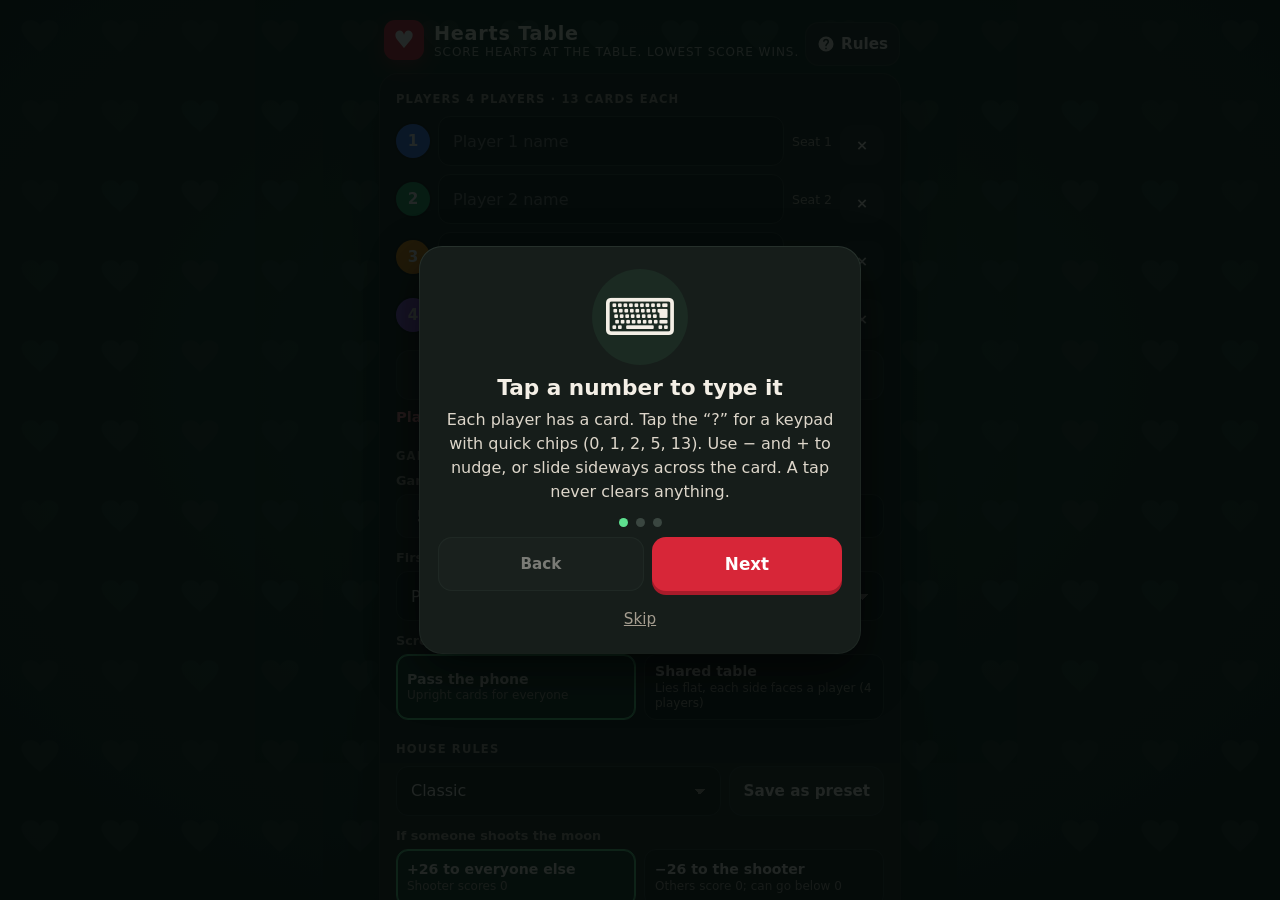
==== index.html @ ed2d2f63 "Hearts Table v5: pass-the-phone scorekeeper, shared-table option, history, tests" ====
<!DOCTYPE html>
<html lang="en">
<head>
<meta charset="utf-8">
<meta name="viewport" content="width=device-width, initial-scale=1, maximum-scale=1, user-scalable=no, viewport-fit=cover">
<meta name="theme-color" content="#08120e">
<meta name="color-scheme" content="dark">
<meta name="apple-mobile-web-app-capable" content="yes">
<meta name="mobile-web-app-capable" content="yes">
<meta name="apple-mobile-web-app-status-bar-style" content="black-translucent">
<meta name="apple-mobile-web-app-title" content="Hearts">
<meta name="format-detection" content="telephone=no">
<meta name="description" content="A Hearts scorekeeper for 3 to 6 players. Scores stay on this device.">
<meta name="referrer" content="no-referrer">
<title>Hearts Table</title>
<link rel="manifest" href="manifest.webmanifest">
<link rel="apple-touch-icon" href="apple-touch-icon.png">
<link rel="icon" href="data:image/svg+xml,%3Csvg xmlns='http://www.w3.org/2000/svg' viewBox='0 0 64 64'%3E%3Crect width='64' height='64' rx='14' fill='%23f7f1e5'/%3E%3Cpath d='M32 52S8 36 8 22a12 12 0 0 1 24-4 12 12 0 0 1 24 4c0 14-24 30-24 30z' fill='%23d72638'/%3E%3C/svg%3E">
<style>
:root {
  --felt: #143d2e; --felt-deep: #0b2218; --cream: #f7f1e5; --paper: #fffdf7;
  --ink: #1c1916; --muted: #6b6258; --line: #e4d9c5;
  --heart: #d72638; --heart-deep: #a81b2a; --gold: #c9a227;
  --good: #1f7a4d; --bad: #c0392b;
  --shadow: 0 10px 28px rgba(0,0,0,.28);
  --side: 28vmin; --vert: 27vh; --gap: 8px;
  --sans: system-ui, -apple-system, "SF Pro Text", "Segoe UI", Roboto, sans-serif;
}
* { box-sizing: border-box; -webkit-tap-highlight-color: transparent; }
html, body {
  margin: 0; padding: 0; height: 100%; overflow: hidden; overscroll-behavior: none;
  background: var(--felt-deep); color: var(--ink); font-family: var(--sans);
  -webkit-user-select: none; user-select: none; -webkit-touch-callout: none;
  touch-action: manipulation; -webkit-text-size-adjust: 100%;
}
@supports (height: 100dvh) { :root { --vert: 27dvh; } }
body {
  background: radial-gradient(1400px 900px at 50% 40%, #1c553f 0%, var(--felt) 48%, var(--felt-deep) 100%);
}
body::before {
  content: ""; position: fixed; inset: 0; pointer-events: none; opacity: .06;
  background-image: url("data:image/svg+xml,%3Csvg xmlns='http://www.w3.org/2000/svg' width='80' height='80' viewBox='0 0 80 80'%3E%3Cpath d='M40 26c-3.2-6.8-12-7.4-16.2-3.2C19.4 27.2 19.6 35 40 52 60.4 35 60.6 27.2 56.2 22.8 52 18.6 43.2 19.2 40 26z' fill='%23fff'/%3E%3C/svg%3E");
}
button, input { font-family: inherit; }
button { cursor: pointer; border: 0; }
button:disabled { cursor: default; opacity: .45; }
input { -webkit-user-select: text; user-select: text; }
h1, h2, p { margin: 0; }
[hidden] { display: none !important; }
svg.ic { width: 1.2em; height: 1.2em; fill: currentColor; flex: 0 0 auto; }

/* ---------- setup ---------- */
.setup {
  position: fixed; inset: 0; overflow-y: auto; touch-action: pan-y; -webkit-overflow-scrolling: touch;
  padding: calc(14px + env(safe-area-inset-top)) 14px calc(24px + env(safe-area-inset-bottom));
}
.setup .wrap { width: min(520px, 100%); margin: 0 auto; }
.brand { display: flex; align-items: center; gap: 10px; color: var(--cream); padding: 6px 4px 14px; }
.brand-mark { width: 40px; height: 40px; border-radius: 11px; background: var(--cream); color: var(--heart); display: grid; place-items: center; font-size: 24px; }
.brand h1 { font-size: 1.2rem; letter-spacing: .04em; }
.brand .sub { font-size: .75rem; letter-spacing: .08em; text-transform: uppercase; color: rgba(247,241,229,.7); }
.sheet-card { background: var(--cream); border-radius: 18px; box-shadow: var(--shadow); padding: 18px 16px 16px; }
.kicker { font-size: .72rem; letter-spacing: .1em; text-transform: uppercase; color: var(--muted); font-weight: 700; margin-bottom: 10px; }
.lede { color: var(--muted); font-size: .95rem; line-height: 1.4; margin: -4px 0 14px; }
label.field { display: block; margin-bottom: 12px; }
label.field span, .field-label { display: block; font-size: .8rem; font-weight: 650; color: var(--muted); margin-bottom: 6px; }
input[type="text"], input[type="number"] {
  width: 100%; min-height: 48px; border: 1.5px solid var(--line); background: var(--paper);
  border-radius: 12px; padding: 0 14px; font-size: 16px; color: var(--ink); outline: none;
}
input:focus { border-color: #2f6b52; box-shadow: 0 0 0 3px rgba(31,122,77,.18); }
.seg { display: grid; grid-template-columns: 1fr 1fr; gap: 8px; margin-bottom: 18px; }
.seg button {
  min-height: 58px; padding: 8px 10px; border-radius: 12px; border: 1.5px solid var(--line);
  background: var(--paper); color: var(--ink); text-align: left; font-size: .88rem; font-weight: 650; line-height: 1.25;
}
.seg button small { display: block; font-weight: 500; color: var(--muted); font-size: .75rem; }
.seg button[aria-pressed="true"] { border-color: #2f6b52; background: #e7f3ec; box-shadow: inset 0 0 0 1px #2f6b52; }
.primary, .ghost, .danger { border-radius: 14px; font-weight: 700; }
.primary { width: 100%; min-height: 54px; background: var(--heart); color: #fff; font-size: 1.05rem; box-shadow: 0 4px 0 var(--heart-deep); }
.primary:active { transform: translateY(2px); box-shadow: 0 2px 0 var(--heart-deep); }
.primary:disabled { box-shadow: none; transform: none; }
.ghost { min-height: 46px; padding: 0 14px; background: #efe7d6; color: var(--ink); font-size: .95rem; }
.danger { min-height: 46px; padding: 0 14px; background: #f8e4e4; color: var(--heart-deep); font-size: .95rem; }
.seatmap { display: grid; place-items: center; margin: 2px 0 14px; color: var(--muted); font-size: .8rem; text-align: center; line-height: 1.4; }
.wake-note { margin-top: 12px; font-size: .82rem; color: var(--muted); line-height: 1.4; }

/* ---------- table ---------- */
.table {
  position: fixed; inset: 0; display: grid;
  grid-template-columns: var(--side) 1fr var(--side);
  grid-template-rows: var(--vert) 1fr var(--vert);
  gap: var(--gap);
  padding: calc(var(--gap) + env(safe-area-inset-top)) calc(var(--gap) + env(safe-area-inset-right)) calc(var(--gap) + env(safe-area-inset-bottom)) calc(var(--gap) + env(safe-area-inset-left));
  touch-action: none;
}
.table * { touch-action: none; }
.q { position: relative; min-width: 0; min-height: 0; }
.q-top { grid-column: 1 / 4; grid-row: 1; }
.q-bottom { grid-column: 1 / 4; grid-row: 3; }
.q-left { grid-column: 1; grid-row: 2; }
.q-right { grid-column: 3; grid-row: 2; }
.hub { grid-column: 2; grid-row: 2; }

.panel {
  position: absolute; left: 50%; top: 50%;
  transform: translate(-50%, -50%) rotate(var(--rot, 0deg));
  background: var(--paper); border-radius: clamp(14px, 3vmin, 26px);
  box-shadow: 0 6px 18px rgba(0,0,0,.28), inset 0 0 0 2px rgba(255,255,255,.35);
  display: flex; justify-content: space-between; align-items: stretch; gap: 10px;
  padding: clamp(8px, 1.8vmin, 16px) clamp(10px, 2.4vmin, 20px);
  touch-action: none; cursor: grab; z-index: 1;
}
.panel.jogging { z-index: 40; box-shadow: 0 0 0 4px rgba(255,255,255,.65), 0 10px 26px rgba(0,0,0,.4); }
.panel.lead { box-shadow: 0 6px 18px rgba(0,0,0,.28), 0 0 0 3px var(--gold); }
.panel .pcol { display: flex; flex-direction: column; justify-content: space-between; min-width: 0; pointer-events: none; }
.panel .pright { align-items: flex-end; pointer-events: none; }
.pname { font-weight: 780; font-size: clamp(.95rem, 2.6vmin, 1.5rem); white-space: nowrap; overflow: hidden; text-overflow: ellipsis; letter-spacing: .01em; }
.ptotal { font-weight: 800; font-size: clamp(2.1rem, 8.4vmin, 4.6rem); line-height: 1; letter-spacing: -.03em; font-variant-numeric: tabular-nums; }
.ptotal small { display: block; font-size: .72rem; letter-spacing: .12em; text-transform: uppercase; font-weight: 700; opacity: .6; margin-bottom: 2px; }
.ppass { font-size: clamp(.68rem, 1.8vmin, .95rem); font-weight: 700; letter-spacing: .05em; text-transform: uppercase; opacity: .65; white-space: nowrap; }
.ptag { font-size: .68rem; letter-spacing: .1em; text-transform: uppercase; font-weight: 800; color: #8a6d12; min-height: 1em; }
.pval {
  min-width: 1.7em; padding: .04em .22em; text-align: center; background: rgba(255,255,255,.92);
  border: 2px solid var(--line); border-radius: 14px; color: var(--ink);
  font-size: clamp(2rem, 7.4vmin, 4rem); font-weight: 800; line-height: 1.12; font-variant-numeric: tabular-nums;
}
.pval.unknown { color: var(--muted); font-weight: 650; }
.panel.jogging .pval { border-color: #2f6b52; background: #e7f3ec; }
.pacts { display: flex; gap: 8px; pointer-events: auto; }
.rest-btn, .moon-btn {
  min-height: clamp(34px, 5.4vmin, 48px); border-radius: 12px; border: 1.5px solid var(--line);
  background: #fff; color: var(--ink); font-weight: 800; font-size: clamp(.68rem, 1.9vmin, .9rem);
  letter-spacing: .05em; text-transform: uppercase; padding: 0 12px; display: inline-flex; align-items: center; justify-content: center;
}
.rest-btn { background: #e7f3ec; color: var(--good); border-color: #bfe0cd; }
.moon-btn { min-width: clamp(34px, 5.4vmin, 48px); padding: 0; background: #1c2438; color: #f3e2a8; border-color: #1c2438; }
.moon-btn svg { width: 1.5em; height: 1.5em; }
.panel.heat-dark { color: #fffdf7; }
.panel.heat-dark .ptag { color: #fff3c0; }
.panel.heat-dark .pval { color: var(--ink); }

/* ---------- aperture dial (per seat, rotates with the panel) ---------- */
.qdial {
  position: absolute; left: 50%; bottom: calc(100% + 10px); transform: translateX(-50%);
  width: clamp(240px, 50vmin, 360px); pointer-events: none; z-index: 5;
}
.jog-card {
  background: #141210; color: #fffdf7; border-radius: 24px; padding: 12px 10px 10px; text-align: center;
  box-shadow: 0 18px 44px rgba(0,0,0,.55), 0 0 0 2px rgba(255,255,255,.12);
}
.jog-name { font-size: .78rem; letter-spacing: .1em; text-transform: uppercase; font-weight: 700; color: rgba(247,241,229,.68); }
.jog-value { font-size: clamp(2.8rem, 8vmin, 4.4rem); font-weight: 780; letter-spacing: -.04em; line-height: 1; margin: 2px 0; font-variant-numeric: tabular-nums; color: #fffdf7; text-shadow: 0 0 24px rgba(255,45,61,.18); }
.jog-caption { min-height: 1.15em; color: #ff9aa3; font-weight: 800; letter-spacing: .08em; text-transform: uppercase; font-size: .72rem; }
.jog-dial { position: relative; height: clamp(58px, 9vmin, 84px); margin: 4px 0 0; overflow: hidden; }
.jog-arc { position: absolute; left: 50%; top: 14px; width: 0; height: 0; }
.jog-tick { position: absolute; left: 0; top: 0; width: 40px; margin-left: -20px; display: flex; flex-direction: column; align-items: center; color: rgba(255,253,247,.9); font-weight: 700; font-variant-numeric: tabular-nums; will-change: transform, opacity; }
.jog-tick-mark { width: 2px; height: 12px; border-radius: 2px; background: rgba(255,253,247,.42); margin-bottom: 5px; }
.jog-tick.current .jog-tick-mark { width: 3px; height: 18px; background: currentColor; }
.jog-tick-num { font-size: .95rem; line-height: 1; }
.jog-tick.current .jog-tick-num { font-size: 1.12rem; font-weight: 800; }
.jog-notch { position: absolute; left: 50%; top: 0; z-index: 2; width: 0; height: 0; border-left: 6px solid transparent; border-right: 6px solid transparent; border-top: 8px solid #fffdf7; transform: translateX(-50%); }
.jog-fade { position: absolute; inset: 0; z-index: 3; background: linear-gradient(90deg, #141210 0%, rgba(20,18,16,0) 22%, rgba(20,18,16,0) 78%, #141210 100%); }
.jog-range { display: flex; justify-content: space-between; padding: 0 16px; font-size: .75rem; font-weight: 700; color: rgba(247,241,229,.55); }
.jog-moon { margin: 8px 12px 2px; display: none; align-items: center; gap: 8px; color: #f3e2a8; font-size: .72rem; font-weight: 800; letter-spacing: .08em; text-transform: uppercase; }
.jog-moon.on { display: flex; }
.jog-moon .bar { flex: 1; height: 8px; border-radius: 8px; background: rgba(255,255,255,.16); overflow: hidden; }
.jog-moon .bar i { display: block; height: 100%; width: 0%; background: linear-gradient(90deg, #f3e2a8, #ff4d5e); }
.jog-moon svg { width: 1.5em; height: 1.5em; }

/* ---------- hub ---------- */
.hub {
  position: relative; display: flex; flex-direction: column; align-items: center; justify-content: center; gap: clamp(6px, 1.4vmin, 14px);
  color: var(--cream); text-align: center; z-index: 2; min-width: 0;
}
.hub-round { font-size: clamp(1.3rem, 4.2vmin, 2.4rem); font-weight: 800; letter-spacing: .01em; }
.hub-meta { font-size: clamp(.72rem, 1.9vmin, 1rem); opacity: .8; font-weight: 650; }
.pass-glyph { width: clamp(46px, 11vmin, 96px); height: clamp(46px, 11vmin, 96px); color: #f3e2a8; }
.pass-glyph svg { width: 100%; height: 100%; fill: none; stroke: currentColor; stroke-width: 4; stroke-linecap: round; stroke-linejoin: round; }
.pass-glyph polygon { fill: currentColor; stroke: none; }
.pass-label { font-weight: 800; letter-spacing: .08em; text-transform: uppercase; font-size: clamp(.78rem, 2.2vmin, 1.1rem); color: #f3e2a8; }
.hub .primary { width: min(100%, 260px); min-height: clamp(48px, 8vmin, 72px); font-size: clamp(1rem, 2.8vmin, 1.5rem); display: inline-flex; align-items: center; justify-content: center; gap: 8px; }
.hub-row { display: flex; gap: clamp(6px, 1.2vmin, 12px); justify-content: center; flex-wrap: wrap; }
.hub-btn {
  min-width: clamp(44px, 7.4vmin, 68px); min-height: clamp(44px, 7.4vmin, 68px); border-radius: 16px; background: rgba(255,255,255,.12);
  color: var(--cream); display: inline-flex; flex-direction: column; align-items: center; justify-content: center; gap: 2px; font-size: clamp(.6rem, 1.5vmin, .78rem); font-weight: 700; padding: 0 8px;
}
.hub-btn svg { width: clamp(20px, 3.4vmin, 30px); height: clamp(20px, 3.4vmin, 30px); }
.hub-btn:active { transform: scale(.96); background: rgba(255,255,255,.2); }
.hub-status { font-size: clamp(.68rem, 1.7vmin, .9rem); font-weight: 700; opacity: .9; font-variant-numeric: tabular-nums; }
.hub-status.ok { color: #9fe8bd; }
.hub-status.bad { color: #ffb0a8; }
.hub-hint { font-size: clamp(.62rem, 1.5vmin, .8rem); opacity: .6; line-height: 1.3; max-width: 22em; }
.wake { display: inline-flex; align-items: center; gap: 6px; font-size: clamp(.62rem, 1.5vmin, .8rem); font-weight: 700; background: rgba(255,255,255,.1); color: var(--cream); border-radius: 99px; padding: 5px 10px; min-height: 28px; }
.wake i { width: 8px; height: 8px; border-radius: 50%; background: #6b6258; display: inline-block; }
.wake.on i { background: #5ee08f; box-shadow: 0 0 8px #5ee08f; }
.wake.warn { background: rgba(255,200,120,.2); color: #ffd9a0; }
.wake.warn i { background: #ffb347; }
.winner { background: linear-gradient(180deg, #f8e7a6, #f1d57a); color: #3a2d08; border-radius: 18px; padding: 12px 14px; box-shadow: var(--shadow); width: min(100%, 280px); }
.winner h2 { font-size: clamp(1.1rem, 3.4vmin, 1.9rem); }
.winner p { margin-top: 2px; font-size: clamp(.8rem, 2vmin, 1rem); }
.edit-banner { background: rgba(255,255,255,.14); border-radius: 14px; padding: 8px 12px; font-weight: 700; font-size: clamp(.78rem, 2vmin, 1rem); width: min(100%, 280px); }

/* ---------- toast / modal / sheet ---------- */
.toast { position: fixed; left: 50%; top: 50%; transform: translate(-50%, -50%); z-index: 150; background: #1c1916; color: #fff; padding: 14px 18px; border-radius: 14px; font-size: 1rem; max-width: min(420px, calc(100% - 28px)); text-align: center; box-shadow: var(--shadow); display: none; pointer-events: none; }
.toast.show { display: block; }
.modal-back { position: fixed; inset: 0; z-index: 120; background: rgba(0,0,0,.5); display: none; align-items: center; justify-content: center; padding: 16px; touch-action: pan-y; }
.modal-back.show { display: flex; }
.modal { width: min(460px, 100%); max-height: 92%; overflow-y: auto; background: var(--cream); border-radius: 20px; padding: 18px 16px 16px; box-shadow: var(--shadow); }
.modal h2 { font-size: 1.15rem; margin-bottom: 8px; }
.modal p { color: var(--muted); font-size: .95rem; line-height: 1.4; margin-bottom: 14px; }
.row-actions { display: flex; gap: 8px; margin-top: 10px; }
.row-actions > * { flex: 1; }
.sheet { position: fixed; inset: 0; z-index: 110; background: rgba(8,20,14,.82); display: none; padding: calc(14px + env(safe-area-inset-top)) 14px calc(14px + env(safe-area-inset-bottom)); overflow-y: auto; touch-action: pan-y; -webkit-overflow-scrolling: touch; }
.sheet.show { display: block; }
.sheet .wrap { width: min(540px, 100%); margin: 0 auto; }
.sheet-head { display: flex; align-items: center; justify-content: space-between; color: var(--cream); margin-bottom: 10px; }
.sheet-head h2 { font-size: 1.2rem; }
.sheet-head .ghost { min-height: 44px; }
.hist-item { background: var(--cream); border-radius: 16px; padding: 12px 14px; margin-bottom: 10px; }
.hist-item .top { display: flex; justify-content: space-between; align-items: baseline; margin-bottom: 6px; }
.hist-item .rlabel { font-weight: 800; }
.hist-item .rpass { color: var(--muted); font-size: .82rem; }
.hist-grid { display: grid; grid-template-columns: 1fr 1fr; gap: 2px 12px; font-size: .92rem; }
.hist-grid span { color: var(--muted); }
.hist-grid strong { font-weight: 800; }
.moon-note { margin-top: 6px; font-size: .82rem; color: #3a3a6a; font-weight: 700; }
.menu-list { display: grid; gap: 10px; }
.menu-list .ghost, .menu-list .danger { width: 100%; text-align: left; padding: 0 16px; min-height: 54px; }
.empty { color: var(--cream); opacity: .8; }

/* ---------- moon stage ---------- */
#moon-stage { position: fixed; inset: 0; z-index: 200; overflow: hidden; background: #05070f; cursor: pointer; touch-action: none; }
.moon-sky {
  position: absolute; inset: 0;
  background:
    radial-gradient(2px 2px at 12% 18%, #fff 50%, transparent 52%), radial-gradient(1.5px 1.5px at 28% 62%, #fff 50%, transparent 52%),
    radial-gradient(2px 2px at 44% 10%, #fff 50%, transparent 52%), radial-gradient(1.5px 1.5px at 63% 30%, #fff 50%, transparent 52%),
    radial-gradient(2.5px 2.5px at 78% 14%, #fff 50%, transparent 52%), radial-gradient(1.5px 1.5px at 88% 52%, #fff 50%, transparent 52%),
    radial-gradient(2px 2px at 8% 84%, #fff 50%, transparent 52%), radial-gradient(1.5px 1.5px at 52% 88%, #fff 50%, transparent 52%),
    radial-gradient(2px 2px at 92% 90%, #fff 50%, transparent 52%), radial-gradient(1.5px 1.5px at 35% 40%, #fff 50%, transparent 52%),
    radial-gradient(900px 700px at 50% 38%, #1b2b5c 0%, #0b1330 55%, #05070f 100%);
}
.moon-svg { position: absolute; inset: 0; width: 100%; height: 100%; overflow: visible; }
.moon-cap { position: absolute; left: 50%; top: calc(100% - 7vmin); width: 0; height: 0; color: #fffdf7; z-index: 3; pointer-events: none; }
.moon-cap[data-rot="180"] { top: 7vmin; }
.moon-cap[data-rot="90"] { left: 5.5vmin; top: 50%; }
.moon-cap[data-rot="270"] { left: calc(100% - 5.5vmin); top: 50%; }
.moon-cap .capin { position: absolute; width: min(90vw, 78vh); left: calc(min(90vw, 78vh) / -2); top: -1.6em; text-align: center; transform: rotate(var(--rot, 0deg)); }
.moon-cap b { display: block; font-size: clamp(1.3rem, 5.4vmin, 3rem); font-weight: 900; text-shadow: 0 2px 10px rgba(0,0,0,.7); letter-spacing: .01em; }
.moon-cap span { display: block; font-size: clamp(.8rem, 2.4vmin, 1.3rem); font-weight: 700; opacity: .85; text-shadow: 0 2px 8px rgba(0,0,0,.7); }
.moon-hint { position: absolute; left: 0; right: 0; top: calc(env(safe-area-inset-top) + 6px); text-align: center; color: rgba(255,255,255,.5); font-size: .78rem; letter-spacing: .1em; text-transform: uppercase; pointer-events: none; }

</style>
<style>
/* ---------- v4: dark look + new screens ---------- */
:root { --night: #0a1210; --card: #161d1a; --card2: #1e2723; --edge: #2c3832; --text: #f4efe6; --dim: #a59d90; }
body { background: radial-gradient(1300px 900px at 50% 42%, #173a2c 0%, #0e2219 45%, #070d0a 100%); color: var(--text); }
.sheet-card, .modal { background: var(--card); color: var(--text); box-shadow: 0 18px 48px rgba(0,0,0,.55), 0 0 0 1px var(--edge); }
.kicker, .lede, .seatmap, .wake-note, label.field span, .field-label, .modal p { color: var(--dim); }
input[type="text"], input[type="number"], select {
  width: 100%; min-height: 50px; border: 1.5px solid var(--edge); background: #0f1513; color: var(--text);
  border-radius: 12px; padding: 0 14px; font-size: 16px; outline: none; font-family: inherit;
}
select { appearance: none; -webkit-appearance: none; background-image: linear-gradient(45deg, transparent 50%, var(--dim) 50%), linear-gradient(135deg, var(--dim) 50%, transparent 50%); background-position: calc(100% - 20px) 22px, calc(100% - 14px) 22px; background-size: 6px 6px; background-repeat: no-repeat; padding-right: 34px; text-overflow: ellipsis; }
input:focus, select:focus { border-color: #5ee08f; box-shadow: 0 0 0 3px rgba(94,224,143,.18); }
.seg button { background: #0f1513; color: var(--text); border-color: var(--edge); }
.seg button small { color: var(--dim); }
.seg button[aria-pressed="true"] { border-color: #5ee08f; background: #143425; box-shadow: inset 0 0 0 1px #5ee08f; }
.ghost { background: var(--card2); color: var(--text); box-shadow: inset 0 0 0 1px var(--edge); }
.danger { background: #3a171c; color: #ffadb5; box-shadow: inset 0 0 0 1px #5a2129; }
.ghost.wide { width: 100%; min-height: 50px; margin-top: 10px; display: inline-flex; align-items: center; justify-content: center; gap: 8px; }
.ghost.small, .primary.small { min-height: 40px; font-size: .9rem; padding: 0 12px; width: auto; box-shadow: none; }
.link { background: none; color: var(--dim); text-decoration: underline; min-height: 44px; font-size: .95rem; width: 100%; margin-top: 6px; }
.count { background: #d72638; color: #fff; border-radius: 99px; padding: 1px 8px; font-size: .78rem; font-weight: 800; }
.count:empty { display: none; }
.two { display: grid; grid-template-columns: 1fr 1fr; gap: 10px; }
.brand-mark { background: #d72638; color: #fff; box-shadow: 0 6px 18px rgba(215,38,56,.4); }
.roster-wrap { margin-bottom: 12px; }
.roster { display: flex; flex-wrap: wrap; gap: 8px; }
.chip-btn { min-height: 40px; padding: 0 14px; border-radius: 99px; background: var(--card2); color: var(--text); font-weight: 700; font-size: .92rem; box-shadow: inset 0 0 0 1px var(--edge); }
.chip-btn.used { background: #143425; box-shadow: inset 0 0 0 1.5px #5ee08f; color: #b9f5cf; }
:focus-visible { outline: 3px solid #f3e2a8; outline-offset: 2px; }

/* panels: chips, delta, pop */
.pchips { display: flex; gap: 6px; justify-content: flex-end; min-height: 1.4em; }
.chip { font-size: clamp(.6rem, 1.6vmin, .8rem); font-weight: 800; letter-spacing: .06em; text-transform: uppercase; border-radius: 99px; padding: 2px 8px; line-height: 1.4; }
.chip.rank { background: rgba(0,0,0,.08); color: inherit; }
.chip.rank:empty { display: none; }
.chip.dealer { background: #1c2438; color: #f3e2a8; }
.panel.heat-dark .chip.rank { background: rgba(255,255,255,.2); }
.ptotal-wrap { display: flex; align-items: baseline; gap: 8px; min-width: 0; }
.pdelta { font-size: clamp(.62rem, 1.7vmin, .9rem); font-weight: 700; opacity: .6; white-space: nowrap; }
.ptotal.bump { color: #d72638; }
.panel.heat-dark .ptotal.bump { color: #fff3c0; }
.pval.pop { animation: pop .22s ease-out; }
@keyframes pop { 0% { transform: scale(1.18); } 100% { transform: scale(1); } }
.panel { transition: background-color .5s ease, box-shadow .3s ease; }
.panel:focus-visible { outline: 4px solid #f3e2a8; outline-offset: 3px; }

/* hub additions */
.hand-meter { width: min(100%, 220px); height: 8px; border-radius: 8px; background: rgba(255,255,255,.12); overflow: hidden; }
.hand-meter i { display: block; height: 100%; width: 0; background: linear-gradient(90deg, #fffdf7, #ff4d5e); border-radius: 8px; transition: width .25s ease; }
.hand-meter.ok i { background: linear-gradient(90deg, #5ee08f, #9fe8bd); }
.hub-btn:disabled { opacity: .35; }
.winner .row-actions { margin-top: 8px; }
.winner .ghost.small { background: rgba(0,0,0,.12); color: #3a2d08; box-shadow: none; }
.edit-banner .ghost.small { margin-left: 8px; min-height: 34px; }

/* sheets */
.sheet { background: rgba(4,9,7,.9); backdrop-filter: blur(6px); -webkit-backdrop-filter: blur(6px); }
.sheet.show { animation: fadeUp .22s ease-out; }
@keyframes fadeUp { from { opacity: 0; transform: translateY(14px); } to { opacity: 1; transform: none; } }
.hist-item { background: var(--card); color: var(--text); box-shadow: 0 0 0 1px var(--edge); }
.hist-item .rpass, .hist-grid span { color: var(--dim); }
.hist-grid small { color: var(--dim); font-size: .78rem; }
.hist-grid .shooter strong { color: #f3e2a8; }
.moon-note { color: #f3e2a8; }
.menu-list .ghost, .menu-list .danger { display: flex; align-items: center; gap: 10px; }
.toggles { display: grid; grid-template-columns: repeat(3, 1fr); gap: 8px; }
.toggle { min-height: 64px; border-radius: 14px; background: var(--card2); color: var(--text); box-shadow: inset 0 0 0 1px var(--edge); display: flex; flex-direction: column; align-items: center; justify-content: center; gap: 8px; font-weight: 700; font-size: .85rem; }
.toggle i { width: 38px; height: 22px; border-radius: 22px; background: #3b4641; position: relative; transition: background .2s; }
.toggle i::after { content: ""; position: absolute; left: 3px; top: 3px; width: 16px; height: 16px; border-radius: 50%; background: #fff; transition: transform .2s; }
.toggle[aria-pressed="true"] i { background: #2fa866; }
.toggle[aria-pressed="true"] i::after { transform: translateX(16px); }
.modal-back.show .modal { animation: fadeUp .2s ease-out; }
.resume-list { list-style: none; padding: 0; margin: 0 0 8px; display: grid; grid-template-columns: 1fr 1fr; gap: 6px 14px; }
.resume-list li { display: flex; justify-content: space-between; background: var(--card2); border-radius: 10px; padding: 8px 12px; }
.toast { background: #f4efe6; color: #1c1916; font-weight: 700; }

/* history screen */
.history { position: fixed; inset: 0; z-index: 115; background: var(--night); color: var(--text); overflow-y: auto; touch-action: pan-y; -webkit-overflow-scrolling: touch;
  padding: calc(12px + env(safe-area-inset-top)) 14px calc(24px + env(safe-area-inset-bottom)); -webkit-user-select: text; user-select: text; }
.history .wrap { width: min(760px, 100%); margin: 0 auto; }
.hist-head { display: grid; grid-template-columns: auto 1fr auto; align-items: center; gap: 10px; margin-bottom: 12px; }
.hist-head h2 { font-size: 1.35rem; text-align: center; }
.hist-mode { font-size: .72rem; color: var(--dim); letter-spacing: .06em; text-transform: uppercase; }
.tabs { display: grid; grid-template-columns: 1fr 1fr; background: var(--card); border-radius: 14px; padding: 4px; margin-bottom: 14px; box-shadow: 0 0 0 1px var(--edge); }
.tabs button { min-height: 44px; border-radius: 11px; background: none; color: var(--dim); font-weight: 800; font-size: .95rem; }
.tabs button[aria-selected="true"] { background: var(--card2); color: var(--text); box-shadow: inset 0 0 0 1px var(--edge); }
.game-list { display: grid; gap: 10px; }
.game-row { text-align: left; width: 100%; background: var(--card); color: var(--text); border-radius: 16px; padding: 14px; box-shadow: 0 0 0 1px var(--edge); display: grid; gap: 8px; }
.game-row:active { transform: scale(.99); }
.gr-top { display: flex; justify-content: space-between; gap: 10px; font-size: .82rem; color: var(--dim); }
.gr-win { display: flex; align-items: center; gap: 8px; font-weight: 850; font-size: 1.1rem; color: #f3e2a8; }
.gr-players { display: flex; flex-wrap: wrap; gap: 6px; }
.gr-players span { background: var(--card2); border-radius: 99px; padding: 4px 10px; font-size: .88rem; }
.gr-players span.w { background: #3b3214; color: #f3e2a8; }
.empty-card { background: var(--card); border-radius: 18px; padding: 28px 18px; text-align: center; box-shadow: 0 0 0 1px var(--edge); }
.empty-card svg { width: 44px; height: 44px; color: #f3e2a8; }
.empty-card p { margin-top: 8px; }
.muted { color: var(--dim); }
.small { font-size: .82rem; line-height: 1.4; margin-top: 8px; }
.backup { margin-top: 18px; }
.detail-head { background: var(--card); border-radius: 16px; padding: 14px; box-shadow: 0 0 0 1px var(--edge); margin-bottom: 12px; }
.dh-win { display: flex; align-items: center; gap: 8px; font-size: 1.3rem; font-weight: 850; color: #f3e2a8; }
.dh-meta, .dh-moons { margin-top: 6px; color: var(--dim); font-size: .88rem; line-height: 1.4; }
.dh-moons { color: #cfd7ff; }
.scoresheet { overflow-x: auto; background: var(--card); border-radius: 16px; box-shadow: 0 0 0 1px var(--edge); margin-bottom: 12px; }
.scoresheet table { width: 100%; border-collapse: collapse; font-variant-numeric: tabular-nums; }
.scoresheet th, .scoresheet td { padding: 8px 6px; text-align: center; border-bottom: 1px solid var(--edge); }
.scoresheet th { font-size: .8rem; color: var(--dim); font-weight: 800; position: sticky; top: 0; background: var(--card); white-space: nowrap; max-width: 6em; overflow: hidden; text-overflow: ellipsis; }
.scoresheet td b { display: block; font-size: 1.02rem; }
.scoresheet td small { display: block; font-size: .72rem; color: var(--dim); }
.scoresheet td.h, .scoresheet td.ps { color: var(--dim); font-weight: 700; width: 2.4em; }
.scoresheet tr.moon { background: rgba(124,140,255,.08); }
.scoresheet td.shooter b { color: #cfd7ff; }
.scoresheet tfoot td { font-weight: 900; font-size: 1.1rem; border-bottom: 0; }
.scoresheet tfoot td.win { color: #f3e2a8; background: rgba(243,226,168,.1); }
.stat-summary { display: grid; grid-template-columns: repeat(4, 1fr); gap: 8px; margin-bottom: 12px; }
.stat-summary div, .sc-grid div { background: var(--card); border-radius: 14px; padding: 10px 6px; text-align: center; box-shadow: 0 0 0 1px var(--edge); }
.stat-summary b, .sc-grid b { display: block; font-size: 1.3rem; font-weight: 850; font-variant-numeric: tabular-nums; }
.stat-summary span, .sc-grid span { font-size: .72rem; color: var(--dim); text-transform: uppercase; letter-spacing: .06em; font-weight: 700; }
.stat-list { display: grid; gap: 10px; grid-template-columns: repeat(auto-fill, minmax(300px, 1fr)); }
.stat-card { background: var(--card); border-radius: 16px; padding: 14px; box-shadow: 0 0 0 1px var(--edge); }
.stat-card.top { box-shadow: 0 0 0 2px #c9a227; }
.sc-head { display: flex; justify-content: space-between; align-items: baseline; }
.sc-name { font-weight: 850; font-size: 1.15rem; }
.sc-pct { color: #f3e2a8; font-weight: 800; }
.sc-bar { height: 6px; border-radius: 6px; background: var(--card2); margin: 8px 0 10px; overflow: hidden; }
.sc-bar i { display: block; height: 100%; background: linear-gradient(90deg, #f3e2a8, #c9a227); }
.sc-grid { display: grid; grid-template-columns: repeat(3, 1fr); gap: 6px; }
.sc-grid div { background: var(--card2); box-shadow: none; }
.sc-grid b { font-size: 1.1rem; }

/* winner screen */
.winner-screen { position: fixed; inset: 0; z-index: 130; display: grid; place-items: center; padding: 18px; background: radial-gradient(900px 700px at 50% 40%, rgba(60,40,6,.92), rgba(4,8,6,.96)); animation: fadeUp .35s ease-out; overflow-y: auto; }
#confetti { position: fixed; inset: 0; width: 100%; height: 100%; pointer-events: none; }
.ws-card { position: relative; width: min(460px, 100%); background: var(--card); border-radius: 26px; padding: 24px 18px 14px; text-align: center; box-shadow: 0 24px 60px rgba(0,0,0,.6), 0 0 0 2px #c9a227; }
.ws-trophy svg { width: 64px; height: 64px; color: #f3e2a8; filter: drop-shadow(0 6px 18px rgba(243,226,168,.5)); }
.ws-card h2 { font-size: clamp(1.8rem, 7vmin, 2.6rem); margin: 4px 0 6px; color: #f3e2a8; }
.ws-card p { color: var(--dim); line-height: 1.4; margin-bottom: 14px; }
.ws-standings { list-style: none; padding: 0; margin: 0 0 16px; display: grid; gap: 6px; }
.ws-standings li { display: grid; grid-template-columns: 3em 1fr auto; align-items: center; background: var(--card2); border-radius: 12px; padding: 10px 14px; font-size: 1.05rem; text-align: left; }
.ws-standings li.win { background: #3b3214; color: #f3e2a8; font-weight: 800; }
.ws-standings .pos { color: var(--dim); font-weight: 800; font-size: .85rem; }
.ws-standings b { font-size: 1.25rem; font-variant-numeric: tabular-nums; }
.ws-standings em { font-style: normal; color: #cfd7ff; }
.ws-card .row-actions { margin-top: 10px; }

/* calm moon (reduced motion) */
.calm-moon { position: absolute; left: 50%; top: 50%; transform: translate(-50%, -50%) rotate(var(--rot)); text-align: center; color: #fffdf7; width: min(80vw, 70vh); }
.calm-moon svg { width: 120px; height: 120px; color: #f3e2a8; }
.calm-moon b { display: block; font-size: 2rem; margin-top: 10px; }
.calm-moon span, .calm-moon small { display: block; margin-top: 6px; opacity: .8; }

/* phones: tighten the hub */
@media (max-width: 500px) {
  .hub { gap: 5px; }
  .hub-btn { min-width: 44px; padding: 0 4px; }
  #dealer-label { font-size: .7rem; }
  .pass-glyph { width: 40px; height: 40px; }
  .hub-row { gap: 4px; }
  .stat-summary { grid-template-columns: repeat(2, 1fr); }
  .scoresheet th, .scoresheet td { padding: 7px 3px; }
}
@media (prefers-reduced-motion: reduce) {
  *, *::before, *::after { animation-duration: .01ms !important; animation-iteration-count: 1 !important; transition-duration: .01ms !important; }
}

</style>
<style>
/* ---------- v5: pass-the-phone layout, cards, keypad, scorecard, help ---------- */
:root { --gold2: #e9c45a; --ok: #5ee08f; --badc: #ff8a95; --safe-t: env(safe-area-inset-top); --safe-b: env(safe-area-inset-bottom); }
.sr { position: absolute; width: 1px; height: 1px; overflow: hidden; clip: rect(0 0 0 0); }
.avatar { --pc: #3d7bfd; display: inline-grid; place-items: center; flex: none; width: 30px; height: 30px; border-radius: 50%; background: var(--pc); color: #fff; font-weight: 800; font-size: .95rem; box-shadow: 0 0 0 2px rgba(0,0,0,.25); }
.avatar.big { width: 56px; height: 56px; font-size: 1.6rem; }
.muted { color: var(--dim); }
.tag { display: inline-block; margin: 6px 6px 0 0; padding: 3px 10px; border-radius: 99px; font-size: .8rem; font-weight: 800; background: #24302b; color: var(--text); }
.tag.moon { background: #2b2350; color: #e5dcff; }
.tag.q { background: #1b2230; color: #dfe7ff; }
.tag.j { background: #3a2a12; color: #ffd9a0; }
.qb, .jb, .mt { font-style: normal; font-size: .72em; font-weight: 800; margin-left: 4px; padding: 0 5px; border-radius: 6px; background: #1b2230; color: #dfe7ff; vertical-align: middle; }
.jb { background: #3a2a12; color: #ffd9a0; }
.mt { background: #2b2350; color: #e5dcff; }

/* setup additions */
.brand { position: relative; }
.brand-help { position: absolute; right: 0; top: 50%; transform: translateY(-50%); width: auto; min-height: 44px; padding: 0 12px; display: inline-flex; gap: 6px; align-items: center; }
.brand-help svg { width: 18px; height: 18px; fill: currentColor; }
.kicker.sp { margin-top: 22px; }
.setup-players { display: grid; gap: 8px; margin-top: 8px; }
.sp-row { display: grid; grid-template-columns: 34px 1fr auto 44px; gap: 8px; align-items: center; }
.sp-row .avatar { width: 34px; height: 34px; }
.sp-row.bad input { border-color: var(--badc); box-shadow: 0 0 0 3px rgba(255,138,149,.2); }
.sp-seat { font-size: .78rem; color: var(--dim); white-space: nowrap; }
.sp-del { min-height: 44px; min-width: 44px; font-size: 1.3rem; padding: 0; }
.field-error { color: var(--badc); font-weight: 700; min-height: 1.3em; margin: 8px 0 0; font-size: .92rem; }
.chips { display: flex; flex-wrap: wrap; gap: 8px; margin: 6px 0 12px; align-items: center; }
.chips > button { min-height: 44px; min-width: 64px; padding: 0 14px; border-radius: 12px; background: var(--card2); color: var(--text); font-weight: 800; font-size: 1rem; box-shadow: inset 0 0 0 1px var(--edge); }
.chips > button[aria-pressed="true"] { background: #143425; box-shadow: inset 0 0 0 2px var(--ok); }
.custom-target { flex: 1; min-width: 110px; }
.custom-target input { min-height: 44px; }
.preset-row { display: grid; grid-template-columns: 1fr auto; gap: 8px; margin: 6px 0 12px; }
.preset-row .ghost { min-height: 50px; padding: 0 14px; width: auto; }
.rule-toggles { display: grid; gap: 8px; margin: 10px 0 12px; }
.toggle.wide { width: 100%; text-align: left; }
.toggle small { display: block; color: var(--dim); font-weight: 500; font-size: .8rem; margin-top: 2px; }
.seg button:disabled { opacity: .45; }
#start-btn:disabled { background: #3a423e; color: #d5d0c7; box-shadow: none; font-size: .98rem; }
label.field { margin-bottom: 12px; }

/* game frame */
.game { position: fixed; inset: 0; display: flex; flex-direction: column; gap: 8px; color: var(--text);
  padding: calc(8px + var(--safe-t)) 10px calc(6px + var(--safe-b)); max-width: 1500px; margin: 0 auto; }
.g-head { flex: none; display: grid; gap: 2px; text-align: center; }
.g-title { display: flex; flex-wrap: wrap; justify-content: center; gap: 4px 12px; align-items: baseline; font-size: clamp(1rem, 2.3vh, 1.3rem); }
.g-title b { font-size: 1.15em; flex-basis: 100%; }
.g-title span { color: #e8e1d4; font-weight: 600; font-size: .92em; }
.g-title span + span::before { content: "·"; margin-right: 12px; color: var(--dim); }
@media (min-width: 700px) { .g-title b { flex-basis: auto; } }
.g-meta { display: flex; flex-wrap: wrap; justify-content: center; align-items: center; gap: 2px 12px; font-size: .8rem; color: var(--dim); }
.g-meta .wake { position: static; transform: none; min-height: 0; padding: 2px 10px; font-size: .75rem; pointer-events: none; }
.g-clock { font-variant-numeric: tabular-nums; }
.edit-banner { position: static; transform: none; display: flex; align-items: center; justify-content: center; gap: 10px; background: #3a2f10; color: #ffe7a3; border-radius: 12px; padding: 4px 10px; font-weight: 700; font-size: .88rem; margin-top: 4px; }
.edit-banner[hidden] { display: none; }

.cards { flex: 1 1 auto; min-height: 0; display: grid; gap: 8px; grid-template-columns: repeat(2, minmax(0, 1fr)); grid-auto-rows: minmax(0, 1fr); }
.game.n3 .cards { grid-template-columns: 1fr; }
@media (min-aspect-ratio: 1/1) {
  .cards { grid-auto-rows: minmax(0, 430px); align-content: center; }
  .c-total b { font-size: clamp(28px, 9vh, 96px); }
  .game.n3 .cards { grid-template-columns: repeat(3, minmax(0, 1fr)); }
  .game.n4 .cards { grid-template-columns: repeat(4, minmax(0, 1fr)); }
  .game.n5 .cards, .game.n6 .cards { grid-template-columns: repeat(3, minmax(0, 1fr)); }
}

/* player card */
.card { --pc: #3d7bfd; position: relative; min-width: 0; min-height: 0; overflow: hidden; display: grid; grid-template-columns: minmax(0, 1fr) auto;
  grid-template-rows: auto auto minmax(0, 1fr) auto; grid-template-areas: "top top" "pass pass" "tot acts" "entry entry";
  gap: 4px 8px; padding: 10px; border-radius: 18px; background: var(--card); box-shadow: inset 4px 0 0 var(--pc), 0 0 0 1px var(--edge), 0 8px 20px rgba(0,0,0,.3);
  touch-action: none; outline: none; transition: box-shadow .2s, background .2s; }
.card:focus-visible { box-shadow: inset 4px 0 0 var(--pc), 0 0 0 3px #f3e2a8; }
.card.lead { box-shadow: inset 4px 0 0 var(--pc), 0 0 0 3px var(--gold2), 0 0 22px rgba(233,196,90,.25); }
.card.last { background: #2a1619; box-shadow: inset 4px 0 0 var(--pc), 0 0 0 2px #7d2b35; }
.card.nope { animation: nope .3s; }
@keyframes nope { 25% { translate: -5px 0; } 75% { translate: 5px 0; } }
.c-mid { display: contents; }
.c-top { grid-area: top; display: flex; align-items: center; gap: 8px; min-width: 0; }
.c-name { font-weight: 800; font-size: clamp(1rem, 2.2vh, 1.25rem); white-space: nowrap; overflow: hidden; text-overflow: ellipsis; min-width: 0; flex: 1; }
.card .chip { font-size: .7rem; }
.card .chip.rank { background: #26302b; color: #f4efe6; }
.card.lead .chip.rank { background: var(--gold2); color: #231a03; }
.card.last .chip.rank { background: #7d2b35; color: #fff; }
.c-pass { grid-area: pass; font-size: .8rem; color: var(--dim); white-space: nowrap; overflow: hidden; text-overflow: ellipsis; }
.c-total { grid-area: tot; align-self: center; display: flex; flex-wrap: wrap; align-items: baseline; gap: 0 8px; min-width: 0; }
.c-total b { font-size: clamp(28px, 6vh, 64px); line-height: 1; font-weight: 900; font-variant-numeric: tabular-nums; }
.c-total b.bump { color: #ffd36e; transition: color .6s; }
.c-tl { flex-basis: 100%; order: -1; font-size: .68rem; letter-spacing: .08em; text-transform: uppercase; color: var(--dim); font-weight: 800; margin-bottom: -2px; }
.c-after { font-size: .85rem; color: var(--dim); font-weight: 700; white-space: nowrap; }
.c-acts { grid-area: acts; align-self: center; display: flex; flex-wrap: wrap; justify-content: flex-end; gap: 4px; max-width: 150px; }
.c-acts button { min-height: 44px; min-width: 48px; padding: 0 10px; border-radius: 12px; font-weight: 800; font-size: .92rem; background: var(--card2); color: var(--text); box-shadow: inset 0 0 0 1px var(--edge); }
.c-acts button[hidden] { display: none; }
.c-ok { background: #1a4d33 !important; color: #c9ffdc !important; box-shadow: inset 0 0 0 2px var(--ok) !important; }
.c-q[aria-pressed="true"], .c-j[aria-pressed="true"] { background: #dfe7ff !important; color: #111a33 !important; }
.c-j[aria-pressed="true"] { background: #ffd9a0 !important; color: #3a2405 !important; }
.c-entry { grid-area: entry; display: grid; grid-template-columns: 48px minmax(0, 1fr) 48px; gap: 6px; height: clamp(48px, 7.4vh, 70px); }
.step { border-radius: 14px; background: var(--card2); color: var(--text); font-size: 1.6rem; font-weight: 800; box-shadow: inset 0 0 0 1px var(--edge); min-height: 44px; }
.step:disabled { opacity: .35; }
.c-val { border-radius: 14px; background: #f4efe6; color: #1c1916; font-size: clamp(1.6rem, 4.4vh, 2.6rem); font-weight: 900; font-variant-numeric: tabular-nums; min-height: 44px; }
.c-val.unknown { background: transparent; color: var(--dim); box-shadow: inset 0 0 0 2px #4a5751; border: 0; }
.c-val.sug { background: #2c2608; color: #ffe58a; box-shadow: inset 0 0 0 2px var(--gold2); }
.c-val.sug::after { content: " ?"; font-size: .6em; opacity: .8; }
.c-val.pop { animation: pop .25s; }
@keyframes pop { 50% { transform: scale(1.12); } }
.card.locked .c-entry { opacity: .45; }
.card.dragging { box-shadow: inset 4px 0 0 var(--pc), 0 0 0 3px #f3e2a8; }
.c-drag { position: absolute; inset: 0; background: rgba(10,18,16,.95); display: flex; flex-direction: column; align-items: center; justify-content: center; gap: 8px; padding: 10px; pointer-events: none; border-radius: 18px; }
.c-drag[hidden] { display: none; }
.cd-num { font-size: clamp(56px, 12vh, 120px); font-weight: 900; line-height: 1; color: #fff; font-variant-numeric: tabular-nums; }
.cd-scale { width: 90%; height: 12px; border-radius: 99px; background: #2c3832; overflow: hidden; }
.cd-scale i { display: block; height: 100%; width: 0; background: linear-gradient(90deg, #5ee08f, #e9c45a, #ff6b78); }
.cd-range { width: 90%; display: flex; justify-content: space-between; font-size: .8rem; color: var(--dim); font-weight: 700; }
.cd-moon { opacity: 0; width: 90%; font-size: .8rem; color: #e5dcff; text-align: center; transition: opacity .15s; }
.cd-moon.on { opacity: 1; }
.cd-moon .bar { height: 6px; background: #2b2350; border-radius: 99px; overflow: hidden; margin-top: 4px; }
.cd-moon .bar i { display: block; height: 100%; width: 0; background: #b9a6ff; }

/* entry bar + bottom bar */
.g-entry { flex: none; display: grid; gap: 6px; }
.meter { height: 8px; border-radius: 99px; background: #26302b; overflow: hidden; }
.meter i { display: block; height: 100%; width: 0; background: #e9c45a; transition: width .2s; }
.meter.ok i { background: var(--ok); }
.meter.bad i { background: #ff6b78; }
.g-status { display: flex; flex-wrap: wrap; justify-content: space-between; gap: 2px 10px; font-size: .9rem; }
.g-status b { font-variant-numeric: tabular-nums; }
#entry-hint { color: #f0d892; font-weight: 700; }
#entry-hint.ok { color: var(--ok); }
#entry-hint.bad { color: var(--badc); }
.g-actions { display: grid; grid-template-columns: auto 1fr; gap: 8px; }
.moon-main { min-height: 54px; padding: 0 14px; border-radius: 14px; background: #2b2350; color: #efe9ff; font-weight: 800; font-size: 1rem; box-shadow: inset 0 0 0 1px #4a3d8a; }
.moon-main[hidden] { display: none; }
.primary.save { min-height: 54px; display: flex; flex-direction: column; align-items: center; justify-content: center; gap: 1px; margin: 0; }
.primary.save:disabled { background: #343c38; color: #e2ddd3; opacity: 1; box-shadow: inset 0 0 0 1px #4a5751; }
.sv-main { font-size: 1.05rem; font-weight: 800; }
.sv-why { font-size: .8rem; font-weight: 700; color: #ffd0a0; }
.sv-why:empty { display: none; }
.g-over { display: flex; flex-wrap: wrap; gap: 8px; align-items: center; justify-content: center; background: #2c2608; border-radius: 14px; padding: 8px; color: #ffe58a; }
.g-over[hidden] { display: none; }
.g-over b { font-size: 1.1rem; }
.g-bar { flex: none; display: grid; grid-template-columns: repeat(6, minmax(0, 1fr)); gap: 4px; }
.bar-btn { min-height: 52px; border-radius: 12px; background: var(--card2); color: var(--text); display: flex; flex-direction: column; align-items: center; justify-content: center; gap: 2px; font-weight: 700; font-size: .72rem; box-shadow: inset 0 0 0 1px var(--edge); }
.bar-btn svg { width: 22px; height: 22px; fill: currentColor; }
.bar-btn:disabled { opacity: .4; }

/* shared table (rotated, 4 players) */
.lay-table { padding: 0; max-width: none; }
.tbl { position: absolute; inset: 0; display: grid; gap: 8px; padding: 8px;
  grid-template-columns: minmax(0, 26vmin) minmax(0, 1fr) minmax(0, 26vmin); grid-template-rows: minmax(0, 25vh) minmax(0, 1fr) minmax(0, 25vh); }
.tq { position: relative; min-width: 0; min-height: 0; }
.tq.q-top { grid-column: 1 / 4; grid-row: 1; }
.tq.q-bottom { grid-column: 1 / 4; grid-row: 3; }
.tq.q-left { grid-column: 1; grid-row: 2; }
.tq.q-right { grid-column: 3; grid-row: 2; }
.seat { position: absolute; left: 50%; top: 50%; transform: translate(-50%, -50%) rotate(var(--rot)); }
.seat .card { width: 100%; height: 100%; }
.hubx { grid-column: 2; grid-row: 2; min-width: 0; min-height: 0; display: flex; flex-direction: column; justify-content: center; gap: 6px; overflow: hidden; }
.lay-table .g-title { font-size: 1rem; }
.lay-table .bar-btn { min-height: 46px; font-size: .66rem; }

/* keypad */
.keypad-back { position: fixed; inset: 0; z-index: 118; background: rgba(0,0,0,.55); display: flex; align-items: flex-end; justify-content: center; padding: 10px 10px calc(10px + var(--safe-b)); }
.keypad-back[hidden] { display: none; }
.keypad { width: min(380px, 100%); background: var(--card); border-radius: 22px; padding: 14px; box-shadow: 0 18px 48px rgba(0,0,0,.6), 0 0 0 1px var(--edge); rotate: var(--face, 0deg); color: var(--text); }
@media (min-height: 700px) { .keypad-back { align-items: center; } }
.keypad.sideways { max-width: min(380px, 94vh); }
.kp-head { display: flex; align-items: center; gap: 10px; }
.kp-head h2 { flex: 1; font-size: 1.1rem; }
.kp-head .ghost.small { min-height: 44px; }
.kp-display { text-align: center; margin: 6px 0; }
.kp-display output { display: block; font-size: 3.4rem; font-weight: 900; line-height: 1.1; font-variant-numeric: tabular-nums; }
.kp-display output.bad { color: var(--badc); }
.kp-hint { font-size: .85rem; color: var(--dim); min-height: 1.2em; }
.kp-hint.bad { color: var(--badc); font-weight: 700; }
.kp-chips { display: flex; flex-wrap: wrap; gap: 6px; justify-content: center; margin: 8px 0; }
.kchip { min-height: 44px; min-width: 52px; padding: 0 12px; border-radius: 99px; background: #26302b; color: var(--text); font-weight: 800; font-size: 1rem; box-shadow: inset 0 0 0 1px var(--edge); }
.kchip.rest { background: #2c2608; color: #ffe58a; box-shadow: inset 0 0 0 1px var(--gold2); }
.kchip.moon { background: #2b2350; color: #efe9ff; }
.kp-grid { display: grid; grid-template-columns: repeat(3, 1fr); gap: 6px; }
.kkey { min-height: 56px; border-radius: 14px; background: #222b27; color: var(--text); font-size: 1.5rem; font-weight: 800; box-shadow: inset 0 0 0 1px var(--edge); }
.kkey.fn { background: #1b221f; font-size: 1.3rem; }
.kkey.ok { background: #1a4d33; color: #c9ffdc; }
.kp-foot { display: grid; grid-template-columns: auto auto 1fr; gap: 8px; margin-top: 10px; }
.kp-foot > * { min-height: 50px; padding: 0 14px; margin: 0; }
.kp-foot [hidden] { display: none; }

/* modal facing a seat (shared table) */
.modal { rotate: var(--face, 0deg); }
.modal.sideways { max-width: min(460px, 92vh); }
.modal-actions, #modal-actions { flex-wrap: wrap; }
.pick-list { display: grid; grid-template-columns: repeat(auto-fill, minmax(140px, 1fr)); gap: 8px; margin-bottom: 6px; }
.pick { display: flex; align-items: center; gap: 10px; min-height: 52px; padding: 0 12px; text-align: left; font-weight: 800; }
.moon-preview { width: 100%; border-collapse: collapse; margin: 8px 0 12px; font-size: .95rem; }
.moon-preview th, .moon-preview td { padding: 6px 4px; text-align: right; border-bottom: 1px solid var(--edge); }
.moon-preview th:first-child, .moon-preview td:first-child { text-align: left; }
.moon-preview td:first-child { display: flex; align-items: center; gap: 8px; }
.moon-preview .avatar { width: 24px; height: 24px; font-size: .8rem; }
.moon-preview td.d { color: #e5dcff; font-weight: 800; }
.jack-pick > button { min-width: 0; }

/* toast with action */
.toast { top: auto; bottom: calc(10px + var(--safe-b)); transform: translateX(-50%); display: none; align-items: center; gap: 12px; pointer-events: auto; padding: 12px 16px; }
.toast.show { display: flex; }
.toast button { background: #1c1916; color: #fff; border-radius: 10px; min-height: 40px; padding: 0 14px; font-weight: 800; }
.toast button[hidden] { display: none; }

/* scorecard */
.scorecard { position: fixed; inset: 0; z-index: 105; background: var(--night); color: var(--text); overflow-y: auto; touch-action: pan-x pan-y; -webkit-overflow-scrolling: touch;
  padding: calc(12px + var(--safe-t)) 12px calc(24px + var(--safe-b)); -webkit-user-select: text; user-select: text; }
.scorecard .wrap { width: min(1300px, 100%); margin: 0 auto; }
.sc-clock { font-size: .85rem; color: var(--dim); font-variant-numeric: tabular-nums; }
.sc-recap { background: #1b2a22; border-radius: 14px; padding: 10px 12px; margin-bottom: 10px; display: flex; flex-wrap: wrap; gap: 6px 10px; align-items: center; }
.sc-recap[hidden] { display: none; }
.sc-standings { display: flex; flex-wrap: wrap; gap: 8px; margin-bottom: 12px; }
.sc-pl { flex: 1 1 140px; display: flex; align-items: center; gap: 8px; padding: 8px 12px; border-radius: 14px; background: var(--card); box-shadow: 0 0 0 1px var(--edge); }
.sc-pl.lead { box-shadow: 0 0 0 3px var(--gold2); }
.sc-pl.last { background: #2a1619; }
.sc-pl.out { opacity: .6; }
.sc-pl .rk { font-weight: 900; color: var(--dim); min-width: 1.2em; }
.sc-pl .nm { flex: 1; font-weight: 800; min-width: 0; overflow: hidden; text-overflow: ellipsis; white-space: nowrap; }
.sc-pl b { font-size: 1.8rem; font-weight: 900; font-variant-numeric: tabular-nums; }
.sc-grid2 { display: grid; gap: 12px; }
@media (min-width: 960px) { .sc-grid2 { grid-template-columns: minmax(0, 1.2fr) minmax(0, 1fr); align-items: start; } }
.scd th { vertical-align: bottom; }
.scd table { font-size: 1rem; }
.scd td b { font-size: 1.05rem; }
.scd tfoot td b { font-size: 1.3rem; }
.scd th .avatar { width: 24px; height: 24px; font-size: .78rem; display: grid; margin: 0 auto 2px; }
.thn { display: block; max-width: 7em; overflow: hidden; text-overflow: ellipsis; white-space: nowrap; margin: 0 auto; }
.scd td.na { color: var(--dim); }
.scd tr.fresh td { background: rgba(233,196,90,.12); }
.scd td .link.small { width: auto; min-height: 32px; margin: 0; padding: 0 4px; font-size: .8rem; }
.scd td.ps { font-size: .78rem; color: var(--dim); white-space: nowrap; }
.scd td.ps .tag { margin: 2px 0 0; font-size: .7rem; }
.sc-chart { background: var(--card); border-radius: 16px; padding: 10px; box-shadow: 0 0 0 1px var(--edge); }
.chart { width: 100%; height: auto; display: block; }
.chart .grid { stroke: #2c3832; stroke-width: 1; }
.chart .ax { fill: #a59d90; font-size: 11px; }
.chart .target { stroke: #ff8a95; stroke-width: 2; stroke-dasharray: 6 5; }
.chart .tlabel { fill: #ff8a95; font-size: 12px; font-weight: 700; }
.chart .pl { fill: none; stroke-width: 3; stroke-linejoin: round; stroke-linecap: round; }
.chart .pl.out { stroke-dasharray: 3 4; opacity: .6; }
.legend { display: flex; flex-wrap: wrap; gap: 6px 14px; font-size: .85rem; margin-top: 6px; }
.legend i { display: inline-block; width: 14px; height: 4px; border-radius: 2px; margin-right: 6px; vertical-align: middle; }
.legend i.tl { background: repeating-linear-gradient(90deg, #ff8a95 0 5px, transparent 5px 9px); }

/* hands list */
.hist-item .recap { color: #e8e1d4; font-size: .92rem; margin: 4px 0; }
.hgrid { display: grid; grid-template-columns: repeat(auto-fill, minmax(130px, 1fr)); gap: 6px; margin-top: 8px; }
.hgrid div { display: grid; grid-template-columns: auto 1fr auto; grid-template-rows: auto auto; column-gap: 6px; align-items: center; background: #0f1513; border-radius: 10px; padding: 6px 8px; }
.hgrid .avatar { width: 22px; height: 22px; font-size: .72rem; grid-row: 1 / 3; }
.hgrid span { font-weight: 700; font-size: .85rem; overflow: hidden; text-overflow: ellipsis; white-space: nowrap; }
.hgrid small { grid-column: 2 / 4; color: var(--dim); font-size: .75rem; }
.hgrid .shooter { box-shadow: inset 0 0 0 1px #6b5cc4; }

/* winner */
.ws-moment { color: #f3e2a8; font-style: italic; }
.ws-standings li { display: flex; align-items: center; gap: 8px; }
.ws-standings .avatar { width: 26px; height: 26px; font-size: .8rem; }
.ws-standings .qs { font-style: normal; font-size: .72rem; color: #dfe7ff; }
.ws-card .row-actions .ghost { display: inline-flex; align-items: center; justify-content: center; gap: 6px; }
.ws-card .row-actions svg { width: 18px; height: 18px; fill: currentColor; }

/* menu */
.menu-group { margin-bottom: 16px; }
.menu-group h3 { font-size: .78rem; letter-spacing: .1em; text-transform: uppercase; color: var(--dim); margin: 0 0 8px; }
.menu-item { width: 100%; display: grid; gap: 2px; text-align: left; padding: 12px 14px; margin-bottom: 6px; border-radius: 14px; background: var(--card2); color: var(--text); box-shadow: inset 0 0 0 1px var(--edge); min-height: 56px; }
.menu-item b { font-size: 1rem; }
.menu-item span { font-size: .84rem; color: var(--dim); }
.pl-row { display: grid; grid-template-columns: auto 1fr auto; gap: 10px; align-items: center; background: var(--card); border-radius: 14px; padding: 10px; margin-bottom: 8px; box-shadow: 0 0 0 1px var(--edge); }
.pl-row.out { opacity: .7; }
.pl-main { display: grid; gap: 4px; min-width: 0; }
.pl-main span { font-size: .82rem; color: var(--dim); }
.pl-main input { min-height: 44px; }
.pl-row .small { min-height: 44px; }
.row-actions.wrap { flex-wrap: wrap; }
.row-actions.wrap > * { flex: 1 1 45%; }

/* history additions */
.gr-players .avatar { width: 20px; height: 20px; font-size: .66rem; margin-right: 4px; vertical-align: middle; }
.stat-card { width: 100%; text-align: left; color: inherit; }
.sc-head .avatar { margin-right: 8px; }
.profile-head { display: flex; align-items: center; gap: 14px; margin-bottom: 12px; }
.profile-head h3 { font-size: 1.4rem; margin: 0; }
.profile-head p { margin: 2px 0 0; }
.sc-grid.big { grid-template-columns: repeat(auto-fill, minmax(110px, 1fr)); }
.sub-h { margin: 18px 0 8px; font-size: 1rem; }
.h2h { width: 100%; border-collapse: collapse; font-size: .92rem; }
.h2h th, .h2h td { padding: 8px 6px; border-bottom: 1px solid var(--edge); text-align: right; }
.h2h th:first-child, .h2h td:first-child { text-align: left; }
.h2h td:first-child .avatar { width: 22px; height: 22px; font-size: .7rem; margin-right: 6px; vertical-align: middle; }
.game-row.small { padding: 10px 12px; }

/* help + intro */
.help { position: fixed; inset: 0; z-index: 130; background: rgba(4,10,8,.88); display: flex; align-items: center; justify-content: center; padding: 16px; }
.help[hidden] { display: none; }
.help-card { width: min(440px, 100%); background: var(--card); color: var(--text); border-radius: 22px; padding: 22px 18px 12px; text-align: center; box-shadow: 0 18px 48px rgba(0,0,0,.6), 0 0 0 1px var(--edge); }
.help-card h2 { font-size: 1.35rem; margin: 10px 0 8px; }
.help-card p { color: #ddd6ca; line-height: 1.5; }
.intro-art { font-size: 3.2rem; width: 96px; height: 96px; margin: 0 auto; border-radius: 50%; display: grid; place-items: center; background: #1b2a22; }
.help-dots { display: flex; justify-content: center; gap: 8px; margin: 14px 0 4px; }
.help-dots i { width: 9px; height: 9px; border-radius: 50%; background: #3a4640; }
.help-dots i.on { background: var(--ok); }
.help-sec { margin-bottom: 14px; }
.help-sec h3 { font-size: 1rem; margin: 0 0 6px; color: #f3e2a8; }
.help-sec ul { margin: 0; padding-left: 20px; display: grid; gap: 6px; line-height: 1.45; color: #e8e1d4; font-size: .93rem; }
.sheet .wrap { color: var(--text); }

/* calm moon: small upright badge */
.moon-sky.calm { opacity: .5; }
.calm-badge { font-size: 2.4rem; }

/* small phones and 5-6 players */
@media (max-height: 760px) {
  .g-meta { font-size: .72rem; }
  .bar-btn { min-height: 48px; }
  .moon-main, .primary.save { min-height: 50px; }
}
.game.n5 .c-pass, .game.n6 .c-pass { font-size: .74rem; }
.game.n5 .card, .game.n6 .card { padding: 8px; gap: 2px 6px; }
.game.n5 .c-total b, .game.n6 .c-total b { font-size: clamp(28px, 4.4vh, 52px); }
.game.n5 .c-entry, .game.n6 .c-entry { height: clamp(44px, 6vh, 60px); grid-template-columns: 44px minmax(0, 1fr) 44px; }
.game.n5 .c-acts button, .game.n6 .c-acts button { min-width: 44px; padding: 0 6px; }

/* print (History → Print / PDF) */
@media print {
  html, body { height: auto; overflow: visible; background: #fff !important; color: #000; }
  body::before, #setup, #game, #scorecard, #toast, #modal, #sheet, #keypad, #help, #winner-screen, .hist-head button, .tabs, .backup, #detail-rematch, #detail-delete, #detail-share { display: none !important; }
  .history { position: static; background: #fff; color: #000; overflow: visible; padding: 0; }
  .game-row, .stat-card, .sc-chart, .sc-pl { background: #fff !important; color: #000 !important; box-shadow: 0 0 0 1px #999 !important; break-inside: avoid; }
  .scoresheet table, .scoresheet th, .scoresheet td { color: #000 !important; background: #fff !important; }
  .muted, .gr-meta, .gr-date { color: #333 !important; }
}
.ws-standings .nm { flex: 1; text-align: left; }

</style>
</head>
<body>
<svg width="0" height="0" style="position:absolute" aria-hidden="true">
  <symbol id="ic-moon" viewBox="0 0 24 24"><path d="M20.5 14.6A8.6 8.6 0 1 1 9.4 3.5a7.1 7.1 0 0 0 11.1 11.1z"/></symbol>
  <symbol id="ic-undo" viewBox="0 0 24 24"><path d="M12.5 8c-2.6 0-4.9 1-6.7 2.6L2 7v9h9l-3.6-3.6A8 8 0 0 1 12.5 10.5c3.2 0 6 1.9 7.3 4.7l2.2-.9C20.3 10.7 16.8 8 12.5 8z"/></symbol>
  <symbol id="ic-history" viewBox="0 0 24 24"><path d="M13 3a9 9 0 0 0-9 9H1l4 4 4-4H6a7 7 0 1 1 2.1 5l-1.4 1.4A9 9 0 1 0 13 3zm-1 5v5l4.3 2.5.8-1.3-3.6-2.1V8z"/></symbol>
  <symbol id="ic-menu" viewBox="0 0 24 24"><path d="M3 6h18v2.4H3zm0 5h18v2.4H3zm0 5h18v2.4H3z"/></symbol>
  <symbol id="ic-check" viewBox="0 0 24 24"><path d="M9.2 16.6 4.9 12.3l-1.9 1.9 6.2 6.2L21 8.6l-1.9-1.9z"/></symbol>
  <symbol id="ic-redo" viewBox="0 0 24 24"><g transform="translate(24 0) scale(-1 1)"><path d="M12.5 8c-2.6 0-4.9 1-6.7 2.6L2 7v9h9l-3.6-3.6A8 8 0 0 1 12.5 10.5c3.2 0 6 1.9 7.3 4.7l2.2-.9C20.3 10.7 16.8 8 12.5 8z"/></g></symbol>
  <symbol id="ic-list" viewBox="0 0 24 24"><path d="M4 5h2.5v2.5H4zm4.5.2H20v2.1H8.5zM4 10.8h2.5v2.5H4zm4.5.2H20v2.1H8.5zM4 16.5h2.5V19H4zm4.5.2H20v2.1H8.5z"/></symbol>
  <symbol id="ic-trophy" viewBox="0 0 24 24"><path d="M7 3h10v2h3v3a4 4 0 0 1-4 4h-.3A5 5 0 0 1 13 14.9V18h3v3H8v-3h3v-3.1A5 5 0 0 1 8.3 12H8a4 4 0 0 1-4-4V5h3zm0 4H6v1a2 2 0 0 0 1.2 1.8A5 5 0 0 1 7 8zm10 0v1c0 .6-.1 1.2-.2 1.8A2 2 0 0 0 18 8V7z"/></symbol>
  <symbol id="ic-sound" viewBox="0 0 24 24"><path d="M4 9h4l5-4v14l-5-4H4zm12.5-.6a5 5 0 0 1 0 7.2l-1.4-1.4a3 3 0 0 0 0-4.4zm2.8-2.8a9 9 0 0 1 0 12.8l-1.4-1.4a7 7 0 0 0 0-10z"/></symbol>
  <symbol id="ic-chart" viewBox="0 0 24 24"><path d="M4 19h16v2H2V3h2zm2-3 4-5 3 3 5-7 1.6 1.2-6.4 8.9-3-3L7.6 17.3z"/></symbol>
  <symbol id="ic-help" viewBox="0 0 24 24"><path d="M12 2a10 10 0 1 0 0 20 10 10 0 0 0 0-20zm1 17h-2v-2h2zm2.1-7.7-.9.9c-.7.7-1.2 1.3-1.2 2.8h-2v-.5c0-1.1.5-2.1 1.2-2.8l1.2-1.3a1.9 1.9 0 0 0 .6-1.4 2 2 0 0 0-4 0H8a4 4 0 0 1 8 0c0 .9-.4 1.7-.9 2.3z"/></symbol>
  <symbol id="ic-share" viewBox="0 0 24 24"><path d="M18 16a3 3 0 0 0-2.4 1.2l-6.8-3.4a3 3 0 0 0 0-1.6l6.8-3.4A3 3 0 1 0 15 7c0 .3 0 .5.1.8L8.3 11.2a3 3 0 1 0 0 3.6l6.8 3.4A3 3 0 1 0 18 16z"/></symbol>
</svg>

<section id="setup" class="setup" hidden>
  <div class="wrap">
    <div class="brand">
      <div class="brand-mark" aria-hidden="true">♥</div>
      <div><h1>Hearts Table</h1><div class="sub">Score Hearts at the table. Lowest score wins.</div></div>
      <button type="button" class="ghost brand-help" id="setup-help" aria-label="How to play Hearts"><svg class="ic"><use href="#ic-help"/></svg>Rules</button>
    </div>
    <div class="sheet-card">
      <div class="kicker">Players <span class="muted" id="player-count-note"></span></div>
      <div id="roster-wrap" class="roster-wrap" hidden>
        <div class="field-label">Recent players: tap to add</div>
        <div id="roster" class="roster"></div>
      </div>
      <div id="setup-players" class="setup-players"></div>
      <button type="button" class="ghost wide" id="add-player">+ Add player</button>
      <p class="field-error" id="setup-error" role="alert"></p>
      <datalist id="roster-list"></datalist>

      <div class="kicker sp">Game</div>
      <div class="field-label">Game ends when someone reaches</div>
      <div class="chips" id="target-chips" role="group" aria-label="End score">
        <button type="button" data-target="50">50</button><button type="button" data-target="100">100</button>
        <label class="custom-target"><span class="sr">Custom end score</span><input id="setup-target" type="number" inputmode="numeric" min="10" max="1000" step="1" value="100"></label>
      </div>
      <label class="field"><span>First dealer</span><select id="setup-dealer"></select></label>
      <div class="field-label">Screen</div>
      <div class="seg" role="group" aria-label="Screen layout">
        <button type="button" id="layout-phone" aria-pressed="true">Pass the phone<small>Upright cards for everyone</small></button>
        <button type="button" id="layout-table" aria-pressed="false">Shared table<small>Lies flat, each side faces a player (4 players)</small></button>
      </div>

      <div class="kicker sp">House rules</div>
      <div class="preset-row"><select id="preset-select" aria-label="House rules preset"></select><button type="button" class="ghost" id="save-preset">Save as preset</button></div>
      <div class="field-label">If someone shoots the moon</div>
      <div class="seg" role="group" aria-label="Moon scoring">
        <button type="button" id="mode-add" aria-pressed="true">+26 to everyone else<small>Shooter scores 0</small></button>
        <button type="button" id="mode-sub" aria-pressed="false">−26 to the shooter<small>Others score 0; can go below 0</small></button>
      </div>
      <div class="rule-toggles">
        <button type="button" class="toggle wide" id="rule-spot" aria-pressed="false"><span><b>Spot hearts</b><small>♥2–♥10 = face value, J 11, Q 12, K 13, A 14; ♠Q 13 (117 a hand)</small></span><i></i></button>
        <button type="button" class="toggle wide" id="rule-jack" aria-pressed="false"><span><b>Jack of Diamonds −10</b><small>Omnibus: whoever takes the J♦ subtracts 10</small></span><i></i></button>
      </div>
      <label class="field"><span>Passing</span><select id="rule-pass">
        <option value="classic">Left, right, across, hold (3 or 5 players: left, right, hold)</option>
        <option value="nohold">Left, right, across, never a hold hand</option>
        <option value="none">No passing</option>
      </select></label>
      <button type="button" class="primary" id="start-btn">Start game</button>
      <button type="button" class="ghost wide" id="setup-history"><svg class="ic"><use href="#ic-trophy"/></svg> History and player stats <span id="setup-history-count" class="count"></span></button>
      <p class="wake-note" id="setup-wake"></p>
    </div>
  </div>
</section>

<main id="game" class="game" hidden></main>

<section id="scorecard" class="scorecard" hidden aria-labelledby="sc-title">
  <div class="wrap">
    <div class="hist-head">
      <button type="button" class="ghost" id="sc-back">Table</button>
      <h2 id="sc-title">Scorecard</h2>
      <span class="sc-clock" id="sc-clock"></span>
    </div>
    <div id="sc-recap" class="sc-recap" hidden></div>
    <div id="sc-body"></div>
  </div>
</section>

<div id="keypad" class="keypad-back" hidden>
  <div class="keypad" id="keypad-box" role="dialog" aria-modal="true" aria-labelledby="kp-title">
    <div class="kp-head"><span class="avatar" id="kp-avatar"></span><h2 id="kp-title"></h2><button type="button" class="ghost small" id="kp-close" aria-label="Close keypad">Close</button></div>
    <div class="kp-display"><output id="kp-display" aria-live="polite">?</output><div class="kp-hint" id="kp-hint"></div></div>
    <div class="kp-chips" id="kp-chips"></div>
    <div class="kp-grid" id="kp-grid"></div>
    <div class="kp-foot">
      <button type="button" class="ghost" id="kp-undo" hidden>Undo</button>
      <button type="button" class="danger" id="kp-clear">Clear</button>
      <button type="button" class="primary" id="kp-done">Done</button>
    </div>
  </div>
</div>

<section id="help" class="help" hidden aria-labelledby="help-title">
  <div class="help-card">
    <div class="help-steps" id="help-steps"></div>
    <div class="help-dots" id="help-dots"></div>
    <div class="row-actions"><button type="button" class="ghost" id="help-prev">Back</button><button type="button" class="primary" id="help-next">Next</button></div>
    <button type="button" class="link" id="help-skip">Skip</button>
  </div>
</section>

<section id="history" class="history" hidden aria-labelledby="history-title">
  <div class="wrap">
    <div class="hist-head">
      <button type="button" class="ghost" id="history-back">Back</button>
      <h2 id="history-title">History</h2>
      <span class="hist-mode" id="history-mode"></span>
    </div>
    <div class="tabs" role="tablist">
      <button type="button" role="tab" id="tab-games" aria-selected="true">Games</button>
      <button type="button" role="tab" id="tab-stats" aria-selected="false">Players</button>
    </div>
    <div id="history-body"></div>
  </div>
  <input type="file" id="import-file" accept="application/json,.json" hidden>
</section>

<section id="winner-screen" class="winner-screen" hidden aria-labelledby="ws-title">
  <canvas id="confetti" aria-hidden="true"></canvas>
  <div class="ws-card">
    <div class="ws-trophy" aria-hidden="true"><svg class="ic"><use href="#ic-trophy"/></svg></div>
    <h2 id="ws-title"></h2>
    <p id="ws-sub"></p>
    <p id="ws-moment" class="ws-moment"></p>
    <ol id="ws-standings" class="ws-standings"></ol>
    <button type="button" class="primary" id="ws-rematch">Rematch, same players and rules</button>
    <div class="row-actions">
      <button type="button" class="ghost" id="ws-share"><svg class="ic"><use href="#ic-share"/></svg> Share results</button>
      <button type="button" class="ghost" id="ws-sheet"><svg class="ic"><use href="#ic-chart"/></svg> Scorecard</button>
    </div>
    <div class="row-actions">
      <button type="button" class="ghost" id="ws-new">New game</button>
      <button type="button" class="ghost" id="ws-close">Back to table</button>
    </div>
  </div>
</section>

<div id="sheet" class="sheet" aria-hidden="true">
  <div class="wrap">
    <div class="sheet-head"><h2 id="sheet-title"></h2><button type="button" class="ghost" id="sheet-close">Close</button></div>
    <div id="sheet-body"></div>
  </div>
</div>

<div id="moon-stage" hidden></div>
<div class="toast" id="toast" role="status" aria-live="polite"><span id="toast-msg"></span><button type="button" id="toast-act" hidden></button></div>
<div class="modal-back" id="modal" role="dialog" aria-modal="true" aria-labelledby="modal-title">
  <div class="modal">
    <h2 id="modal-title"></h2>
    <div id="modal-body"></div>
    <div class="row-actions" id="modal-actions"></div>
  </div>
</div>

<script>
/**
 * Pure Hearts scorekeeping logic. No DOM, no storage.
 * A standard Hearts hand has 26 points (13 hearts + Queen of Spades).
 */
(function (root, factory) {
  if (typeof module === "object" && module.exports) {
    module.exports = factory();
  } else {
    root.HeartsLogic = factory();
  }
})(typeof globalThis !== "undefined" ? globalThis : this, function () {
  "use strict";

  var PASS_ORDER = ["left", "right", "across", "hold"];
  var PASS_LABELS = {
    left: "Pass left",
    right: "Pass right",
    across: "Pass across",
    hold: "Hold (no pass)",
  };

  // Pixels of slow horizontal travel needed to change one point.
  // 12px × 26 points = 312px, which still fits on a 390px phone screen.
  var JOG_BASE_PX = 12;

  function passForRound(roundIndex) {
    return PASS_ORDER[((roundIndex % 4) + 4) % 4];
  }

  function passLabel(dir) {
    return PASS_LABELS[dir] || dir;
  }

  function moonScores(shooterIndex, mode) {
    var scores = [0, 0, 0, 0];
    var i;
    if (shooterIndex < 0 || shooterIndex > 3) {
      throw new Error("Shooter must be a player index 0–3");
    }
    if (mode === "subtract") {
      scores[shooterIndex] = -26;
    } else {
      for (i = 0; i < 4; i++) {
        scores[i] = i === shooterIndex ? 0 : 26;
      }
    }
    return scores;
  }

  function isInteger(n) {
    return typeof n === "number" && isFinite(n) && Math.floor(n) === n;
  }

  function isSetScore(n) {
    return isInteger(n);
  }

  function validateRoundScores(scores) {
    var i, s, total;
    if (!scores || scores.length !== 4) {
      return { ok: false, error: "Enter a score for each of the four players.", total: 0 };
    }
    total = 0;
    for (i = 0; i < 4; i++) {
      s = scores[i];
      if (!isInteger(s) || s < 0 || s > 26) {
        return {
          ok: false,
          error: "Each score must be a whole number from 0 to 26.",
          total: null,
        };
      }
      total += s;
    }
    if (total !== 26) {
      return {
        ok: false,
        error: "Points must add up to 26 (now " + total + ").",
        total: total,
      };
    }
    return { ok: true, error: null, total: total };
  }

  function looksLikeMoon(scores) {
    var i, shooter, count26;
    if (!scores || scores.length !== 4) return { match: false, shooter: -1 };
    count26 = 0;
    shooter = -1;
    for (i = 0; i < 4; i++) {
      if (scores[i] === 26) {
        count26 += 1;
        shooter = i;
      } else if (scores[i] !== 0) {
        return { match: false, shooter: -1 };
      }
    }
    if (count26 === 1) return { match: true, shooter: shooter };
    return { match: false, shooter: -1 };
  }

  function totals(rounds) {
    var t = [0, 0, 0, 0];
    var r, i;
    if (!rounds) return t;
    for (r = 0; r < rounds.length; r++) {
      for (i = 0; i < 4; i++) {
        t[i] += rounds[r].scores[i];
      }
    }
    return t;
  }

  function leaders(totalsArr) {
    var i, min, result;
    if (!totalsArr || !totalsArr.length) return [];
    min = totalsArr[0];
    for (i = 1; i < totalsArr.length; i++) {
      if (totalsArr[i] < min) min = totalsArr[i];
    }
    result = [];
    for (i = 0; i < totalsArr.length; i++) {
      if (totalsArr[i] === min) result.push(i);
    }
    return result;
  }

  function isGameOver(totalsArr, target) {
    var i;
    if (!isInteger(target) || target <= 0) return false;
    for (i = 0; i < totalsArr.length; i++) {
      if (totalsArr[i] >= target) return true;
    }
    return false;
  }

  function winners(totalsArr, target) {
    if (!isGameOver(totalsArr, target)) return [];
    return leaders(totalsArr);
  }

  function defaultState() {
    return {
      version: 1,
      started: false,
      players: ["Player 1", "Player 2", "Player 3", "Player 4"],
      target: 100,
      moonMode: "add",
      rounds: [],
    };
  }

  function normalizeName(name, fallback) {
    var n = (name == null ? "" : String(name)).trim();
    return n || fallback;
  }

  // Sum of already-set scores for everyone except `index`. Unknowns are ignored.
  function otherSetSum(values, index) {
    var sum = 0;
    var i;
    if (!values) return 0;
    for (i = 0; i < values.length; i++) {
      if (i !== index && isSetScore(values[i])) sum += values[i];
    }
    return sum;
  }

  // Slider range for a player: min 0, max = remaining points (26 − others' set values).
  // Full-right is always "the rest."
  function sliderBounds(values, index) {
    var max = 26 - otherSetSum(values, index);
    if (max < 0) max = 0;
    if (max > 26) max = 26;
    return { min: 0, max: max };
  }

  function clampScore(value, values, index) {
    var b = sliderBounds(values, index);
    var n = typeof value === "number" ? value : Number(value);
    if (!isFinite(n)) return b.min;
    n = Math.round(n);
    if (n < b.min) return b.min;
    if (n > b.max) return b.max;
    return n;
  }

  function assignScore(values, index, value) {
    var next = values ? values.slice() : [null, null, null, null];
    next[index] = clampScore(value, next, index);
    return next;
  }

  function clearScore(values, index) {
    var next = values ? values.slice() : [null, null, null, null];
    next[index] = null;
    return next;
  }

  // Safety net for impossible combinations. Shrinks the largest overflow first
  // so already-valid scores (for example 4, 3, 0) stay put while 30 becomes 19.
  function reclampScores(values) {
    var next = values ? values.slice() : [null, null, null, null];
    var i, b, excess, best, bestEx, c, guard;
    for (i = 0; i < next.length; i++) {
      if (!isSetScore(next[i])) continue;
      if (next[i] < 0) next[i] = 0;
      if (next[i] > 26) next[i] = 26;
    }
    guard = 0;
    while (guard < 8) {
      best = -1;
      bestEx = 0;
      for (i = 0; i < next.length; i++) {
        if (!isSetScore(next[i])) continue;
        b = sliderBounds(next, i);
        excess = next[i] - b.max;
        if (excess > bestEx) {
          bestEx = excess;
          best = i;
        } else if (next[i] < b.min) {
          next[i] = b.min;
        }
      }
      if (best < 0) break;
      next[best] = sliderBounds(next, best).max;
      guard += 1;
    }
    return next;
  }

  function knownCount(values) {
    var n = 0;
    var i;
    if (!values) return 0;
    for (i = 0; i < values.length; i++) {
      if (isSetScore(values[i])) n += 1;
    }
    return n;
  }

  // Speed in pixels per millisecond. Slow movement stays at gain 1 (1 point
  // per JOG_BASE_PX). Faster movement raises the gain so the same travel
  // covers more points, like a jog wheel.
  function jogVelocityGain(speedPxPerMs) {
    var s = speedPxPerMs > 0 ? speedPxPerMs : 0;
    var dead = 0.12; // up to 120px/s is still fine control: 1 point per JOG_BASE_PX
    var extra;
    if (s <= dead) return 1;
    extra = s - dead;
    return 1 + Math.min(4, 3 * extra + 8 * extra * extra);
  }

  function applyJog(dx, dtMs, accum) {
    var dt = dtMs > 1 ? dtMs : 1;
    var speed = Math.abs(dx) / dt;
    var gain = jogVelocityGain(speed);
    var next = (accum || 0) + dx * gain;
    var delta = 0;
    var unit = JOG_BASE_PX;
    while (next >= unit) {
      delta += 1;
      next -= unit;
    }
    while (next <= -unit) {
      delta -= 1;
      next += unit;
    }
    return { accum: next, delta: delta, speed: speed, gain: gain };
  }

  function applyJogToValue(value, values, index, dx, dtMs, accum) {
    var step = applyJog(dx, dtMs, accum);
    var nextValue = clampScore((isSetScore(value) ? value : 0) + step.delta, values, index);
    step.value = nextValue;
    return step;
  }


  // ---- Table-top additions -------------------------------------------------

  // Raw pixels of extra push, past the end of the slide, that triggers the moon.
  var MOON_OVERSHOOT_PX = 110;

  // Project a screen-space movement onto a player's own "right" axis.
  // rot is how far that player's panel is rotated: 0 bottom, 90 left, 180 top, 270 right.
  var ROT_AXIS = { 0: [1, 0], 90: [0, 1], 180: [-1, 0], 270: [0, -1] };
  function localDx(dx, dy, rot) {
    var ax = ROT_AXIS[((Math.round(rot / 90) * 90) % 360 + 360) % 360] || [1, 0];
    var v = dx * ax[0] + dy * ax[1];
    return v === 0 ? 0 : v;
  }

  // One step of the jog wheel with overshoot tracking.
  // st = { value, accum, over }, bounds = { min, max }, dx = local px since last event.
  // Slow travel is 1 point per JOG_BASE_PX, faster travel accelerates, the value
  // never leaves [min, max], and pushing further right than max builds `over`
  // (raw px, no acceleration). When over reaches MOON_OVERSHOOT_PX, moon is true.
  // Optional tune = { unit: px per point, maxGain: cap on acceleration }.
  function jogStep(st, bounds, dx, dtMs, tune) {
    var unit = tune && tune.unit > 0 ? tune.unit : JOG_BASE_PX;
    var dt = dtMs > 1 ? dtMs : 1;
    var gain = jogVelocityGain(Math.abs(dx) / dt);
    if (tune && tune.maxGain >= 1 && gain > tune.maxGain) gain = tune.maxGain;
    var min = bounds.min;
    var max = bounds.max;
    var value = st.value;
    var accum = st.accum || 0;
    var over = st.over || 0;
    var raw = dx;
    var total, toMax, gained, usedRaw;

    if (value > max) { value = max; accum = 0; }
    if (value < min) { value = min; accum = 0; }

    // Overshoot counts at "walking pace": distance is divided by the speed gain,
    // so a fast flick to the end never fires the moon by accident. Only a
    // deliberate, steady push past the end does.
    if (over > 0 && raw > 0) {
      over += raw / gain;
      raw = 0;
    } else if (over > 0) {
      total = over + raw;
      if (total >= 0) { over = total; raw = 0; }
      else { over = 0; raw = total; accum = 0; }
    }

    if (raw > 0) {
      toMax = Math.max(0, (max - value) * unit - accum);
      gained = raw * gain;
      if (gained < toMax) {
        accum += gained;
      } else {
        usedRaw = toMax / gain;
        over += Math.max(0, raw - usedRaw) / gain;
        value = max;
        accum = 0;
      }
    } else if (raw < 0) {
      accum += raw * gain;
    }

    while (accum >= unit) { value += 1; accum -= unit; }
    while (accum <= -unit) { value -= 1; accum += unit; }
    if (value <= min) { value = min; if (accum < 0) accum = 0; }
    if (value >= max) { value = max; accum = 0; }

    return {
      value: value,
      accum: accum,
      over: over,
      moon: over >= MOON_OVERSHOOT_PX,
      gain: gain,
    };
  }

  // Shuffle bag for moon animations: nothing repeats until every one has played.
  function shuffle(arr, rng) {
    var a = arr.slice();
    var i, j, t;
    rng = rng || Math.random;
    for (i = a.length - 1; i > 0; i--) {
      j = Math.floor(rng() * (i + 1));
      t = a[i]; a[i] = a[j]; a[j] = t;
    }
    return a;
  }

  function nextFromBag(bag, allIds, rng, lastId) {
    var b = (bag || []).filter(function (id) { return allIds.indexOf(id) !== -1; });
    var t;
    if (!b.length) {
      b = shuffle(allIds, rng);
      // The next draw is b[b.length - 1]; do not repeat the last one played.
      if (allIds.length > 1 && b[b.length - 1] === lastId) {
        t = b[0]; b[0] = b[b.length - 1]; b[b.length - 1] = t;
      }
    }
    return { id: b[b.length - 1], bag: b.slice(0, b.length - 1) };
  }


  /* ---------------- v4: games, history, stats, undo/redo ---------------- */

  function mod4(n) { return ((n % 4) + 4) % 4; }

  // Dealer rotates clockwise one seat per hand, starting from firstDealer.
  function dealerForRound(firstDealer, roundIndex) {
    return mod4((isInteger(firstDealer) ? firstDealer : 0) + (isInteger(roundIndex) ? roundIndex : 0));
  }

  // Seats run clockwise: 0 bottom, 1 left, 2 top, 3 right. A player's left is the next seat clockwise.
  function passTarget(seat, dir) {
    if (dir === "left") return mod4(seat + 1);
    if (dir === "right") return mod4(seat + 3);
    if (dir === "across") return mod4(seat + 2);
    return null;
  }

  function makeId(now, rng) {
    var r = rng || Math.random;
    return "g" + Math.floor(now || 0).toString(36) + Math.floor(r() * 1e9).toString(36);
  }

  function newGameState(opts) {
    opts = opts || {};
    var now = typeof opts.now === "number" ? opts.now : Date.now();
    var players = (opts.players || []).slice(0, 4);
    while (players.length < 4) players.push("");
    return {
      version: 2,
      id: opts.id || makeId(now, opts.rng),
      started: true,
      startedAt: now,
      players: players.map(function (n, i) { return normalizeName(n, "Player " + (i + 1)); }),
      target: isInteger(opts.target) && opts.target > 0 ? opts.target : 100,
      moonMode: opts.moonMode === "subtract" ? "subtract" : "add",
      firstDealer: isInteger(opts.firstDealer) ? mod4(opts.firstDealer) : 0,
      rounds: [],
    };
  }

  function validRound(r) {
    return !!r && Array.isArray(r.scores) && r.scores.length === 4 &&
      r.scores.every(function (s) { return typeof s === "number" && isFinite(s) && Math.floor(s) === s; }) &&
      PASS_ORDER.indexOf(r.pass) !== -1 &&
      (r.moon == null || (isInteger(r.moon) && r.moon >= 0 && r.moon < 4));
  }

  // Accepts v1 (localStorage era) and v2 states, returns a clean v2 state or null.
  function sanitizeState(p, now) {
    if (!p || typeof p !== "object") return null;
    var base = defaultState();
    var t = typeof now === "number" ? now : Date.now();
    var rounds = Array.isArray(p.rounds) ? p.rounds.filter(validRound).map(function (r) {
      return { scores: r.scores.slice(), moon: r.moon == null ? null : r.moon, pass: r.pass };
    }) : [];
    return {
      version: 2,
      id: typeof p.id === "string" && p.id ? p.id : makeId(t),
      started: !!p.started,
      startedAt: typeof p.startedAt === "number" ? p.startedAt : t,
      players: Array.isArray(p.players) && p.players.length === 4
        ? p.players.map(function (n, i) { return normalizeName(n, "Player " + (i + 1)); })
        : base.players.slice(),
      target: (typeof p.target === "number" && p.target > 0) ? Math.floor(p.target) : 100,
      moonMode: p.moonMode === "subtract" ? "subtract" : "add",
      firstDealer: isInteger(p.firstDealer) ? mod4(p.firstDealer) : 0,
      rounds: rounds,
    };
  }

  function runningTotals(rounds) {
    var t = [0, 0, 0, 0];
    return (rounds || []).map(function (r) {
      t = t.map(function (v, i) { return v + r.scores[i]; });
      return t.slice();
    });
  }

  // 1-based rank, lowest score first; ties share a rank (1, 1, 3, 4).
  function ranks(totalsArr) {
    return totalsArr.map(function (v) {
      var better = 0;
      totalsArr.forEach(function (o) { if (o < v) better++; });
      return better + 1;
    });
  }

  function moonsOf(rounds) {
    var out = [];
    (rounds || []).forEach(function (r, k) { if (isInteger(r.moon)) out.push({ round: k, player: r.moon }); });
    return out;
  }

  function buildGameRecord(st, finishedAt) {
    var tots = totals(st.rounds);
    var w = winners(tots, st.target);
    var end = typeof finishedAt === "number" ? finishedAt : Date.now();
    return {
      version: 2,
      id: st.id,
      startedAt: st.startedAt,
      finishedAt: end,
      durationMs: Math.max(0, end - (st.startedAt || end)),
      players: st.players.slice(),
      target: st.target,
      moonMode: st.moonMode,
      firstDealer: st.firstDealer || 0,
      rounds: st.rounds.map(function (r) { return { scores: r.scores.slice(), moon: r.moon == null ? null : r.moon, pass: r.pass }; }),
      totals: tots,
      winners: w,
      winnerNames: w.map(function (i) { return st.players[i]; }),
      moons: moonsOf(st.rounds).map(function (m) { return { round: m.round, player: m.player, name: st.players[m.player] }; }),
      hands: st.rounds.length,
    };
  }

  function validGameRecord(g) {
    return !!g && typeof g === "object" && typeof g.id === "string" && g.id.length > 0 && g.id.length < 80 &&
      Array.isArray(g.players) && g.players.length === 4 && g.players.every(function (n) { return typeof n === "string"; }) &&
      Array.isArray(g.rounds) && g.rounds.length > 0 && g.rounds.every(validRound) &&
      typeof g.finishedAt === "number" && isFinite(g.finishedAt);
  }

  // Rebuild derived fields so imported data can't disagree with its own hands.
  function normalizeGameRecord(g) {
    var st = {
      id: g.id, startedAt: typeof g.startedAt === "number" ? g.startedAt : g.finishedAt,
      players: g.players.map(function (n, i) { return normalizeName(String(n).slice(0, 40), "Player " + (i + 1)); }),
      target: isInteger(g.target) && g.target > 0 ? g.target : 100,
      moonMode: g.moonMode === "subtract" ? "subtract" : "add",
      firstDealer: isInteger(g.firstDealer) ? mod4(g.firstDealer) : 0,
      rounds: g.rounds,
    };
    var rec = buildGameRecord(st, g.finishedAt);
    if (!rec.winners.length) { rec.winners = leaders(rec.totals); rec.winnerNames = rec.winners.map(function (i) { return st.players[i]; }); }
    return rec;
  }

  function parseBackup(obj) {
    var list = Array.isArray(obj) ? obj : (obj && Array.isArray(obj.games) ? obj.games : null);
    if (!list) return { ok: false, error: "That file has no games in it.", games: [] };
    var games = [], bad = 0;
    list.forEach(function (g) { if (validGameRecord(g)) games.push(normalizeGameRecord(g)); else bad++; });
    var roster = obj && Array.isArray(obj.roster) ? obj.roster.filter(function (n) { return typeof n === "string" && n.trim(); }).map(function (n) { return n.trim().slice(0, 40); }) : [];
    return { ok: true, games: games, invalid: bad, roster: roster };
  }

  function mergeGames(existing, incoming) {
    var ids = {};
    (existing || []).forEach(function (g) { ids[g.id] = true; });
    var added = [], skipped = 0;
    (incoming || []).forEach(function (g) {
      if (ids[g.id]) { skipped++; return; }
      ids[g.id] = true;
      added.push(g);
    });
    return { games: (existing || []).concat(added), added: added, skipped: skipped };
  }

  function nameKey(n) { return String(n || "").trim().replace(/\s+/g, " ").toLowerCase(); }
  function isPlaceholderName(n) { return /^player [1-4]$/i.test(String(n || "").trim()); }

  // Most recent first, unique (case-insensitive), placeholders dropped.
  function updateRoster(roster, names, cap) {
    var out = [], seen = {};
    (names || []).concat(roster || []).forEach(function (n) {
      var k = nameKey(n);
      if (!k || seen[k] || isPlaceholderName(n)) return;
      seen[k] = true;
      out.push(String(n).trim().replace(/\s+/g, " "));
    });
    return out.slice(0, cap || 30);
  }

  function computeStats(games) {
    var by = {};
    (games || []).forEach(function (g) {
      var w = Array.isArray(g.winners) ? g.winners : winners(g.totals || totals(g.rounds), g.target);
      var tots = g.totals || totals(g.rounds);
      g.players.forEach(function (name, i) {
        var k = nameKey(name);
        if (!k) return;
        var s = by[k] || (by[k] = { name: String(name).trim(), key: k, played: 0, wins: 0, sum: 0, moons: 0, best: null, worst: null, last: 0, hands: 0 });
        s.played++;
        if (w.indexOf(i) !== -1) s.wins++;
        s.sum += tots[i];
        s.hands += g.rounds.length;
        g.rounds.forEach(function (r) { if (r.moon === i) s.moons++; });
        if (s.best === null || tots[i] < s.best) s.best = tots[i];
        if (s.worst === null || tots[i] > s.worst) s.worst = tots[i];
        if ((g.finishedAt || 0) >= s.last) { s.last = g.finishedAt || 0; s.name = String(name).trim(); }
      });
    });
    return Object.keys(by).map(function (k) {
      var s = by[k];
      return {
        name: s.name, key: k, played: s.played, wins: s.wins,
        winPct: s.played ? Math.round(s.wins / s.played * 100) : 0,
        avgScore: s.played ? Math.round(s.sum / s.played * 10) / 10 : 0,
        moons: s.moons, best: s.best, worst: s.worst, last: s.last
      };
    }).sort(function (a, b) {
      return b.wins - a.wins || b.winPct - a.winPct || a.avgScore - b.avgScore || b.played - a.played || (a.name < b.name ? -1 : 1);
    });
  }

  function formatDuration(ms) {
    if (!(ms > 0)) return "0m";
    var m = Math.round(ms / 60000);
    if (m < 1) return "<1m";
    if (m < 60) return m + "m";
    var h = Math.floor(m / 60), r = m % 60;
    return h + "h " + (r < 10 ? "0" : "") + r + "m";
  }

  // Undo/redo with snapshots. `hist` = {undo: [], redo: []}.
  function historyRecord(hist, snapshot, cap) {
    var u = (hist && hist.undo ? hist.undo : []).concat([snapshot]);
    var c = cap || 60;
    if (u.length > c) u = u.slice(u.length - c);
    return { undo: u, redo: [] };
  }
  function historyUndo(hist, current) {
    if (!hist || !hist.undo || !hist.undo.length) return null;
    return {
      state: hist.undo[hist.undo.length - 1],
      hist: { undo: hist.undo.slice(0, -1), redo: (hist.redo || []).concat([current]) },
    };
  }
  function historyRedo(hist, current) {
    if (!hist || !hist.redo || !hist.redo.length) return null;
    return {
      state: hist.redo[hist.redo.length - 1],
      hist: { undo: (hist.undo || []).concat([current]), redo: hist.redo.slice(0, -1) },
    };
  }

  // Describes a hand that is being entered, for the hub.
  function handStatus(values) {
    var known = knownCount(values), sum = 0;
    values.forEach(function (v) { if (isSetScore(v)) sum += v; });
    return { known: known, sum: sum, left: 26 - sum, complete: known === 4 && sum === 26, over: sum > 26 };
  }

  return {
    PASS_ORDER: PASS_ORDER,
    PASS_LABELS: PASS_LABELS,
    JOG_BASE_PX: JOG_BASE_PX,
    passForRound: passForRound,
    passLabel: passLabel,
    moonScores: moonScores,
    validateRoundScores: validateRoundScores,
    looksLikeMoon: looksLikeMoon,
    totals: totals,
    leaders: leaders,
    isGameOver: isGameOver,
    winners: winners,
    defaultState: defaultState,
    normalizeName: normalizeName,
    otherSetSum: otherSetSum,
    sliderBounds: sliderBounds,
    clampScore: clampScore,
    assignScore: assignScore,
    clearScore: clearScore,
    reclampScores: reclampScores,
    knownCount: knownCount,
    jogVelocityGain: jogVelocityGain,
    applyJog: applyJog,
    applyJogToValue: applyJogToValue,
    isSetScore: isSetScore,
    MOON_OVERSHOOT_PX: MOON_OVERSHOOT_PX,
    localDx: localDx,
    jogStep: jogStep,
    shuffle: shuffle,
    dealerForRound: dealerForRound,
    passTarget: passTarget,
    makeId: makeId,
    newGameState: newGameState,
    validRound: validRound,
    sanitizeState: sanitizeState,
    runningTotals: runningTotals,
    ranks: ranks,
    moonsOf: moonsOf,
    buildGameRecord: buildGameRecord,
    validGameRecord: validGameRecord,
    normalizeGameRecord: normalizeGameRecord,
    parseBackup: parseBackup,
    mergeGames: mergeGames,
    nameKey: nameKey,
    isPlaceholderName: isPlaceholderName,
    updateRoster: updateRoster,
    computeStats: computeStats,
    formatDuration: formatDuration,
    historyRecord: historyRecord,
    historyUndo: historyUndo,
    historyRedo: historyRedo,
    handStatus: handStatus,
    nextFromBag: nextFromBag,
  };
});

</script>
<script>
/* Hearts game rules for 3–6 players, variants, records and stats. Pure: no DOM, no storage. */
(function (root, factory) {
  if (typeof module === "object" && module.exports) module.exports = factory();
  else root.HeartsRules = factory();
})(typeof globalThis !== "undefined" ? globalThis : this, function () {
  "use strict";

  var COLORS = ["#3d7bfd", "#20a464", "#e8890c", "#9b5cf6", "#0ea5b7", "#e64897"];
  var MIN_PLAYERS = 3, MAX_PLAYERS = 6;
  var PASS_LABEL = { left: "Pass left", right: "Pass right", across: "Pass across", hold: "No pass" };

  function isInt(n) { return typeof n === "number" && isFinite(n) && Math.floor(n) === n; }
  function mod(a, n) { return ((a % n) + n) % n; }
  function range(n) { var a = [], i; for (i = 0; i < n; i++) a.push(i); return a; }
  function clone(o) { return JSON.parse(JSON.stringify(o)); }

  /* ---------- rules / variants ---------- */

  function defaultRules() {
    return { name: "Classic", moonMode: "add", spot: false, jack: false, passMode: "classic" };
  }
  function sanitizeRules(r, legacyMoon) {
    var d = defaultRules();
    r = r && typeof r === "object" ? r : {};
    return {
      name: typeof r.name === "string" && r.name.trim() ? r.name.trim().slice(0, 30) : d.name,
      moonMode: (r.moonMode || legacyMoon) === "subtract" ? "subtract" : "add",
      spot: !!r.spot,
      jack: !!r.jack,
      passMode: ["classic", "nohold", "none"].indexOf(r.passMode) !== -1 ? r.passMode : "classic"
    };
  }
  function rulesSummary(r) {
    var bits = [r.moonMode === "subtract" ? "Moon −26 to shooter" : "Moon +26 to others"];
    if (r.spot) bits.push("Spot hearts");
    if (r.jack) bits.push("J♦ −10");
    if (r.passMode === "nohold") bits.push("No hold hands");
    if (r.passMode === "none") bits.push("No passing");
    return bits.join(" · ");
  }
  // Hearts + Queen in one hand. Spot hearts: ♥2..♥A = 2..14 (104) + ♠Q 13.
  function pointsTotal(rules) { return rules && rules.spot ? 117 : 26; }

  function cardsInfo(n) {
    return ({
      3: { each: 17, removed: "2♦" },
      4: { each: 13, removed: "" },
      5: { each: 10, removed: "2♦ 2♣" },
      6: { each: 8, removed: "2♦ 2♣ 3♦ 3♣" }
    })[n] || { each: Math.floor(52 / n), removed: "" };
  }

  /* ---------- seats, dealer, passing ---------- */

  function activeSeats(st) {
    var n = st.players.length;
    return range(n).filter(function (i) { return !(st.out && st.out[i]); });
  }
  function passCycle(activeCount, passMode) {
    var even = activeCount % 2 === 0;
    if (passMode === "none") return ["hold"];
    if (passMode === "nohold") return even ? ["left", "right", "across"] : ["left", "right"];
    return even ? ["left", "right", "across", "hold"] : ["left", "right", "hold"];
  }
  function passFor(handIndex, activeCount, passMode) {
    var c = passCycle(activeCount, passMode);
    return c[mod(handIndex, c.length)];
  }
  // Seats run clockwise. A player's left is the next active seat clockwise.
  function passTarget(seat, dir, active) {
    var k = active.indexOf(seat), n = active.length;
    if (k === -1 || dir === "hold") return null;
    if (dir === "left") return active[mod(k + 1, n)];
    if (dir === "right") return active[mod(k - 1, n)];
    if (dir === "across") return n % 2 === 0 ? active[mod(k + n / 2, n)] : null;
    return null;
  }
  function nextDealer(prev, active) {
    var k = active.indexOf(prev);
    if (k === -1) {
      var later = active.filter(function (s) { return s > prev; });
      return later.length ? later[0] : active[0];
    }
    return active[mod(k + 1, active.length)];
  }
  // Dealer for the next hand: one seat clockwise from the last hand's dealer.
  function currentDealer(st) {
    var active = activeSeats(st);
    if (!st.rounds.length) return active.indexOf(st.firstDealer) !== -1 ? st.firstDealer : nextDealer(st.firstDealer, active);
    return nextDealer(st.rounds[st.rounds.length - 1].dealer, active);
  }

  /* ---------- hand entry ---------- */

  function entryBounds(pts, i, active, total) {
    var others = 0;
    active.forEach(function (s) { if (s !== i && isInt(pts[s])) others += pts[s]; });
    return { min: 0, max: Math.max(0, total - others) };
  }
  // Queen of Spades is always taken; its holder has at least 13 points.
  // If only one player can have it, it is known.
  function queenCandidates(pts, active) {
    return active.filter(function (s) { return isInt(pts[s]) && pts[s] >= 13; });
  }
  function handStatus(entry, st) {
    var rules = st.rules, total = pointsTotal(rules), active = activeSeats(st);
    var pts = entry.pts, sum = 0, missing = [];
    active.forEach(function (s) { if (isInt(pts[s])) sum += pts[s]; else missing.push(s); });
    var res = { total: total, sum: sum, left: total - sum, known: active.length - missing.length, count: active.length,
      missing: missing, suggestion: null, complete: false, reason: "", moonCandidate: null, queen: null, queenCandidates: [] };
    active.forEach(function (s) { if (pts[s] === total) res.moonCandidate = s; });
    if (missing.length === 1 && res.left >= 0) res.suggestion = { seat: missing[0], value: res.left };
    var eff = pts.slice();
    if (res.suggestion) eff[res.suggestion.seat] = res.suggestion.value;
    var allSet = active.every(function (s) { return isInt(eff[s]); });
    var effSum = 0;
    active.forEach(function (s) { if (isInt(eff[s])) effSum += eff[s]; });
    var qc = queenCandidates(eff, active);
    res.queenCandidates = qc;
    if (isInt(entry.queen) && active.indexOf(entry.queen) !== -1) res.queen = entry.queen;
    else if (allSet && qc.length === 1) res.queen = qc[0];
    var names = st.players;
    if (sum > total) res.reason = (sum - total) + " points too many";
    else if (missing.length > 1) res.reason = listNames(missing.map(function (s) { return names[s]; })) + " still to set";
    else if (allSet && effSum !== total) res.reason = (total - effSum) + " points left to give out";
    else if (isInt(entry.queen) && isInt(eff[entry.queen]) && eff[entry.queen] < 13) res.reason = names[entry.queen] + " can't have the ♠Q with " + eff[entry.queen];
    else if (allSet && !qc.length) res.reason = "Someone must hold the ♠Q (13+)";
    else if (rules.jack && !(isInt(entry.jack) && active.indexOf(entry.jack) !== -1)) res.reason = "Who took the J♦?";
    else if (allSet) res.complete = true;
    return res;
  }
  function listNames(a) {
    if (a.length <= 1) return a.join("");
    if (a.length === 2) return a[0] + " and " + a[1];
    return a.slice(0, -1).join(", ") + " and " + a[a.length - 1];
  }
  function blankEntry(n) { var p = []; while (p.length < n) p.push(null); return { pts: p, queen: null, jack: null }; }

  // Turn a complete entry into a stored hand.
  function makeHand(entry, st) {
    var hs = handStatus(entry, st);
    if (!hs.complete) throw new Error(hs.reason || "Hand not complete");
    var n = st.players.length, active = activeSeats(st);
    var pts = range(n).map(function (s) { return active.indexOf(s) === -1 ? 0 : (isInt(entry.pts[s]) ? entry.pts[s] : hs.suggestion && hs.suggestion.seat === s ? hs.suggestion.value : 0); });
    var scores = pts.slice();
    var jack = st.rules.jack ? entry.jack : null;
    if (isInt(jack)) scores[jack] -= 10;
    return withOut({ scores: scores, pts: pts, moon: null, pass: passFor(st.rounds.length, active.length, st.rules.passMode),
      dealer: currentDealer(st), queen: hs.queen, jack: isInt(jack) ? jack : null }, st);
  }
  // Remember who sat out, so editing an old hand later uses the same players.
  function withOut(h, st) {
    if (st.out && st.out.some(Boolean)) h.out = st.out.map(Boolean);
    return h;
  }
  function makeMoonHand(shooter, st, jack, handIndex, dealer, pass) {
    var n = st.players.length, active = activeSeats(st), total = pointsTotal(st.rules);
    var scores = range(n).map(function (s) {
      if (active.indexOf(s) === -1) return 0;
      if (st.rules.moonMode === "subtract") return s === shooter ? -total : 0;
      return s === shooter ? 0 : total;
    });
    var j = st.rules.jack && isInt(jack) ? jack : null;
    if (j !== null) scores[j] -= 10;
    var k = isInt(handIndex) ? handIndex : st.rounds.length;
    return withOut({ scores: scores, pts: null, moon: shooter, pass: pass || passFor(k, active.length, st.rules.passMode),
      dealer: isInt(dealer) ? dealer : currentDealer(st), queen: shooter, jack: j }, st);
  }

  /* ---------- totals, standings ---------- */

  function totals(rounds, n) {
    var t = range(n).map(function () { return 0; });
    (rounds || []).forEach(function (r) { r.scores.forEach(function (v, i) { if (i < n) t[i] += v; }); });
    return t;
  }
  function runningTotals(rounds, n) {
    var t = range(n).map(function () { return 0; });
    return (rounds || []).map(function (r) { t = t.map(function (v, i) { return v + (r.scores[i] || 0); }); return t.slice(); });
  }
  function leaders(tots, active) {
    if (!active.length) return [];
    var min = Math.min.apply(null, active.map(function (s) { return tots[s]; }));
    return active.filter(function (s) { return tots[s] === min; });
  }
  function losers(tots, active) {
    if (active.length < 2) return [];
    var max = Math.max.apply(null, active.map(function (s) { return tots[s]; }));
    var min = Math.min.apply(null, active.map(function (s) { return tots[s]; }));
    if (max === min) return [];
    return active.filter(function (s) { return tots[s] === max; });
  }
  function ranks(tots, active) {
    var r = tots.map(function () { return null; });
    active.forEach(function (s) {
      var better = 0;
      active.forEach(function (o) { if (tots[o] < tots[s]) better++; });
      r[s] = better + 1;
    });
    return r;
  }
  function isOver(st) {
    if (!st.started) return false;
    var t = totals(st.rounds, st.players.length);
    return activeSeats(st).some(function (s) { return t[s] >= st.target; });
  }
  function winners(st) {
    if (!isOver(st)) return [];
    return leaders(totals(st.rounds, st.players.length), activeSeats(st));
  }

  function handRecap(r, players) {
    if (isInt(r.moon)) {
      var s = players[r.moon] + " shot the moon";
      if (isInt(r.jack)) s += "; " + players[r.jack] + " took the J♦";
      return s;
    }
    var bits = [];
    if (isInt(r.queen)) {
      var h = r.pts[r.queen] - 13;
      bits.push(players[r.queen] + " took " + (h > 0 ? h + (h === 1 ? " heart" : " hearts") + " + the Queen" : "the Queen"));
    }
    var most = -1, who = null;
    r.pts.forEach(function (p, i) { if (i !== r.queen && p > most) { most = p; who = i; } });
    if (who !== null && most > 0) bits.push(players[who] + " took " + most);
    if (isInt(r.jack)) bits.push(players[r.jack] + " took the J♦ (−10)");
    var clean = r.pts.map(function (p, i) { return p === 0 && i !== r.jack && !(r.out && r.out[i]) ? players[i] : null; }).filter(Boolean);
    if (clean.length && clean.length < r.pts.length) bits.push(listNames(clean) + " stayed clean");
    return bits.join(" · ");
  }

  /* ---------- game state ---------- */

  function makeId(now) { return "g" + Math.floor(now || Date.now()).toString(36) + Math.floor(Math.random() * 1e9).toString(36); }
  function normName(n, fb) { var s = (n == null ? "" : String(n)).trim().replace(/\s+/g, " ").slice(0, 20); return s || fb; }
  function nameKey(n) { return String(n || "").trim().replace(/\s+/g, " ").toLowerCase(); }
  function isPlaceholder(n) { return /^player \d+$/i.test(String(n || "").trim()); }

  function newGame(o) {
    o = o || {};
    var now = isInt(o.now) ? o.now : Date.now();
    var players = (o.players || []).slice(0, MAX_PLAYERS);
    while (players.length < MIN_PLAYERS) players.push("");
    players = players.map(function (p, i) { return normName(p, "Player " + (i + 1)); });
    return {
      version: 3, id: o.id || makeId(now), started: true, startedAt: now,
      players: players, colors: players.map(function (p, i) { return i; }), out: players.map(function () { return false; }),
      target: isInt(o.target) && o.target > 0 ? o.target : 100,
      rules: sanitizeRules(o.rules), firstDealer: isInt(o.firstDealer) ? mod(o.firstDealer, players.length) : 0, rounds: []
    };
  }
  function validHand(r, n) {
    return !!r && Array.isArray(r.scores) && r.scores.length === n && r.scores.every(isInt) &&
      ["left", "right", "across", "hold"].indexOf(r.pass) !== -1 &&
      (r.moon == null || (isInt(r.moon) && r.moon >= 0 && r.moon < n)) &&
      (r.pts == null || (Array.isArray(r.pts) && r.pts.length === n && r.pts.every(isInt)));
  }
  // Fill fields older saves didn't have (pts, dealer, queen).
  function upgradeHand(r, k, n, firstDealer) {
    var h = { scores: r.scores.slice(), moon: isInt(r.moon) ? r.moon : null, pass: r.pass,
      pts: Array.isArray(r.pts) ? r.pts.slice() : (isInt(r.moon) ? null : r.scores.slice()),
      dealer: isInt(r.dealer) && r.dealer >= 0 && r.dealer < n ? r.dealer : mod((firstDealer || 0) + k, n),
      queen: isInt(r.queen) && r.queen >= 0 && r.queen < n ? r.queen : null, jack: isInt(r.jack) && r.jack >= 0 && r.jack < n ? r.jack : null };
    if (Array.isArray(r.out) && r.out.length === n && r.out.some(Boolean)) h.out = r.out.map(Boolean);
    if (h.queen === null) {
      if (h.moon !== null) h.queen = h.moon;
      else if (h.pts) { var c = h.pts.map(function (p, i) { return p >= 13 ? i : -1; }).filter(function (i) { return i >= 0; }); if (c.length === 1) h.queen = c[0]; }
    }
    return h;
  }
  // Accepts v1 (localStorage era), v2 (4 players) and v3 states.
  function sanitizeState(p, now) {
    if (!p || typeof p !== "object") return null;
    var t = isInt(now) ? now : Date.now();
    var players = Array.isArray(p.players) && p.players.length >= MIN_PLAYERS && p.players.length <= MAX_PLAYERS
      ? p.players.map(function (x, i) { return normName(x, "Player " + (i + 1)); }) : ["Player 1", "Player 2", "Player 3", "Player 4"];
    var n = players.length;
    var fd = isInt(p.firstDealer) ? mod(p.firstDealer, n) : 0;
    var rounds = (Array.isArray(p.rounds) ? p.rounds : []).filter(function (r) { return validHand(r, n); }).map(function (r, k) { return upgradeHand(r, k, n, fd); });
    var st = {
      version: 3, id: typeof p.id === "string" && p.id ? p.id.slice(0, 80) : makeId(t), started: !!p.started,
      startedAt: isInt(p.startedAt) ? p.startedAt : t, players: players,
      colors: Array.isArray(p.colors) && p.colors.length === n && p.colors.every(function (c) { return isInt(c) && c >= 0 && c < COLORS.length; }) ? p.colors.slice() : range(n),
      out: Array.isArray(p.out) && p.out.length === n ? p.out.map(Boolean) : players.map(function () { return false; }),
      target: isInt(p.target) && p.target > 0 ? p.target : 100,
      rules: sanitizeRules(p.rules, p.moonMode), firstDealer: fd, rounds: rounds
    };
    if (isInt(p.finishedAt)) st.finishedAt = p.finishedAt;
    if (activeSeats(st).length < MIN_PLAYERS) st.out = players.map(function () { return false; });
    return st;
  }

  /* ---------- records, backup ---------- */

  function buildRecord(st, finishedAt) {
    var n = st.players.length, tots = totals(st.rounds, n), w = winners(st);
    var end = isInt(finishedAt) ? finishedAt : Date.now();
    return {
      version: 3, id: st.id, startedAt: st.startedAt, finishedAt: end, durationMs: Math.max(0, end - (st.startedAt || end)),
      players: st.players.slice(), colors: st.colors.slice(), out: st.out.slice(), target: st.target, rules: clone(st.rules),
      moonMode: st.rules.moonMode, firstDealer: st.firstDealer, rounds: clone(st.rounds), totals: tots,
      winners: w, winnerNames: w.map(function (i) { return st.players[i]; }),
      moons: st.rounds.map(function (r, k) { return isInt(r.moon) ? { round: k, player: r.moon, name: st.players[r.moon] } : null; }).filter(Boolean),
      hands: st.rounds.length
    };
  }
  function validRecord(g) {
    if (!g || typeof g !== "object" || typeof g.id !== "string" || !g.id || g.id.length > 80) return false;
    if (!Array.isArray(g.players) || g.players.length < MIN_PLAYERS || g.players.length > MAX_PLAYERS || !g.players.every(function (x) { return typeof x === "string"; })) return false;
    var n = g.players.length;
    return Array.isArray(g.rounds) && g.rounds.length > 0 && g.rounds.every(function (r) { return validHand(r, n); }) && isInt(g.finishedAt);
  }
  // Rebuild derived fields so a record can't disagree with its own hands.
  function normalizeRecord(g) {
    var st = sanitizeState({ id: g.id, started: true, startedAt: isInt(g.startedAt) ? g.startedAt : g.finishedAt, players: g.players,
      colors: g.colors, out: g.out, target: g.target, rules: g.rules, moonMode: g.moonMode, firstDealer: g.firstDealer, rounds: g.rounds });
    var rec = buildRecord(st, g.finishedAt);
    if (!rec.winners.length) { rec.winners = leaders(rec.totals, activeSeats(st)); rec.winnerNames = rec.winners.map(function (i) { return st.players[i]; }); }
    return rec;
  }
  function parseBackup(obj) {
    var list = Array.isArray(obj) ? obj : (obj && Array.isArray(obj.games) ? obj.games : null);
    if (!list) return { ok: false, error: "That file has no games in it.", games: [], invalid: 0, roster: [], presets: [] };
    var games = [], bad = 0;
    list.forEach(function (g) { if (validRecord(g)) games.push(normalizeRecord(g)); else bad++; });
    var roster = obj && Array.isArray(obj.roster) ? obj.roster.filter(function (x) { return typeof x === "string" && x.trim(); }).map(function (x) { return x.trim().slice(0, 20); }) : [];
    var presets = obj && Array.isArray(obj.presets) ? obj.presets.filter(function (x) { return x && typeof x === "object"; }).map(function (x) { return sanitizeRules(x); }) : [];
    return { ok: true, games: games, invalid: bad, roster: roster, presets: presets };
  }
  function mergeGames(existing, incoming) {
    var ids = {}, added = [], skipped = 0;
    (existing || []).forEach(function (g) { ids[g.id] = true; });
    (incoming || []).forEach(function (g) { if (ids[g.id]) { skipped++; return; } ids[g.id] = true; added.push(g); });
    return { games: (existing || []).concat(added), added: added, skipped: skipped };
  }
  function updateRoster(roster, names, cap) {
    var out = [], seen = {};
    (names || []).concat(roster || []).forEach(function (x) {
      var k = nameKey(x);
      if (!k || seen[k] || isPlaceholder(x)) return;
      seen[k] = true; out.push(String(x).trim().replace(/\s+/g, " "));
    });
    return out.slice(0, cap || 30);
  }

  /* ---------- stats ---------- */

  function computeStats(games) {
    var by = {};
    var sorted = (games || []).slice().sort(function (a, b) { return (a.finishedAt || 0) - (b.finishedAt || 0); });
    sorted.forEach(function (g) {
      var n = g.players.length, tots = g.totals || totals(g.rounds, n), w = g.winners || [];
      var act = range(n).filter(function (i) { return !(g.out && g.out[i]); });
      g.players.forEach(function (name, i) {
        var k = nameKey(name);
        if (!k) return;
        var s = by[k] || (by[k] = { name: name, key: k, played: 0, wins: 0, sum: 0, moons: 0, queens: 0, jacks: 0, best: null, worst: null,
          bestHand: null, worstHand: null, hands: 0, last: 0, streak: 0, bestStreak: 0, h2h: {} });
        s.played++;
        var won = w.indexOf(i) !== -1;
        if (won) { s.wins++; s.streak++; s.bestStreak = Math.max(s.bestStreak, s.streak); } else s.streak = 0;
        s.sum += tots[i];
        if (s.best === null || tots[i] < s.best) s.best = tots[i];
        if (s.worst === null || tots[i] > s.worst) s.worst = tots[i];
        g.rounds.forEach(function (r) {
          if (g.out && g.out[i] && r.scores[i] === 0 && !isInt(r.pts && r.pts[i])) return;
          s.hands++;
          if (r.moon === i) s.moons++;
          if (r.queen === i && r.moon !== i) s.queens++;
          if (r.jack === i) s.jacks++;
          if (s.bestHand === null || r.scores[i] < s.bestHand) s.bestHand = r.scores[i];
          if (s.worstHand === null || r.scores[i] > s.worstHand) s.worstHand = r.scores[i];
        });
        act.forEach(function (o) {
          if (o === i) return;
          var ok = nameKey(g.players[o]);
          var h = s.h2h[ok] || (s.h2h[ok] = { name: g.players[o], games: 0, ahead: 0, behind: 0 });
          h.games++; h.name = g.players[o];
          if (tots[i] < tots[o]) h.ahead++; else if (tots[i] > tots[o]) h.behind++;
        });
        if ((g.finishedAt || 0) >= s.last) { s.last = g.finishedAt || 0; s.name = name; }
      });
    });
    return Object.keys(by).map(function (k) {
      var s = by[k];
      return { name: s.name, key: k, played: s.played, wins: s.wins, winPct: s.played ? Math.round(s.wins / s.played * 100) : 0,
        avgScore: s.played ? Math.round(s.sum / s.played * 10) / 10 : 0, moons: s.moons, queens: s.queens, jacks: s.jacks,
        best: s.best, worst: s.worst, bestHand: s.bestHand, worstHand: s.worstHand, hands: s.hands,
        streak: s.streak, bestStreak: s.bestStreak, last: s.last,
        h2h: Object.keys(s.h2h).map(function (o) { return s.h2h[o]; }).sort(function (a, b) { return b.games - a.games || (a.name < b.name ? -1 : 1); }) };
    }).sort(function (a, b) { return b.wins - a.wins || b.winPct - a.winPct || a.avgScore - b.avgScore || b.played - a.played || (a.name < b.name ? -1 : 1); });
  }

  function csvCell(v) { var s = v == null ? "" : String(v); return /[",\n]/.test(s) ? '"' + s.replace(/"/g, '""') + '"' : s; }
  function toCsv(games) {
    var rows = [["game_id", "finished_at", "target", "rules", "hand", "player", "seat", "points", "score", "running_total", "rank_after", "dealer", "pass", "moon", "queen", "jack", "final_total", "winner"]];
    (games || []).forEach(function (g) {
      var n = g.players.length, run = runningTotals(g.rounds, n), act = range(n).filter(function (i) { return !(g.out && g.out[i]); });
      var rulesTxt = rulesSummary(sanitizeRules(g.rules, g.moonMode));
      g.rounds.forEach(function (r, k) {
        var rk = ranks(run[k], act);
        g.players.forEach(function (p, i) {
          rows.push([g.id, new Date(g.finishedAt).toISOString(), g.target, rulesTxt, k + 1, p, i + 1, r.pts ? r.pts[i] : "", r.scores[i], run[k][i], rk[i] || "",
            g.players[r.dealer] || "", r.pass, r.moon === i ? "yes" : "", r.queen === i ? "yes" : "", r.jack === i ? "yes" : "", g.totals[i], (g.winners || []).indexOf(i) !== -1 ? "yes" : ""]);
        });
      });
    });
    return rows.map(function (r) { return r.map(csvCell).join(","); }).join("\n") + "\n";
  }

  function formatDuration(ms) {
    if (!(ms > 0)) return "0m";
    var m = Math.floor(ms / 60000);
    if (m < 1) return "<1m";
    if (m < 60) return m + "m";
    var h = Math.floor(m / 60), r = m % 60;
    return h + "h " + (r < 10 ? "0" : "") + r + "m";
  }
  function formatClock(ms) {
    var s = Math.max(0, Math.floor(ms / 1000)), h = Math.floor(s / 3600), m = Math.floor(s / 60) % 60, x = s % 60;
    return (h ? h + ":" + (m < 10 ? "0" : "") : "") + m + ":" + (x < 10 ? "0" : "") + x;
  }

  function historyRecord(h, snap, cap) {
    var u = (h && h.undo ? h.undo : []).concat([snap]), c = cap || 60;
    if (u.length > c) u = u.slice(u.length - c);
    return { undo: u, redo: [] };
  }
  function historyUndo(h, cur) {
    if (!h || !h.undo || !h.undo.length) return null;
    return { state: h.undo[h.undo.length - 1], hist: { undo: h.undo.slice(0, -1), redo: (h.redo || []).concat([cur]) } };
  }
  function historyRedo(h, cur) {
    if (!h || !h.redo || !h.redo.length) return null;
    return { state: h.redo[h.redo.length - 1], hist: { undo: (h.undo || []).concat([cur]), redo: h.redo.slice(0, -1) } };
  }
  function nextFromBag(bag, allIds, rng, lastId) {
    var b = (bag || []).filter(function (id) { return allIds.indexOf(id) !== -1; });
    if (!b.length) {
      b = allIds.slice();
      var i, j, t, r = rng || Math.random;
      for (i = b.length - 1; i > 0; i--) { j = Math.floor(r() * (i + 1)); t = b[i]; b[i] = b[j]; b[j] = t; }
      if (b.length > 1 && b[b.length - 1] === lastId) { t = b[0]; b[0] = b[b.length - 1]; b[b.length - 1] = t; }
    }
    return { id: b[b.length - 1], bag: b.slice(0, -1) };
  }

  return {
    COLORS: COLORS, MIN_PLAYERS: MIN_PLAYERS, MAX_PLAYERS: MAX_PLAYERS, PASS_LABEL: PASS_LABEL,
    isInt: isInt, defaultRules: defaultRules, sanitizeRules: sanitizeRules, rulesSummary: rulesSummary, pointsTotal: pointsTotal, cardsInfo: cardsInfo,
    activeSeats: activeSeats, passCycle: passCycle, passFor: passFor, passTarget: passTarget, nextDealer: nextDealer, currentDealer: currentDealer,
    entryBounds: entryBounds, queenCandidates: queenCandidates, handStatus: handStatus, blankEntry: blankEntry, makeHand: makeHand, makeMoonHand: makeMoonHand,
    totals: totals, runningTotals: runningTotals, leaders: leaders, losers: losers, ranks: ranks, isOver: isOver, winners: winners, handRecap: handRecap,
    makeId: makeId, normName: normName, nameKey: nameKey, isPlaceholder: isPlaceholder, newGame: newGame, validHand: validHand, sanitizeState: sanitizeState,
    buildRecord: buildRecord, validRecord: validRecord, normalizeRecord: normalizeRecord, parseBackup: parseBackup, mergeGames: mergeGames, updateRoster: updateRoster,
    computeStats: computeStats, toCsv: toCsv, formatDuration: formatDuration, formatClock: formatClock, listNames: listNames,
    historyRecord: historyRecord, historyUndo: historyUndo, historyRedo: historyRedo, nextFromBag: nextFromBag
  };
});

</script>
<script>
/* Storage: IndexedDB ("hearts-table" with stores games + kv), localStorage fallback if IDB is unavailable. */
(function (root) {
  "use strict";
  var DB_NAME = "hearts-table";
  var DB_VERSION = 1;
  var FALLBACK_KEY = "hearts-table-fallback-v1";
  var db = null;
  var mode = "none";
  var chain = Promise.resolve();
  var mem = { kv: {}, games: {} };

  function req(r) {
    return new Promise(function (res, rej) {
      r.onsuccess = function () { res(r.result); };
      r.onerror = function () { rej(r.error); };
    });
  }
  function openIdb() {
    return new Promise(function (res, rej) {
      if (!root.indexedDB) { rej(new Error("no indexedDB")); return; }
      var r;
      try { r = root.indexedDB.open(DB_NAME, DB_VERSION); } catch (e) { rej(e); return; }
      r.onupgradeneeded = function () {
        var d = r.result;
        if (!d.objectStoreNames.contains("games")) {
          var s = d.createObjectStore("games", { keyPath: "id" });
          s.createIndex("finishedAt", "finishedAt");
        }
        if (!d.objectStoreNames.contains("kv")) d.createObjectStore("kv");
      };
      r.onsuccess = function () { res(r.result); };
      r.onerror = function () { rej(r.error); };
      r.onblocked = function () { rej(new Error("blocked")); };
    });
  }
  function loadFallback() {
    try { var p = JSON.parse(root.localStorage.getItem(FALLBACK_KEY) || "null"); if (p && p.kv && p.games) mem = p; } catch (e) {}
  }
  function saveFallback() {
    try { root.localStorage.setItem(FALLBACK_KEY, JSON.stringify(mem)); } catch (e) {}
  }
  function store(name, rw) {
    return db.transaction(name, rw ? "readwrite" : "readonly").objectStore(name);
  }
  function done(tx) {
    return new Promise(function (res, rej) {
      tx.oncomplete = function () { res(); };
      tx.onerror = function () { rej(tx.error); };
      tx.onabort = function () { rej(tx.error); };
    });
  }
  // Writes are serialised so a quick refresh never sees them out of order.
  function queue(fn) {
    chain = chain.then(fn, fn).catch(function (e) { if (root.console) console.warn("hearts db", e); });
    return chain;
  }
  function copy(v) { return v == null ? v : JSON.parse(JSON.stringify(v)); }

  var DB = {
    open: function () {
      return openIdb().then(function (d) {
        db = d; mode = "indexeddb";
        db.onversionchange = function () { db.close(); };
      }, function () { mode = "localStorage"; loadFallback(); });
    },
    mode: function () { return mode; },
    flush: function () { return chain; },
    kvGet: function (k) {
      if (mode !== "indexeddb") return Promise.resolve(copy(mem.kv[k]));
      return req(store("kv").get(k));
    },
    kvSet: function (k, v) {
      return queue(function () {
        if (mode !== "indexeddb") { mem.kv[k] = copy(v); saveFallback(); return; }
        var tx = db.transaction("kv", "readwrite");
        tx.objectStore("kv").put(v, k);
        return done(tx);
      });
    },
    kvDel: function (k) {
      return queue(function () {
        if (mode !== "indexeddb") { delete mem.kv[k]; saveFallback(); return; }
        var tx = db.transaction("kv", "readwrite");
        tx.objectStore("kv").delete(k);
        return done(tx);
      });
    },
    gamesAll: function () {
      var p = mode !== "indexeddb"
        ? Promise.resolve(Object.keys(mem.games).map(function (k) { return copy(mem.games[k]); }))
        : chain.then(function () { return req(store("games").getAll()); });
      return p.then(function (list) {
        return (list || []).sort(function (a, b) { return (b.finishedAt || 0) - (a.finishedAt || 0); });
      });
    },
    gameGet: function (id) {
      if (mode !== "indexeddb") return Promise.resolve(copy(mem.games[id]));
      return chain.then(function () { return req(store("games").get(id)); });
    },
    gamePut: function (g) { return DB.gamesPut([g]); },
    gamesPut: function (list) {
      return queue(function () {
        if (mode !== "indexeddb") { list.forEach(function (g) { mem.games[g.id] = copy(g); }); saveFallback(); return; }
        var tx = db.transaction("games", "readwrite");
        var s = tx.objectStore("games");
        list.forEach(function (g) { s.put(g); });
        return done(tx);
      });
    },
    gameDel: function (id) {
      return queue(function () {
        if (mode !== "indexeddb") { delete mem.games[id]; saveFallback(); return; }
        var tx = db.transaction("games", "readwrite");
        tx.objectStore("games").delete(id);
        return done(tx);
      });
    }
  };
  root.HeartsDB = DB;
})(typeof window !== "undefined" ? window : this);

</script>
<script>
/* Hearts moon animations. Pure SVG + Web Animations, no assets, works offline.
   HeartsMoon.play({container, name, rot, variant, timeScale, onDone}) -> {skip()} */
(function (root) {
  "use strict";

  var NS = "http://www.w3.org/2000/svg";

  var VARIANTS = [
    { id: "explode",   title: "The moon went boom" },
    { id: "playdead",  title: "The moon is totally dead. Probably." },
    { id: "cheese",    title: "Swiss cheese moon, burger landing" },
    { id: "deflate",   title: "The moon lost its air" },
    { id: "egg",       title: "The moon hatched a chick" },
    { id: "ko",        title: "The moon got knocked out" },
    { id: "melt",      title: "The moon is melting" },
    { id: "shatter",   title: "The moon shattered like glass" },
    { id: "disco",     title: "The moon became a disco ball" },
    { id: "flee",      title: "The moon ran away" },
    { id: "pizza",     title: "The moon is pizza night" },
    { id: "flag",      title: "The moon surrenders" },
    { id: "pinata",    title: "The moon was a piñata" },
    { id: "spinout",   title: "The moon went down the drain" }
  ];

  function el(tag, attrs, parent) {
    var e = document.createElementNS(NS, tag);
    var k;
    if (attrs) for (k in attrs) e.setAttribute(k, attrs[k]);
    if (parent) parent.appendChild(e);
    return e;
  }

  // A positioned wrapper (attribute transform) with an inner group we can animate.
  function place(parent, x, y, rot) {
    var o = el("g", { transform: "translate(" + x + "," + y + ")" + (rot ? " rotate(" + rot + ")" : "") }, parent);
    return el("g", {}, o);
  }

  function T(x, y, r, sx, sy) {
    x = x || 0; y = y || 0; r = r || 0;
    if (sx == null) sx = 1;
    if (sy == null) sy = sx;
    return "translate(" + x + "px," + y + "px) rotate(" + r + "deg) scale(" + sx + "," + sy + ")";
  }

  function rnd(a, b) { return a + Math.random() * (b - a); }
  function pick(arr) { return arr[Math.floor(Math.random() * arr.length)]; }

  function pt(r, a) {
    var t = a * Math.PI / 180;
    return (r * Math.cos(t)).toFixed(1) + " " + (r * Math.sin(t)).toFixed(1);
  }
  function wedgePath(r0, r1, a0, a1) {
    if (r0 <= 0) return "M0 0 L" + pt(r1, a0) + " A" + r1 + " " + r1 + " 0 0 1 " + pt(r1, a1) + " Z";
    return "M" + pt(r0, a0) + " L" + pt(r1, a0) + " A" + r1 + " " + r1 + " 0 0 1 " + pt(r1, a1) +
      " L" + pt(r0, a1) + " A" + r0 + " " + r0 + " 0 0 0 " + pt(r0, a0) + " Z";
  }
  function starPoints(r, n, inner) {
    var pts = [];
    var i, a;
    for (i = 0; i < n * 2; i++) {
      a = -Math.PI / 2 + i * Math.PI / n;
      pts.push((Math.cos(a) * (i % 2 ? r * inner : r)).toFixed(1) + "," + (Math.sin(a) * (i % 2 ? r * inner : r)).toFixed(1));
    }
    return pts.join(" ");
  }

  var OUT = "#3b3a2f";

  /* ------------------------------------------------------------------ */

  function play(opts) {
    var host = opts.container;
    var TS = opts.timeScale || 1;
    var rot = opts.rot || 0;
    var cancelled = false;
    var finished = false;
    var anims = [];
    var timers = [];
    var pending = [];
    var c = {};

    host.innerHTML = "";
    host.hidden = false;

    var sky = document.createElement("div");
    sky.className = "moon-sky";
    host.appendChild(sky);

    var svg = el("svg", { viewBox: "0 0 400 560", preserveAspectRatio: "xMidYMid meet", "class": "moon-svg" });
    host.appendChild(svg);

    var cap = document.createElement("div");
    cap.className = "moon-cap";
    cap.style.setProperty("--rot", rot + "deg");
    cap.setAttribute("data-rot", String(rot));
    var capin = document.createElement("div");
    capin.className = "capin";
    var b = document.createElement("b");
    b.textContent = opts.name + " shot the moon!";
    var sm = document.createElement("span");
    var vInfo = VARIANTS.filter(function (v) { return v.id === opts.variant; })[0] || VARIANTS[0];
    sm.textContent = vInfo.title;
    capin.appendChild(b);
    capin.appendChild(sm);
    cap.appendChild(capin);
    host.appendChild(cap);

    var hint = document.createElement("div");
    hint.className = "moon-hint";
    hint.textContent = "tap to skip";
    host.appendChild(hint);

    host.setAttribute("data-variant", vInfo.id);

    function wait(ms) {
      return new Promise(function (res) {
        if (cancelled) return res();
        timers.push(setTimeout(res, ms * TS));
        pending.push(res);
      });
    }
    function A(node, frames, ms, easing, delay, iterations) {
      var a;
      if (cancelled || !node || !node.animate) return Promise.resolve();
      a = node.animate(frames, {
        duration: Math.max(1, ms * TS),
        delay: (delay || 0) * TS,
        fill: "both",
        easing: easing || "ease-out",
        iterations: iterations || 1
      });
      anims.push(a);
      return a.finished.then(function () {}, function () {});
    }
    // Endless loops are not awaited.
    function loop(node, frames, ms, easing, delay, dir) {
      var a;
      if (cancelled || !node || !node.animate) return;
      a = node.animate(frames, {
        duration: Math.max(1, ms * TS), delay: (delay || 0) * TS,
        fill: "both", easing: easing || "ease-in-out", iterations: Infinity, direction: dir || "alternate"
      });
      anims.push(a);
    }

    function finish() {
      if (finished) return;
      finished = true;
      cancelled = true;
      timers.forEach(clearTimeout);
      pending.forEach(function (r) { r(); });
      anims.forEach(function (a) { try { a.cancel(); } catch (e) {} });
      host.hidden = true;
      host.innerHTML = "";
      if (opts.onDone) opts.onDone();
    }

    /* ---------- defs ---------- */
    var defs = el("defs", {}, svg);
    var mg = el("radialGradient", { id: "mg", cx: "38%", cy: "34%", r: "78%" }, defs);
    el("stop", { offset: "0%", "stop-color": "#fffbe9" }, mg);
    el("stop", { offset: "65%", "stop-color": "#f2e9c5" }, mg);
    el("stop", { offset: "100%", "stop-color": "#d8cd9f" }, mg);
    var tiles = el("pattern", { id: "tiles", width: "26", height: "26", patternUnits: "userSpaceOnUse" }, defs);
    el("rect", { width: 13, height: 13, fill: "#eef3fb" }, tiles);
    el("rect", { x: 13, width: 13, height: 13, fill: "#a9b8d0" }, tiles);
    el("rect", { y: 13, width: 13, height: 13, fill: "#c9d4e6" }, tiles);
    el("rect", { x: 13, y: 13, width: 13, height: 13, fill: "#e4ebf6" }, tiles);
    var stripes = el("pattern", { id: "stripes", width: "40", height: "36", patternUnits: "userSpaceOnUse" }, defs);
    el("rect", { width: 40, height: 12, fill: "#ff4f81" }, stripes);
    el("rect", { y: 12, width: 40, height: 12, fill: "#ffd23f" }, stripes);
    el("rect", { y: 24, width: 40, height: 12, fill: "#2ec4b6" }, stripes);
    var clipMoon = el("clipPath", { id: "clipMoon" }, defs);
    el("circle", { r: 90 }, clipMoon);
    var clipTop = el("clipPath", { id: "clipTop" }, defs);
    el("path", { d: "M-130 -140 L130 -140 L130 0 L96 -22 L64 10 L32 -22 L0 10 L-32 -22 L-64 10 L-96 -22 L-130 0 Z" }, clipTop);
    var clipBot = el("clipPath", { id: "clipBot" }, defs);
    el("path", { d: "M-130 0 L-96 -22 L-64 10 L-32 -22 L0 10 L32 -22 L64 10 L96 -22 L130 0 L130 140 L-130 140 Z" }, clipBot);

    /* ---------- scene ---------- */
    var world = el("g", {}, svg);
    var moonPos = el("g", { transform: "translate(200,210)" }, world);
    var m = el("g", {}, moonPos);
    el("circle", { r: 90, fill: "url(#mg)", stroke: OUT, "stroke-width": 4 }, m);
    var craters = el("g", {}, m);
    [[-42, -52, 17], [36, -58, 10], [52, 28, 19], [-56, 40, 11], [4, 70, 9], [-8, -78, 6]].forEach(function (cr) {
      el("circle", { cx: cr[0], cy: cr[1], r: cr[2], fill: "rgba(150,140,98,.32)" }, craters);
    });
    var skin = el("g", {}, m);
    var face = el("g", {}, m);
    el("ellipse", { cx: -54, cy: 20, rx: 14, ry: 8, fill: "rgba(255,120,140,.45)" }, face);
    el("ellipse", { cx: 54, cy: 20, rx: 14, ry: 8, fill: "rgba(255,120,140,.45)" }, face);

    var eyes = {};
    function eyeBall(g, cx, rx, ry, pr, look) {
      el("ellipse", { cx: cx, cy: -18, rx: rx, ry: ry, fill: "#fff", stroke: OUT, "stroke-width": 3 }, g);
      return el("circle", { cx: cx + (look || 0), cy: -16, r: pr, fill: "#1b1a17" }, g);
    }
    eyes.normal = el("g", {}, face); eyeBall(eyes.normal, -32, 15, 17, 7); eyeBall(eyes.normal, 32, 15, 17, 7);
    eyes.wide = el("g", {}, face); eyeBall(eyes.wide, -32, 19, 22, 5); eyeBall(eyes.wide, 32, 19, 22, 5);
    eyes.x = el("g", { fill: "none", stroke: "#1b1a17", "stroke-width": 6, "stroke-linecap": "round" }, face);
    el("path", { d: "M-46 -32 L-20 -6 M-20 -32 L-46 -6 M20 -32 L46 -6 M46 -32 L20 -6" }, eyes.x);
    eyes.peek = el("g", {}, face);
    el("path", { d: "M-46 -32 L-20 -6 M-20 -32 L-46 -6", fill: "none", stroke: "#1b1a17", "stroke-width": 6, "stroke-linecap": "round" }, eyes.peek);
    c.peekPupil = eyeBall(eyes.peek, 32, 17, 19, 7, 0);
    eyes.spiral = el("g", { fill: "none", stroke: "#1b1a17", "stroke-width": 3.5, "stroke-linecap": "round" }, face);
    [-32, 32].forEach(function (cx) {
      var d = "M" + cx + " -18";
      var i, a, r;
      for (i = 1; i <= 40; i++) { a = i * 0.45; r = i * 0.5; d += " L" + (cx + Math.cos(a) * r).toFixed(1) + " " + (-18 + Math.sin(a) * r).toFixed(1); }
      el("path", { d: d }, eyes.spiral);
    });
    eyes.happy = el("g", { fill: "none", stroke: "#1b1a17", "stroke-width": 6, "stroke-linecap": "round" }, face);
    el("path", { d: "M-48 -10 Q-32 -36 -16 -10 M16 -10 Q32 -36 48 -10" }, eyes.happy);

    var mouths = {};
    mouths.smile = el("path", { d: "M-30 26 Q0 58 30 26", fill: "none", stroke: "#1b1a17", "stroke-width": 5, "stroke-linecap": "round" }, face);
    mouths.o = el("ellipse", { cx: 0, cy: 38, rx: 12, ry: 16, fill: "#3a1218", stroke: "#1b1a17", "stroke-width": 3 }, face);
    mouths.flat = el("path", { d: "M-22 38 L22 38", stroke: "#1b1a17", "stroke-width": 5, "stroke-linecap": "round" }, face);
    mouths.frown = el("path", { d: "M-28 50 Q0 22 28 50", fill: "none", stroke: "#1b1a17", "stroke-width": 5, "stroke-linecap": "round" }, face);
    mouths.tongue = el("g", {}, face);
    el("path", { d: "M-8 36 L-8 58 Q0 70 8 58 L8 36 Z", fill: "#ff7f93", stroke: "#1b1a17", "stroke-width": 3 }, mouths.tongue);
    el("path", { d: "M-28 30 Q0 50 28 30", fill: "none", stroke: "#1b1a17", "stroke-width": 5, "stroke-linecap": "round" }, mouths.tongue);
    mouths.open = el("g", {}, face);
    el("path", { d: "M-32 24 Q0 22 32 24 Q28 66 0 66 Q-28 66 -32 24 Z", fill: "#5b1f26", stroke: "#1b1a17", "stroke-width": 4, "stroke-linejoin": "round" }, mouths.open);
    el("ellipse", { cx: 0, cy: 56, rx: 14, ry: 8, fill: "#ff7f93" }, mouths.open);

    function setFace(e, mo) {
      var k;
      for (k in eyes) eyes[k].style.display = (k === e) ? "" : "none";
      for (k in mouths) mouths[k].style.display = (k === mo) ? "" : "none";
    }
    setFace("normal", "smile");

    /* gun, pivot (70,450), aiming at the moon */
    var gunOuter = el("g", { transform: "translate(70,450) rotate(-61.5)" }, world);
    var gun = el("g", {}, gunOuter);
    el("path", { d: "M-6 10 L16 10 L8 46 L-14 46 Z", fill: "#8a4b2a", stroke: "#1d2329", "stroke-width": 3, "stroke-linejoin": "round" }, gun);
    el("rect", { x: -12, y: -13, width: 66, height: 26, rx: 7, fill: "#5f7080", stroke: "#1d2329", "stroke-width": 3 }, gun);
    el("rect", { x: 50, y: -9, width: 36, height: 18, rx: 4, fill: "#3f4a55", stroke: "#1d2329", "stroke-width": 3 }, gun);
    el("rect", { x: 82, y: -11, width: 9, height: 22, rx: 3, fill: "#ff8a3d", stroke: "#1d2329", "stroke-width": 3 }, gun);
    el("path", { d: "M10 13 Q22 30 30 13", fill: "none", stroke: "#1d2329", "stroke-width": 3 }, gun);
    el("circle", { cx: 14, cy: 0, r: 5, fill: "#ffd23f", stroke: "#1d2329", "stroke-width": 2 }, gun);
    gun.style.opacity = "0";

    /* ---------- helpers for variants ---------- */
    c.A = A; c.wait = wait; c.loop = loop; c.el = el; c.place = place; c.T = T;
    c.world = world; c.moonPos = moonPos; c.m = m; c.skin = skin; c.face = setFace; c.eyes = eyes;
    c.svg = svg; c.sky = sky; c.rnd = rnd; c.pick = pick; c.TS = TS;
    c.hideMoon = function () { m.style.display = "none"; };
    c.behindMoon = function (node) { moonPos.insertBefore(node, m); return node; };

    c.label = function (str, x, y, size, fill, r) {
      var inner = place(world, x, y, r || 0);
      var t = el("text", {
        "text-anchor": "middle", "font-size": size, "font-weight": 900,
        "font-family": "system-ui,-apple-system,'Segoe UI',Roboto,sans-serif",
        fill: fill || "#fff", stroke: "#1b1a17", "stroke-width": Math.max(4, size / 6),
        "paint-order": "stroke", "stroke-linejoin": "round"
      }, inner);
      t.textContent = str;
      A(inner, [
        { transform: T(0, 0, 0, 0), opacity: 0 },
        { transform: T(0, 0, 0, 1.3), opacity: 1, offset: 0.6 },
        { transform: T(0, 0, 0, 1), opacity: 1 }
      ], 320, "ease-out");
      return inner;
    };
    c.puff = function (x, y, n, color, spread, parent) {
      var i, g, k;
      for (i = 0; i < n; i++) {
        g = place(parent || world, x, y);
        el("circle", { r: rnd(10, 24), fill: color || "#e9e4d4", opacity: 0.92 }, g);
        k = spread || 90;
        A(g, [{ transform: T(0, 0, 0, 0.3), opacity: 0.95 }, { transform: T(rnd(-k, k), rnd(-k, k * 0.4), 0, rnd(1.3, 2)), opacity: 0 }], rnd(600, 1000), "ease-out");
      }
    };
    c.spark = function (x, y, n, colors, dist, parent) {
      var i, g, a, d;
      for (i = 0; i < n; i++) {
        g = place(parent || world, x, y);
        el("polygon", { points: starPoints(rnd(5, 10), 4, 0.4), fill: pick(colors || ["#ffd23f", "#ff7a3d", "#fff"]), stroke: "#1b1a17", "stroke-width": 1.5 }, g);
        a = rnd(0, Math.PI * 2); d = rnd((dist || 120) * 0.5, dist || 120);
        A(g, [{ transform: T(0, 0, 0, 0.4), opacity: 1 }, { transform: T(Math.cos(a) * d, Math.sin(a) * d, rnd(-180, 180), 1), opacity: 0 }], rnd(500, 900), "ease-out");
      }
    };
    c.star = function (parent, x, y, r, fill) {
      var g = place(parent, x, y);
      el("polygon", { points: starPoints(r, 5, 0.5), fill: fill || "#ffd23f", stroke: "#8a5a00", "stroke-width": 2, "stroke-linejoin": "round" }, g);
      return g;
    };
    c.shards = function (radii, wedges, fillFn) {
      var out = [];
      var step = 360 / wedges;
      var off = rnd(0, step);
      var ri, w, r0, r1, a0, a1, inner;
      for (ri = 0; ri < radii.length; ri++) {
        r0 = ri === 0 ? 0 : radii[ri - 1]; r1 = radii[ri];
        for (w = 0; w < wedges; w++) {
          a0 = off + w * step; a1 = a0 + step;
          inner = place(moonPos, 0, 0);
          el("path", { d: wedgePath(r0, r1, a0, a1), fill: fillFn(ri, w), stroke: OUT, "stroke-width": 2.5, "stroke-linejoin": "round" }, inner);
          out.push({ g: inner, a: (a0 + a1) / 2, ri: ri, w: w });
        }
      }
      return out;
    };
    c.swirlEyes = function () { setFace("spiral", "o"); };

    var ctrl = {
      skip: function () { cancelled = true; finish(); },
      id: vInfo.id
    };

    /* ---------- shared prelude: the gun shoots the moon ---------- */
    function prelude() {
      var flashG, bt, bullet, hitStar;
      A(gun, [{ transform: T(-150, 0, 0, 1), opacity: 0 }, { transform: T(0, 0, 0, 1), opacity: 1 }], 340);
      A(cap, [{ opacity: 0 }, { opacity: 1 }], 400, "ease-out", 150);
      return wait(260).then(function () {
        setFace("wide", "flat");
        A(m, [{ transform: T(0, 0, 0, 1) }, { transform: T(0, -10, 0, 1.04) }, { transform: T(0, 0, 0, 1) }], 300);
        return wait(300);
      }).then(function () {
        return A(gun, [{ transform: T(0, 0, 0, 1) }, { transform: T(0, 0, -2.5, 1) }, { transform: T(0, 0, 2.5, 1) }, { transform: T(0, 0, 0, 1) }], 200, "linear");
      }).then(function () {
        flashG = place(world, 113, 371);
        el("polygon", { points: starPoints(30, 8, 0.45), fill: "#ffe36e", stroke: "#ff7a3d", "stroke-width": 3 }, flashG);
        A(flashG, [{ transform: T(0, 0, 0, 0.2), opacity: 1 }, { transform: T(0, 0, 25, 1.2), opacity: 1, offset: 0.4 }, { transform: T(0, 0, 40, 0.1), opacity: 0 }], 200, "ease-out");
        A(gun, [{ transform: T(0, 0, 0, 1) }, { transform: T(-18, 0, -9, 1) }, { transform: T(0, 0, 0, 1) }], 260);
        A(world, [{ transform: T(0, 0) }, { transform: T(-5, 3) }, { transform: T(5, -4) }, { transform: T(-3, 2) }, { transform: T(0, 0) }], 240, "linear", 120);
        bt = c.label("BANG!", 150, 330, 38, "#ffd23f", -18);
        bullet = place(world, 113, 371);
        el("circle", { r: 7, fill: "#ffd23f", stroke: "#1b1a17", "stroke-width": 2.5 }, bullet);
        el("path", { d: "M0 0 L-26 46", stroke: "rgba(255,255,255,.7)", "stroke-width": 4, "stroke-linecap": "round" }, bullet);
        return A(bullet, [{ transform: T(0, 0), opacity: 1 }, { transform: T(44, -82), opacity: 1 }], 140, "linear").then(function () {
          bullet.style.display = "none";
          setFace("wide", "o");
          hitStar = place(world, 157, 289);
          el("polygon", { points: starPoints(22, 7, 0.45), fill: "#fff", stroke: "#ff7a3d", "stroke-width": 3 }, hitStar);
          A(hitStar, [{ transform: T(0, 0, 0, 0.2), opacity: 1 }, { transform: T(0, 0, 30, 1.2), opacity: 1, offset: 0.4 }, { transform: T(0, 0, 60, 0.2), opacity: 0 }], 360);
          A(m, [{ transform: T(0, 0, 0, 1) }, { transform: T(14, -26, 10, 0.9, 1.07) }, { transform: T(0, 0, 0, 1) }], 380);
          A(gun, [{ opacity: 1 }, { opacity: 0 }], 400, "ease-in", 500);
          A(bt, [{ opacity: 1 }, { opacity: 0 }], 300, "ease-in", 400);
          return wait(400);
        });
      });
    }

    var run = (V[vInfo.id] || V.explode);
    prelude().then(function () {
      return run(c);
    }).then(function () {
      return wait(900);
    }).then(function () {
      if (!cancelled) {
        return A(host, [{ opacity: 1 }, { opacity: 0 }], 350, "ease-in");
      }
    }).then(function () {
      host.style.opacity = "";
      finish();
    });

    host.style.opacity = "";
    return ctrl;
  }

  /* ------------------------------------------------------------------ */
  var V = {};

  V.explode = function (c) {
    var m = c.m, i;
    c.face("wide", "open");
    return c.A(m, [
      { transform: c.T(0, 0, 0, 1) }, { transform: c.T(0, 0, -4, 1.08) }, { transform: c.T(0, 0, 4, 1.14) },
      { transform: c.T(0, 0, -5, 1.2) }, { transform: c.T(0, 0, 5, 1.26) }
    ], 640, "linear").then(function () {
      var fills = ["#f8f1d6", "#ece2bb", "#ddd2a3"];
      var frags = c.shards([30, 60, 90], 8, function (ri) { return fills[ri]; });
      c.hideMoon();
      var ring = c.place(c.moonPos, 0, 0);
      c.el("circle", { r: 60, fill: "none", stroke: "#fff", "stroke-width": 14 }, ring);
      c.A(ring, [{ transform: c.T(0, 0, 0, 0.3), opacity: 1 }, { transform: c.T(0, 0, 0, 4.2), opacity: 0 }], 700, "ease-out");
      var flash = c.place(c.moonPos, 0, 0);
      c.el("circle", { r: 120, fill: "#fff6c8" }, flash);
      c.A(flash, [{ transform: c.T(0, 0, 0, 0.4), opacity: 1 }, { transform: c.T(0, 0, 0, 2.2), opacity: 0 }], 520, "ease-out");
      c.puff(200, 210, 10, "#d8d2c4", 150);
      c.spark(200, 210, 14, null, 240);
      c.label("BOOM!", 200, 100, 64, "#ff5a3c", -6);
      frags.forEach(function (f) {
        var d = 150 + f.ri * 90 + c.rnd(0, 60);
        var rad = f.a * Math.PI / 180;
        c.A(f.g, [
          { transform: c.T(0, 0, 0, 1), opacity: 1 },
          { transform: c.T(Math.cos(rad) * d, Math.sin(rad) * d + 30, c.rnd(-280, 280), 1), opacity: 0 }
        ], 1300, "cubic-bezier(.1,.7,.3,1)", f.ri * 40);
      });
      return c.wait(1300);
    });
  };

  V.playdead = function (c) {
    var m = c.m;
    c.face("x", "tongue");
    return c.A(m, [{ transform: c.T(0, 0, 0) }, { transform: c.T(0, 0, -9) }, { transform: c.T(0, 0, 9) }, { transform: c.T(0, 0, -6) }, { transform: c.T(0, 0, 0) }], 520, "linear").then(function () {
      return c.A(m, [{ transform: c.T(0, 0, 0) }, { transform: c.T(10, -14, 12) }, { transform: c.T(46, 170, 104) }], 620, "cubic-bezier(.5,0,1,.6)");
    }).then(function () {
      c.puff(250, 470, 5, "#cfc8b4", 70);
      return c.A(m, [{ transform: c.T(46, 170, 104) }, { transform: c.T(54, 138, 112) }, { transform: c.T(60, 170, 122) }], 380, "ease-out");
    }).then(function () {
      c.label("...", 200, 120, 60, "#fff", 0);
      return c.wait(900);
    }).then(function () {
      c.face("peek", "tongue");
      return c.wait(500);
    }).then(function () {
      return c.A(c.peekPupil, [{ transform: c.T(0, 0) }, { transform: c.T(-9, 0) }, { transform: c.T(9, 0) }, { transform: c.T(0, 0) }], 700, "ease-in-out");
    }).then(function () {
      c.label("psst... still here", 200, 250, 30, "#ffd23f", 0);
      return c.wait(700);
    }).then(function () {
      c.face("x", "tongue");
      return c.wait(500);
    });
  };

  V.cheese = function (c) {
    var m = c.m, i;
    c.face("wide", "o");
    var cheese = c.el("circle", { r: 89, fill: "#f8d24a", stroke: "#b8860b", "stroke-width": 3, opacity: 0 }, c.skin);
    c.A(cheese, [{ opacity: 0 }, { opacity: 1 }], 320);
    var holes = [[-40, -40, 15], [30, -58, 10], [48, -8, 17], [-8, -2, 12], [-52, 26, 12], [14, 42, 16], [56, 52, 9], [-26, 62, 9], [-4, -70, 8]];
    var hg = c.el("g", {}, c.skin);
    return c.wait(200).then(function () {
      holes.forEach(function (h, k) {
        var g = c.place(hg, h[0], h[1]);
        c.el("ellipse", { rx: h[2], ry: h[2] * 0.85, fill: "#e0a21a", stroke: "#a8740d", "stroke-width": 2 }, g);
        c.el("ellipse", { cx: 2, cy: 2, rx: h[2] * 0.6, ry: h[2] * 0.5, fill: "#b9780f" }, g);
        c.A(g, [{ transform: c.T(0, 0, 0, 0) }, { transform: c.T(0, 0, 0, 1.3) }, { transform: c.T(0, 0, 0, 1) }], 240, "ease-out", k * 90);
      });
      var burger = c.place(c.world, 200, 480);
      c.el("rect", { x: -108, y: -24, width: 216, height: 24, rx: 12, fill: "#e8a24a", stroke: OUT, "stroke-width": 3 }, burger);
      c.el("rect", { x: -114, y: -52, width: 228, height: 28, rx: 14, fill: "#6b3b1f", stroke: OUT, "stroke-width": 3 }, burger);
      c.el("path", { d: "M-116 -60 q16 -14 32 0 t32 0 t32 0 t32 0 t32 0 t32 0 t32 0", fill: "none", stroke: "#4fae3f", "stroke-width": 14, "stroke-linecap": "round" }, burger);
      c.el("rect", { x: -100, y: -70, width: 200, height: 10, rx: 5, fill: "#e0442f" }, burger);
      c.A(burger, [{ transform: c.T(0, 220, 0, 1), opacity: 0 }, { transform: c.T(0, 0, 0, 1), opacity: 1 }], 700, "cubic-bezier(.2,1.2,.4,1)", 700);
      return c.wait(1500).then(function () {
        c.face("wide", "frown");
        return c.A(m, [
          { transform: c.T(0, 0, 0, 1) }, { transform: c.T(0, 90, 6, 0.9) },
          { transform: c.T(0, 142, 0, 0.82, 0.82) }, { transform: c.T(0, 150, 0, 1, 0.55) }, { transform: c.T(0, 134, 0, 0.84, 0.86) }
        ], 760, "cubic-bezier(.5,0,.8,.6)");
      }).then(function () {
        c.face("happy", "open");
        c.puff(200, 440, 6, "#fff3b8", 100);
        c.label("Cheese!", 200, 110, 54, "#ffd23f", -5);
        return c.wait(900);
      });
    });
  };

  V.deflate = function (c) {
    var m = c.m;
    var balloon = c.el("circle", { r: 89, fill: "#ff5f86", stroke: "#a31c44", "stroke-width": 3, opacity: 0 }, c.skin);
    c.el("ellipse", { cx: -34, cy: -42, rx: 20, ry: 12, fill: "rgba(255,255,255,.6)", transform: "rotate(-35 -34 -42)" }, c.skin);
    var knot = c.el("path", { d: "M-9 104 L0 88 L9 104 Z", fill: "#a31c44" }, m);
    var string = c.el("path", { d: "M0 104 q-14 26 0 52 t0 52", fill: "none", stroke: "#1b1a17", "stroke-width": 3 }, m);
    c.A(balloon, [{ opacity: 0 }, { opacity: 1 }], 300);
    c.face("wide", "o");
    var pts = [[0, 0, 0, 1], [120, -60, 40, 0.88], [-140, -10, -70, 0.74], [110, 110, 100, 0.6], [-90, 120, -120, 0.48], [50, 205, 220, 0.34], [0, 218, 330, 0.26]];
    return c.wait(300).then(function () {
      c.label("PSSSSSS", 200, 90, 46, "#fff", -4);
      pts.forEach(function (p, k) {
        if (k > 0) c.puff(200 + p[0], 210 + p[1], 2, "#fff", 40);
      });
      var frames = pts.map(function (p, k) {
        return { transform: c.T(p[0], p[1], p[2], p[3], k === pts.length - 1 ? 0.14 : p[3]), offset: k / (pts.length - 1) };
      });
      return c.A(m, frames, 2000, "linear");
    }).then(function () {
      c.label("pfft", 200, 470, 30, "#fff", 0);
      return c.wait(500);
    });
  };

  V.egg = function (c) {
    var m = c.m;
    var shell = c.el("circle", { r: 89, fill: "#fbf6e8", stroke: "#bfae88", "stroke-width": 3, opacity: 0 }, c.skin);
    c.A(shell, [{ opacity: 0 }, { opacity: 1 }], 350);
    c.face("wide", "flat");
    return c.A(m, [{ transform: c.T(0, 0, 0, 1, 1) }, { transform: c.T(0, 8, 0, 0.9, 1.14) }], 450, "ease-out").then(function () {
      var crack = c.el("path", { d: "M-84 0 L-60 -18 L-40 10 L-20 -14 L0 12 L22 -16 L44 10 L64 -16 L86 0", fill: "none", stroke: "#3b3a2f", "stroke-width": 4, "stroke-linejoin": "round", "stroke-dasharray": "320", "stroke-dashoffset": "320" }, c.m);
      c.A(crack, [{ strokeDashoffset: 320 }, { strokeDashoffset: 0 }], 700, "linear");
      return c.A(m, [
        { transform: c.T(0, 8, 0, 0.9, 1.14) }, { transform: c.T(0, 8, -10, 0.9, 1.14) }, { transform: c.T(0, 8, 10, 0.9, 1.14) },
        { transform: c.T(0, 8, -12, 0.9, 1.14) }, { transform: c.T(0, 8, 12, 0.9, 1.14) }, { transform: c.T(0, 8, 0, 0.9, 1.14) }
      ], 800, "linear");
    }).then(function () {
      c.hideMoon();
      var egg = c.place(c.moonPos, 0, 8);
      var chick = c.place(egg, 0, -2);
      c.el("circle", { r: 50, fill: "#ffe14d", stroke: "#b88a00", "stroke-width": 3 }, chick);
      c.el("circle", { cx: -16, cy: -8, r: 6, fill: "#1b1a17" }, chick);
      c.el("circle", { cx: 16, cy: -8, r: 6, fill: "#1b1a17" }, chick);
      c.el("circle", { cx: -14, cy: -10, r: 2, fill: "#fff" }, chick);
      c.el("circle", { cx: 18, cy: -10, r: 2, fill: "#fff" }, chick);
      c.el("path", { d: "M-9 6 L9 6 L0 20 Z", fill: "#ff8a1f", stroke: "#a85100", "stroke-width": 2, "stroke-linejoin": "round" }, chick);
      c.el("path", { d: "M-50 4 q-16 14 -2 26 q8 -8 10 -22 Z M50 4 q16 14 2 26 q-8 -8 -10 -22 Z", fill: "#ffd23f", stroke: "#b88a00", "stroke-width": 2 }, chick);
      c.el("path", { d: "M-6 -50 q-4 -16 6 -14 q-2 8 4 14 M4 -50 q4 -14 10 -8", fill: "none", stroke: "#b88a00", "stroke-width": 3, "stroke-linecap": "round" }, chick);
      var bot = c.place(egg, 0, 0);
      c.el("ellipse", { rx: 81, ry: 102, fill: "#fbf6e8", stroke: "#bfae88", "stroke-width": 3, "clip-path": "url(#clipBot)" }, bot);
      var top = c.place(egg, 0, 0);
      c.el("ellipse", { rx: 81, ry: 102, fill: "#fbf6e8", stroke: "#bfae88", "stroke-width": 3, "clip-path": "url(#clipTop)" }, top);
      c.A(chick, [{ transform: c.T(0, 70, 0, 0.5), opacity: 0 }, { transform: c.T(0, -6, 0, 1), opacity: 1 }], 520, "cubic-bezier(.2,1.4,.4,1)", 80);
      c.A(top, [{ transform: c.T(0, 0, 0, 1), opacity: 1 }, { transform: c.T(-70, -170, -60, 1), opacity: 1, offset: 0.55 }, { transform: c.T(-130, 150, -150, 1), opacity: 0 }], 1100, "ease-in");
      c.puff(200, 190, 6, "#fff", 80);
      c.spark(200, 200, 8, ["#fff", "#ffe14d"], 130);
      return c.wait(500).then(function () {
        c.label("peep!", 290, 120, 44, "#ffe14d", 8);
        return c.A(chick, [
          { transform: c.T(0, -6, 0, 1) }, { transform: c.T(0, -34, 0, 1, 1.08) }, { transform: c.T(0, -6, 0, 1.06, 0.92) },
          { transform: c.T(0, -30, 0, 1, 1.06) }, { transform: c.T(0, -6, 0, 1) }
        ], 900, "ease-in-out");
      });
    });
  };

  V.ko = function (c) {
    var m = c.m;
    c.face("spiral", "o");
    var orbit = c.place(m, 0, -102);
    var i, j;
    for (i = 0; i < 5; i++) {
      var sg = c.star(orbit, 0, 0, 13, "#ffd23f");
      var fr = [];
      for (j = 0; j <= 20; j++) {
        var an = (i * 72 + j * 18) * Math.PI / 180;
        var depth = 0.75 + 0.25 * Math.sin(an);
        fr.push({ transform: c.T(Math.cos(an) * 66, Math.sin(an) * 20, j * 18, depth), offset: j / 20 });
      }
      c.loop(sg, fr, 1500, "linear", 0, "normal");
    }
    var glove = c.place(c.world, 420, 215);
    c.el("circle", { r: 40, fill: "#e5322d", stroke: "#7d1511", "stroke-width": 4 }, glove);
    c.el("rect", { x: 30, y: -24, width: 40, height: 48, rx: 8, fill: "#fff", stroke: "#7d1511", "stroke-width": 4 }, glove);
    c.el("path", { d: "M-24 -14 q10 -16 28 -6", fill: "none", stroke: "rgba(255,255,255,.7)", "stroke-width": 6, "stroke-linecap": "round" }, glove);
    return c.A(glove, [{ transform: c.T(60, 0, 0, 1), opacity: 0 }, { transform: c.T(-96, 0, 0, 1), opacity: 1, offset: 0.7 }, { transform: c.T(-118, 0, 0, 1), opacity: 1 }], 260, "ease-in").then(function () {
      c.A(c.world, [{ transform: c.T(0, 0) }, { transform: c.T(-8, 2) }, { transform: c.T(8, -3) }, { transform: c.T(0, 0) }], 220, "linear");
      c.spark(300, 215, 10, ["#fff", "#ffd23f", "#ff5a3c"], 110);
      c.label("POW!", 330, 150, 46, "#ff5a3c", 10);
      c.A(glove, [{ transform: c.T(-118, 0, 0, 1), opacity: 1 }, { transform: c.T(70, 0, 0, 1), opacity: 0 }], 500, "ease-in", 220);
      return c.A(m, [
        { transform: c.T(0, 0, 0, 1) }, { transform: c.T(-60, -10, -30, 1, 1) }, { transform: c.T(-30, 30, -50, 1) },
        { transform: c.T(-70, 160, -100, 1) }
      ], 900, "cubic-bezier(.3,.2,.6,1)");
    }).then(function () {
      return c.A(m, [{ transform: c.T(-70, 160, -100, 1) }, { transform: c.T(-80, 130, -108, 1) }, { transform: c.T(-70, 160, -100, 1) }], 300);
    }).then(function () {
      c.label("K.O.!", 200, 180, 96, "#ffd23f", -6);
      var n = 0;
      function count() {
        n += 1;
        if (n > 5) return c.wait(300);
        c.label(String(n), 200, 300, 44, "#fff", 0);
        return c.wait(380).then(count);
      }
      return count();
    });
  };

  V.melt = function (c) {
    var m = c.m;
    var cone = c.place(c.world, 200, 296);
    c.el("path", { d: "M-62 0 L62 0 L0 190 Z", fill: "#e0a458", stroke: OUT, "stroke-width": 4, "stroke-linejoin": "round" }, cone);
    c.el("path", { d: "M-40 0 L18 130 M-14 0 L34 100 M14 0 L-18 130 M38 0 L-34 100", fill: "none", stroke: "#b8792a", "stroke-width": 3 }, cone);
    c.A(cone, [{ transform: c.T(0, 260, 0, 1), opacity: 0 }, { transform: c.T(0, 0, 0, 1), opacity: 1 }], 520, "ease-out");
    var pink = c.el("circle", { r: 89, fill: "#ffa6c4", stroke: "#c2587f", "stroke-width": 3, opacity: 0 }, c.skin);
    c.A(pink, [{ opacity: 0 }, { opacity: 1 }], 500);
    var cherry = c.place(m, 0, -92);
    c.el("circle", { cx: 0, cy: -8, r: 17, fill: "#d1203a", stroke: "#6e0f1f", "stroke-width": 3 }, cherry);
    c.el("path", { d: "M2 -22 q8 -22 24 -26", fill: "none", stroke: "#4a7a2a", "stroke-width": 4, "stroke-linecap": "round" }, cherry);
    c.A(cherry, [{ transform: c.T(0, -80, 0, 1), opacity: 0 }, { transform: c.T(0, 0, 0, 1), opacity: 1 }], 400, "ease-in", 500);
    c.face("wide", "smile");
    return c.A(m, [{ transform: c.T(0, 0, 0, 1) }, { transform: c.T(0, 4, 0, 1) }], 1000, "linear").then(function () {
      c.label("hot out here...", 200, 80, 34, "#fff", 0);
      c.face("wide", "frown");
      var drips = [[-70, 296, 90], [-34, 300, 150], [8, 302, 110], [44, 298, 170], [74, 292, 100]];
      drips.forEach(function (d, k) {
        var g = c.place(c.world, 200 + d[0] * 0.9, d[1] - 10);
        c.el("rect", { x: -9, y: 0, width: 18, height: d[2], rx: 9, fill: "#ffa6c4", stroke: "#c2587f", "stroke-width": 3 }, g);
        c.el("circle", { cx: 0, cy: d[2], r: 13, fill: "#ffa6c4", stroke: "#c2587f", "stroke-width": 3 }, g);
        c.A(g, [{ transform: c.T(0, 0, 0, 1, 0.05), opacity: 1 }, { transform: c.T(0, 0, 0, 1, 1), opacity: 1 }], 900 + k * 120, "ease-in", k * 120);
      });
      var puddle = c.place(c.world, 200, 492);
      c.el("ellipse", { rx: 150, ry: 26, fill: "#ffa6c4", stroke: "#c2587f", "stroke-width": 3 }, puddle);
      c.A(puddle, [{ transform: c.T(0, 0, 0, 0.05, 0.05), opacity: 0 }, { transform: c.T(0, 0, 0, 1, 1), opacity: 1 }], 1500, "ease-in", 700);
      c.A(cone, [{ transform: c.T(0, 0, 0, 1) }, { transform: c.T(10, 20, 14, 1) }, { transform: c.T(60, 160, 40, 1), opacity: 1 }], 1400, "ease-in", 900);
      c.A(cherry, [{ transform: c.T(0, 0, 0, 1) }, { transform: c.T(90, 330, 200, 1) }], 1300, "ease-in", 900);
      return c.A(m, [
        { transform: c.T(0, 0, 0, 1, 1) }, { transform: c.T(0, 36, 0, 1.12, 0.62) }, { transform: c.T(0, 120, 0, 1.4, 0.4) }, { transform: c.T(0, 214, 0, 1.7, 0.22) }
      ], 1800, "ease-in");
    }).then(function () {
      c.label("sluuurp", 200, 430, 32, "#fff", 0);
      return c.wait(400);
    });
  };

  V.shatter = function (c) {
    var m = c.m;
    var glass = c.el("circle", { r: 89, fill: "rgba(150,215,255,.62)", stroke: "#d6f1ff", "stroke-width": 4, opacity: 0 }, c.skin);
    c.el("path", { d: "M-60 -30 A68 68 0 0 1 -20 -62", fill: "none", stroke: "rgba(255,255,255,.9)", "stroke-width": 7, "stroke-linecap": "round" }, c.skin);
    c.A(glass, [{ opacity: 0 }, { opacity: 1 }], 350);
    c.face("wide", "o");
    var cg = c.el("g", { "clip-path": "url(#clipMoon)" }, m);
    var ends = [[-140, -60], [-110, 90], [-40, 150], [60, 140], [140, 40], [130, -90], [30, -140], [-60, -130], [-150, 20]];
    var paths = ends.map(function (e) {
      var p = c.el("path", { d: "M-43 79 L" + e[0] + " " + e[1] + " M" + (e[0] * 0.5 - 20) + " " + (e[1] * 0.5 + 30) + " l12 -18", fill: "none", stroke: "#fff", "stroke-width": 3, "stroke-linecap": "round", "stroke-dasharray": "260", "stroke-dashoffset": "260" }, cg);
      return p;
    });
    return c.wait(350).then(function () {
      paths.forEach(function (p, k) { c.A(p, [{ strokeDashoffset: 260 }, { strokeDashoffset: 0 }], 360, "ease-out", k * 40); });
      return c.wait(900);
    }).then(function () {
      c.A(m, [{ transform: c.T(0, 0, 0, 1) }, { transform: c.T(3, 0, 1, 1) }, { transform: c.T(-3, 0, -1, 1) }, { transform: c.T(3, 0, 1, 1) }], 260, "linear");
      return c.wait(260);
    }).then(function () {
      var frags = c.shards([34, 62, 90], 9, function (ri, w) { return ["rgba(190,232,255,.85)", "rgba(150,215,255,.78)", "rgba(120,195,245,.82)"][(ri + w) % 3]; });
      c.hideMoon();
      c.label("CRASH!", 200, 100, 60, "#bdeaff", -5);
      c.spark(200, 210, 14, ["#fff", "#bdeaff"], 200);
      frags.forEach(function (f) {
        var rad = f.a * Math.PI / 180;
        c.A(f.g, [
          { transform: c.T(0, 0, 0, 1), opacity: 1 },
          { transform: c.T(Math.cos(rad) * (30 + f.ri * 24), Math.sin(rad) * (20 + f.ri * 14) + 10, c.rnd(-20, 20), 1), opacity: 1, offset: 0.22 },
          { transform: c.T(Math.cos(rad) * (60 + f.ri * 40), 330 + c.rnd(0, 120), c.rnd(-260, 260), 1), opacity: 0 }
        ], 1500, "cubic-bezier(.3,.1,.9,.8)", f.ri * 30 + c.rnd(0, 120));
      });
      return c.wait(1500);
    });
  };

  V.disco = function (c) {
    var m = c.m;
    var beams = c.place(c.moonPos, 0, 0);
    c.behindMoon(beams.parentNode);
    var cols = ["#ff4f9a", "#35d0ff", "#ffe14d", "#7dff6a", "#b86bff", "#ff8a3d"];
    cols.forEach(function (col, k) {
      var a = k * 60;
      c.el("path", { d: "M0 0 L" + (Math.cos((a - 8) * Math.PI / 180) * 420).toFixed(0) + " " + (Math.sin((a - 8) * Math.PI / 180) * 420).toFixed(0) + " L" + (Math.cos((a + 8) * Math.PI / 180) * 420).toFixed(0) + " " + (Math.sin((a + 8) * Math.PI / 180) * 420).toFixed(0) + " Z", fill: col, opacity: 0.38 }, beams);
    });
    var wire = c.el("path", { d: "M0 -90 L0 -330", stroke: "#9aa3b2", "stroke-width": 4 }, c.moonPos);
    c.behindMoon(wire);
    c.A(beams, [{ opacity: 0 }, { opacity: 1 }], 500);
    c.loop(beams, [{ transform: c.T(0, 0, 0) }, { transform: c.T(0, 0, 90) }], 2200, "linear");
    var clipG = c.el("g", { "clip-path": "url(#clipMoon)" }, c.skin);
    var tilesG = c.el("g", {}, clipG);
    var tr = c.el("rect", { x: -160, y: -160, width: 320, height: 320, fill: "url(#tiles)" }, tilesG);
    c.A(tilesG, [{ opacity: 0 }, { opacity: 1 }], 500);
    c.loop(tilesG, [{ transform: c.T(0, 0, -25) }, { transform: c.T(0, 0, 25) }], 1100, "ease-in-out");
    c.el("ellipse", { cx: -30, cy: -44, rx: 34, ry: 18, fill: "rgba(255,255,255,.55)", transform: "rotate(-30 -30 -44)" }, c.skin);
    c.face("happy", "open");
    var dim = c.sky;
    c.A(dim, [{ filter: "brightness(1)" }, { filter: "brightness(.45)" }], 600);
    var k;
    for (k = 0; k < 12; k++) {
      var sp = c.place(c.moonPos, c.rnd(-150, 150), c.rnd(-150, 150));
      c.el("polygon", { points: starPoints(c.rnd(8, 15), 4, 0.25), fill: "#fff" }, sp);
      c.loop(sp, [{ transform: c.T(0, 0, 0, 0.1), opacity: 0.2 }, { transform: c.T(0, 0, 45, 1.2), opacity: 1 }], c.rnd(260, 520), "ease-in-out", c.rnd(0, 400));
    }
    [[-140, -40], [150, -10], [-120, 120], [135, 100]].forEach(function (p, i) {
      var nt = c.place(c.moonPos, p[0], p[1]);
      c.el("ellipse", { cx: 0, cy: 0, rx: 9, ry: 7, fill: "#fff", transform: "rotate(-20)" }, nt);
      c.el("path", { d: "M8 -2 L8 -34 q10 4 14 14", fill: "none", stroke: "#fff", "stroke-width": 4, "stroke-linecap": "round" }, nt);
      c.A(nt, [{ transform: c.T(0, 20, 0, 0.6), opacity: 0 }, { transform: c.T(0, -30, 10, 1), opacity: 1, offset: 0.4 }, { transform: c.T(0, -90, -10, 1), opacity: 0 }], 1300, "ease-out", i * 350, 2);
    });
    c.label("DANCE!", 200, 80, 56, "#ffe14d", -4);
    c.loop(m, [{ transform: c.T(0, -16, -6, 1.02, 0.98) }, { transform: c.T(0, 4, 6, 0.98, 1.02) }], 340, "ease-in-out");
    return c.wait(2800);
  };

  V.flee = function (c) {
    var m = c.m;
    c.face("wide", "o");
    var holes = c.el("g", {}, c.skin);
    [[-40, 10, 7], [-14, -42, 6], [30, -20, 7], [48, 34, 6], [-50, 52, 6], [8, 62, 7]].forEach(function (h) {
      c.el("circle", { cx: h[0], cy: h[1], r: h[2] + 3, fill: "#d8cd9f", stroke: OUT, "stroke-width": 2 }, holes);
      c.el("circle", { cx: h[0], cy: h[1], r: h[2], fill: "#1b1a17" }, holes);
    });
    var legs = [];
    [-30, 30].forEach(function (x) {
      var l = c.place(m, x, 84);
      c.el("path", { d: "M0 0 L0 38", stroke: OUT, "stroke-width": 9, "stroke-linecap": "round" }, l);
      c.el("ellipse", { cx: 8, cy: 42, rx: 16, ry: 8, fill: "#e5322d", stroke: "#7d1511", "stroke-width": 3 }, l);
      c.A(l, [{ transform: c.T(0, 0, 0, 0, 0) }, { transform: c.T(0, 0, 0, 1, 1) }], 240, "ease-out");
      legs.push(l);
    });
    var sw = c.place(m, 74, -60);
    c.el("path", { d: "M0 -14 q-12 18 0 26 q12 -8 0 -26", fill: "#7fd2ff", stroke: "#2a7aa8", "stroke-width": 2.5 }, sw);
    c.loop(sw, [{ transform: c.T(0, -6, 0, 1), opacity: 1 }, { transform: c.T(10, 26, 0, 0.8), opacity: 0.2 }], 380, "ease-in");
    c.label("EEEEEK!", 200, 90, 50, "#ffd23f", -5);
    return c.wait(450).then(function () {
      return c.A(m, [{ transform: c.T(0, 0, 0, 1) }, { transform: c.T(0, 120, 0, 1, 1), offset: 1 }], 380, "ease-in");
    }).then(function () {
      var pts = [];
      var n = 12, i;
      for (i = 0; i <= n; i++) pts.push({ transform: c.T(i * 46, 120 - (i % 2 ? 26 : 0), (i % 2 ? 6 : -4), 1, 1), offset: i / n });
      for (i = 0; i < 7; i++) c.puff(150 + i * 70, 480, 2, "#d8cfb2", 40);
      legs.forEach(function (l, k) {
        c.loop(l, [{ transform: c.T(0, 0, 38, 1) }, { transform: c.T(0, 0, -38, 1) }], 130, "ease-in-out", k * 130);
      });
      return c.A(m, pts, 1500, "linear");
    });
  };

  V.pizza = function (c) {
    var m = c.m;
    c.face("wide", "o");
    return c.A(m, [{ transform: c.T(0, 0, 0, 1) }, { transform: c.T(0, -20, 180, 1.08) }, { transform: c.T(0, 0, 360, 0.001) }], 600, "ease-in").then(function () {
      c.hideMoon();
      var pizza = c.place(c.moonPos, 0, 0);
      var slices = [];
      var i;
      for (i = 0; i < 8; i++) {
        var a0 = i * 45, a1 = a0 + 45;
        var s = c.place(pizza, 0, 0);
        c.el("path", { d: wedgePath(0, 90, a0, a1), fill: "#e0a458", stroke: OUT, "stroke-width": 3, "stroke-linejoin": "round" }, s);
        c.el("path", { d: wedgePath(0, 76, a0 + 1, a1 - 1), fill: "#ffd45e" }, s);
        var mid = (a0 + a1) / 2 * Math.PI / 180;
        c.el("circle", { cx: Math.cos(mid) * 48, cy: Math.sin(mid) * 48, r: 11, fill: "#d1403b", stroke: "#7b1b17", "stroke-width": 2 }, s);
        c.el("circle", { cx: Math.cos(mid + 0.12) * 66, cy: Math.sin(mid + 0.12) * 66, r: 5, fill: "#4fae3f" }, s);
        slices.push({ g: s, a: mid });
      }
      c.A(pizza, [{ transform: c.T(0, 0, -360, 0.1), opacity: 0 }, { transform: c.T(0, -60, -180, 1.1), opacity: 1, offset: 0.55 }, { transform: c.T(0, 0, 0, 1), opacity: 1 }], 900, "ease-out");
      c.label("Pizza night!", 200, 90, 50, "#ffd23f", -4);
      return c.wait(1200).then(function () {
        var order = [0, 4, 2, 6, 1, 5];
        order.forEach(function (idx, k) {
          var f = slices[idx];
          c.A(f.g, [
            { transform: c.T(0, 0, 0, 1), opacity: 1 },
            { transform: c.T(Math.cos(f.a) * 40, Math.sin(f.a) * 40 - 20, 0, 1.08), opacity: 1, offset: 0.35 },
            { transform: c.T(Math.cos(f.a) * 190, Math.sin(f.a) * 190 - 40, c.rnd(-40, 40), 0.8), opacity: 0 }
          ], 650, "ease-in", k * 300);
          c.puff(200 + Math.cos(f.a) * 110, 210 + Math.sin(f.a) * 110, 1, "#fff", 30);
        });
        return c.wait(2100);
      }).then(function () {
        c.label("yum!", 200, 400, 46, "#fff", 0);
        return c.wait(300);
      });
    });
  };

  V.flag = function (c) {
    var m = c.m;
    c.face("wide", "frown");
    var arm = c.place(m, 86, 12);
    c.el("path", { d: "M0 0 L44 -48", stroke: OUT, "stroke-width": 14, "stroke-linecap": "round" }, arm);
    c.el("path", { d: "M0 0 L44 -48", stroke: "#f2e9c5", "stroke-width": 8, "stroke-linecap": "round" }, arm);
    c.el("circle", { cx: 46, cy: -50, r: 11, fill: "#f2e9c5", stroke: OUT, "stroke-width": 3 }, arm);
    var pole = c.place(arm, 46, -50);
    c.el("path", { d: "M0 10 L0 -120", stroke: "#8a5a2b", "stroke-width": 6, "stroke-linecap": "round" }, pole);
    var cloth = c.place(pole, 0, -116);
    c.el("path", { d: "M0 0 q24 -12 48 0 t48 0 v46 q-24 12 -48 0 t-48 0 z", fill: "#fff", stroke: OUT, "stroke-width": 3, "stroke-linejoin": "round" }, cloth);
    c.A(arm, [{ transform: c.T(0, 30, 0, 0.1), opacity: 0 }, { transform: c.T(0, 0, 0, 1), opacity: 1 }], 480, "cubic-bezier(.2,1.4,.4,1)");
    c.loop(pole, [{ transform: c.T(0, 0, -14) }, { transform: c.T(0, 0, 14) }], 320, "ease-in-out", 400);
    c.loop(cloth, [{ transform: c.T(0, 0, -6, 1, 1) }, { transform: c.T(0, 0, 8, 0.86, 1.04) }], 180, "ease-in-out", 400);
    var sweat = c.place(m, -70, -50);
    c.el("path", { d: "M0 -14 q-12 18 0 26 q12 -8 0 -26", fill: "#7fd2ff", stroke: "#2a7aa8", "stroke-width": 2.5 }, sweat);
    c.loop(sweat, [{ transform: c.T(0, -6, 0, 1), opacity: 1 }, { transform: c.T(-8, 30, 0, 0.8), opacity: 0.2 }], 420, "ease-in");
    c.loop(m, [{ transform: c.T(0, 0, -2, 1) }, { transform: c.T(0, 4, 2, 1) }], 600, "ease-in-out");
    var bub = c.place(c.world, 118, 140);
    c.el("path", { d: "M-84 -24 h168 a14 14 0 0 1 14 14 v26 a14 14 0 0 1 -14 14 h-110 l-24 22 l6 -22 h-40 a14 14 0 0 1 -14 -14 v-26 a14 14 0 0 1 14 -14 z", fill: "#fff", stroke: OUT, "stroke-width": 3, transform: "translate(0,0) scale(.9)" }, bub);
    var t = c.el("text", { "text-anchor": "middle", y: 12, "font-size": 24, "font-weight": 900, "font-family": "system-ui,-apple-system,sans-serif", fill: "#1b1a17" }, bub);
    t.textContent = "I give up!";
    c.A(bub, [{ transform: c.T(0, 20, 0, 0), opacity: 0 }, { transform: c.T(0, 0, 0, 1.15), opacity: 1, offset: 0.7 }, { transform: c.T(0, 0, 0, 1), opacity: 1 }], 420, "ease-out", 600);
    return c.wait(2800);
  };

  V.pinata = function (c) {
    var m = c.m;
    var sw = c.place(c.moonPos, 0, -330);
    var inner = c.el("g", { transform: "translate(0,330)" }, sw);
    var rope = c.el("path", { d: "M0 -90 L0 -330", stroke: "#8a5a2b", "stroke-width": 5 }, inner);
    inner.appendChild(m);
    var clipG = c.el("g", { "clip-path": "url(#clipMoon)" }, c.skin);
    c.el("rect", { x: -100, y: -100, width: 200, height: 200, fill: "url(#stripes)", opacity: 0.95 }, clipG);
    var fringe = c.el("path", { d: "M-84 -10 q8 14 16 0 t16 0 t16 0 t16 0 t16 0 t16 0 t16 0 t16 0 t16 0 t16 0 t16 0", fill: "none", stroke: "#ffd23f", "stroke-width": 7, "stroke-linecap": "round" }, c.skin);
    c.face("wide", "smile");
    var swingFrames = [-16, 16, -13, 13, -9, 9, -4, 0].map(function (a, k, arr) { return { transform: c.T(0, 0, a, 1), offset: k / (arr.length - 1) }; });
    return c.A(sw, swingFrames, 1500, "ease-in-out").then(function () {
      c.hideMoon();
      rope.style.display = "none";
      var cols = ["#ff4f81", "#ffd23f", "#2ec4b6", "#7dff6a", "#b86bff", "#ff8a3d"];
      var frags = c.shards([48, 90], 6, function (ri, w) { return cols[(w + ri * 2) % cols.length]; });
      var base = c.moonPos;
      frags.forEach(function (f) {
        var rad = f.a * Math.PI / 180;
        c.A(f.g, [
          { transform: c.T(0, 0, 0, 1), opacity: 1 },
          { transform: c.T(Math.cos(rad) * 90, Math.sin(rad) * 80 - 30, c.rnd(-120, 120), 1), opacity: 1, offset: 0.35 },
          { transform: c.T(Math.cos(rad) * 140, 360, c.rnd(-300, 300), 1), opacity: 0 }
        ], 1500, "ease-in");
      });
      var i;
      for (i = 0; i < 40; i++) {
        var g = c.place(c.moonPos, 0, 0);
        var col = c.pick(cols.concat(["#fff"]));
        if (i % 3 === 0) c.el("rect", { x: -7, y: -4, width: 14, height: 8, rx: 3, fill: col, stroke: "#1b1a17", "stroke-width": 1.5 }, g);
        else if (i % 3 === 1) c.el("circle", { r: 6, fill: col, stroke: "#1b1a17", "stroke-width": 1.5 }, g);
        else c.el("polygon", { points: "0,-8 7,0 0,8 -7,0", fill: col, stroke: "#1b1a17", "stroke-width": 1.5 }, g);
        var dx = c.rnd(-170, 170);
        c.A(g, [
          { transform: c.T(0, 0, 0, 1), opacity: 1 },
          { transform: c.T(dx * 0.6, c.rnd(-150, -60), c.rnd(-180, 180), 1), opacity: 1, offset: 0.35 },
          { transform: c.T(dx, c.rnd(230, 330), c.rnd(-400, 400), 1), opacity: 1 }
        ], c.rnd(1400, 2000), "cubic-bezier(.2,.6,.5,1)", c.rnd(0, 150));
      }
      c.puff(200, 210, 6, "#ffe6f0", 150);
      c.spark(200, 210, 12, cols, 220);
      c.label("CANDY!", 200, 90, 64, "#ffd23f", -5);
      return c.wait(2100);
    });
  };

  V.spinout = function (c) {
    var m = c.m;
    c.face("spiral", "o");
    var n = 30, frames = [], i, t, ang, rad;
    for (i = 0; i <= n; i++) {
      t = i / n;
      ang = t * 720 * Math.PI / 180;
      rad = 150 * (1 - t);
      frames.push({
        transform: c.T(Math.cos(ang) * rad - 150 * (1 - t) * 0 , Math.sin(ang) * rad * 0.7 + 150 * t, t * 1440, Math.max(0.01, 1 - t * 0.98)),
        offset: t
      });
    }
    for (i = 1; i <= 16; i++) {
      t = i / 18;
      ang = t * 720 * Math.PI / 180;
      rad = 150 * (1 - t);
      var s = c.star(c.moonPos, Math.cos(ang) * rad, Math.sin(ang) * rad * 0.7 + 150 * t, 12 * (1 - t) + 4, c.pick(["#ffd23f", "#fff", "#ff8ad1"]));
      c.A(s, [{ transform: c.T(0, 0, 0, 0), opacity: 0 }, { transform: c.T(0, 0, 90, 1), opacity: 1, offset: 0.3 }, { transform: c.T(0, 0, 200, 0), opacity: 0 }], 600, "ease-out", t * 1900);
    }
    c.label("WHEEEE!", 200, 90, 54, "#ff8ad1", -4);
    return c.A(m, frames, 2100, "ease-in").then(function () {
      c.puff(200, 360, 6, "#fff", 80);
      c.spark(200, 360, 12, ["#ffd23f", "#fff", "#ff8ad1"], 150);
      c.label("poof!", 200, 440, 46, "#fff", 0);
      return c.wait(500);
    });
  };

  root.HeartsMoon = { VARIANTS: VARIANTS, play: play };
})(typeof window !== "undefined" ? window : this);

</script>
<script>
(function () {
"use strict";
/* ---- 00-core.js ---- */
/* Hearts Table v5 app, part 1: state, storage, migration, feedback, small UI helpers. */
var L = window.HeartsLogic, R = window.HeartsRules, M = window.HeartsMoon, DB = window.HeartsDB;
var LEGACY_KEYS = { state: "hearts-scorekeeper-v1", draft: "hearts-draft-v1", bag: "hearts-moon-bag-v1" };
var TABLE_SEATS = [ // shared-table mode, 4 players: bottom, left, top, right (clockwise)
  { pos: "bottom", rot: 0, label: "Bottom" }, { pos: "left", rot: 90, label: "Left" },
  { pos: "top", rot: 180, label: "Top" }, { pos: "right", rot: 270, label: "Right" }
];
var SEAT_WORD = ["Seat 1", "Seat 2", "Seat 3", "Seat 4", "Seat 5", "Seat 6"];
var PHONE_TUNE = { unit: 22, maxGain: 2.2 };   // pass-the-phone slide: 22 px per point, gentle acceleration
var TABLE_TUNE = null;                         // shared table keeps the original feel

var state = null;            // current game (rules v3 state) or null on the setup screen
var hist = { undo: [], redo: [] };
var entry = R.blankEntry(4);
var entryUndo = [];          // per-seat stack of earlier values for the current hand
var editing = null;          // index of the hand being edited
var celebrated = false;      // winner screen already shown for this finish
var settings = { sound: true, haptics: true, calm: false, layout: "auto", autoSheet: true, onboarded: false, timer: true };
var roster = [], presets = [];
var moonBag = { bag: [], last: null };
var gamesCount = 0, lastOverId = null;
var setupDraft = null;
var moonBusy = false, moonCtl = null, moonStartedAt = 0, pendingWinner = false;
var toastTimer = 0, toastAction = null;
var wake = { lock: null, status: "idle" };
var readyResolve;
window.__heartsReady = new Promise(function (res) { readyResolve = res; });

function $(id) { return document.getElementById(id); }
function clone(o) { return JSON.parse(JSON.stringify(o)); }
function esc(s) {
  return String(s).replace(/[&<>"']/g, function (ch) {
    return ({ "&": "&amp;", "<": "&lt;", ">": "&gt;", '"': "&quot;", "'": "&#39;" })[ch];
  });
}
function isInt(n) { return R.isInt(n); }
function ordinal(n) { return n + (n % 10 === 1 && n !== 11 ? "st" : n % 10 === 2 && n !== 12 ? "nd" : n % 10 === 3 && n !== 13 ? "rd" : "th"); }
function plural(n, one, many) { return n + " " + (n === 1 ? one : (many || one + "s")); }
var RM = window.matchMedia ? window.matchMedia("(prefers-reduced-motion: reduce)") : { matches: false };
function calm() { return settings.calm || RM.matches; }
function colorOf(st, i) { return R.COLORS[(st.colors && isInt(st.colors[i]) ? st.colors[i] : i) % R.COLORS.length]; }
function initialOf(name) { var m = String(name || "?").trim().match(/[\p{L}\p{N}]/u); return m ? m[0].toUpperCase() : "?"; }
function avatar(st, i, cls) {
  return '<span class="avatar' + (cls ? " " + cls : "") + '" style="--pc:' + colorOf(st, i) + '" aria-hidden="true">' + esc(initialOf(st.players[i])) + "</span>";
}
function fmtDate(ts) {
  try { return new Date(ts).toLocaleString(undefined, { weekday: "short", month: "short", day: "numeric", hour: "numeric", minute: "2-digit" }); }
  catch (e) { return new Date(ts).toString(); }
}
function fmtDay(ts) {
  try { return new Date(ts).toLocaleDateString(undefined, { year: "numeric", month: "short", day: "numeric" }); } catch (e) { return ""; }
}

/* ---------- feedback ---------- */
function buzz(p) {
  if (!settings.haptics || !navigator.vibrate) return;
  try { navigator.vibrate(p); } catch (e) {}
}
var audio = null, lastTick = 0;
function ac() {
  if (!audio) {
    var C = window.AudioContext || window.webkitAudioContext;
    if (!C) return null;
    try { audio = new C(); } catch (e) { return null; }
  }
  if (audio.state === "suspended") { try { audio.resume(); } catch (e) {} }
  return audio;
}
function tone(a, f, t0, dur, type, vol, f2) {
  var t = a.currentTime + t0, o = a.createOscillator(), g = a.createGain();
  o.type = type || "sine";
  o.frequency.setValueAtTime(f, t);
  if (f2) o.frequency.exponentialRampToValueAtTime(f2, t + dur);
  g.gain.setValueAtTime(0.0001, t);
  g.gain.exponentialRampToValueAtTime(vol, t + 0.012);
  g.gain.exponentialRampToValueAtTime(0.0001, t + dur);
  o.connect(g); g.connect(a.destination);
  o.start(t); o.stop(t + dur + 0.05);
}
function noise(a, t0, dur, vol) {
  var n = Math.floor(a.sampleRate * dur), buf = a.createBuffer(1, n, a.sampleRate), d = buf.getChannelData(0), i;
  for (i = 0; i < n; i++) d[i] = (Math.random() * 2 - 1) * Math.pow(1 - i / n, 2.4);
  var src = a.createBufferSource(), g = a.createGain(), f = a.createBiquadFilter();
  f.type = "lowpass"; f.frequency.value = 1800;
  src.buffer = buf; g.gain.value = vol;
  src.connect(f); f.connect(g); g.connect(a.destination);
  src.start(a.currentTime + t0);
}
var sfxLog = [];
function sfx(name) {
  sfxLog.push(name); if (sfxLog.length > 50) sfxLog.shift();
  if (!settings.sound) return;
  var a = ac();
  if (!a) return;
  try {
    if (name === "tick") {
      var now = Date.now();
      if (now - lastTick < 35) return;
      lastTick = now;
      tone(a, 1500, 0, 0.03, "square", 0.018);
    } else if (name === "save") { tone(a, 660, 0, 0.12, "triangle", 0.12); tone(a, 990, 0.09, 0.18, "triangle", 0.12); }
    else if (name === "undo") { tone(a, 520, 0, 0.12, "sine", 0.1, 340); }
    else if (name === "clear") { tone(a, 420, 0, 0.06, "sine", 0.07); }
    else if (name === "error") { tone(a, 200, 0, 0.16, "sawtooth", 0.05); }
    else if (name === "bang") { noise(a, 0, 0.45, 0.5); tone(a, 140, 0, 0.3, "sine", 0.3, 50); }
    else if (name === "win") { [523, 659, 784, 1047].forEach(function (f, k) { tone(a, f, k * 0.13, 0.32, "triangle", 0.13); }); tone(a, 1319, 0.6, 0.6, "triangle", 0.1); }
  } catch (e) {}
}

/* ---------- persistence ---------- */
function snapshot() {
  return { v: 3, state: state, hist: hist, entry: entry, entryUndo: entryUndo, editing: editing, celebrated: celebrated, setup: setupDraft, savedAt: Date.now() };
}
function persist() { return DB.kvSet("current", snapshot()); }
function saveSettings() { return DB.kvSet("settings", settings); }
function saveRoster() { return DB.kvSet("roster", roster); }
function savePresets() { return DB.kvSet("presets", presets); }

function isOver() { return !!(state && state.started && R.isOver(state)); }

// Finished games are mirrored into the games store; undoing the last hand takes them back out.
function syncFinished() {
  if (!state) return;
  if (isOver()) {
    if (!state.finishedAt) state.finishedAt = Date.now();
    DB.gamePut(R.buildRecord(state, state.finishedAt));
    if (lastOverId !== state.id) gamesCount++;
    lastOverId = state.id;
    roster = R.updateRoster(roster, state.players);
    saveRoster();
  } else {
    if (state.finishedAt) delete state.finishedAt;
    celebrated = false;
    if (lastOverId === state.id) { DB.gameDel(state.id); gamesCount = Math.max(0, gamesCount - 1); lastOverId = null; }
  }
}

function validEntry(e, n) {
  if (!e || typeof e !== "object") return null;
  var pts = Array.isArray(e) ? e : e.pts; // v4 stored a bare array of 4
  if (!Array.isArray(pts) || pts.length !== n || !pts.every(function (v) { return v === null || (isInt(v) && v >= 0 && v <= 117); })) return null;
  return { pts: pts.slice(), queen: isInt(e.queen) && e.queen < n ? e.queen : null, jack: isInt(e.jack) && e.jack < n ? e.jack : null };
}

function migrateLegacy() {
  var raw = null, draft = null, bag = null;
  try {
    raw = localStorage.getItem(LEGACY_KEYS.state);
    draft = localStorage.getItem(LEGACY_KEYS.draft);
    bag = localStorage.getItem(LEGACY_KEYS.bag);
  } catch (e) { return Promise.resolve(null); }
  if (!raw && !bag) return Promise.resolve(null);
  var cur = null, writes = [];
  try {
    var st = raw ? R.sanitizeState(JSON.parse(raw)) : null;
    if (st) {
      var en = R.blankEntry(st.players.length);
      try { var d = JSON.parse(draft || "null"); en = (d && validEntry(d.entry, st.players.length)) || en; } catch (e) {}
      cur = { v: 3, state: st, hist: { undo: [], redo: [] }, entry: en, editing: null, savedAt: Date.now(), migrated: true };
      if (st.started && R.isOver(st)) {
        st.finishedAt = Date.now();
        cur.celebrated = true;
        writes.push(DB.gamePut(R.buildRecord(st, st.finishedAt)));
      }
      writes.push(DB.kvSet("current", cur));
    }
  } catch (e) {}
  try { var b = JSON.parse(bag || "null"); if (b && Array.isArray(b.bag)) { moonBag = { bag: b.bag, last: b.last || null }; writes.push(DB.kvSet("moonBag", moonBag)); } } catch (e) {}
  return Promise.all(writes).then(function () {
    try { Object.keys(LEGACY_KEYS).forEach(function (k) { localStorage.removeItem(LEGACY_KEYS[k]); }); localStorage.setItem("hearts-migrated-v4", "1"); } catch (e) {}
    return cur;
  });
}

function loadAll() {
  return Promise.all([DB.kvGet("current"), DB.kvGet("settings"), DB.kvGet("roster"), DB.kvGet("moonBag"), DB.gamesAll(), DB.kvGet("presets")]).then(function (r) {
    var s = r[1];
    if (s && typeof s === "object") {
      settings.sound = s.sound !== false; settings.haptics = s.haptics !== false; settings.calm = !!s.calm;
      settings.layout = ["auto", "phone", "table"].indexOf(s.layout) !== -1 ? s.layout : "auto";
      settings.autoSheet = s.autoSheet !== false; settings.timer = s.timer !== false;
      settings.onboarded = !!s.onboarded;
    }
    if (Array.isArray(r[2])) roster = R.updateRoster(r[2], []);
    if (r[3] && Array.isArray(r[3].bag)) moonBag = r[3];
    if (Array.isArray(r[5])) presets = r[5].map(function (p) { return R.sanitizeRules(p); }).filter(function (p) { return p.name !== "Classic"; }).slice(0, 12);
    gamesCount = r[4].length;
    roster = R.updateRoster(roster, [].concat.apply([], r[4].slice(0, 12).map(function (g) { return g.players || []; })));
    return r[0] ? r[0] : migrateLegacy();
  }).then(function (cur) {
    if (!cur) return;
    if (cur.setup && typeof cur.setup === "object") setupDraft = cur.setup;
    if (!cur.state) return;
    var st = R.sanitizeState(cur.state);
    if (!st) return;
    if (!st.started) { if (!setupDraft) setupDraft = { players: st.players, target: st.target, rules: st.rules, firstDealer: st.firstDealer }; return; }
    state = st;
    var n = st.players.length;
    if (cur.hist && Array.isArray(cur.hist.undo) && Array.isArray(cur.hist.redo)) {
      var ok = function (x) { var y = R.sanitizeState(x); return y && y.started ? y : null; };
      hist = { undo: cur.hist.undo.map(ok).filter(Boolean), redo: cur.hist.redo.map(ok).filter(Boolean) };
    }
    entry = validEntry(cur.entry, n) || R.blankEntry(n);
    entryUndo = Array.isArray(cur.entryUndo) && cur.entryUndo.length === n ? cur.entryUndo.map(function (a) { return Array.isArray(a) ? a.filter(function (v) { return v === null || isInt(v); }).slice(-20) : []; }) : emptyUndo(n);
    if (isInt(cur.editing) && cur.editing >= 0 && cur.editing < st.rounds.length) editing = cur.editing;
    celebrated = cur.v === 3 ? !!cur.celebrated : R.isOver(st);
    if (isOver()) lastOverId = state.id;
  });
}
function emptyUndo(n) { var a = []; while (a.length < n) a.push([]); return a; }

/* ---------- toast / modal / sheet ---------- */
function toast(msg, action) {
  var el = $("toast"), btn = $("toast-act");
  $("toast-msg").textContent = msg;
  toastAction = action || null;
  btn.hidden = !action;
  if (action) btn.textContent = action.label;
  el.classList.add("show");
  clearTimeout(toastTimer);
  toastTimer = setTimeout(function () { el.classList.remove("show"); toastAction = null; }, action ? 5000 : 2600);
}
$("toast-act").addEventListener("click", function () {
  var a = toastAction; toastAction = null;
  $("toast").classList.remove("show");
  if (a) a.run();
});
var modalOnClose = null;
function closeModal() {
  $("modal").classList.remove("show");
  $("modal-body").innerHTML = "";
  $("modal-actions").innerHTML = "";
  var f = modalOnClose; modalOnClose = null;
  if (f) f();
}
function openModal(title, bodyHtml, buttons, onClose) {
  $("modal-title").textContent = title;
  $("modal-body").innerHTML = bodyHtml;
  var actions = $("modal-actions");
  actions.innerHTML = "";
  modalOnClose = onClose || null;
  buttons.forEach(function (b) {
    var btn = document.createElement("button");
    btn.type = "button";
    btn.className = b.className || "ghost";
    if (b.id) btn.id = b.id;
    btn.textContent = b.label;
    btn.addEventListener("click", function () { b.onClick(); });
    actions.appendChild(btn);
  });
  $("modal").classList.add("show");
  var focusBtn = actions.querySelector(".primary") || actions.querySelector("button");
  if (focusBtn) setTimeout(function () { try { focusBtn.focus({ preventScroll: true }); } catch (e) {} }, 30);
}
$("modal").addEventListener("click", function (e) { if (e.target === $("modal")) closeModal(); });
function openSheet(title, build) {
  $("sheet-title").textContent = title;
  var body = $("sheet-body");
  body.innerHTML = "";
  build(body);
  $("sheet").classList.add("show");
  $("sheet").setAttribute("aria-hidden", "false");
  $("sheet").scrollTop = 0;
}
function closeSheet() {
  $("sheet").classList.remove("show");
  $("sheet").setAttribute("aria-hidden", "true");
}
$("sheet-close").addEventListener("click", closeSheet);
function download(name, text, type) {
  var blob = text instanceof Blob ? text : new Blob([text], { type: type || "text/plain" });
  var a = document.createElement("a");
  a.href = URL.createObjectURL(blob);
  a.download = name;
  document.body.appendChild(a);
  a.click();
  setTimeout(function () { URL.revokeObjectURL(a.href); a.remove(); }, 2000);
  window.__heartsLastDownload = { name: name, size: blob.size, type: blob.type, blob: blob };
}

/* ---- 10-table.js ---- */
/* Part 2: the game screen. Pass-the-phone (upright, default) and shared-table (rotated, 4 players) layouts. */
var built = { key: "", mode: "phone" };
var drags = {};        // pointerId -> drag
var dragBySeat = {};   // seat -> drag
var keypadSeat = null, keypadBuf = "", keypadFresh = true;

function layoutMode() {
  if (!state) return "phone";
  return settings.layout === "table" && state.players.length === 4 && R.activeSeats(state).length === 4 ? "table" : "phone";
}
function seatRot(i) { return layoutMode() === "table" ? TABLE_SEATS[i].rot : 0; }

// Everything about the hand being entered (or edited).
function ctx() {
  if (editing != null && state.rounds[editing]) {
    var h = state.rounds[editing];
    var st = { players: state.players, colors: state.colors, rules: state.rules, target: state.target, firstDealer: state.firstDealer,
      out: h.out ? h.out.slice() : state.players.map(function () { return false; }), rounds: state.rounds.slice(0, editing), started: true };
    return { st: st, index: editing, pass: h.pass, dealer: h.dealer, active: R.activeSeats(st), editing: true, hand: h };
  }
  var act = R.activeSeats(state);
  return { st: state, index: state.rounds.length, pass: R.passFor(state.rounds.length, act.length, state.rules.passMode),
    dealer: R.currentDealer(state), active: act, editing: false, hand: null };
}
function handTotal() { return R.pointsTotal(state.rules); }
function locked() { return isOver() && editing == null; }
function status() { var c = ctx(); return R.handStatus(entry, c.st); }
function boundsFor(i) { var c = ctx(); return R.entryBounds(entry.pts, i, c.active, handTotal()); }

/* ---------- build ---------- */
function cardHtml(i) {
  var jack = state.rules.jack;
  return '<div class="card" id="card-' + i + '" data-seat="' + i + '" tabindex="0" role="group" aria-label="' + esc(state.players[i]) + '" style="--pc:' + colorOf(state, i) + '">' +
    '<div class="c-top">' + avatar(state, i) + '<span class="c-name">' + esc(state.players[i]) + '</span>' +
      '<span class="chip rank" id="crank-' + i + '"></span><span class="chip dealer" id="cdeal-' + i + '" hidden>Deals</span></div>' +
    '<div class="c-mid"><div class="c-total"><span class="c-tl">total</span><b id="ctot-' + i + '">0</b><span class="c-after" id="cafter-' + i + '"></span></div>' +
      '<div class="c-pass" id="cpass-' + i + '"></div></div>' +
    '<div class="c-entry">' +
      '<button type="button" class="step" id="cminus-' + i + '" aria-label="' + esc(state.players[i]) + ' minus 1">−</button>' +
      '<button type="button" class="c-val unknown" id="cval-' + i + '" aria-label="' + esc(state.players[i]) + ' points this hand">?</button>' +
      '<button type="button" class="step" id="cplus-' + i + '" aria-label="' + esc(state.players[i]) + ' plus 1">+</button>' +
    '</div>' +
    '<div class="c-acts">' +
      '<button type="button" class="c-ok" id="cok-' + i + '" hidden></button>' +
      '<button type="button" class="c-q" id="cq-' + i + '" hidden aria-pressed="false">♠Q</button>' +
      (jack ? '<button type="button" class="c-j" id="cj-' + i + '" aria-pressed="false">J♦</button>' : "") +
      '<button type="button" class="c-moon" id="cmoon-' + i + '" hidden>🌙 Moon</button>' +
    '</div>' +
    '<div class="c-drag" id="cdrag-' + i + '" hidden><div class="cd-num" id="cdnum-' + i + '">0</div><div class="cd-scale"><i id="cdbar-' + i + '"></i></div>' +
      '<div class="cd-range"><span id="cdmin-' + i + '">0</span><span id="cdcap-' + i + '"></span><span id="cdmax-' + i + '">26</span></div>' +
      '<div class="cd-moon" id="cdmoon-' + i + '"><span>🌙 keep pushing to shoot the moon</span><div class="bar"><i></i></div></div></div>' +
  '</div>';
}
function controlsHtml() {
  return '<header class="g-head">' +
      '<div class="g-title" id="g-title"></div>' +
      '<div class="g-meta"><span id="g-rules"></span><span id="g-target"></span><span id="g-clock" class="g-clock"></span>' +
      '<span class="wake" id="wake-pill" role="status"><i></i><span></span></span></div>' +
      '<div class="edit-banner" id="edit-banner" hidden><span id="edit-text"></span><button type="button" class="ghost small" id="edit-cancel">Cancel edit</button></div>' +
    '</header>';
}
function entryHtml() {
  return '<section class="g-entry" id="g-entry">' +
      '<div class="meter" id="meter"><i id="meter-bar"></i></div>' +
      '<div class="g-status"><b id="entry-status"></b><span id="entry-hint"></span></div>' +
      '<div class="g-actions">' +
        '<button type="button" class="moon-main" id="moon-btn">🌙 Shoot the moon</button>' +
        '<button type="button" class="primary save" id="save-btn"><span class="sv-main" id="save-main">Save hand</span><span class="sv-why" id="save-why"></span></button>' +
      '</div>' +
      '<div class="g-over" id="g-over" hidden><b id="g-over-text"></b><button type="button" class="primary small" id="g-over-results">See results</button><button type="button" class="ghost small" id="g-over-new">New game</button></div>' +
    '</section>';
}
function barHtml() {
  var b = function (id, icon, label) { return '<button type="button" class="bar-btn" id="' + id + '"><svg class="ic"><use href="#ic-' + icon + '"/></svg><span>' + label + "</span></button>"; };
  return '<nav class="g-bar" aria-label="Game">' + b("undo-btn", "undo", "Undo") + b("redo-btn", "redo", "Redo") + b("sheet-btn", "chart", "Scorecard") +
    b("hands-btn", "list", "Hands") + b("help-btn", "help", "Help") + b("menu-btn", "menu", "Menu") + "</nav>";
}

function buildGame() {
  var mode = layoutMode(), act = R.activeSeats(state);
  var key = mode + "|" + state.id + "|" + state.players.join("/") + "|" + act.join(",") + "|" + state.rules.jack;
  if (built.key === key) return;
  endAllDrags();
  built = { key: key, mode: mode };
  var g = $("game");
  g.className = "game lay-" + mode + " n" + act.length;
  if (mode === "table") {
    g.innerHTML = '<div class="tbl">' + TABLE_SEATS.map(function (s, i) {
      return '<div class="tq q-' + s.pos + '"><div class="seat" id="seat-' + i + '" style="--rot:' + s.rot + 'deg">' + cardHtml(i) + "</div></div>";
    }).join("") + '<div class="hubx">' + controlsHtml() + entryHtml() + barHtml() + "</div></div>";
  } else {
    g.innerHTML = controlsHtml() + '<section class="cards" id="cards">' + act.map(cardHtml).join("") + "</section>" + entryHtml() + barHtml();
  }
  act.forEach(wireCard);
  $("save-btn").addEventListener("click", trySave);
  $("moon-btn").addEventListener("click", function () { askMoon(null); });
  $("undo-btn").addEventListener("click", undo);
  $("redo-btn").addEventListener("click", redo);
  $("sheet-btn").addEventListener("click", function () { openScorecard(); });
  $("hands-btn").addEventListener("click", showHands);
  $("help-btn").addEventListener("click", showHelpMenu);
  $("menu-btn").addEventListener("click", showMenu);
  $("edit-cancel").addEventListener("click", cancelEdit);
  $("g-over-results").addEventListener("click", function () { showWinnerScreen(true); });
  $("g-over-new").addEventListener("click", askNewGame);
  sizeSeats();
}

function sizeSeats() {
  if (built.mode !== "table") return;
  TABLE_SEATS.forEach(function (s, i) {
    var seat = $("seat-" + i);
    if (!seat) return;
    var r = seat.parentNode.getBoundingClientRect();
    var swap = s.rot === 90 || s.rot === 270;
    seat.style.width = (swap ? r.height : r.width) + "px";
    seat.style.height = (swap ? r.width : r.height) + "px";
  });
}

function wireCard(i) {
  var card = $("card-" + i);
  card.addEventListener("pointerdown", function (e) { onDown(e, i); });
  card.addEventListener("pointermove", onMove);
  card.addEventListener("pointerup", onUp);
  card.addEventListener("pointercancel", onCancel);
  card.addEventListener("lostpointercapture", onCancel);
  card.addEventListener("contextmenu", function (e) { e.preventDefault(); });
  card.addEventListener("keydown", function (e) { onCardKey(e, i); });
  $("cminus-" + i).addEventListener("click", function () { stepPts(i, -1); });
  $("cplus-" + i).addEventListener("click", function () { stepPts(i, 1); });
  $("cval-" + i).addEventListener("click", function (e) { if (e.detail === 0) openKeypad(i); }); // keyboard activation; pointer taps go through onUp
  $("cok-" + i).addEventListener("click", function () { var hs = status(); if (hs.suggestion && hs.suggestion.seat === i) setPts(i, hs.suggestion.value); });
  $("cq-" + i).addEventListener("click", function () { if (locked()) return; entry.queen = entry.queen === i ? null : i; persist(); paintAll(); buzz(8); });
  if ($("cj-" + i)) $("cj-" + i).addEventListener("click", function () { if (locked()) return; entry.jack = entry.jack === i ? null : i; persist(); paintAll(); buzz(8); });
  $("cmoon-" + i).addEventListener("click", function () { askMoon(i); });
}

/* ---------- entry operations ---------- */
function setPts(i, v, quiet) {
  if (locked() || moonBusy) return;
  var total = handTotal(), b = boundsFor(i);
  if (v !== null) {
    v = Math.max(0, Math.min(total, Math.round(v)));
    if (v === total) { askMoon(i, true); return; }
    if (v > b.max) { toast("Only " + b.max + " points left to give " + state.players[i] + "."); sfx("error"); return; }
  }
  if (entry.pts[i] === v) { paintAll(); return; }
  entryUndo[i] = (entryUndo[i] || []).concat([entry.pts[i]]).slice(-20);
  entry.pts[i] = v;
  if (entry.queen === i && (v === null || v < 13)) entry.queen = null;
  persist();
  if (!quiet) { buzz(8); sfx("tick"); }
  paintAll();
  popVal(i);
}
function stepPts(i, d) {
  if (locked()) return;
  var cur = entry.pts[i], hs = status();
  if (cur === null) {
    if (hs.suggestion && hs.suggestion.seat === i) cur = hs.suggestion.value;
    else if (d > 0) cur = 0;
    else return;
  }
  var b = boundsFor(i), next = Math.max(0, cur + d);
  if (next > b.max) { buzz(4); sfx("error"); flashCard(i); return; }
  setPts(i, next);
}
function undoPts(i) {
  var st = entryUndo[i] || [];
  if (!st.length) return false;
  var prev = st.pop();
  entryUndo[i] = st;
  entry.pts[i] = prev;
  persist(); paintAll(); popVal(i);
  sfx("undo");
  toast(state.players[i] + (prev === null ? " back to not set" : " back to " + prev));
  return true;
}
function askClear(i, after) {
  var v = entry.pts[i];
  if (v === null) return;
  openModal("Clear " + state.players[i] + "'s " + v + "?", "<p>" + esc(state.players[i]) + " goes back to “?” for this hand. You can undo it.</p>", [
    { label: "Keep " + v, className: "ghost", onClick: closeModal },
    { label: "Clear", className: "danger", id: "clear-confirm", onClick: function () {
      closeModal();
      setPts(i, null, true);
      sfx("clear");
      toast("Cleared " + state.players[i] + "'s " + v, { label: "Undo", run: function () { undoPts(i); } });
      if (after) after();
    } }
  ]);
  faceModal(seatRot(i));
}
function faceModal(rot) {
  var m = $("modal").querySelector(".modal");
  m.style.setProperty("--face", (rot || 0) + "deg");
  m.classList.toggle("sideways", rot === 90 || rot === 270);
}
function popVal(i) {
  var el = $("cval-" + i);
  if (!el || calm()) return;
  el.classList.remove("pop"); void el.offsetWidth; el.classList.add("pop");
}
function flashCard(i) {
  var el = $("card-" + i);
  if (!el) return;
  el.classList.remove("nope"); void el.offsetWidth; el.classList.add("nope");
}

/* ---------- painting ---------- */
var lastTotals = null;
function paintAll() {
  if (!state || $("game").hidden) return;
  buildGame();
  var c = ctx(), hs = R.handStatus(entry, c.st), total = hs.total, n = state.players.length;
  var run = R.runningTotals(state.rounds, n);
  var base = c.editing ? (c.index > 0 ? run[c.index - 1] : state.players.map(function () { return 0; })) : R.totals(state.rounds, n);
  var shown = c.editing ? run[c.index] : base;
  var act = R.activeSeats(state);
  var rk = R.ranks(shown, act), lead = state.rounds.length ? R.leaders(shown, act) : [], last = R.losers(shown, act);
  var lk = locked();
  var mode = built.mode;
  var eff = entry.pts.slice();
  if (hs.suggestion) eff[hs.suggestion.seat] = hs.suggestion.value;

  c.active.forEach(function (i) {
    var card = $("card-" + i);
    if (!card) return;
    var v = entry.pts[i], sug = hs.suggestion && hs.suggestion.seat === i;
    card.classList.toggle("lead", lead.indexOf(i) !== -1);
    card.classList.toggle("last", last.indexOf(i) !== -1);
    card.classList.toggle("locked", lk);
    card.classList.toggle("suggested", !!sug);
    $("ctot-" + i).textContent = String(shown[i]);
    $("crank-" + i).textContent = state.rounds.length ? ordinal(rk[i]) : "";
    $("cdeal-" + i).hidden = c.dealer !== i;
    var after = $("cafter-" + i);
    var ev = isInt(eff[i]) ? eff[i] - (isInt(entry.jack) && entry.jack === i ? 10 : 0) : null;
    after.textContent = c.editing ? "after hand " + (c.index + 1) : (ev !== null && !lk ? "→ " + (base[i] + ev) : "");
    var tgt = R.passTarget(i, c.pass, c.active);
    $("cpass-" + i).textContent = c.pass === "hold" ? "No pass this hand" : (tgt === null ? "" : "Pass 3 " + c.pass + " → " + state.players[tgt]);
    var val = $("cval-" + i);
    val.classList.toggle("unknown", v === null && !sug);
    val.classList.toggle("sug", v === null && !!sug);
    val.textContent = v !== null ? String(v) : (sug ? String(hs.suggestion.value) : "?");
    val.setAttribute("aria-label", state.players[i] + ": " + (v !== null ? v + " points" : sug ? "suggested " + hs.suggestion.value + ", not confirmed" : "not set") + ". Tap to type.");
    var b = R.entryBounds(entry.pts, i, c.active, total);
    $("cminus-" + i).disabled = lk || v === null && !sug || (v !== null && v <= 0);
    $("cplus-" + i).disabled = lk || (isInt(v) ? v >= b.max : b.max <= 0);
    var ok = $("cok-" + i);
    ok.hidden = !sug || lk;
    ok.textContent = sug ? "✓ " + hs.suggestion.value : "";
    ok.setAttribute("aria-label", sug ? "Confirm " + state.players[i] + " gets the last " + hs.suggestion.value : "");
    var q = $("cq-" + i), isQ = hs.queen === i, canQ = hs.queenCandidates.indexOf(i) !== -1;
    q.hidden = !(isQ || (canQ && hs.queenCandidates.length > 1));
    q.setAttribute("aria-pressed", isQ ? "true" : "false");
    q.textContent = isQ ? "♠Q" : "♠Q?";
    q.title = isQ ? state.players[i] + " took the Queen of Spades" : "Did " + state.players[i] + " take the Queen?";
    var j = $("cj-" + i);
    if (j) { j.setAttribute("aria-pressed", entry.jack === i ? "true" : "false"); j.disabled = lk; }
    $("cmoon-" + i).hidden = mode !== "table" || lk;
  });

  // headline
  var dealerName = state.players[c.dealer] || "";
  var passTxt = c.pass === "hold" ? "No pass (hold hand)" : "Pass 3 cards " + c.pass;
  $("g-title").innerHTML = "<b>Hand " + (c.index + 1) + "</b><span>" + esc(passTxt) + "</span><span>" + esc(dealerName) + " deals</span>";
  $("g-rules").textContent = "House rules: " + state.rules.name;
  $("g-rules").title = R.rulesSummary(state.rules);
  $("g-target").textContent = "Game to " + state.target;
  paintClock();
  $("edit-banner").hidden = !c.editing;
  if (c.editing) $("edit-text").textContent = "Editing hand " + (c.index + 1) + " · totals shown as of that hand";

  // meter + status
  var pct = Math.max(0, Math.min(100, hs.sum / total * 100));
  $("meter-bar").style.width = pct + "%";
  $("meter").className = "meter" + (hs.sum > total ? " bad" : hs.complete ? " ok" : "");
  $("entry-status").textContent = hs.known + " of " + hs.count + " set · " + hs.sum + " of " + total;
  var hint = $("entry-hint");
  if (hs.complete && hs.suggestion) hint.textContent = state.players[hs.suggestion.seat] + " gets the last " + hs.suggestion.value + " (tap ✓ or Save)";
  else if (hs.complete) hint.textContent = "Ready to save";
  else hint.textContent = hs.reason;
  hint.className = hs.complete ? "ok" : (hs.sum > total ? "bad" : "");
  var save = $("save-btn");
  save.disabled = !hs.complete || lk || moonBusy;
  $("save-main").textContent = c.editing ? "Save changes to hand " + (c.index + 1) : "Save hand " + (c.index + 1);
  $("save-why").textContent = hs.complete ? "" : hs.reason;
  save.setAttribute("aria-label", $("save-main").textContent + (hs.complete ? "" : ", disabled: " + hs.reason));
  $("moon-btn").hidden = lk;
  $("moon-btn").disabled = moonBusy;
  $("undo-btn").disabled = !hist.undo.length;
  $("redo-btn").disabled = !hist.redo.length;
  $("g-over").hidden = !lk;
  $("save-btn").hidden = lk;
  if (lk) {
    var w = R.winners(state), tots = R.totals(state.rounds, n);
    $("g-over-text").textContent = winnerLine(w, tots);
  }
  paintWake();
  paintTotalsBump(shown);
}
function winnerLine(w, tots) {
  if (!w.length) return "";
  var names = w.map(function (k) { return state.players[k]; });
  return names.length > 1 ? R.listNames(names) + " tie with " + tots[w[0]] + "!" : names[0] + " wins with " + tots[w[0]] + "!";
}
function paintTotalsBump(shown) {
  if (lastTotals && lastTotals.length === shown.length && !calm()) {
    shown.forEach(function (v, i) {
      if (v !== lastTotals[i] && $("ctot-" + i)) { var el = $("ctot-" + i); el.classList.remove("bump"); void el.offsetWidth; el.classList.add("bump"); }
    });
  }
  lastTotals = shown.slice();
}
function elapsed() {
  if (!state) return 0;
  var end = state.finishedAt || Date.now();
  return Math.max(0, end - state.startedAt);
}
function paintClock() {
  var el = $("g-clock");
  if (!el || !state) return;
  el.hidden = !settings.timer;
  el.textContent = "⏱ " + R.formatClock(elapsed()) + " · " + plural(state.rounds.length, "hand");
  if ($("sc-clock") && !$("scorecard").hidden) $("sc-clock").textContent = "⏱ " + R.formatClock(elapsed()) + " · " + plural(state.rounds.length, "hand");
}
setInterval(function () { if (state && !document.hidden) paintClock(); }, 1000);

/* ---------- keyboard on a card ---------- */
function onCardKey(e, i) {
  if (e.target.closest && e.target.closest("button") && (e.key === "Enter" || e.key === " ")) return;
  var k = e.key;
  if (k === "ArrowRight" || k === "ArrowUp" || k === "+") { e.preventDefault(); stepPts(i, 1); }
  else if (k === "ArrowLeft" || k === "ArrowDown" || k === "-") { e.preventDefault(); stepPts(i, -1); }
  else if (k === "Enter" || k === " ") { e.preventDefault(); openKeypad(i); }
  else if (k === "Delete" || k === "Backspace") { e.preventDefault(); askClear(i); }
  else if (/^[0-9]$/.test(k)) { e.preventDefault(); openKeypad(i, k); }
}

/* ---------- slide (no hold needed) ---------- */
var SLIDE_START = 10;
function onDown(e, i) {
  if (moonBusy || locked()) return;
  if (e.target.closest && e.target.closest("button") && !e.target.closest(".c-val")) return;
  if (dragBySeat[i]) return;
  if (e.pointerType === "mouse" && e.button !== 0) return;
  e.preventDefault();
  ac();
  var card = $("card-" + i);
  try { card.setPointerCapture(e.pointerId); } catch (err) {}
  var hs = status(), v = entry.pts[i];
  var startVal = isInt(v) ? v : (hs.suggestion && hs.suggestion.seat === i ? hs.suggestion.value : 0);
  var d = { pid: e.pointerId, seat: i, rot: seatRot(i), phase: "press", onVal: !!(e.target.closest && e.target.closest(".c-val")),
    sx: e.clientX, sy: e.clientY, lx: e.clientX, ly: e.clientY, lt: null, st: { value: startVal, accum: 0, over: 0 }, from: v };
  drags[e.pointerId] = d;
  dragBySeat[i] = d;
}
function onMove(e) {
  var d = drags[e.pointerId];
  if (!d) return;
  e.preventDefault();
  if (d.phase === "press") {
    var ddx = e.clientX - d.sx, ddy = e.clientY - d.sy;
    var along = L.localDx(ddx, ddy, d.rot), across = Math.sqrt(Math.max(0, ddx * ddx + ddy * ddy - along * along));
    if (Math.abs(along) >= SLIDE_START && Math.abs(along) > Math.abs(across) * 0.8) {
      d.phase = "drag"; d.lx = d.sx; d.ly = d.sy; d.lt = null;
      $("card-" + d.seat).classList.add("dragging");
      $("cdrag-" + d.seat).hidden = false;
      buzz(10);
    } else if (ddx * ddx + ddy * ddy > 40 * 40) { d.phase = "cancel"; }
    if (d.phase !== "drag") return;
  }
  if (d.phase !== "drag") return;
  var dxs = e.clientX - d.lx, dys = e.clientY - d.ly;
  var dt = d.lt == null ? 16 : (e.timeStamp - d.lt);
  d.lx = e.clientX; d.ly = e.clientY; d.lt = e.timeStamp;
  var dx = L.localDx(dxs, dys, d.rot);
  var prev = d.st.value, b = boundsFor(d.seat);
  var s = L.jogStep(d.st, b, dx, dt, built.mode === "table" ? TABLE_TUNE : PHONE_TUNE);
  d.st = { value: s.value, accum: s.accum, over: s.over };
  if (s.value !== prev) { buzz(5); sfx("tick"); }
  if (s.moon && b.max === handTotal()) { var seat = d.seat; endDrag(d); paintAll(); askMoon(seat, true); return; }
  paintDrag(d, b);
}
function paintDrag(d, b) {
  var i = d.seat, v = d.st.value, over = d.st.over || 0;
  $("cdnum-" + i).textContent = String(v);
  $("cdbar-" + i).style.width = (b.max ? v / b.max * 100 : 0) + "%";
  $("cdmin-" + i).textContent = "0";
  $("cdmax-" + i).textContent = String(b.max);
  $("cdcap-" + i).textContent = v === b.max && b.max < handTotal() ? "the rest" : "";
  var mo = $("cdmoon-" + i);
  var moonable = b.max === handTotal();
  mo.classList.toggle("on", moonable && over > 0);
  mo.querySelector("i").style.width = Math.min(100, over / L.MOON_OVERSHOOT_PX * 100) + "%";
}
function onUp(e) {
  var d = drags[e.pointerId];
  if (!d) return;
  var i = d.seat;
  if (d.phase === "drag") {
    var v = d.st.value;
    endDrag(d);
    if (v === handTotal()) { paintAll(); askMoon(i, true); return; }
    if (v !== d.from) setPts(i, v, true); else paintAll();
  } else if (d.phase === "press") {
    endDrag(d);
    openKeypad(i); // a tap never changes or clears a value
  } else {
    endDrag(d);
  }
}
function onCancel(e) {
  var d = drags[e.pointerId];
  if (!d) return;
  endDrag(d);
  paintAll();
}
function endDrag(d) {
  delete drags[d.pid];
  if (dragBySeat[d.seat] === d) delete dragBySeat[d.seat];
  var card = $("card-" + d.seat);
  if (card) {
    card.classList.remove("dragging");
    try { card.releasePointerCapture(d.pid); } catch (e) {}
  }
  if ($("cdrag-" + d.seat)) $("cdrag-" + d.seat).hidden = true;
}
function endAllDrags() { Object.keys(drags).forEach(function (k) { endDrag(drags[k]); }); }

/* ---------- keypad ---------- */
function openKeypad(i, firstDigit) {
  if (locked() || moonBusy || !state) return;
  keypadSeat = i;
  keypadFresh = true;
  var v = entry.pts[i];
  keypadBuf = isInt(v) ? String(v) : "";
  if (firstDigit) { keypadBuf = firstDigit; keypadFresh = false; }
  var total = handTotal(), b = boundsFor(i), hs = status();
  $("kp-avatar").outerHTML = avatar(state, i, "kp-av").replace('class="avatar', 'id="kp-avatar" class="avatar');
  $("kp-title").textContent = state.players[i] + " · hand " + (ctx().index + 1);
  var chips = [0, 1, 2, 5, 13];
  if (state.rules.spot) chips = [0, 2, 5, 10, 13, 20];
  var html = chips.filter(function (c) { return c <= b.max && c < total; }).map(function (c) {
    return '<button type="button" class="kchip" data-v="' + c + '">' + c + "</button>";
  }).join("");
  if (b.max > 0 && b.max < total && chips.indexOf(b.max) === -1) html += '<button type="button" class="kchip rest" data-v="' + b.max + '">' + b.max + " left</button>";
  if (b.max === total) html += '<button type="button" class="kchip moon" data-v="' + total + '">🌙 ' + total + " Moon</button>";
  $("kp-chips").innerHTML = html;
  $("kp-chips").querySelectorAll(".kchip").forEach(function (btn) {
    btn.addEventListener("click", function () { var val = Number(btn.getAttribute("data-v")); closeKeypad(); setPts(i, val); });
  });
  var grid = "";
  ["1", "2", "3", "4", "5", "6", "7", "8", "9", "back", "0", "ok"].forEach(function (k) {
    if (k === "back") grid += '<button type="button" class="kkey fn" data-k="back" aria-label="Delete digit">⌫</button>';
    else if (k === "ok") grid += '<button type="button" class="kkey fn ok" data-k="ok" aria-label="Done">✓</button>';
    else grid += '<button type="button" class="kkey" data-k="' + k + '">' + k + "</button>";
  });
  $("kp-grid").innerHTML = grid;
  $("kp-grid").querySelectorAll(".kkey").forEach(function (btn) {
    btn.addEventListener("click", function () { keypadPress(btn.getAttribute("data-k")); });
  });
  $("kp-undo").hidden = !(entryUndo[i] && entryUndo[i].length);
  $("kp-clear").hidden = !isInt(v);
  var box = $("keypad-box"), rot = seatRot(i);
  box.style.setProperty("--face", rot + "deg");
  box.classList.toggle("sideways", rot === 90 || rot === 270);
  $("keypad").hidden = false;
  paintKeypad();
  setTimeout(function () { try { $("kp-done").focus({ preventScroll: true }); } catch (e) {} }, 20);
}
function keypadValue() { return keypadBuf === "" ? null : parseInt(keypadBuf, 10); }
function keypadPress(k) {
  if (keypadSeat === null) return;
  if (k === "ok") { keypadDone(); return; }
  if (k === "back") { keypadBuf = keypadBuf.slice(0, -1); keypadFresh = false; }
  else {
    if (keypadFresh) { keypadBuf = ""; keypadFresh = false; }
    if (keypadBuf.length < 3) keypadBuf = (keypadBuf === "0" ? "" : keypadBuf) + k;
  }
  buzz(4);
  paintKeypad();
}
function paintKeypad() {
  var i = keypadSeat, b = boundsFor(i), v = keypadValue(), total = handTotal();
  $("kp-display").textContent = v === null ? "?" : String(v);
  var bad = v !== null && v > b.max, hint;
  if (bad) hint = "Too many: only " + b.max + " of " + total + " left for " + state.players[i];
  else if (v === total) hint = "All " + total + " is shooting the moon";
  else hint = "0 to " + b.max + (b.max < total ? " (" + (total - b.max) + " already given out)" : "");
  $("kp-hint").textContent = hint;
  $("kp-hint").className = "kp-hint" + (bad ? " bad" : "");
  $("kp-done").disabled = bad;
  $("kp-display").classList.toggle("bad", bad);
}
function keypadDone() {
  var i = keypadSeat, v = keypadValue();
  if (i === null) return;
  if (v !== null && v > boundsFor(i).max) { sfx("error"); return; }
  closeKeypad();
  if (v === null) { if (isInt(entry.pts[i])) askClear(i); return; }
  setPts(i, v);
}
function closeKeypad() {
  $("keypad").hidden = true;
  var i = keypadSeat;
  keypadSeat = null;
  if (i !== null && $("card-" + i)) { try { $("card-" + i).focus({ preventScroll: true }); } catch (e) {} }
}
$("kp-done").addEventListener("click", keypadDone);
$("kp-close").addEventListener("click", closeKeypad);
$("kp-clear").addEventListener("click", function () { var i = keypadSeat; closeKeypad(); askClear(i); });
$("kp-undo").addEventListener("click", function () { var i = keypadSeat; closeKeypad(); undoPts(i); });
$("keypad").addEventListener("click", function (e) { if (e.target === $("keypad")) closeKeypad(); });
document.addEventListener("keydown", function (e) {
  if (keypadSeat === null) return;
  if (/^[0-9]$/.test(e.key)) { e.preventDefault(); keypadPress(e.key); }
  else if (e.key === "Backspace") { e.preventDefault(); keypadPress("back"); }
  else if (e.key === "Enter") { e.preventDefault(); keypadDone(); }
  else if (e.key === "Escape") { e.preventDefault(); closeKeypad(); }
}, true);

/* ---- 20-hands.js ---- */
/* Part 3: saving hands, moon, undo/redo, editing, hands list, scorecard + chart, winner screen, share card. */
var editStash = null, scTimer = 0, scAuto = false;

function trySave() {
  if (locked() || moonBusy) return;
  var c = ctx(), hs = R.handStatus(entry, c.st);
  if (!hs.complete) { sfx("error"); buzz([20, 40, 20]); toast(hs.reason); return; }
  if (hs.moonCandidate !== null) { askMoon(hs.moonCandidate, true); return; }
  var hand = R.makeHand(entry, c.st);
  commitHand(hand, c);
}

function commitHand(hand, c) {
  var wasOver = isOver(), n = state.players.length;
  hist = R.historyRecord(hist, clone(state));
  var msg;
  if (c.editing) {
    hand.pass = c.hand.pass; hand.dealer = c.hand.dealer;
    if (c.hand.out) hand.out = c.hand.out.slice(); else delete hand.out;
    state.rounds[c.index] = hand;
    editing = null;
    entry = editStash || R.blankEntry(n);
    editStash = null;
    msg = "Hand " + (c.index + 1) + " updated — totals recalculated";
  } else {
    state.rounds.push(hand);
    entry = R.blankEntry(n);
    msg = "Hand " + state.rounds.length + " saved";
  }
  entryUndo = emptyUndo(n);
  syncFinished();
  persist();
  sfx("save"); buzz(18);
  paintAll();
  var nowOver = isOver();
  if (nowOver && !wasOver && !celebrated && !c.editing) {
    celebrated = true; persist();
    if (moonBusy) pendingWinner = true; else showWinnerScreen();
  } else if (nowOver && !wasOver && !celebrated) {
    celebrated = true; persist();
    toast(msg);
    if (moonBusy) pendingWinner = true; else showWinnerScreen();
  } else {
    toast(msg);
    if (!c.editing && settings.autoSheet && !nowOver) {
      if (moonBusy) pendingSheet = true; else openScorecard({ auto: true, hand: state.rounds.length - 1 });
    }
  }
}
var pendingSheet = false;

/* ---------- shooting the moon ---------- */
function askMoon(seat, fromValue) {
  if (locked() || moonBusy || !state) return;
  var c = ctx();
  if (seat === null || seat === undefined) {
    openModal("Who shot the moon?", "<p>Pick the player who took every heart and the ♠Q.</p>" +
      '<div class="pick-list">' + c.active.map(function (i) {
        return '<button type="button" class="ghost pick" data-seat="' + i + '">' + avatar(state, i) + "<span>" + esc(state.players[i]) + "</span></button>";
      }).join("") + "</div>", [{ label: "Cancel", className: "ghost", onClick: closeModal }]);
    faceModal(0);
    $("modal-body").querySelectorAll(".pick").forEach(function (b) {
      b.addEventListener("click", function () { var s = Number(b.getAttribute("data-seat")); closeModal(); askMoon(s); });
    });
    return;
  }
  var jack = state.rules.jack ? (isInt(entry.jack) ? entry.jack : null) : null;
  var draw = function () {
    var hand = R.makeMoonHand(seat, c.st, jack, c.index, c.dealer, c.pass);
    var n = state.players.length, run = R.runningTotals(state.rounds, n);
    var before = c.editing ? (c.index > 0 ? run[c.index - 1] : state.players.map(function () { return 0; })) : R.totals(state.rounds, n);
    var total = handTotal();
    var rows = c.active.map(function (i) {
      return "<tr><td>" + avatar(state, i) + " " + esc(state.players[i]) + "</td><td>" + before[i] + '</td><td class="d">' + (hand.scores[i] >= 0 ? "+" : "") + hand.scores[i] + "</td><td><b>" + (before[i] + hand.scores[i]) + "</b></td></tr>";
    }).join("");
    var how = state.rules.moonMode === "subtract" ? esc(state.players[seat]) + " gets −" + total + "; everyone else 0." : esc(state.players[seat]) + " scores 0; everyone else +" + total + ".";
    var jackHtml = state.rules.jack ? '<div class="field-label">Who took the J♦ (−10)?</div><div class="chips jack-pick">' + c.active.map(function (i) {
      return '<button type="button" data-j="' + i + '" aria-pressed="' + (jack === i ? "true" : "false") + '">' + esc(state.players[i]) + "</button>";
    }).join("") + "</div>" : "";
    return "<p>" + (fromValue ? esc(state.players[seat]) + " took all " + total + " points: that is shooting the moon. " : "") + how + "</p>" +
      '<table class="moon-preview"><thead><tr><th>Player</th><th>Now</th><th>Hand</th><th>New total</th></tr></thead><tbody>' + rows + "</tbody></table>" + jackHtml;
  };
  var confirm = function () {
    if (state.rules.jack && jack === null) { toast("Pick who took the J♦ first."); sfx("error"); return; }
    closeModal();
    triggerMoon(seat, jack);
  };
  openModal(state.players[seat] + " shot the moon?", draw(), [
    { label: fromValue ? "Cancel" : "Not a moon", className: "ghost", id: "moon-cancel", onClick: closeModal },
    { label: "🌙 Shoot the moon", className: "primary", id: "moon-confirm", onClick: confirm }
  ]);
  faceModal(seatRot(seat));
  var wireJack = function () {
    $("modal-body").querySelectorAll("[data-j]").forEach(function (b) {
      b.addEventListener("click", function () { jack = Number(b.getAttribute("data-j")); $("modal-body").innerHTML = draw(); wireJack(); });
    });
  };
  wireJack();
}

function triggerMoon(seat, jack) {
  if (moonBusy) return;
  endAllDrags();
  var c = ctx();
  var hand = R.makeMoonHand(seat, c.st, jack, c.index, c.dealer, c.pass);
  moonBusy = true; // so the winner screen / scorecard waits for the animation
  startMoonAnimation(seat);
  commitHand(hand, c);
}

function pickVariant() {
  var ids = M.VARIANTS.map(function (v) { return v.id; });
  var r = R.nextFromBag(Array.isArray(moonBag.bag) ? moonBag.bag : [], ids, Math.random, moonBag.last);
  moonBag = { bag: r.bag, last: r.id };
  DB.kvSet("moonBag", moonBag);
  return r.id;
}
function moonDone() {
  moonBusy = false;
  moonCtl = null;
  $("moon-stage").hidden = true;
  $("moon-stage").innerHTML = "";
  paintAll();
  if (pendingWinner) { pendingWinner = false; pendingSheet = false; showWinnerScreen(); }
  else if (pendingSheet) { pendingSheet = false; openScorecard({ auto: true, hand: state.rounds.length - 1 }); }
}
function moonText() {
  var t = handTotal();
  return state.rules.moonMode === "subtract" ? "Minus " + t + " for the shooter" : "Everyone else takes " + t;
}
function playCalmMoon(name) {
  var stage = $("moon-stage");
  stage.hidden = false;
  stage.innerHTML = '<div class="moon-sky calm"></div><div class="calm-moon"><span class="calm-badge">🌙</span><b>' + esc(name) + " shot the moon!</b><span>" + esc(moonText()) + "</span><small>Tap to continue</small></div>";
  var t = setTimeout(moonDone, 2200);
  return { skip: function () { clearTimeout(t); moonDone(); } };
}
// The celebration is always upright (rot 0), whichever layout is in use.
function startMoonAnimation(seat, forcedId) {
  var id = forcedId || pickVariant();
  moonBusy = true;
  moonStartedAt = Date.now();
  sfx("bang");
  buzz([20, 60, 120]);
  var name = state.players[seat];
  if (calm() && !forcedId) { moonCtl = playCalmMoon(name); return "calm"; }
  moonCtl = M.play({ container: $("moon-stage"), name: name, rot: 0, variant: id, timeScale: window.__heartsTS || 1, onDone: moonDone });
  return id;
}
$("moon-stage").addEventListener("pointerdown", function (e) {
  e.preventDefault();
  if (moonCtl && Date.now() - moonStartedAt > 500) moonCtl.skip();
});

/* ---------- undo / redo / edit / delete ---------- */
function describeChange(a, b) {
  if (!a || !b) return "";
  if (b.rounds.length > a.rounds.length) return "hand " + b.rounds.length + " is back";
  if (b.rounds.length < a.rounds.length) return "hand " + a.rounds.length + " removed";
  if (JSON.stringify(a.out) !== JSON.stringify(b.out) || a.players.join() !== b.players.join()) return "players restored";
  return "change undone";
}
function undo() {
  if (!hist.undo.length || moonBusy) return;
  var wasOver = isOver();
  var r = R.historyUndo(hist, clone(state));
  var before = state;
  state = r.state; hist = r.hist;
  editing = null; editStash = null;
  entry = R.blankEntry(state.players.length); entryUndo = emptyUndo(state.players.length);
  syncFinished();
  if (wasOver && !isOver()) celebrated = false;
  persist(); paintAll();
  sfx("undo"); buzz(10);
  toast("Undo: " + describeChange(before, state), hist.redo.length ? { label: "Redo", run: redo } : null);
}
function redo() {
  if (!hist.redo.length || moonBusy) return;
  var r = R.historyRedo(hist, clone(state));
  var before = state;
  state = r.state; hist = r.hist;
  editing = null; editStash = null;
  entry = R.blankEntry(state.players.length); entryUndo = emptyUndo(state.players.length);
  syncFinished();
  if (isOver()) celebrated = true; // redo never replays the winner screen
  persist(); paintAll();
  sfx("save");
  var d = before.rounds.length < state.rounds.length ? "hand " + state.rounds.length + " restored" : "change redone";
  toast("Redo: " + d);
}
function startEdit(idx) {
  var h = state.rounds[idx];
  if (!h) return;
  closeSheet(); closeScorecard(); hideWinnerScreen();
  if (editing == null) editStash = clone(entry);
  editing = idx;
  var n = state.players.length, total = handTotal();
  var pts = h.pts ? h.pts.slice() : state.players.map(function (p, i) { return i === h.moon ? total : 0; });
  entry = { pts: pts.map(function (v, i) { return h.out && h.out[i] ? null : v; }), queen: h.moon === null ? h.queen : null, jack: h.jack };
  entryUndo = emptyUndo(n);
  persist(); paintAll();
  toast("Editing hand " + (idx + 1) + (h.moon !== null ? " (moon by " + state.players[h.moon] + ")" : ""));
}
function cancelEdit() {
  if (editing == null) return;
  editing = null;
  entry = editStash || R.blankEntry(state.players.length);
  editStash = null;
  entryUndo = emptyUndo(state.players.length);
  persist(); paintAll();
  toast("Edit cancelled");
}
function deleteRound(idx) {
  var h = state.rounds[idx];
  if (!h) return;
  openModal("Delete hand " + (idx + 1) + "?", "<p>" + esc(R.handRecap(h, state.players) || "") + "</p><p>Later hands keep their scores; totals are recalculated. You can undo this.</p>", [
    { label: "Keep it", className: "ghost", onClick: closeModal },
    { label: "Delete hand", className: "danger", id: "delete-confirm", onClick: function () {
      closeModal();
      hist = R.historyRecord(hist, clone(state));
      state.rounds.splice(idx, 1);
      if (editing != null) cancelEdit();
      syncFinished(); persist(); paintAll(); closeSheet();
      toast("Hand " + (idx + 1) + " deleted — totals recalculated", { label: "Undo", run: undo });
    } }
  ]);
}

/* ---------- hands list ---------- */
function handTags(h, st) {
  var t = [];
  if (h.moon !== null) t.push('<span class="tag moon">☾ Shot the moon: ' + esc(st.players[h.moon]) + "</span>");
  else if (isInt(h.queen)) t.push('<span class="tag q">♠Q ' + esc(st.players[h.queen]) + "</span>");
  if (isInt(h.jack)) t.push('<span class="tag j">J♦ ' + esc(st.players[h.jack]) + "</span>");
  return t.join("");
}
function showHands() {
  if (!state) return;
  openSheet("Hands", function (body) {
    if (!state.rounds.length) { body.innerHTML = '<p class="empty">No hands saved yet. Enter each player\'s points, then Save.</p>'; return; }
    var n = state.players.length, run = R.runningTotals(state.rounds, n);
    var html = state.rounds.map(function (h, k) { return k; }).reverse().map(function (k) {
      var h = state.rounds[k];
      return '<div class="hist-item"><div class="top"><span class="rlabel">Hand ' + (k + 1) + '</span><span class="rpass">' + esc(R.PASS_LABEL[h.pass]) + " · " + esc(state.players[h.dealer] || "") + " dealt</span></div>" +
        '<div class="recap">' + esc(R.handRecap(h, state.players)) + "</div>" + handTags(h, state) +
        '<div class="hgrid">' + state.players.map(function (p, i) {
          if (h.out && h.out[i]) return "";
          return '<div class="' + (h.moon === i ? "shooter" : "") + '">' + avatar(state, i) + "<span>" + esc(p) + "</span><b>" + (h.scores[i] > 0 ? "+" : "") + h.scores[i] +
            (h.queen === i && h.moon === null ? ' <em class="qb">♠Q</em>' : "") + "</b><small>total " + run[k][i] + "</small></div>";
        }).join("") + "</div>" +
        '<div class="row-actions"><button type="button" class="ghost small" data-edit="' + k + '">Edit hand ' + (k + 1) + '</button><button type="button" class="ghost small" data-del="' + k + '">Delete</button></div></div>';
    }).join("");
    body.innerHTML = html;
    body.querySelectorAll("[data-edit]").forEach(function (b) { b.addEventListener("click", function () { startEdit(Number(b.getAttribute("data-edit"))); }); });
    body.querySelectorAll("[data-del]").forEach(function (b) { b.addEventListener("click", function () { deleteRound(Number(b.getAttribute("data-del"))); }); });
  });
}

/* ---------- scorecard (table + chart) ---------- */
function chartSvg(st, w, h) {
  var n = st.players.length, run = R.runningTotals(st.rounds, n), act = R.activeSeats(st);
  var all = [0, st.target];
  run.forEach(function (r) { r.forEach(function (v) { all.push(v); }); });
  var lo = Math.min.apply(null, all), hi = Math.max.apply(null, all) * 1.05;
  var pl = 34, pr = 10, pt = 10, pb = 22, W = w - pl - pr, H = h - pt - pb;
  var hands = Math.max(1, run.length);
  var x = function (k) { return pl + (k / hands) * W; };
  var y = function (v) { return pt + H - (v - lo) / (hi - lo || 1) * H; };
  var s = '<svg class="chart" viewBox="0 0 ' + w + " " + h + '" role="img" aria-label="Running totals by hand, line per player, dashed line at ' + st.target + '">';
  var step = hi - lo > 160 ? 50 : hi - lo > 60 ? 20 : 10, v;
  for (v = Math.ceil(lo / step) * step; v <= hi; v += step) {
    s += '<line class="grid" x1="' + pl + '" x2="' + (w - pr) + '" y1="' + y(v).toFixed(1) + '" y2="' + y(v).toFixed(1) + '"/><text class="ax" x="' + (pl - 6) + '" y="' + (y(v) + 4).toFixed(1) + '" text-anchor="end">' + v + "</text>";
  }
  for (var k = 0; k <= hands; k++) if (hands <= 12 || k % Math.ceil(hands / 12) === 0) s += '<text class="ax" x="' + x(k).toFixed(1) + '" y="' + (h - 6) + '" text-anchor="middle">' + k + "</text>";
  s += '<line class="target" x1="' + pl + '" x2="' + (w - pr) + '" y1="' + y(st.target).toFixed(1) + '" y2="' + y(st.target).toFixed(1) + '"/>' +
    '<text class="tlabel" x="' + (w - pr) + '" y="' + (y(st.target) - 5).toFixed(1) + '" text-anchor="end">Game ends at ' + st.target + "</text>";
  st.players.forEach(function (p, i) {
    var pts = ["" + x(0).toFixed(1) + "," + y(0).toFixed(1)].concat(run.map(function (r, k) { return x(k + 1).toFixed(1) + "," + y(r[i]).toFixed(1); }));
    var out = act.indexOf(i) === -1;
    s += '<polyline class="pl' + (out ? " out" : "") + '" points="' + pts.join(" ") + '" style="stroke:' + colorOf(st, i) + '"/>';
    if (run.length) s += '<circle cx="' + x(run.length).toFixed(1) + '" cy="' + y(run[run.length - 1][i]).toFixed(1) + '" r="4" style="fill:' + colorOf(st, i) + '"/>';
  });
  return s + "</svg>";
}
function scorecardHtml(st, opts) {
  opts = opts || {};
  var n = st.players.length, run = R.runningTotals(st.rounds, n), tots = R.totals(st.rounds, n), act = R.activeSeats(st);
  var rk = R.ranks(tots, act), lead = st.rounds.length ? R.leaders(tots, act) : [], last = R.losers(tots, act);
  var order = st.players.map(function (p, i) { return i; });
  var stand = '<div class="sc-standings">' + order.slice().sort(function (a, b) {
    var ao = act.indexOf(a) === -1, bo = act.indexOf(b) === -1;
    return ao - bo || tots[a] - tots[b] || a - b;
  }).map(function (i) {
    var out = act.indexOf(i) === -1;
    return '<div class="sc-pl' + (lead.indexOf(i) !== -1 ? " lead" : "") + (last.indexOf(i) !== -1 ? " last" : "") + (out ? " out" : "") + '">' +
      '<span class="rk">' + (out ? "–" : rk[i]) + "</span>" + avatar(st, i) + '<span class="nm">' + esc(st.players[i]) + (out ? " (left)" : "") + "</span><b>" + tots[i] + "</b></div>";
  }).join("") + "</div>";
  var head = "<tr><th>#</th>" + order.map(function (i) {
    return '<th style="--pc:' + colorOf(st, i) + '">' + avatar(st, i) + '<span class="thn">' + esc(st.players[i]) + "</span></th>";
  }).join("") + "<th>Deal · pass</th></tr>";
  var rows = st.rounds.map(function (h, k) {
    var hi = opts.hand === k ? " fresh" : "";
    return '<tr class="' + (h.moon !== null ? "moon" : "") + hi + '"><td class="h">' + (k + 1) + "</td>" + order.map(function (i) {
      if (h.out && h.out[i]) return '<td class="na">–</td>';
      var b = (h.moon === i ? '<em class="mt">☾</em>' : "") + (h.queen === i && h.moon === null ? '<em class="qb">♠Q</em>' : "") + (h.jack === i ? '<em class="jb">J♦</em>' : "");
      return "<td" + (h.moon === i ? ' class="shooter"' : "") + "><b>" + (h.scores[i] > 0 ? "+" : "") + h.scores[i] + "</b>" + b + "<small>" + run[k][i] + "</small></td>";
    }).join("") + '<td class="ps">' + esc(initialOf(st.players[h.dealer])) + " · " + esc(R.PASS_LABEL[h.pass].replace("Pass ", "")) +
      (h.moon !== null ? '<br><span class="tag moon">☾ ' + esc(st.players[h.moon]) + "</span>" : "") +
      (opts.readOnly ? "" : ' <button type="button" class="link small" data-edit="' + k + '" aria-label="Edit hand ' + (k + 1) + '">Edit</button>') + "</td></tr>";
  }).join("");
  if (!rows) rows = '<tr><td colspan="' + (n + 2) + '" class="muted">No hands yet</td></tr>';
  var foot = "<tr><td>Total</td>" + order.map(function (i) {
    return '<td class="' + (lead.indexOf(i) !== -1 ? "win" : "") + '"><b>' + tots[i] + "</b><small>" + (act.indexOf(i) === -1 ? "left" : ordinal(rk[i])) + "</small></td>";
  }).join("") + "<td></td></tr>";
  var legend = '<div class="legend">' + order.map(function (i) { return '<span><i style="background:' + colorOf(st, i) + '"></i>' + esc(st.players[i]) + "</span>"; }).join("") + '<span><i class="tl"></i>Game ends at ' + st.target + "</span></div>";
  return stand + '<div class="sc-grid2"><div class="scoresheet scd"><table><thead>' + head + "</thead><tbody>" + rows + "</tbody><tfoot>" + foot + "</tfoot></table></div>" +
    '<div class="sc-chart">' + chartSvg(st, 640, 300) + legend + "</div></div>" +
    '<p class="muted small">House rules: ' + esc(st.rules.name) + " · " + esc(R.rulesSummary(st.rules)) + " · Lowest score wins.</p>";
}
function openScorecard(opts) {
  if (!state) return;
  opts = opts || {};
  closeSheet();
  clearTimeout(scTimer);
  scAuto = !!opts.auto;
  $("sc-title").textContent = "Scorecard";
  $("sc-body").innerHTML = scorecardHtml(state, { hand: opts.hand });
  $("sc-body").querySelectorAll("[data-edit]").forEach(function (b) { b.addEventListener("click", function () { startEdit(Number(b.getAttribute("data-edit"))); }); });
  var rc = $("sc-recap");
  if (opts.auto && isInt(opts.hand) && state.rounds[opts.hand]) {
    rc.hidden = false;
    rc.innerHTML = "<b>Hand " + (opts.hand + 1) + ":</b> " + esc(R.handRecap(state.rounds[opts.hand], state.players)) +
      ' <span class="muted">Back to the table in 3 s</span> <button type="button" class="ghost small" id="sc-stay">Stay here</button>';
    $("sc-stay").addEventListener("click", function () { clearTimeout(scTimer); scAuto = false; rc.querySelector(".muted").textContent = ""; $("sc-stay").remove(); });
    scTimer = setTimeout(function () { if (scAuto) closeScorecard(); }, 3000);
  } else rc.hidden = true;
  $("scorecard").hidden = false;
  $("scorecard").scrollTop = 0;
  paintClock();
}
function closeScorecard() { clearTimeout(scTimer); scAuto = false; $("scorecard").hidden = true; }
$("sc-back").addEventListener("click", closeScorecard);
$("scorecard").addEventListener("pointerdown", function (e) { if (scAuto && !(e.target.closest && e.target.closest("#sc-back"))) { /* any touch keeps it open */ clearTimeout(scTimer); scAuto = false; var m = $("sc-recap").querySelector(".muted"); if (m) m.textContent = ""; } });

/* ---------- winner screen ---------- */
function bestMoment(st) {
  var moons = st.rounds.map(function (h, k) { return h.moon !== null ? k : -1; }).filter(function (k) { return k >= 0; });
  if (moons.length) { var k = moons[moons.length - 1]; return st.players[st.rounds[k].moon] + " shot the moon in hand " + (k + 1); }
  var act = R.activeSeats(st), best = null;
  act.forEach(function (i) {
    var clean = st.rounds.filter(function (h) { return h.scores[i] <= 0; }).length;
    if (!best || clean > best.n) best = { i: i, n: clean };
  });
  if (best && best.n) return st.players[best.i] + " stayed clean in " + plural(best.n, "hand");
  return "";
}
function standingsHtml(st) {
  var n = st.players.length, tots = R.totals(st.rounds, n), act = R.activeSeats(st), w = R.winners(st), rk = R.ranks(tots, act);
  var moons = st.players.map(function () { return 0; }), queens = moons.slice();
  st.rounds.forEach(function (h) { if (h.moon !== null) moons[h.moon]++; else if (isInt(h.queen)) queens[h.queen]++; });
  return act.slice().sort(function (a, b) { return tots[a] - tots[b] || a - b; }).map(function (i) {
    return '<li class="' + (w.indexOf(i) !== -1 ? "win" : "") + '"><span class="pos">' + ordinal(rk[i]) + "</span>" + avatar(st, i) + '<span class="nm">' + esc(st.players[i]) +
      (moons[i] ? ' <em class="moons">' + new Array(moons[i] + 1).join("☾") + "</em>" : "") + (queens[i] ? ' <em class="qs">♠Q×' + queens[i] + "</em>" : "") + "</span><b>" + tots[i] + "</b></li>";
  }).join("");
}
var confettiRaf = 0;
function confetti() {
  var cv = $("confetti");
  var ctx2 = cv.getContext && cv.getContext("2d");
  if (!ctx2 || calm()) return;
  var dpr = Math.min(2, window.devicePixelRatio || 1);
  var W = cv.width = innerWidth * dpr, H = cv.height = innerHeight * dpr;
  var colors = ["#ff4d5e", "#f3e2a8", "#ffffff", "#5ee08f", "#7cc0ff", "#d72638"];
  var parts = [], k;
  for (k = 0; k < 160; k++) {
    parts.push({ x: W / 2 + (Math.random() - 0.5) * W * 0.2, y: H * 0.45, vx: (Math.random() - 0.5) * 22 * dpr, vy: (-Math.random() * 22 - 6) * dpr,
      r: (4 + Math.random() * 6) * dpr, a: Math.random() * 6, va: (Math.random() - 0.5) * 0.3, c: colors[k % colors.length], heart: k % 5 === 0 });
  }
  var t0 = performance.now();
  cancelAnimationFrame(confettiRaf);
  function frame(now) {
    ctx2.clearRect(0, 0, W, H);
    var alive = false;
    parts.forEach(function (p) {
      p.vy += 0.55 * dpr; p.vx *= 0.99; p.x += p.vx; p.y += p.vy; p.a += p.va;
      if (p.y < H + 40) alive = true;
      ctx2.save(); ctx2.translate(p.x, p.y); ctx2.rotate(p.a); ctx2.fillStyle = p.c;
      if (p.heart) { ctx2.font = (p.r * 3) + "px sans-serif"; ctx2.fillText("♥", -p.r, p.r); }
      else ctx2.fillRect(-p.r, -p.r / 2, p.r * 2, p.r);
      ctx2.restore();
    });
    if (alive && now - t0 < 6000 && !$("winner-screen").hidden) confettiRaf = requestAnimationFrame(frame);
    else ctx2.clearRect(0, 0, W, H);
  }
  confettiRaf = requestAnimationFrame(frame);
}
var winnerShows = 0;
function showWinnerScreen(quiet) {
  if (!isOver()) return;
  closeScorecard(); closeSheet(); closeKeypad();
  var n = state.players.length, tots = R.totals(state.rounds, n), w = R.winners(state);
  var moons = state.rounds.filter(function (h) { return h.moon !== null; }).length;
  $("ws-title").textContent = winnerLine(w, tots);
  $("ws-sub").textContent = plural(state.rounds.length, "hand") + " · " + R.formatDuration(elapsed()) + (moons ? " · " + plural(moons, "moon") : "") + " · Game to " + state.target + ". Saved to history.";
  var bm = bestMoment(state);
  $("ws-moment").textContent = bm ? "Best moment: " + bm : "";
  $("ws-moment").hidden = !bm;
  $("ws-standings").innerHTML = standingsHtml(state);
  $("winner-screen").hidden = false;
  winnerShows++;
  if (!quiet) { sfx("win"); buzz([30, 50, 30, 50, 120]); confetti(); }
}
function hideWinnerScreen() { $("winner-screen").hidden = true; cancelAnimationFrame(confettiRaf); }
$("ws-close").addEventListener("click", hideWinnerScreen);
$("ws-rematch").addEventListener("click", function () { hideWinnerScreen(); rematch(); });
$("ws-new").addEventListener("click", function () { hideWinnerScreen(); goToSetup(); });
$("ws-sheet").addEventListener("click", function () { hideWinnerScreen(); openScorecard(); });
$("ws-share").addEventListener("click", function () { shareResults(state); });

/* ---------- share card (PNG, made on this device) ---------- */
function shareCanvas(st) {
  var W = 1080, H = 1350, cv = document.createElement("canvas");
  cv.width = W; cv.height = H;
  var g = cv.getContext("2d");
  var n = st.players.length, tots = R.totals(st.rounds, n), act = R.activeSeats(st), w = R.winners(st);
  var grd = g.createLinearGradient(0, 0, 0, H);
  grd.addColorStop(0, "#0d2a1f"); grd.addColorStop(1, "#06110c");
  g.fillStyle = grd; g.fillRect(0, 0, W, H);
  g.fillStyle = "#d72638"; g.font = "bold 64px system-ui, sans-serif"; g.fillText("♥", 80, 140);
  g.fillStyle = "#f3e2a8"; g.font = "600 40px system-ui, sans-serif"; g.fillText("Hearts Table", 160, 132);
  g.fillStyle = "#ffffff"; g.font = "800 78px system-ui, sans-serif";
  var title = w.length ? (w.length > 1 ? R.listNames(w.map(function (k) { return st.players[k]; })) + " tie!" : st.players[w[0]] + " wins with " + tots[w[0]] + "!") : "Game in progress";
  g.fillText(title.length > 24 ? title.slice(0, 24) + "…" : title, 80, 260);
  g.fillStyle = "#b9c9c0"; g.font = "36px system-ui, sans-serif";
  var moons = st.rounds.filter(function (h) { return h.moon !== null; }).length;
  g.fillText(fmtDay(st.finishedAt || Date.now()) + " · " + plural(st.rounds.length, "hand") + (moons ? " · " + plural(moons, "moon") : "") + " · to " + st.target, 80, 320);
  var rk = R.ranks(tots, act), y = 420;
  act.slice().sort(function (a, b) { return tots[a] - tots[b] || a - b; }).forEach(function (i) {
    var win = w.indexOf(i) !== -1;
    g.fillStyle = win ? "rgba(243,226,168,.16)" : "rgba(255,255,255,.06)";
    g.beginPath(); if (g.roundRect) g.roundRect(70, y - 62, W - 140, 96, 24); else g.rect(70, y - 62, W - 140, 96); g.fill();
    g.fillStyle = "#ffffff"; g.font = "700 40px system-ui, sans-serif"; g.fillText(String(rk[i]), 100, y);
    g.fillStyle = colorOf(st, i); g.beginPath(); g.arc(190, y - 14, 32, 0, Math.PI * 2); g.fill();
    g.fillStyle = "#ffffff"; g.font = "700 34px system-ui, sans-serif"; g.textAlign = "center"; g.fillText(initialOf(st.players[i]), 190, y - 2); g.textAlign = "left";
    g.font = (win ? "700 " : "500 ") + "44px system-ui, sans-serif"; g.fillText(st.players[i], 245, y);
    g.textAlign = "right"; g.font = "800 52px system-ui, sans-serif"; g.fillText(String(tots[i]), W - 110, y); g.textAlign = "left";
    y += 116;
  });
  var bm = bestMoment(st);
  if (bm) { g.fillStyle = "#f3e2a8"; g.font = "italic 36px system-ui, sans-serif"; g.fillText("Best moment: " + bm, 80, y + 10); y += 50; }
  // mini chart
  var run = R.runningTotals(st.rounds, n), top = Math.max(y + 40, 1000), bottom = H - 110, left = 90, right = W - 90;
  var hi = Math.max(st.target, Math.max.apply(null, [0].concat([].concat.apply([], run)))) * 1.05, lo = Math.min(0, Math.min.apply(null, [0].concat([].concat.apply([], run))));
  var X = function (k) { return left + k / Math.max(1, run.length) * (right - left); }, Y = function (v) { return bottom - (v - lo) / (hi - lo || 1) * (bottom - top); };
  g.strokeStyle = "rgba(255,255,255,.35)"; g.setLineDash([10, 10]); g.lineWidth = 3; g.beginPath(); g.moveTo(left, Y(st.target)); g.lineTo(right, Y(st.target)); g.stroke(); g.setLineDash([]);
  act.forEach(function (i) {
    g.strokeStyle = colorOf(st, i); g.lineWidth = 6; g.beginPath(); g.moveTo(X(0), Y(0));
    run.forEach(function (r, k) { g.lineTo(X(k + 1), Y(r[i])); }); g.stroke();
  });
  g.fillStyle = "#8fa69a"; g.font = "28px system-ui, sans-serif"; g.fillText("Scored with Hearts Table · lowest score wins", 80, H - 50);
  return cv;
}
function shareResults(st) {
  var cv = shareCanvas(st);
  var name = "hearts-" + new Date(st.finishedAt || Date.now()).toISOString().slice(0, 10) + ".png";
  var done = function (blob) {
    if (!blob) { toast("Couldn't make the image."); return; }
    var file = null;
    try { file = new File([blob], name, { type: "image/png" }); } catch (e) {}
    if (file && navigator.canShare && navigator.canShare({ files: [file] }) && navigator.share) {
      navigator.share({ files: [file], title: "Hearts results" }).catch(function () {});
    } else { download(name, blob); toast("Saved " + name); }
  };
  if (cv.toBlob) cv.toBlob(done, "image/png"); else done(null);
}

/* ---- 30-history.js ---- */
/* Part 4: history, read-only scorecards, player profiles, export / import / print. */
var historyView = { tab: "games", detail: null, player: null };

function openHistory(tab, detailId) {
  historyView = { tab: tab || "games", detail: detailId || null, player: null };
  closeSheet(); closeScorecard();
  $("history").hidden = false;
  $("history").scrollTop = 0;
  return renderHistory();
}
function closeHistory() {
  $("history").hidden = true;
  if (!state) renderSetup();
}
$("history-back").addEventListener("click", function () {
  if (historyView.detail || historyView.player) { historyView.detail = null; historyView.player = null; renderHistory(); }
  else closeHistory();
});
$("tab-games").addEventListener("click", function () { historyView = { tab: "games", detail: null, player: null }; renderHistory(); });
$("tab-stats").addEventListener("click", function () { historyView = { tab: "stats", detail: null, player: null }; renderHistory(); });

function loadGames() {
  return DB.gamesAll().then(function (games) {
    return games.filter(R.validRecord).map(R.normalizeRecord).sort(function (a, b) { return b.finishedAt - a.finishedAt; });
  });
}
function recordState(g) {
  return R.sanitizeState({ id: g.id, started: true, startedAt: g.startedAt, finishedAt: g.finishedAt, players: g.players, colors: g.colors, out: g.out,
    target: g.target, rules: g.rules, moonMode: g.moonMode, firstDealer: g.firstDealer, rounds: g.rounds });
}
function renderHistory() {
  var body = $("history-body");
  $("tab-games").setAttribute("aria-selected", historyView.tab === "games" ? "true" : "false");
  $("tab-stats").setAttribute("aria-selected", historyView.tab === "stats" ? "true" : "false");
  $("history-mode").textContent = DB.mode() === "indexeddb" ? "Saved on this device" : "Saved locally";
  return loadGames().then(function (games) {
    gamesCount = games.length;
    if (historyView.detail) {
      var g = games.filter(function (x) { return x.id === historyView.detail; })[0];
      if (g) { $("history-title").textContent = "Game scorecard"; renderDetail(body, g); return; }
      historyView.detail = null;
    }
    if (historyView.player) {
      var s = R.computeStats(games).filter(function (x) { return x.key === historyView.player; })[0];
      if (s) { $("history-title").textContent = s.name; renderProfile(body, s, games); return; }
      historyView.player = null;
    }
    $("history-title").textContent = "History";
    if (historyView.tab === "stats") renderStats(body, games); else renderGames(body, games);
  });
}

function renderGames(body, games) {
  var html;
  if (!games.length) {
    html = '<div class="empty-card"><svg class="ic"><use href="#ic-trophy"/></svg><p>No finished games yet.</p><p class="muted">When someone reaches the end score, the game lands here with every hand.</p></div>';
  } else {
    html = '<div class="game-list">' + games.map(function (g) {
      var st = recordState(g), act = R.activeSeats(st);
      var order = act.slice().sort(function (a, b) { return g.totals[a] - g.totals[b] || a - b; });
      var who = g.winnerNames.length > 1 ? R.listNames(g.winnerNames) + " tied" : g.winnerNames[0] + " won";
      return '<button type="button" class="game-row" data-game-id="' + esc(g.id) + '">' +
        '<div class="gr-top"><span class="gr-date">' + esc(fmtDate(g.finishedAt)) + '</span><span class="gr-meta">' + plural(g.hands, "hand") + " · " + R.formatDuration(g.durationMs) +
        (g.moons.length ? " · ☾" + g.moons.length : "") + " · " + esc(st.rules.name) + "</span></div>" +
        '<div class="gr-win"><svg class="ic"><use href="#ic-trophy"/></svg>' + esc(who) + " with " + g.totals[g.winners[0]] + "</div>" +
        '<div class="gr-players">' + order.map(function (i) {
          return '<span class="' + (g.winners.indexOf(i) !== -1 ? "w" : "") + '">' + avatar(st, i) + esc(g.players[i]) + " <b>" + g.totals[i] + "</b></span>";
        }).join("") + "</div></button>";
    }).join("") + "</div>";
  }
  html += '<div class="backup"><div class="field-label">Backup and export</div><div class="row-actions wrap">' +
    '<button type="button" class="ghost" id="export-btn"' + (games.length ? "" : " disabled") + '>Export backup (JSON)</button>' +
    '<button type="button" class="ghost" id="csv-btn"' + (games.length ? "" : " disabled") + '>Export CSV (spreadsheet)</button>' +
    '<button type="button" class="ghost" id="import-btn">Import backup</button>' +
    '<button type="button" class="ghost" id="print-btn"' + (games.length ? "" : " disabled") + '>Print / PDF</button></div>' +
    '<p class="muted small">Everything is stored in this browser (IndexedDB) and never leaves the device. The JSON backup restores games, player names and house rules on any device; the CSV has one row per player per hand.</p></div>';
  body.innerHTML = html;
  body.querySelectorAll("[data-game-id]").forEach(function (b) {
    b.addEventListener("click", function () { historyView.detail = b.getAttribute("data-game-id"); $("history").scrollTop = 0; renderHistory(); });
  });
  $("export-btn").addEventListener("click", function () { exportBackup(games); });
  $("csv-btn").addEventListener("click", function () { exportCsv(games); });
  $("import-btn").addEventListener("click", function () { $("import-file").value = ""; $("import-file").click(); });
  $("print-btn").addEventListener("click", function () { window.print(); });
}

function renderDetail(body, g) {
  var st = recordState(g);
  var who = g.winnerNames.length > 1 ? R.listNames(g.winnerNames) + " tied with " + g.totals[g.winners[0]] : g.winnerNames[0] + " won with " + g.totals[g.winners[0]];
  body.innerHTML =
    '<div class="detail-head"><div class="dh-win"><svg class="ic"><use href="#ic-trophy"/></svg>' + esc(who) + "</div>" +
    '<div class="dh-meta">' + esc(fmtDate(g.finishedAt)) + " · " + plural(g.hands, "hand") + " · " + R.formatDuration(g.durationMs) + " · game to " + g.target + "</div>" +
    (g.moons.length ? '<div class="dh-moons">☾ ' + g.moons.map(function (m) { return esc(m.name) + " (hand " + (m.round + 1) + ")"; }).join(", ") + "</div>" : "") + "</div>" +
    scorecardHtml(st, { readOnly: true }) +
    '<div class="row-actions"><button type="button" class="primary" id="detail-rematch">Play again with these players</button><button type="button" class="ghost" id="detail-share">Share image</button></div>' +
    '<div class="row-actions"><button type="button" class="danger" id="detail-delete">Delete this game</button></div>';
  $("detail-share").addEventListener("click", function () { shareResults(st); });
  $("detail-rematch").addEventListener("click", function () {
    var act = R.activeSeats(st);
    var go = function () { closeHistory(); startGame(act.map(function (i) { return g.players[i]; }), g.target, st.rules, ((g.firstDealer || 0) + 1) % act.length); };
    if (state && state.rounds.length && !isOver()) confirmLeave(go); else go();
  });
  $("detail-delete").addEventListener("click", function () {
    openModal("Delete this game?", "<p>" + esc(fmtDate(g.finishedAt)) + ", " + esc(who) + ". This can't be undone (export a backup first if unsure).</p>", [
      { label: "Cancel", className: "ghost", onClick: closeModal },
      { label: "Delete game", className: "danger", id: "confirm-delete-game", onClick: function () {
        closeModal();
        DB.gameDel(g.id).then(function () {
          if (lastOverId === g.id) lastOverId = "deleted:" + g.id;
          historyView.detail = null;
          toast("Game deleted");
          renderHistory();
        });
      } }
    ]);
  });
}

function statColor(name, games) {
  var k = R.nameKey(name);
  for (var a = 0; a < games.length; a++) {
    var i = games[a].players.map(R.nameKey).indexOf(k);
    if (i !== -1) return R.COLORS[(games[a].colors ? games[a].colors[i] : i) % R.COLORS.length];
  }
  return R.COLORS[0];
}
function statAvatar(name, games) { return '<span class="avatar" style="--pc:' + statColor(name, games) + '" aria-hidden="true">' + esc(initialOf(name)) + "</span>"; }

function renderStats(body, games) {
  if (!games.length) {
    body.innerHTML = '<div class="empty-card"><svg class="ic"><use href="#ic-trophy"/></svg><p>No stats yet.</p><p class="muted">Finish a game to see wins, averages, moons and Queens.</p></div>';
    return;
  }
  var stats = R.computeStats(games);
  var hands = games.reduce(function (a, g) { return a + g.hands; }, 0);
  var moons = games.reduce(function (a, g) { return a + g.moons.length; }, 0);
  var time = games.reduce(function (a, g) { return a + (g.durationMs || 0); }, 0);
  body.innerHTML = '<div class="stat-summary"><div><b>' + games.length + "</b><span>games</span></div><div><b>" + hands + "</b><span>hands</span></div><div><b>" + moons +
    "</b><span>moons</span></div><div><b>" + R.formatDuration(time) + "</b><span>played</span></div></div>" +
    '<p class="muted small">Tap a player for their profile and head-to-head record.</p><div class="stat-list">' + stats.map(function (s, k) {
      return '<button type="button" class="stat-card' + (k === 0 && s.wins ? " top" : "") + '" data-player="' + esc(s.key) + '">' +
        '<div class="sc-head">' + statAvatar(s.name, games) + '<span class="sc-name">' + esc(s.name) + '</span><span class="sc-pct">' + s.winPct + "% wins</span></div>" +
        '<div class="sc-bar"><i style="width:' + s.winPct + '%"></i></div>' +
        '<div class="sc-grid"><div><b>' + s.wins + "/" + s.played + "</b><span>won</span></div><div><b>" + s.avgScore + "</b><span>avg score</span></div><div><b>" + s.moons +
        "</b><span>moons</span></div><div><b>" + s.queens + "</b><span>♠Q taken</span></div></div></button>";
    }).join("") + "</div>";
  body.querySelectorAll("[data-player]").forEach(function (b) {
    b.addEventListener("click", function () { historyView.player = b.getAttribute("data-player"); $("history").scrollTop = 0; renderHistory(); });
  });
}
function renderProfile(body, s, games) {
  var cell = function (v, l) { return "<div><b>" + v + "</b><span>" + l + "</span></div>"; };
  var mine = games.filter(function (g) { return g.players.map(R.nameKey).indexOf(s.key) !== -1; });
  body.innerHTML = '<div class="profile-head">' + statAvatar(s.name, games).replace('class="avatar"', 'class="avatar big"') + "<div><h3>" + esc(s.name) + "</h3><p class=\"muted\">" +
    plural(s.played, "game") + " · " + s.winPct + "% win rate" + (s.streak > 1 ? " · on a " + s.streak + "-game win streak" : "") + "</p></div></div>" +
    '<div class="sc-grid big">' + cell(s.wins, "wins") + cell(s.winPct + "%", "win rate") + cell(s.avgScore, "avg final score") + cell(s.best === null ? "–" : s.best, "best game") +
    cell(s.worst === null ? "–" : s.worst, "worst game") + cell(s.bestHand === null ? "–" : s.bestHand, "best hand") + cell(s.worstHand === null ? "–" : s.worstHand, "worst hand") +
    cell(s.moons, "moons shot") + cell(s.queens, "♠Q taken") + cell(s.jacks, "J♦ taken") + cell(s.streak, "current streak") + cell(s.bestStreak, "best streak") + cell(s.hands, "hands played") + "</div>" +
    '<h4 class="sub-h">Head to head</h4>' + (s.h2h.length ? '<table class="h2h"><thead><tr><th>Against</th><th>Games</th><th>Finished ahead</th><th>Behind</th></tr></thead><tbody>' +
      s.h2h.map(function (h) { return "<tr><td>" + statAvatar(h.name, games) + " " + esc(h.name) + "</td><td>" + h.games + "</td><td>" + h.ahead + "</td><td>" + h.behind + "</td></tr>"; }).join("") + "</tbody></table>" : '<p class="muted">No opponents yet.</p>') +
    '<h4 class="sub-h">Games</h4><div class="game-list">' + mine.map(function (g) {
      var i = g.players.map(R.nameKey).indexOf(s.key), won = g.winners.indexOf(i) !== -1;
      return '<button type="button" class="game-row small" data-game-id="' + esc(g.id) + '"><div class="gr-top"><span class="gr-date">' + esc(fmtDate(g.finishedAt)) + '</span><span class="gr-meta">' +
        (won ? "Won" : "Lost") + " · " + g.totals[i] + " points</span></div></button>";
    }).join("") + "</div>";
  body.querySelectorAll("[data-game-id]").forEach(function (b) {
    b.addEventListener("click", function () { historyView.player = null; historyView.detail = b.getAttribute("data-game-id"); $("history").scrollTop = 0; renderHistory(); });
  });
}

function exportBackup(games) {
  var data = { app: "hearts-table", version: 3, exportedAt: new Date().toISOString(), games: games, roster: roster, presets: presets };
  download("hearts-history-" + new Date().toISOString().slice(0, 10) + ".json", JSON.stringify(data, null, 1), "application/json");
  toast("Exported " + plural(games.length, "game"));
}
function exportCsv(games) {
  download("hearts-hands-" + new Date().toISOString().slice(0, 10) + ".csv", R.toCsv(games), "text/csv");
  toast("Exported " + plural(games.length, "game") + " as CSV");
}
function importText(text) {
  var obj;
  try { obj = JSON.parse(text); } catch (e) { toast("That file isn't a Hearts backup."); return Promise.resolve({ ok: false }); }
  var p = R.parseBackup(obj);
  if (!p.ok) { toast(p.error); return Promise.resolve(p); }
  return DB.gamesAll().then(function (existing) {
    var m = R.mergeGames(existing, p.games);
    roster = R.updateRoster(roster, p.roster.concat([].concat.apply([], m.added.map(function (g) { return g.players; }))));
    saveRoster();
    p.presets.forEach(function (pr) { if (pr.name !== "Classic" && !presets.some(function (x) { return x.name === pr.name; })) presets.push(pr); });
    savePresets();
    return DB.gamesPut(m.added).then(function () {
      gamesCount = existing.length + m.added.length;
      toast("Imported " + plural(m.added.length, "game") + (m.skipped ? " (" + m.skipped + " already here)" : "") + (p.invalid ? ", skipped " + p.invalid + " damaged" : ""));
      if (!$("history").hidden) renderHistory();
      return { ok: true, added: m.added.length, skipped: m.skipped, invalid: p.invalid };
    });
  });
}
$("import-file").addEventListener("change", function () {
  var f = this.files && this.files[0];
  if (!f) return;
  var rd = new FileReader();
  rd.onload = function () { importText(String(rd.result)); };
  rd.readAsText(f);
});

/* ---- 40-setup.js ---- */
/* Part 5: setup, menu, settings, players, help + first-run intro, wake lock, start-up. */
var BUILTIN_PRESETS = [
  { name: "Classic", moonMode: "add", spot: false, jack: false, passMode: "classic" },
  { name: "Moon −26", moonMode: "subtract", spot: false, jack: false, passMode: "classic" },
  { name: "Spot Hearts", moonMode: "add", spot: true, jack: false, passMode: "classic" },
  { name: "Omnibus (J♦ −10)", moonMode: "add", spot: false, jack: true, passMode: "classic" },
  { name: "No hold hands", moonMode: "add", spot: false, jack: false, passMode: "nohold" }
];
function allPresets() { return BUILTIN_PRESETS.concat(presets); }
function sameRules(a, b) { return a.moonMode === b.moonMode && a.spot === b.spot && a.jack === b.jack && a.passMode === b.passMode; }
function nameRules(r) {
  var hit = allPresets().filter(function (p) { return sameRules(p, r); })[0];
  r.name = hit ? hit.name : "Custom";
  return r;
}
function draft() {
  if (!setupDraft || !Array.isArray(setupDraft.players)) setupDraft = { players: ["", "", "", ""], target: 100, rules: R.defaultRules(), firstDealer: 0 };
  setupDraft.players = setupDraft.players.slice(0, 6).map(function (p) { return R.isPlaceholder(p) ? "" : String(p || ""); });
  while (setupDraft.players.length < 3) setupDraft.players.push("");
  setupDraft.rules = R.sanitizeRules(setupDraft.rules);
  if (!isInt(setupDraft.target) || setupDraft.target < 1) setupDraft.target = 100;
  if (!isInt(setupDraft.firstDealer) || setupDraft.firstDealer >= setupDraft.players.length) setupDraft.firstDealer = 0;
  return setupDraft;
}
function setupProblems(d) {
  var keys = d.players.map(R.nameKey), probs = [];
  d.players.forEach(function (p, i) { if (!p.trim()) probs.push("Player " + (i + 1) + " needs a name"); });
  keys.forEach(function (k, i) { if (k && keys.indexOf(k) !== i) probs.push("Two players are called " + d.players[i].trim()); });
  return probs;
}

function renderSetup() {
  var d = draft();
  var box = $("setup-players");
  var keys = d.players.map(R.nameKey);
  box.innerHTML = d.players.map(function (p, i) {
    var dup = keys[i] && keys.indexOf(keys[i]) !== i;
    return '<div class="sp-row' + (dup ? " bad" : "") + '"><span class="avatar" style="--pc:' + R.COLORS[i] + '" aria-hidden="true">' + esc(p.trim() ? initialOf(p) : String(i + 1)) + "</span>" +
      '<input type="text" id="setup-p' + i + '" maxlength="20" autocomplete="off" autocapitalize="words" enterkeyhint="next" list="roster-list" placeholder="Player ' + (i + 1) + ' name" aria-label="Player ' + (i + 1) + ' name" value="' + esc(p) + '">' +
      '<span class="sp-seat">' + esc(SEAT_WORD[i]) + (d.players.length === 4 && settings.layout === "table" ? " · " + TABLE_SEATS[i].label : "") + "</span>" +
      '<button type="button" class="ghost small sp-del" data-del="' + i + '" aria-label="Remove player ' + (i + 1) + '"' + (d.players.length <= 3 ? " disabled" : "") + ">×</button></div>";
  }).join("");
  $("player-count-note").textContent = d.players.length + " players · " + R.cardsInfo(d.players.length).each + " cards each" + (R.cardsInfo(d.players.length).removed ? ", remove " + R.cardsInfo(d.players.length).removed : "");
  $("add-player").disabled = d.players.length >= 6;
  $("add-player").textContent = d.players.length >= 6 ? "6 players is the most" : "+ Add player";
  box.querySelectorAll("input").forEach(function (inp, i) {
    inp.addEventListener("input", function () { d.players[i] = inp.value; paintSetupState(); });
    inp.addEventListener("change", function () { paintRoster(); });
    inp.addEventListener("focus", function () { lastFocusedSeat = i; });
    inp.addEventListener("keydown", function (e) { if (e.key === "Enter") { e.preventDefault(); var nx = $("setup-p" + (i + 1)); if (nx) nx.focus(); else inp.blur(); } });
  });
  box.querySelectorAll("[data-del]").forEach(function (b) {
    b.addEventListener("click", function () { var i = Number(b.getAttribute("data-del")); d.players.splice(i, 1); if (d.firstDealer >= d.players.length) d.firstDealer = 0; persist(); renderSetup(); });
  });
  paintRoster();
  // target
  $("target-chips").querySelectorAll("[data-target]").forEach(function (b) { b.setAttribute("aria-pressed", Number(b.getAttribute("data-target")) === d.target ? "true" : "false"); });
  $("setup-target").value = d.target;
  // dealer
  $("setup-dealer").innerHTML = d.players.map(function (p, i) { return '<option value="' + i + '">' + esc(p.trim() || "Player " + (i + 1)) + "</option>"; }).join("");
  $("setup-dealer").value = String(d.firstDealer);
  // layout
  var canTable = d.players.length === 4;
  $("layout-phone").setAttribute("aria-pressed", settings.layout !== "table" || !canTable ? "true" : "false");
  $("layout-table").setAttribute("aria-pressed", settings.layout === "table" && canTable ? "true" : "false");
  $("layout-table").disabled = !canTable;
  // rules
  var r = d.rules;
  $("preset-select").innerHTML = allPresets().map(function (p) { return '<option value="' + esc(p.name) + '">' + esc(p.name) + "</option>"; }).join("") +
    (r.name === "Custom" ? '<option value="Custom">Custom</option>' : "");
  $("preset-select").value = r.name;
  $("mode-add").setAttribute("aria-pressed", r.moonMode === "add" ? "true" : "false");
  $("mode-sub").setAttribute("aria-pressed", r.moonMode === "subtract" ? "true" : "false");
  var tot = R.pointsTotal(r);
  $("mode-add").firstChild.textContent = "+" + tot + " to everyone else";
  $("mode-sub").firstChild.textContent = "−" + tot + " to the shooter";
  $("rule-spot").setAttribute("aria-pressed", r.spot ? "true" : "false");
  $("rule-jack").setAttribute("aria-pressed", r.jack ? "true" : "false");
  $("rule-pass").value = r.passMode;
  $("setup-history-count").textContent = gamesCount ? String(gamesCount) : "";
  paintSetupState();
  paintWake();
}
var lastFocusedSeat = null;
function paintRoster() {
  var d = draft();
  var used = d.players.map(R.nameKey);
  $("roster-wrap").hidden = roster.length === 0;
  $("roster").innerHTML = roster.slice(0, 16).map(function (n) {
    return '<button type="button" class="chip-btn' + (used.indexOf(R.nameKey(n)) !== -1 ? " used" : "") + '" data-name="' + esc(n) + '">' + esc(n) + "</button>";
  }).join("");
  $("roster-list").innerHTML = roster.map(function (n) { return '<option value="' + esc(n) + '">'; }).join("");
  $("roster").querySelectorAll("[data-name]").forEach(function (b) { b.addEventListener("click", function () { fillSeat(b.getAttribute("data-name")); }); });
}
function paintSetupState() {
  var d = draft(), probs = setupProblems(d);
  var keys = d.players.map(R.nameKey);
  $("setup-players").querySelectorAll(".sp-row").forEach(function (row, i) {
    row.classList.toggle("bad", !!keys[i] && keys.indexOf(keys[i]) !== i);
    var av = row.querySelector(".avatar"); av.textContent = d.players[i].trim() ? initialOf(d.players[i]) : String(i + 1);
  });
  $("setup-error").textContent = probs[0] || "";
  $("start-btn").disabled = probs.length > 0;
  $("start-btn").textContent = probs.length ? "Start game · " + probs[0] : "Start game";
  var opts = $("setup-dealer").options;
  d.players.forEach(function (p, i) { if (opts[i]) opts[i].textContent = p.trim() || "Player " + (i + 1); });
}
function fillSeat(name) {
  var d = draft(), keys = d.players.map(R.nameKey), at = keys.indexOf(R.nameKey(name));
  if (at !== -1) { d.players[at] = ""; renderSetup(); return; }
  var seat = d.players.map(function (p) { return p.trim(); }).indexOf("");
  if (seat === -1) {
    if (d.players.length < 6) { d.players.push(name); renderSetup(); buzz(8); return; }
    seat = lastFocusedSeat != null ? lastFocusedSeat : d.players.length - 1;
  }
  d.players[seat] = name;
  buzz(8);
  renderSetup();
}
$("add-player").addEventListener("click", function () {
  var d = draft();
  if (d.players.length >= 6) return;
  d.players.push("");
  renderSetup();
  var inp = $("setup-p" + (d.players.length - 1)); if (inp) inp.focus();
});
$("target-chips").querySelectorAll("[data-target]").forEach(function (b) {
  b.addEventListener("click", function () { draft().target = Number(b.getAttribute("data-target")); renderSetup(); });
});
$("setup-target").addEventListener("input", function () {
  var v = parseInt(this.value, 10);
  if (v >= 10 && v <= 1000) { draft().target = v; $("target-chips").querySelectorAll("[data-target]").forEach(function (b) { b.setAttribute("aria-pressed", Number(b.getAttribute("data-target")) === v ? "true" : "false"); }); }
});
$("setup-dealer").addEventListener("change", function () { draft().firstDealer = parseInt(this.value, 10) || 0; });
$("layout-phone").addEventListener("click", function () { settings.layout = "phone"; saveSettings(); renderSetup(); });
$("layout-table").addEventListener("click", function () { settings.layout = "table"; saveSettings(); renderSetup(); });
function setRule(k, v) { var r = draft().rules; r[k] = v; nameRules(r); renderSetup(); }
$("mode-add").addEventListener("click", function () { setRule("moonMode", "add"); });
$("mode-sub").addEventListener("click", function () { setRule("moonMode", "subtract"); });
$("rule-spot").addEventListener("click", function () { setRule("spot", !draft().rules.spot); });
$("rule-jack").addEventListener("click", function () { setRule("jack", !draft().rules.jack); });
$("rule-pass").addEventListener("change", function () { setRule("passMode", this.value); });
$("preset-select").addEventListener("change", function () {
  var p = allPresets().filter(function (x) { return x.name === $("preset-select").value; })[0];
  if (p) { draft().rules = R.sanitizeRules(p); renderSetup(); }
});
$("save-preset").addEventListener("click", function () {
  openModal("Save house rules", '<label class="field"><span>Name</span><input type="text" id="preset-name" maxlength="30" value="' + esc(draft().rules.name === "Custom" ? "Our rules" : draft().rules.name) + '"></label><p class="muted small">' +
    esc(R.rulesSummary(draft().rules)) + "</p>", [
    { label: "Cancel", className: "ghost", onClick: closeModal },
    { label: "Save preset", className: "primary", id: "preset-save", onClick: function () {
      var nm = ($("preset-name").value || "").trim().slice(0, 30);
      if (!nm || BUILTIN_PRESETS.some(function (p) { return p.name.toLowerCase() === nm.toLowerCase(); })) { toast("Pick a new name for these rules."); return; }
      var r = R.sanitizeRules(draft().rules); r.name = nm;
      presets = presets.filter(function (p) { return p.name !== nm; }).concat([r]).slice(-12);
      savePresets();
      draft().rules = clone(r);
      closeModal(); renderSetup(); toast("Saved “" + nm + "”");
    } }
  ]);
  faceModal(0);
});
$("start-btn").addEventListener("click", function () {
  var d = draft(), probs = setupProblems(d);
  if (probs.length) { toast(probs[0]); sfx("error"); return; }
  var t = parseInt($("setup-target").value, 10);
  if (t >= 10 && t <= 1000) d.target = t;
  startGame(d.players.map(function (p) { return p.trim(); }), d.target, d.rules, d.firstDealer);
});
$("setup-history").addEventListener("click", function () { openHistory("games"); });
$("setup-help").addEventListener("click", function () { showHelp(); });

function startGame(players, target, rules, firstDealer) {
  endAllDrags();
  state = R.newGame({ players: players, target: target, rules: R.sanitizeRules(rules), firstDealer: firstDealer });
  hist = { undo: [], redo: [] };
  entry = R.blankEntry(players.length); entryUndo = emptyUndo(players.length);
  editing = null; editStash = null; celebrated = false; lastTotals = null;
  setupDraft = { players: players.slice(), target: target, rules: clone(state.rules), firstDealer: firstDealer };
  roster = R.updateRoster(roster, players); saveRoster();
  persist();
  render();
  acquireWake();
}
function rematch() {
  if (!state) return;
  var act = R.activeSeats(state);
  var names = act.map(function (i) { return state.players[i]; });
  var k = act.indexOf(state.firstDealer);
  startGame(names, state.target, state.rules, ((k === -1 ? 0 : k) + 1) % names.length);
}
function confirmLeave(go) {
  openModal("Start a new game?", "<p>This game isn't finished, so it won't be saved to history. You can't undo this.</p>", [
    { label: "Keep playing", className: "ghost", onClick: closeModal },
    { label: "New game", className: "danger", id: "newgame-confirm", onClick: function () { closeModal(); go(); } }
  ]);
  faceModal(0);
}
function askNewGame() {
  closeSheet();
  if (state && state.rounds.length && !isOver()) confirmLeave(goToSetup); else goToSetup();
}
function goToSetup() {
  endAllDrags(); hideWinnerScreen(); closeScorecard(); closeSheet(); closeKeypad();
  if (state) {
    var act = R.activeSeats(state);
    setupDraft = { players: act.map(function (i) { return state.players[i]; }), target: state.target, rules: clone(state.rules), firstDealer: 0 };
  }
  state = null;
  hist = { undo: [], redo: [] };
  editing = null; editStash = null; celebrated = false;
  persist();
  render();
}

/* ---------- menu ---------- */
function menuItem(id, title, desc, cls) {
  return '<button type="button" class="menu-item ' + (cls || "") + '" id="' + id + '"><b>' + title + "</b><span>" + desc + "</span></button>";
}
function toggleRow(id, title, desc, on) {
  return '<button type="button" class="toggle wide" id="' + id + '" aria-pressed="' + (on ? "true" : "false") + '"><span><b>' + title + "</b><small>" + desc + "</small></span><i></i></button>";
}
function showMenu() {
  openSheet("Menu", function (body) {
    var canTable = state && state.players.length === 4 && R.activeSeats(state).length === 4;
    body.innerHTML =
      '<div class="menu-group"><h3>Game</h3>' +
        menuItem("m-new", "New game", "Back to setup. Asks first if this game isn't finished.") +
        menuItem("m-players", "Players and seats", "Rename, remove a player who leaves, change the end score.") +
        menuItem("m-hands", "Hands", "Every hand so far. Edit or delete any of them.") +
        menuItem("m-sheet", "Scorecard", "Table of every hand with running totals and a chart.") + "</div>" +
      '<div class="menu-group"><h3>Settings</h3><div class="toggles">' +
        toggleRow("m-sound", "Sound", "Clicks, save chime, moon fanfare", settings.sound) +
        toggleRow("m-haptics", "Vibration", "Buzz on taps (phones that support it)", settings.haptics) +
        toggleRow("m-calm", "Less motion", "Small upright badge instead of the full-screen moon show; no confetti", settings.calm) +
        toggleRow("m-auto", "Show scorecard after each hand", "For 3 seconds, then back to the table", settings.autoSheet) +
        toggleRow("m-timer", "Game timer", "Clock and hands counter in the header", settings.timer) +
        toggleRow("m-layout", "Shared table layout", canTable ? "Lay the device flat; each side faces its player (4 players)" : "Needs exactly 4 players in the game", settings.layout === "table" && canTable) +
      "</div>" + menuItem("m-wake", "Keep the screen on", wakeSupported() ? "Status: " + (wake.status === "on" ? "on while this page is open" : "tap to turn on") : "Not supported here; see how to set Auto-Lock") + "</div>" +
      '<div class="menu-group"><h3>Data</h3>' +
        menuItem("m-history", "History and player stats", plural(gamesCount, "finished game") + " on this device. Profiles, head to head, CSV and JSON export.") +
        menuItem("m-help", "Help and rules", "How scoring works here, and replay the intro.") + "</div>";
    $("m-new").addEventListener("click", askNewGame);
    $("m-players").addEventListener("click", showPlayers);
    $("m-hands").addEventListener("click", showHands);
    $("m-sheet").addEventListener("click", function () { openScorecard(); });
    var tog = function (id, key, after) {
      $(id).addEventListener("click", function () {
        settings[key] = !settings[key];
        $(id).setAttribute("aria-pressed", settings[key] ? "true" : "false");
        saveSettings(); if (after) after(); buzz(8);
      });
    };
    tog("m-sound", "sound", function () { if (settings.sound) sfx("save"); });
    tog("m-haptics", "haptics");
    tog("m-calm", "calm");
    tog("m-auto", "autoSheet");
    tog("m-timer", "timer", paintClock);
    $("m-layout").disabled = !canTable;
    $("m-layout").addEventListener("click", function () {
      settings.layout = settings.layout === "table" ? "phone" : "table";
      $("m-layout").setAttribute("aria-pressed", settings.layout === "table" ? "true" : "false");
      saveSettings(); built.key = ""; paintAll();
    });
    $("m-wake").addEventListener("click", function () { closeSheet(); showWakeInfo(); });
    $("m-history").addEventListener("click", function () { openHistory("games"); });
    $("m-help").addEventListener("click", function () { showHelp(); });
  });
}
function showHelpMenu() { showHelp(); }

/* ---------- players (rename / remove / target) ---------- */
function showPlayers() {
  if (!state) return;
  openSheet("Players and seats", function (body) {
    var act = R.activeSeats(state), tots = R.totals(state.rounds, state.players.length), mode = layoutMode();
    body.innerHTML = '<p class="muted small">Seats go clockwise in play order. ' + (mode === "table" ? "Shared table: seat 1 is the bottom edge." : "") + "</p>" +
      state.players.map(function (p, i) {
        var out = state.out[i];
        return '<div class="pl-row' + (out ? " out" : "") + '">' + avatar(state, i) +
          '<div class="pl-main"><b>' + esc(p) + "</b><span>" + esc(SEAT_WORD[i] + (mode === "table" ? " — " + TABLE_SEATS[i].label + " edge" : "")) + " · " + tots[i] + " points" + (out ? " · left the game" : "") + "</span>" +
          '<input type="text" maxlength="20" id="pl-name-' + i + '" aria-label="Rename ' + esc(p) + '" value="' + esc(p) + '"></div>' +
          (out ? '<button type="button" class="ghost small" data-back="' + i + '">Bring back</button>'
               : '<button type="button" class="danger small" data-remove="' + i + '"' + (act.length <= 3 ? " disabled title=\"Hearts needs at least 3 players\"" : "") + ">Remove</button>") + "</div>";
      }).join("") +
      '<label class="field"><span>Game ends when someone reaches</span><input type="number" id="pl-target" min="10" max="1000" inputmode="numeric" value="' + state.target + '"></label>' +
      '<div class="row-actions"><button type="button" class="primary" id="pl-save">Save changes</button></div>' +
      '<p class="muted small">Removing a player keeps their past hands on the scorecard; from the next hand they score 0, are skipped for dealing and passing, and can\'t win. Hearts needs at least 3 players.</p>';
    body.querySelectorAll("[data-remove]").forEach(function (b) { b.addEventListener("click", function () { askRemove(Number(b.getAttribute("data-remove"))); }); });
    body.querySelectorAll("[data-back]").forEach(function (b) {
      b.addEventListener("click", function () {
        var i = Number(b.getAttribute("data-back"));
        change(function () { state.out[i] = false; });
        toast(state.players[i] + " is back in", { label: "Undo", run: undo }); showPlayers();
      });
    });
    $("pl-save").addEventListener("click", function () {
      var names = state.players.map(function (p, i) { return R.normName($("pl-name-" + i).value, p); });
      var keys = names.map(R.nameKey);
      if (keys.some(function (k, i) { return keys.indexOf(k) !== i; })) { toast("Each player needs a different name."); sfx("error"); return; }
      var t = parseInt($("pl-target").value, 10);
      if (!(t >= 10 && t <= 1000)) { toast("End score must be 10 to 1000."); return; }
      var same = names.join("\n") === state.players.join("\n") && t === state.target;
      if (same) { closeSheet(); return; }
      change(function () { state.players = names; state.target = t; });
      roster = R.updateRoster(roster, names); saveRoster();
      closeSheet(); toast("Players updated");
    });
  });
}
function askRemove(i) {
  var act = R.activeSeats(state);
  if (act.length <= 3) { toast("Hearts needs at least 3 players."); return; }
  var tots = R.totals(state.rounds, state.players.length);
  openModal("Remove " + state.players[i] + "?", "<p>" + esc(state.players[i]) + " keeps " + tots[i] + " points from past hands on the scorecard but stops playing: no more scores, skipped for dealing and passing, and can't win.</p><p>" +
    (act.length - 1) + " players continue (" + R.cardsInfo(act.length - 1).each + " cards each" + (R.cardsInfo(act.length - 1).removed ? ", remove " + R.cardsInfo(act.length - 1).removed : "") + "). You can undo this.</p>", [
    { label: "Cancel", className: "ghost", onClick: closeModal },
    { label: "Remove " + state.players[i], className: "danger", id: "remove-confirm", onClick: function () {
      closeModal(); closeSheet();
      change(function () { state.out[i] = true; });
      entry.pts[i] = null; if (entry.queen === i) entry.queen = null; if (entry.jack === i) entry.jack = null;
      persist(); paintAll();
      toast(state.players[i] + " removed — past scores kept", { label: "Undo", run: undo });
    } }
  ]);
  faceModal(0);
}
// Whole-state change with undo (players, target).
function change(mutate) {
  var wasOver = isOver();
  hist = R.historyRecord(hist, clone(state));
  mutate();
  syncFinished();
  if (!wasOver && isOver() && !celebrated) { celebrated = true; persist(); paintAll(); showWinnerScreen(); return; }
  persist(); paintAll();
}

/* ---------- help + first-run intro ---------- */
var INTRO = [
  { t: "Tap a number to type it", b: "Each player has a card. Tap the “?” for a keypad with quick chips (0, 1, 2, 5, 13). Use − and + to nudge, or slide sideways across the card. A tap never clears anything." },
  { t: "The last player fills itself", b: "When everyone but one is set, the rest of the points go to the last player as a highlighted suggestion. Tap ✓ (or just Save). Save tells you exactly what's missing." },
  { t: "Moon, undo, scorecard", b: "Shot the moon? Tap “🌙 Shoot the moon” and confirm. Undo, Redo, Scorecard, Hands, Help and Menu sit in the bar at the bottom. Everything saves on every tap." }
];
var introStep = 0, introDone = null;
function showOnboarding(then) {
  introStep = 0; introDone = then || null;
  $("help").hidden = false;
  paintIntro();
}
function paintIntro() {
  var s = INTRO[introStep];
  $("help-steps").innerHTML = '<div class="intro-art a' + introStep + '" aria-hidden="true">' + ["⌨️", "✓", "🌙"][introStep] + "</div><h2 id=\"help-title\">" + esc(s.t) + "</h2><p>" + esc(s.b) + "</p>";
  $("help-dots").innerHTML = INTRO.map(function (x, k) { return '<i class="' + (k === introStep ? "on" : "") + '"></i>'; }).join("");
  $("help-prev").disabled = introStep === 0;
  $("help-next").textContent = introStep === INTRO.length - 1 ? "Let's play" : "Next";
}
function finishIntro() {
  $("help").hidden = true;
  settings.onboarded = true; saveSettings();
  var f = introDone; introDone = null;
  if (f) f();
}
$("help-next").addEventListener("click", function () { if (introStep < INTRO.length - 1) { introStep++; paintIntro(); } else finishIntro(); });
$("help-prev").addEventListener("click", function () { if (introStep > 0) { introStep--; paintIntro(); } });
$("help-skip").addEventListener("click", finishIntro);

function showHelp() {
  var r = state ? state.rules : draft().rules, n = state ? R.activeSeats(state).length : draft().players.length, tot = R.pointsTotal(r);
  openSheet("Help and rules", function (body) {
    body.innerHTML =
      '<div class="help-sec"><h3>Entering a hand</h3><ul>' +
        "<li><b>Tap</b> a player's number to type it on the keypad, or use a quick chip. Arrow keys and digits work on a keyboard.</li>" +
        "<li><b>− / +</b> nudge by one. <b>Slide</b> sideways across a card for big changes; it snaps to whole points and shows a big live number.</li>" +
        "<li><b>The rest:</b> when only one player is left, they get the remaining points automatically (shown highlighted). Tap ✓ to confirm, or just Save. The keypad also has an “N left” chip.</li>" +
        "<li><b>Save</b> needs exactly " + tot + " points. If it's greyed out it says why, e.g. “Dave still to set” or “3 points left to give out”.</li>" +
        "<li><b>Clear</b> lives in the keypad and always asks first; the toast offers Undo. The keypad's Undo steps back that player's last value.</li></ul></div>" +
      '<div class="help-sec"><h3>Scoring</h3><ul>' +
        "<li>Each heart is 1 point" + (r.spot ? " (Spot Hearts: ♥2–♥10 face value, J 11, Q 12, K 13, A 14)" : "") + ", the Queen of Spades (♠Q) is 13: " + tot + " points a hand. Lowest total wins when anyone reaches the end score.</li>" +
        "<li>The ♠Q holder is spotted automatically when only one player has 13+; otherwise tap ♠Q? on the right card. It shows on the scorecard and in each hand's recap.</li>" +
        (r.jack ? "<li>J♦ (Omnibus): tap J♦ on whoever took it; they get −10.</li>" : "") +
        "<li><b>Shooting the moon</b> (all " + tot + "): tap 🌙 Shoot the moon, or type " + tot + ", or slide past the end and keep pushing. " +
          (r.moonMode === "subtract" ? "This game: the shooter gets −" + tot + " (totals can go below 0) and others 0." : "This game: the shooter scores 0 and everyone else +" + tot + ".") + " The confirm shows the new totals first.</li></ul></div>" +
      '<div class="help-sec"><h3>Passing and dealing</h3><ul><li>' + n + " players: " + R.passCycle(n, r.passMode).map(function (p) { return R.PASS_LABEL[p]; }).join(", ") + ", then repeat. Pass 3 cards. " +
        R.cardsInfo(n).each + " cards each" + (R.cardsInfo(n).removed ? " (remove " + R.cardsInfo(n).removed + ")" : "") + ".</li><li>The deal moves one seat clockwise each hand; the card shows who deals and whom you pass to.</li></ul></div>" +
      '<div class="help-sec"><h3>Fixing mistakes</h3><ul><li>Undo / Redo in the bottom bar step through whole hands and player changes.</li><li>Hands → Edit reopens any hand with the same controls and shows that hand\'s totals; later totals are recalculated.</li></ul></div>' +
      '<div class="help-sec"><h3>Your data</h3><ul><li>Games are saved on this device after every tap (IndexedDB); nothing is sent anywhere. Close the tab and you\'ll get “Welcome back”.</li><li>History → Export backup (JSON) or CSV. Add to Home Screen to use it offline like an app.</li></ul></div>' +
      '<div class="row-actions"><button type="button" class="primary" id="help-replay">Replay the intro</button></div>';
    $("help-replay").addEventListener("click", function () { closeSheet(); showOnboarding(); });
  });
}

/* ---------- resume ---------- */
function showResume() {
  var n = state.players.length, tots = R.totals(state.rounds, n), act = R.activeSeats(state), lead = R.leaders(tots, act);
  var who = state.rounds.length ? R.listNames(lead.map(function (k) { return esc(state.players[k]); })) + (lead.length > 1 ? " are tied at " : " leads with ") + tots[lead[0]] : "No hands saved yet";
  openModal("Welcome back", "<p>Game in progress: hand " + (ctx().index + 1) + ". " + who + ".</p>" +
    '<ul class="resume-list">' + act.map(function (i) { return "<li>" + avatar(state, i) + "<span>" + esc(state.players[i]) + "</span><b>" + tots[i] + "</b></li>"; }).join("") + "</ul>", [
    { label: "New game", className: "ghost", id: "resume-new", onClick: function () { closeModal(); confirmLeave(goToSetup); } },
    { label: "Resume game", className: "primary", id: "resume-yes", onClick: function () { closeModal(); acquireWake(); } }
  ]);
  faceModal(0);
}

/* ---------- screen wake lock ---------- */
var WAKE_HELP =
  "<p>Keep the screen on so the scores never go dark.</p>" +
  "<p><b>On iPhone and iPad:</b> Settings, Display &amp; Brightness, Auto-Lock, Never. For a full-screen app, tap Share, then Add to Home Screen, and open it from the icon. It works offline after the first visit.</p>" +
  "<p>Safari 16.4 and newer can also keep the screen awake by itself while this page stays open.</p>";
function wakeSupported() { return !!(navigator.wakeLock && typeof navigator.wakeLock.request === "function"); }
function paintWake() {
  var pill = $("wake-pill");
  if (pill) {
    var cls = "wake", text;
    if (!wakeSupported()) { cls += " warn"; text = "Set Auto-Lock"; }
    else if (wake.status === "on") { cls += " on"; text = "Screen on"; }
    else if (wake.status === "blocked") { cls += " warn"; text = "Tap: keep on"; }
    else text = "Screen…";
    pill.className = cls;
    pill.querySelector("span").textContent = text;
    pill.setAttribute("aria-label", wake.status === "on" ? "Screen stays on" : "Keep the screen on");
  }
  $("setup-wake").textContent = wakeSupported()
    ? "The screen stays awake while this page is open. Works offline once loaded."
    : "This browser can't keep the screen awake. On iPhone or iPad: Settings, Display & Brightness, Auto-Lock, Never.";
}
function acquireWake() {
  if (!wakeSupported()) { wake.status = "unsupported"; paintWake(); return Promise.resolve(); }
  if (document.visibilityState !== "visible") return Promise.resolve();
  if (wake.lock && wake.lock.released === false) return Promise.resolve();
  return navigator.wakeLock.request("screen").then(function (lock) {
    wake.lock = lock; wake.status = "on";
    lock.addEventListener("release", function () { wake.status = "released"; paintWake(); });
    paintWake();
  }).catch(function () { wake.status = "blocked"; paintWake(); });
}
function showWakeInfo() {
  openModal("Keep the screen on", WAKE_HELP, [
    { label: "Try again", className: "ghost", onClick: function () { acquireWake(); closeModal(); } },
    { label: "Done", className: "primary", onClick: closeModal }
  ]);
  faceModal(0);
}
document.addEventListener("visibilitychange", function () {
  if (document.visibilityState === "visible") acquireWake(); else DB.flush();
});
window.addEventListener("pagehide", function () { DB.flush(); });
document.addEventListener("pointerdown", function () { if (wake.status !== "on") acquireWake(); }, true);

/* ---------- keys, render, start-up ---------- */
document.addEventListener("keydown", function (e) {
  if (e.key === "Escape") {
    if (moonCtl) moonCtl.skip();
    else if ($("modal").classList.contains("show")) closeModal();
    else if (!$("help").hidden) finishIntro();
    else if ($("sheet").classList.contains("show")) closeSheet();
    else if (!$("scorecard").hidden) closeScorecard();
    else if (!$("winner-screen").hidden) hideWinnerScreen();
    else if (!$("history").hidden) closeHistory();
  }
  if ((e.metaKey || e.ctrlKey) && e.key.toLowerCase() === "z" && state && !(e.target.closest && e.target.closest("input"))) {
    e.preventDefault();
    if (e.shiftKey) redo(); else undo();
  }
});
function render() {
  $("setup").hidden = !!state;
  $("game").hidden = !state;
  if (!state) { closeScorecard(); renderSetup(); return; }
  built.key = "";
  paintAll();
}
window.addEventListener("resize", function () { if (state) sizeSeats(); });
window.addEventListener("orientationchange", function () { setTimeout(function () { if (state) sizeSeats(); }, 250); });
if (window.ResizeObserver) new ResizeObserver(function () { if (state) sizeSeats(); }).observe(document.body);
document.addEventListener("gesturestart", function (e) { e.preventDefault(); });
document.addEventListener("selectstart", function (e) { if (!(e.target && e.target.closest && e.target.closest("input"))) e.preventDefault(); });
document.addEventListener("pointerdown", function () { if (settings.sound) ac(); }, { once: true, capture: true });

window.__heartsTest = {
  state: function () { return state ? clone(state) : null; },
  entry: function () { return clone(entry); },
  getEntry: function () { return entry.pts.slice(); },
  setEntry: function (pts, queen, jack) { entry = { pts: pts.slice(), queen: queen == null ? null : queen, jack: jack == null ? null : jack }; persist(); paintAll(); },
  status: function () { return state ? status() : null; },
  hist: function () { return { undo: hist.undo.length, redo: hist.redo.length }; },
  moonIds: function () { return M.VARIANTS.map(function (v) { return v.id; }); },
  playMoon: function (id, i) { return startMoonAnimation(i || 0, id); },
  bag: function () { return clone(moonBag); },
  wake: function () { return wake.status; },
  flush: function () { return DB.flush().then(function () { return true; }); },
  games: function () { return DB.gamesAll(); },
  current: function () { return DB.kvGet("current"); },
  dbMode: function () { return DB.mode(); },
  roster: function () { return roster.slice(); },
  presets: function () { return clone(presets); },
  settings: function () { return clone(settings); },
  layout: function () { return built.mode; },
  importText: importText,
  sfx: function () { return sfxLog.slice(); },
  winnerShows: function () { return winnerShows; },
  lastDownload: function () {
    var d = window.__heartsLastDownload;
    if (!d) return Promise.resolve(null);
    return (d.blob.text ? d.blob.text() : Promise.resolve("")).then(function (t) { return { name: d.name, size: d.size, type: d.type, text: d.type.indexOf("image") === 0 ? "" : t }; });
  },
  shareBlobSize: function () { return new Promise(function (res) { shareCanvas(state).toBlob(function (b) { res(b ? b.size : 0); }, "image/png"); }); },
  seedRounds: function (rounds, startedAgoMs) {
    change(function () {
      state.rounds = rounds.map(function (r, k) { return R.sanitizeState({ players: state.players, rounds: [r], started: true }).rounds[0] || r; });
      if (startedAgoMs) state.startedAt = Date.now() - startedAgoMs;
    });
    return DB.flush().then(function () { return true; });
  }
};

if ("serviceWorker" in navigator && /^https?:$/.test(location.protocol)) {
  window.addEventListener("load", function () { navigator.serviceWorker.register("sw.js").catch(function () {}); });
}
DB.open().then(loadAll).catch(function (e) { if (window.console) console.warn("hearts load", e); }).then(function () {
  render();
  acquireWake();
  var resume = function () { if (state && !isOver() && (state.rounds.length > 0 || entry.pts.some(isInt))) showResume(); };
  if (!settings.onboarded) showOnboarding(resume); else resume();
  readyResolve(true);
});

})();

</script>
</body>
</html>
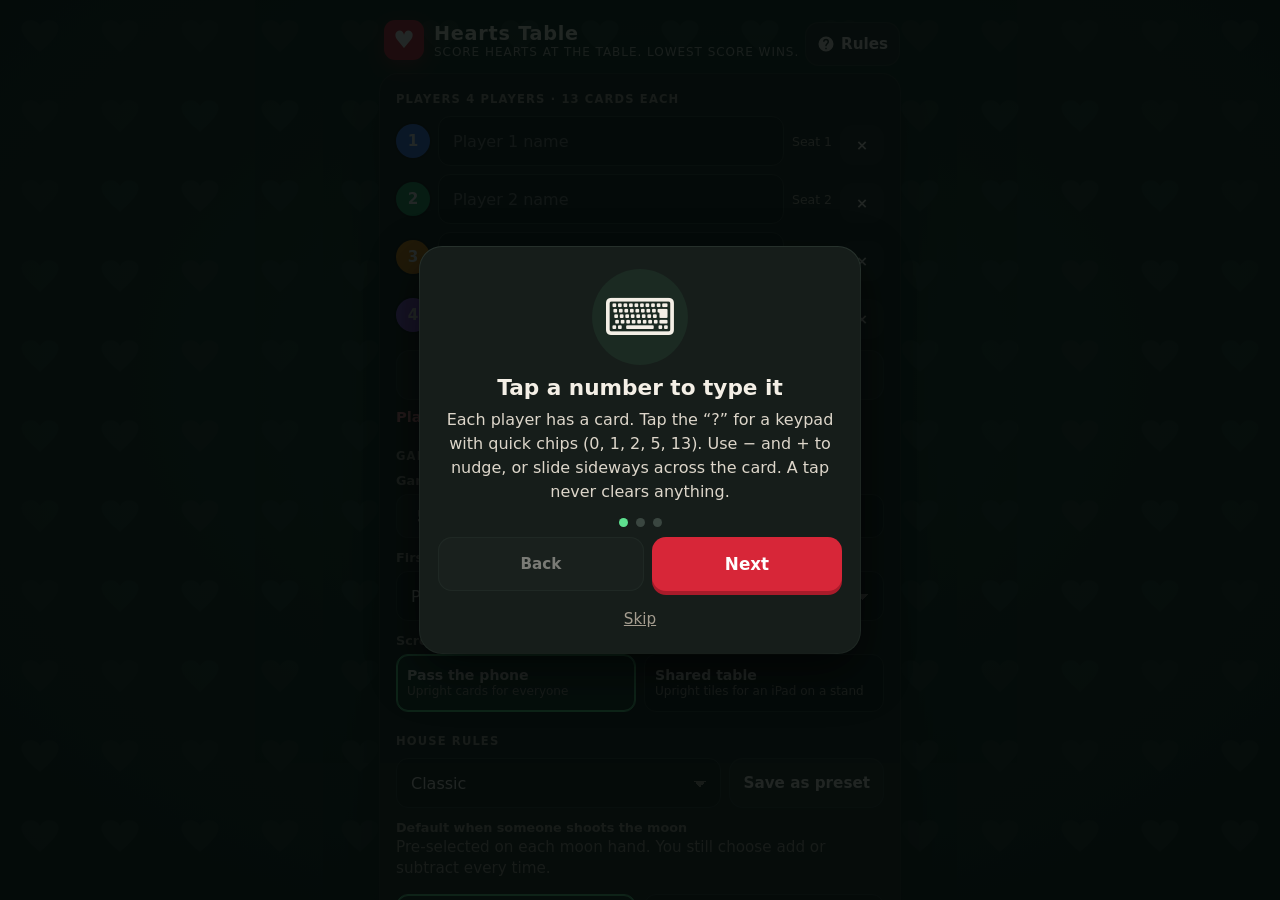
==== commit b651a2a9: "Score each moon hand on its own, and restore the stand layout. Ask add-or-subtract every time someon" ====
--- a/index.html
+++ b/index.html
@@ -525,12 +525,16 @@
 @keyframes pop { 50% { transform: scale(1.12); } }
 .card.locked .c-entry { opacity: .45; }
 .card.dragging { box-shadow: inset 4px 0 0 var(--pc), 0 0 0 3px #f3e2a8; }
-.c-drag { position: absolute; inset: 0; background: rgba(10,18,16,.95); display: flex; flex-direction: column; align-items: center; justify-content: center; gap: 8px; padding: 10px; pointer-events: none; border-radius: 18px; }
+.c-drag { position: absolute; z-index: 6; left: 0; right: 0; top: 0; bottom: 0; width: 100%; height: 100%; margin: 0;
+  grid-column: 1 / -1; grid-row: 1 / -1;
+  background: rgba(10,18,16,.96); display: flex; flex-direction: column; align-items: center; justify-content: center; gap: 6px; padding: 12px 10px; pointer-events: none; border-radius: 18px; touch-action: none; }
 .c-drag[hidden] { display: none; }
-.cd-num { font-size: clamp(56px, 12vh, 120px); font-weight: 900; line-height: 1; color: #fff; font-variant-numeric: tabular-nums; }
-.cd-scale { width: 90%; height: 12px; border-radius: 99px; background: #2c3832; overflow: hidden; }
-.cd-scale i { display: block; height: 100%; width: 0; background: linear-gradient(90deg, #5ee08f, #e9c45a, #ff6b78); }
-.cd-range { width: 90%; display: flex; justify-content: space-between; font-size: .8rem; color: var(--dim); font-weight: 700; }
+.cd-num { font-size: clamp(40px, 9vh, 96px); font-weight: 900; line-height: 1; color: #fff; font-variant-numeric: tabular-nums; }
+.cd-slider { position: relative; width: min(92%, 440px); height: 44px; touch-action: none; }
+.cd-track { position: absolute; left: 17px; right: 17px; top: 50%; height: 14px; margin-top: -7px; border-radius: 99px; background: #efe6d4; box-shadow: inset 0 1px 2px rgba(0,0,0,.35), 0 0 0 1px rgba(255,255,255,.45); overflow: hidden; }
+.cd-track i { display: block; height: 14px; width: 0; background: linear-gradient(90deg, #5ee08f, #e9c45a); border-radius: 99px; }
+.cd-thumb { position: absolute; left: 0; top: 50%; width: 34px; height: 34px; border-radius: 50%; background: #fffdf7; box-shadow: 0 2px 8px rgba(0,0,0,.55), 0 0 0 3px #1c1916, 0 0 0 6px #e9c45a; transform: translate3d(17px,-50%,0); }
+.cd-range { width: min(92%, 440px); display: flex; justify-content: space-between; font-size: .85rem; color: #f4efe6; font-weight: 700; }
 .cd-moon { opacity: 0; width: 90%; font-size: .8rem; color: #e5dcff; text-align: center; transition: opacity .15s; }
 .cd-moon.on { opacity: 1; }
 .cd-moon .bar { height: 6px; background: #2b2350; border-radius: 99px; overflow: hidden; margin-top: 4px; }
@@ -563,20 +567,35 @@
 .bar-btn svg { width: 22px; height: 22px; fill: currentColor; }
 .bar-btn:disabled { opacity: .4; }
 
-/* shared table (rotated, 4 players) */
-.lay-table { padding: 0; max-width: none; }
-.tbl { position: absolute; inset: 0; display: grid; gap: 8px; padding: 8px;
-  grid-template-columns: minmax(0, 26vmin) minmax(0, 1fr) minmax(0, 26vmin); grid-template-rows: minmax(0, 25vh) minmax(0, 1fr) minmax(0, 25vh); }
-.tq { position: relative; min-width: 0; min-height: 0; }
-.tq.q-top { grid-column: 1 / 4; grid-row: 1; }
-.tq.q-bottom { grid-column: 1 / 4; grid-row: 3; }
-.tq.q-left { grid-column: 1; grid-row: 2; }
-.tq.q-right { grid-column: 3; grid-row: 2; }
-.seat { position: absolute; left: 50%; top: 50%; transform: translate(-50%, -50%) rotate(var(--rot)); }
-.seat .card { width: 100%; height: 100%; }
-.hubx { grid-column: 2; grid-row: 2; min-width: 0; min-height: 0; display: flex; flex-direction: column; justify-content: center; gap: 6px; overflow: hidden; }
-.lay-table .g-title { font-size: 1rem; }
-.lay-table .bar-btn { min-height: 46px; font-size: .66rem; }
+/* shared table: iPad standing on one side, every tile upright */
+.lay-table { padding: calc(8px + var(--safe-t)) 12px calc(6px + var(--safe-b)); max-width: 1600px; }
+.lay-table .cards { grid-auto-rows: minmax(0, 1fr); align-content: stretch; gap: 10px; }
+.lay-table.n3 .cards { grid-template-columns: 1fr; }
+.lay-table.n4 .cards, .lay-table.n5 .cards, .lay-table.n6 .cards { grid-template-columns: 1fr 1fr; }
+.lay-table.n5 .cards .card:last-child { grid-column: 1 / -1; }
+@media (orientation: landscape) {
+  .lay-table.n3 .cards { grid-template-columns: repeat(3, minmax(0, 1fr)); }
+  .lay-table.n4 .cards { grid-template-columns: repeat(4, minmax(0, 1fr)); }
+  .lay-table.n5 .cards { grid-template-columns: repeat(6, minmax(0, 1fr)); }
+  .lay-table.n5 .cards .card { grid-column: span 2; }
+  .lay-table.n5 .cards .card:nth-child(4) { grid-column: 2 / span 2; }
+  .lay-table.n5 .cards .card:nth-child(5) { grid-column: 4 / span 2; }
+  .lay-table.n6 .cards { grid-template-columns: repeat(3, minmax(0, 1fr)); }
+  .lay-table.n6 .cards .card:last-child { grid-column: auto; }
+}
+.lay-table .c-name { font-size: clamp(1.05rem, 2.6vh, 1.7rem); }
+.lay-table .c-total b { font-size: clamp(36px, 8vh, 112px); }
+.lay-table.n5 .c-total b, .lay-table.n6 .c-total b { font-size: clamp(32px, 6.2vh, 84px); }
+.lay-table .c-pass, .lay-table .c-tl, .lay-table .c-after { font-size: clamp(.78rem, 1.8vh, 1rem); }
+.lay-table .c-entry { height: clamp(52px, 7vh, 84px); grid-template-columns: minmax(48px, 72px) minmax(48px, 1fr) minmax(48px, 72px); }
+.lay-table .step, .lay-table .c-val { min-height: 56px; font-size: clamp(1.4rem, 3vh, 2.2rem); }
+.lay-table .c-acts button { min-height: 48px; min-width: 52px; font-size: 1rem; }
+.lay-table .g-title { font-size: clamp(1.05rem, 2.4vh, 1.45rem); }
+.lay-table .bar-btn { min-height: 52px; font-size: .8rem; }
+.lay-table .moon-main, .lay-table .primary.save { min-height: 58px; }
+.lay-table .cd-num { font-size: clamp(48px, 12vh, 140px); }
+.moon-choice { grid-template-columns: 1fr; margin: 8px 0 12px; }
+.moon-choice button { min-height: 58px; font-size: 1rem; }
 
 /* keypad */
 .keypad-back { position: fixed; inset: 0; z-index: 118; background: rgba(0,0,0,.55); display: flex; align-items: flex-end; justify-content: center; padding: 10px 10px calc(10px + var(--safe-b)); }
@@ -799,13 +818,14 @@
       <div class="field-label">Screen</div>
       <div class="seg" role="group" aria-label="Screen layout">
         <button type="button" id="layout-phone" aria-pressed="true">Pass the phone<small>Upright cards for everyone</small></button>
-        <button type="button" id="layout-table" aria-pressed="false">Shared table<small>Lies flat, each side faces a player (4 players)</small></button>
+        <button type="button" id="layout-table" aria-pressed="false">Shared table<small>Upright tiles for an iPad on a stand</small></button>
       </div>
 
       <div class="kicker sp">House rules</div>
       <div class="preset-row"><select id="preset-select" aria-label="House rules preset"></select><button type="button" class="ghost" id="save-preset">Save as preset</button></div>
-      <div class="field-label">If someone shoots the moon</div>
-      <div class="seg" role="group" aria-label="Moon scoring">
+      <div class="field-label">Default when someone shoots the moon</div>
+      <p class="lede">Pre-selected on each moon hand. You still choose add or subtract every time.</p>
+      <div class="seg" role="group" aria-label="Default moon scoring">
         <button type="button" id="mode-add" aria-pressed="true">+26 to everyone else<small>Shooter scores 0</small></button>
         <button type="button" id="mode-sub" aria-pressed="false">−26 to the shooter<small>Others score 0; can go below 0</small></button>
       </div>
@@ -1634,7 +1654,8 @@
     };
   }
   function rulesSummary(r) {
-    var bits = [r.moonMode === "subtract" ? "Moon −26 to shooter" : "Moon +26 to others"];
+    var t = pointsTotal(r);
+    var bits = ["Moon each hand, default " + (r.moonMode === "subtract" ? "−" + t + " to shooter" : "+" + t + " to others")];
     if (r.spot) bits.push("Spot hearts");
     if (r.jack) bits.push("J♦ −10");
     if (r.passMode === "nohold") bits.push("No hold hands");
@@ -1756,18 +1777,53 @@
     if (st.out && st.out.some(Boolean)) h.out = st.out.map(Boolean);
     return h;
   }
-  function makeMoonHand(shooter, st, jack, handIndex, dealer, pass) {
+  function makeMoonHand(shooter, st, jack, handIndex, dealer, pass, moonMode) {
     var n = st.players.length, active = activeSeats(st), total = pointsTotal(st.rules);
+    var mode = moonMode === "subtract" || moonMode === "add" ? moonMode : (st.rules && st.rules.moonMode === "subtract" ? "subtract" : "add");
     var scores = range(n).map(function (s) {
       if (active.indexOf(s) === -1) return 0;
-      if (st.rules.moonMode === "subtract") return s === shooter ? -total : 0;
+      if (mode === "subtract") return s === shooter ? -total : 0;
       return s === shooter ? 0 : total;
     });
     var j = st.rules.jack && isInt(jack) ? jack : null;
     if (j !== null) scores[j] -= 10;
     var k = isInt(handIndex) ? handIndex : st.rounds.length;
-    return withOut({ scores: scores, pts: null, moon: shooter, pass: pass || passFor(k, active.length, st.rules.passMode),
+    return withOut({ scores: scores, pts: null, moon: shooter, moonMode: mode, pass: pass || passFor(k, active.length, st.rules.passMode),
       dealer: isInt(dealer) ? dealer : currentDealer(st), queen: shooter, jack: j }, st);
+  }
+  // How many points the moon pile was, after undoing a J♦ −10 on the same hand.
+  function moonPoints(h) {
+    if (!h || !isInt(h.moon) || !h.scores) return 0;
+    var jackHere = isInt(h.jack), i, best, n;
+    if (h.moonMode === "subtract") {
+      n = -h.scores[h.moon];
+      if (jackHere && h.jack === h.moon) n -= 10;
+      return n;
+    }
+    best = 0;
+    for (i = 0; i < h.scores.length; i++) {
+      if (i === h.moon) continue;
+      n = h.scores[i] + (jackHere && h.jack === i ? 10 : 0);
+      if (n > best) best = n;
+    }
+    return best;
+  }
+  function moonPhrase(h) {
+    if (!h || !isInt(h.moon)) return "";
+    var n = moonPoints(h);
+    return h.moonMode === "subtract" ? "−" + n + " to the shooter" : "+" + n + " to everyone else";
+  }
+  // Scores are the source of truth for old saves that had one moon setting for the whole game.
+  function inferMoonMode(scores, shooter, fallback) {
+    if (!scores || !isInt(shooter) || shooter < 0 || shooter >= scores.length) {
+      return fallback === "subtract" || fallback === "add" ? fallback : null;
+    }
+    var self = scores[shooter], othersMax = -Infinity, i;
+    for (i = 0; i < scores.length; i++) if (i !== shooter && scores[i] > othersMax) othersMax = scores[i];
+    if (self <= -13 && othersMax <= 0) return "subtract";
+    if (othersMax >= 13) return "add";
+    if (fallback === "subtract" || fallback === "add") return fallback;
+    return null;
   }
 
   /* ---------- totals, standings ---------- */
@@ -1814,7 +1870,7 @@
 
   function handRecap(r, players) {
     if (isInt(r.moon)) {
-      var s = players[r.moon] + " shot the moon";
+      var s = players[r.moon] + " shot the moon (" + moonPhrase(r) + ")";
       if (isInt(r.jack)) s += "; " + players[r.jack] + " took the J♦";
       return s;
     }
@@ -1859,7 +1915,7 @@
       (r.pts == null || (Array.isArray(r.pts) && r.pts.length === n && r.pts.every(isInt)));
   }
   // Fill fields older saves didn't have (pts, dealer, queen).
-  function upgradeHand(r, k, n, firstDealer) {
+  function upgradeHand(r, k, n, firstDealer, legacyMoon) {
     var h = { scores: r.scores.slice(), moon: isInt(r.moon) ? r.moon : null, pass: r.pass,
       pts: Array.isArray(r.pts) ? r.pts.slice() : (isInt(r.moon) ? null : r.scores.slice()),
       dealer: isInt(r.dealer) && r.dealer >= 0 && r.dealer < n ? r.dealer : mod((firstDealer || 0) + k, n),
@@ -1869,6 +1925,11 @@
       if (h.moon !== null) h.queen = h.moon;
       else if (h.pts) { var c = h.pts.map(function (p, i) { return p >= 13 ? i : -1; }).filter(function (i) { return i >= 0; }); if (c.length === 1) h.queen = c[0]; }
     }
+    if (h.moon !== null) {
+      var explicit = r.moonMode === "add" || r.moonMode === "subtract" ? r.moonMode : null;
+      var fromScores = inferMoonMode(h.scores, h.moon, null);
+      h.moonMode = fromScores || explicit || (legacyMoon === "subtract" ? "subtract" : "add");
+    }
     return h;
   }
   // Accepts v1 (localStorage era), v2 (4 players) and v3 states.
@@ -1879,7 +1940,8 @@
       ? p.players.map(function (x, i) { return normName(x, "Player " + (i + 1)); }) : ["Player 1", "Player 2", "Player 3", "Player 4"];
     var n = players.length;
     var fd = isInt(p.firstDealer) ? mod(p.firstDealer, n) : 0;
-    var rounds = (Array.isArray(p.rounds) ? p.rounds : []).filter(function (r) { return validHand(r, n); }).map(function (r, k) { return upgradeHand(r, k, n, fd); });
+    var legacyMoon = (p.rules && p.rules.moonMode) || p.moonMode;
+    var rounds = (Array.isArray(p.rounds) ? p.rounds : []).filter(function (r) { return validHand(r, n); }).map(function (r, k) { return upgradeHand(r, k, n, fd, legacyMoon); });
     var st = {
       version: 3, id: typeof p.id === "string" && p.id ? p.id.slice(0, 80) : makeId(t), started: !!p.started,
       startedAt: isInt(p.startedAt) ? p.startedAt : t, players: players,
@@ -1903,7 +1965,7 @@
       players: st.players.slice(), colors: st.colors.slice(), out: st.out.slice(), target: st.target, rules: clone(st.rules),
       moonMode: st.rules.moonMode, firstDealer: st.firstDealer, rounds: clone(st.rounds), totals: tots,
       winners: w, winnerNames: w.map(function (i) { return st.players[i]; }),
-      moons: st.rounds.map(function (r, k) { return isInt(r.moon) ? { round: k, player: r.moon, name: st.players[r.moon] } : null; }).filter(Boolean),
+      moons: st.rounds.map(function (r, k) { return isInt(r.moon) ? { round: k, player: r.moon, name: st.players[r.moon], moonMode: r.moonMode === "subtract" ? "subtract" : "add" } : null; }).filter(Boolean),
       hands: st.rounds.length
     };
   }
@@ -1996,7 +2058,7 @@
 
   function csvCell(v) { var s = v == null ? "" : String(v); return /[",\n]/.test(s) ? '"' + s.replace(/"/g, '""') + '"' : s; }
   function toCsv(games) {
-    var rows = [["game_id", "finished_at", "target", "rules", "hand", "player", "seat", "points", "score", "running_total", "rank_after", "dealer", "pass", "moon", "queen", "jack", "final_total", "winner"]];
+    var rows = [["game_id", "finished_at", "target", "rules", "hand", "player", "seat", "points", "score", "running_total", "rank_after", "dealer", "pass", "moon", "queen", "jack", "final_total", "winner", "moon_choice"]];
     (games || []).forEach(function (g) {
       var n = g.players.length, run = runningTotals(g.rounds, n), act = range(n).filter(function (i) { return !(g.out && g.out[i]); });
       var rulesTxt = rulesSummary(sanitizeRules(g.rules, g.moonMode));
@@ -2004,7 +2066,8 @@
         var rk = ranks(run[k], act);
         g.players.forEach(function (p, i) {
           rows.push([g.id, new Date(g.finishedAt).toISOString(), g.target, rulesTxt, k + 1, p, i + 1, r.pts ? r.pts[i] : "", r.scores[i], run[k][i], rk[i] || "",
-            g.players[r.dealer] || "", r.pass, r.moon === i ? "yes" : "", r.queen === i ? "yes" : "", r.jack === i ? "yes" : "", g.totals[i], (g.winners || []).indexOf(i) !== -1 ? "yes" : ""]);
+            g.players[r.dealer] || "", r.pass, r.moon === i ? "yes" : "", r.queen === i ? "yes" : "", r.jack === i ? "yes" : "", g.totals[i], (g.winners || []).indexOf(i) !== -1 ? "yes" : "",
+            isInt(r.moon) ? (r.moonMode === "subtract" ? "subtract" : "add") : ""]);
         });
       });
     });
@@ -2052,7 +2115,7 @@
     COLORS: COLORS, MIN_PLAYERS: MIN_PLAYERS, MAX_PLAYERS: MAX_PLAYERS, PASS_LABEL: PASS_LABEL,
     isInt: isInt, defaultRules: defaultRules, sanitizeRules: sanitizeRules, rulesSummary: rulesSummary, pointsTotal: pointsTotal, cardsInfo: cardsInfo,
     activeSeats: activeSeats, passCycle: passCycle, passFor: passFor, passTarget: passTarget, nextDealer: nextDealer, currentDealer: currentDealer,
-    entryBounds: entryBounds, queenCandidates: queenCandidates, handStatus: handStatus, blankEntry: blankEntry, makeHand: makeHand, makeMoonHand: makeMoonHand,
+    entryBounds: entryBounds, queenCandidates: queenCandidates, handStatus: handStatus, blankEntry: blankEntry, makeHand: makeHand, makeMoonHand: makeMoonHand, moonPhrase: moonPhrase,
     totals: totals, runningTotals: runningTotals, leaders: leaders, losers: losers, ranks: ranks, isOver: isOver, winners: winners, handRecap: handRecap,
     makeId: makeId, normName: normName, nameKey: nameKey, isPlaceholder: isPlaceholder, newGame: newGame, validHand: validHand, sanitizeState: sanitizeState,
     buildRecord: buildRecord, validRecord: validRecord, normalizeRecord: normalizeRecord, parseBackup: parseBackup, mergeGames: mergeGames, updateRoster: updateRoster,
@@ -3053,10 +3116,6 @@
 /* Hearts Table v5 app, part 1: state, storage, migration, feedback, small UI helpers. */
 var L = window.HeartsLogic, R = window.HeartsRules, M = window.HeartsMoon, DB = window.HeartsDB;
 var LEGACY_KEYS = { state: "hearts-scorekeeper-v1", draft: "hearts-draft-v1", bag: "hearts-moon-bag-v1" };
-var TABLE_SEATS = [ // shared-table mode, 4 players: bottom, left, top, right (clockwise)
-  { pos: "bottom", rot: 0, label: "Bottom" }, { pos: "left", rot: 90, label: "Left" },
-  { pos: "top", rot: 180, label: "Top" }, { pos: "right", rot: 270, label: "Right" }
-];
 var SEAT_WORD = ["Seat 1", "Seat 2", "Seat 3", "Seat 4", "Seat 5", "Seat 6"];
 var PHONE_TUNE = { unit: 22, maxGain: 2.2 };   // pass-the-phone slide: 22 px per point, gentle acceleration
 var TABLE_TUNE = null;                         // shared table keeps the original feel
@@ -3331,17 +3390,18 @@
 }
 
 /* ---- 10-table.js ---- */
-/* Part 2: the game screen. Pass-the-phone (upright, default) and shared-table (rotated, 4 players) layouts. */
+/* Part 2: the game screen. Pass-the-phone (default) and shared-table (upright tiles for a stand). */
 var built = { key: "", mode: "phone" };
 var drags = {};        // pointerId -> drag
 var dragBySeat = {};   // seat -> drag
 var keypadSeat = null, keypadBuf = "", keypadFresh = true;
 
 function layoutMode() {
-  if (!state) return "phone";
-  return settings.layout === "table" && state.players.length === 4 && R.activeSeats(state).length === 4 ? "table" : "phone";
-}
-function seatRot(i) { return layoutMode() === "table" ? TABLE_SEATS[i].rot : 0; }
+  if (!state || settings.layout !== "table") return "phone";
+  var n = R.activeSeats(state).length;
+  return n >= 3 && n <= 6 ? "table" : "phone";
+}
+function seatRot() { return 0; }
 
 // Everything about the hand being entered (or edited).
 function ctx() {
@@ -3379,7 +3439,9 @@
       (jack ? '<button type="button" class="c-j" id="cj-' + i + '" aria-pressed="false">J♦</button>' : "") +
       '<button type="button" class="c-moon" id="cmoon-' + i + '" hidden>🌙 Moon</button>' +
     '</div>' +
-    '<div class="c-drag" id="cdrag-' + i + '" hidden><div class="cd-num" id="cdnum-' + i + '">0</div><div class="cd-scale"><i id="cdbar-' + i + '"></i></div>' +
+    '<div class="c-drag" id="cdrag-' + i + '" hidden><div class="cd-num" id="cdnum-' + i + '">0</div>' +
+      '<div class="cd-slider" id="cdslider-' + i + '" role="slider" aria-valuemin="0" aria-valuemax="26" aria-valuenow="0" aria-label="' + esc(state.players[i]) + ' score">' +
+        '<div class="cd-track"><i id="cdbar-' + i + '"></i></div><span class="cd-thumb" id="cdthumb-' + i + '"></span></div>' +
       '<div class="cd-range"><span id="cdmin-' + i + '">0</span><span id="cdcap-' + i + '"></span><span id="cdmax-' + i + '">26</span></div>' +
       '<div class="cd-moon" id="cdmoon-' + i + '"><span>🌙 keep pushing to shoot the moon</span><div class="bar"><i></i></div></div></div>' +
   '</div>';
@@ -3417,13 +3479,7 @@
   built = { key: key, mode: mode };
   var g = $("game");
   g.className = "game lay-" + mode + " n" + act.length;
-  if (mode === "table") {
-    g.innerHTML = '<div class="tbl">' + TABLE_SEATS.map(function (s, i) {
-      return '<div class="tq q-' + s.pos + '"><div class="seat" id="seat-' + i + '" style="--rot:' + s.rot + 'deg">' + cardHtml(i) + "</div></div>";
-    }).join("") + '<div class="hubx">' + controlsHtml() + entryHtml() + barHtml() + "</div></div>";
-  } else {
-    g.innerHTML = controlsHtml() + '<section class="cards" id="cards">' + act.map(cardHtml).join("") + "</section>" + entryHtml() + barHtml();
-  }
+  g.innerHTML = controlsHtml() + '<section class="cards" id="cards">' + act.map(cardHtml).join("") + "</section>" + entryHtml() + barHtml();
   act.forEach(wireCard);
   $("save-btn").addEventListener("click", trySave);
   $("moon-btn").addEventListener("click", function () { askMoon(null); });
@@ -3436,20 +3492,9 @@
   $("edit-cancel").addEventListener("click", cancelEdit);
   $("g-over-results").addEventListener("click", function () { showWinnerScreen(true); });
   $("g-over-new").addEventListener("click", askNewGame);
-  sizeSeats();
-}
-
-function sizeSeats() {
-  if (built.mode !== "table") return;
-  TABLE_SEATS.forEach(function (s, i) {
-    var seat = $("seat-" + i);
-    if (!seat) return;
-    var r = seat.parentNode.getBoundingClientRect();
-    var swap = s.rot === 90 || s.rot === 270;
-    seat.style.width = (swap ? r.height : r.width) + "px";
-    seat.style.height = (swap ? r.width : r.height) + "px";
-  });
-}
+}
+
+function sizeSeats() { /* stand layout sizes itself with the grid */ }
 
 function wireCard(i) {
   var card = $("card-" + i);
@@ -3604,7 +3649,7 @@
   $("g-target").textContent = "Game to " + state.target;
   paintClock();
   $("edit-banner").hidden = !c.editing;
-  if (c.editing) $("edit-text").textContent = "Editing hand " + (c.index + 1) + " · totals shown as of that hand";
+  if (c.editing) $("edit-text").textContent = "Editing hand " + (c.index + 1) + " · totals shown as of that hand" + (c.hand && c.hand.moon !== null ? " · " + R.moonPhrase(c.hand) : "");
 
   // meter + status
   var pct = Math.max(0, Math.min(100, hs.sum / total * 100));
@@ -3719,8 +3764,25 @@
 }
 function paintDrag(d, b) {
   var i = d.seat, v = d.st.value, over = d.st.over || 0;
+  var tune = built.mode === "table" ? TABLE_TUNE : PHONE_TUNE;
+  var unit = tune && tune.unit > 0 ? tune.unit : L.JOG_BASE_PX;
+  var shown = v + (d.st.accum || 0) / unit;
+  if (shown < b.min) shown = b.min;
+  if (shown > b.max) shown = b.max;
+  var pct = b.max > b.min ? (shown - b.min) / (b.max - b.min) * 100 : 0;
   $("cdnum-" + i).textContent = String(v);
-  $("cdbar-" + i).style.width = (b.max ? v / b.max * 100 : 0) + "%";
+  var slider = $("cdslider-" + i);
+  if (slider) {
+    slider.setAttribute("aria-valuemax", String(b.max));
+    slider.setAttribute("aria-valuenow", String(v));
+    void slider.offsetWidth;
+    var track = slider.querySelector(".cd-track");
+    var inner = track ? track.clientWidth : 0;
+    $("cdbar-" + i).style.width = Math.round(inner * pct / 100) + "px";
+    // translate3d, not left: iOS Safari often waits until touchend to paint left/width.
+    var x = 17 + Math.max(0, (slider.clientWidth || 0) - 34) * pct / 100;
+    $("cdthumb-" + i).style.transform = "translate3d(" + x.toFixed(1) + "px,-50%,0)";
+  }
   $("cdmin-" + i).textContent = "0";
   $("cdmax-" + i).textContent = String(b.max);
   $("cdcap-" + i).textContent = v === b.max && b.max < handTotal() ? "the rest" : "";
@@ -3908,6 +3970,7 @@
 var pendingSheet = false;
 
 /* ---------- shooting the moon ---------- */
+var lastMoonMode = "add";
 function askMoon(seat, fromValue) {
   if (locked() || moonBusy || !state) return;
   var c = ctx();
@@ -3923,44 +3986,54 @@
     return;
   }
   var jack = state.rules.jack ? (isInt(entry.jack) ? entry.jack : null) : null;
+  var mode = state.rules.moonMode === "subtract" ? "subtract" : "add";
+  if (c.hand && c.hand.moon === seat && (c.hand.moonMode === "add" || c.hand.moonMode === "subtract")) mode = c.hand.moonMode;
+  var total = handTotal();
   var draw = function () {
-    var hand = R.makeMoonHand(seat, c.st, jack, c.index, c.dealer, c.pass);
+    var hand = R.makeMoonHand(seat, c.st, jack, c.index, c.dealer, c.pass, mode);
     var n = state.players.length, run = R.runningTotals(state.rounds, n);
     var before = c.editing ? (c.index > 0 ? run[c.index - 1] : state.players.map(function () { return 0; })) : R.totals(state.rounds, n);
-    var total = handTotal();
     var rows = c.active.map(function (i) {
       return "<tr><td>" + avatar(state, i) + " " + esc(state.players[i]) + "</td><td>" + before[i] + '</td><td class="d">' + (hand.scores[i] >= 0 ? "+" : "") + hand.scores[i] + "</td><td><b>" + (before[i] + hand.scores[i]) + "</b></td></tr>";
     }).join("");
-    var how = state.rules.moonMode === "subtract" ? esc(state.players[seat]) + " gets −" + total + "; everyone else 0." : esc(state.players[seat]) + " scores 0; everyone else +" + total + ".";
+    var how = mode === "subtract" ? esc(state.players[seat]) + " gets −" + total + "; everyone else 0." : esc(state.players[seat]) + " scores 0; everyone else +" + total + ".";
     var jackHtml = state.rules.jack ? '<div class="field-label">Who took the J♦ (−10)?</div><div class="chips jack-pick">' + c.active.map(function (i) {
       return '<button type="button" data-j="' + i + '" aria-pressed="' + (jack === i ? "true" : "false") + '">' + esc(state.players[i]) + "</button>";
     }).join("") + "</div>" : "";
-    return "<p>" + (fromValue ? esc(state.players[seat]) + " took all " + total + " points: that is shooting the moon. " : "") + how + "</p>" +
+    var choice = '<div class="seg moon-choice" role="group" aria-label="How to score this moon">' +
+      '<button type="button" id="moon-add" aria-pressed="' + (mode === "add" ? "true" : "false") + '">+' + total + ' to everyone else<small>Shooter scores 0</small></button>' +
+      '<button type="button" id="moon-sub" aria-pressed="' + (mode === "subtract" ? "true" : "false") + '">−' + total + ' to the shooter<small>Others score 0</small></button></div>';
+    return "<p>" + (fromValue ? esc(state.players[seat]) + " took all " + total + " points. " : "") +
+      "Choose for this hand only. " + how + "</p>" + choice +
       '<table class="moon-preview"><thead><tr><th>Player</th><th>Now</th><th>Hand</th><th>New total</th></tr></thead><tbody>' + rows + "</tbody></table>" + jackHtml;
   };
   var confirm = function () {
     if (state.rules.jack && jack === null) { toast("Pick who took the J♦ first."); sfx("error"); return; }
     closeModal();
-    triggerMoon(seat, jack);
+    triggerMoon(seat, jack, mode);
   };
   openModal(state.players[seat] + " shot the moon?", draw(), [
     { label: fromValue ? "Cancel" : "Not a moon", className: "ghost", id: "moon-cancel", onClick: closeModal },
-    { label: "🌙 Shoot the moon", className: "primary", id: "moon-confirm", onClick: confirm }
+    { label: "🌙 Score this hand", className: "primary", id: "moon-confirm", onClick: confirm }
   ]);
-  faceModal(seatRot(seat));
-  var wireJack = function () {
+  faceModal(0);
+  var wireMoon = function () {
     $("modal-body").querySelectorAll("[data-j]").forEach(function (b) {
-      b.addEventListener("click", function () { jack = Number(b.getAttribute("data-j")); $("modal-body").innerHTML = draw(); wireJack(); });
+      b.addEventListener("click", function () { jack = Number(b.getAttribute("data-j")); $("modal-body").innerHTML = draw(); wireMoon(); });
     });
+    var add = $("moon-add"), sub = $("moon-sub");
+    if (add) add.addEventListener("click", function () { mode = "add"; $("modal-body").innerHTML = draw(); wireMoon(); });
+    if (sub) sub.addEventListener("click", function () { mode = "subtract"; $("modal-body").innerHTML = draw(); wireMoon(); });
   };
-  wireJack();
-}
-
-function triggerMoon(seat, jack) {
+  wireMoon();
+}
+
+function triggerMoon(seat, jack, mode) {
   if (moonBusy) return;
   endAllDrags();
   var c = ctx();
-  var hand = R.makeMoonHand(seat, c.st, jack, c.index, c.dealer, c.pass);
+  var hand = R.makeMoonHand(seat, c.st, jack, c.index, c.dealer, c.pass, mode);
+  lastMoonMode = hand.moonMode;
   moonBusy = true; // so the winner screen / scorecard waits for the animation
   startMoonAnimation(seat);
   commitHand(hand, c);
@@ -3984,7 +4057,7 @@
 }
 function moonText() {
   var t = handTotal();
-  return state.rules.moonMode === "subtract" ? "Minus " + t + " for the shooter" : "Everyone else takes " + t;
+  return lastMoonMode === "subtract" ? "Minus " + t + " for the shooter" : "Everyone else takes " + t;
 }
 function playCalmMoon(name) {
   var stage = $("moon-stage");
@@ -4087,7 +4160,7 @@
 /* ---------- hands list ---------- */
 function handTags(h, st) {
   var t = [];
-  if (h.moon !== null) t.push('<span class="tag moon">☾ Shot the moon: ' + esc(st.players[h.moon]) + "</span>");
+  if (h.moon !== null) t.push('<span class="tag moon">☾ Shot the moon: ' + esc(st.players[h.moon]) + " · " + esc(R.moonPhrase(h)) + "</span>");
   else if (isInt(h.queen)) t.push('<span class="tag q">♠Q ' + esc(st.players[h.queen]) + "</span>");
   if (isInt(h.jack)) t.push('<span class="tag j">J♦ ' + esc(st.players[h.jack]) + "</span>");
   return t.join("");
@@ -4163,7 +4236,7 @@
       var b = (h.moon === i ? '<em class="mt">☾</em>' : "") + (h.queen === i && h.moon === null ? '<em class="qb">♠Q</em>' : "") + (h.jack === i ? '<em class="jb">J♦</em>' : "");
       return "<td" + (h.moon === i ? ' class="shooter"' : "") + "><b>" + (h.scores[i] > 0 ? "+" : "") + h.scores[i] + "</b>" + b + "<small>" + run[k][i] + "</small></td>";
     }).join("") + '<td class="ps">' + esc(initialOf(st.players[h.dealer])) + " · " + esc(R.PASS_LABEL[h.pass].replace("Pass ", "")) +
-      (h.moon !== null ? '<br><span class="tag moon">☾ ' + esc(st.players[h.moon]) + "</span>" : "") +
+      (h.moon !== null ? '<br><span class="tag moon">☾ ' + esc(st.players[h.moon]) + " · " + esc(R.moonPhrase(h)) + "</span>" : "") +
       (opts.readOnly ? "" : ' <button type="button" class="link small" data-edit="' + k + '" aria-label="Edit hand ' + (k + 1) + '">Edit</button>') + "</td></tr>";
   }).join("");
   if (!rows) rows = '<tr><td colspan="' + (n + 2) + '" class="muted">No hands yet</td></tr>';
@@ -4203,7 +4276,7 @@
 /* ---------- winner screen ---------- */
 function bestMoment(st) {
   var moons = st.rounds.map(function (h, k) { return h.moon !== null ? k : -1; }).filter(function (k) { return k >= 0; });
-  if (moons.length) { var k = moons[moons.length - 1]; return st.players[st.rounds[k].moon] + " shot the moon in hand " + (k + 1); }
+  if (moons.length) { var k = moons[moons.length - 1], h = st.rounds[k]; return st.players[h.moon] + " shot the moon in hand " + (k + 1) + " (" + R.moonPhrase(h) + ")"; }
   var act = R.activeSeats(st), best = null;
   act.forEach(function (i) {
     var clean = st.rounds.filter(function (h) { return h.scores[i] <= 0; }).length;
@@ -4425,7 +4498,10 @@
   body.innerHTML =
     '<div class="detail-head"><div class="dh-win"><svg class="ic"><use href="#ic-trophy"/></svg>' + esc(who) + "</div>" +
     '<div class="dh-meta">' + esc(fmtDate(g.finishedAt)) + " · " + plural(g.hands, "hand") + " · " + R.formatDuration(g.durationMs) + " · game to " + g.target + "</div>" +
-    (g.moons.length ? '<div class="dh-moons">☾ ' + g.moons.map(function (m) { return esc(m.name) + " (hand " + (m.round + 1) + ")"; }).join(", ") + "</div>" : "") + "</div>" +
+    (g.moons.length ? '<div class="dh-moons">☾ ' + g.moons.map(function (m) {
+      var how = m.moonMode === "subtract" ? "− to the shooter" : "+ to everyone else";
+      return esc(m.name) + " (hand " + (m.round + 1) + ", " + how + ")";
+    }).join(", ") + "</div>" : "") + "</div>" +
     scorecardHtml(st, { readOnly: true }) +
     '<div class="row-actions"><button type="button" class="primary" id="detail-rematch">Play again with these players</button><button type="button" class="ghost" id="detail-share">Share image</button></div>' +
     '<div class="row-actions"><button type="button" class="danger" id="detail-delete">Delete this game</button></div>';
@@ -4579,7 +4655,7 @@
     var dup = keys[i] && keys.indexOf(keys[i]) !== i;
     return '<div class="sp-row' + (dup ? " bad" : "") + '"><span class="avatar" style="--pc:' + R.COLORS[i] + '" aria-hidden="true">' + esc(p.trim() ? initialOf(p) : String(i + 1)) + "</span>" +
       '<input type="text" id="setup-p' + i + '" maxlength="20" autocomplete="off" autocapitalize="words" enterkeyhint="next" list="roster-list" placeholder="Player ' + (i + 1) + ' name" aria-label="Player ' + (i + 1) + ' name" value="' + esc(p) + '">' +
-      '<span class="sp-seat">' + esc(SEAT_WORD[i]) + (d.players.length === 4 && settings.layout === "table" ? " · " + TABLE_SEATS[i].label : "") + "</span>" +
+      '<span class="sp-seat">' + esc(SEAT_WORD[i]) + "</span>" +
       '<button type="button" class="ghost small sp-del" data-del="' + i + '" aria-label="Remove player ' + (i + 1) + '"' + (d.players.length <= 3 ? " disabled" : "") + ">×</button></div>";
   }).join("");
   $("player-count-note").textContent = d.players.length + " players · " + R.cardsInfo(d.players.length).each + " cards each" + (R.cardsInfo(d.players.length).removed ? ", remove " + R.cardsInfo(d.players.length).removed : "");
@@ -4602,7 +4678,7 @@
   $("setup-dealer").innerHTML = d.players.map(function (p, i) { return '<option value="' + i + '">' + esc(p.trim() || "Player " + (i + 1)) + "</option>"; }).join("");
   $("setup-dealer").value = String(d.firstDealer);
   // layout
-  var canTable = d.players.length === 4;
+  var canTable = d.players.length >= 3 && d.players.length <= 6;
   $("layout-phone").setAttribute("aria-pressed", settings.layout !== "table" || !canTable ? "true" : "false");
   $("layout-table").setAttribute("aria-pressed", settings.layout === "table" && canTable ? "true" : "false");
   $("layout-table").disabled = !canTable;
@@ -4764,7 +4840,7 @@
 }
 function showMenu() {
   openSheet("Menu", function (body) {
-    var canTable = state && state.players.length === 4 && R.activeSeats(state).length === 4;
+    var canTable = state && R.activeSeats(state).length >= 3 && R.activeSeats(state).length <= 6;
     body.innerHTML =
       '<div class="menu-group"><h3>Game</h3>' +
         menuItem("m-new", "New game", "Back to setup. Asks first if this game isn't finished.") +
@@ -4777,7 +4853,7 @@
         toggleRow("m-calm", "Less motion", "Small upright badge instead of the full-screen moon show; no confetti", settings.calm) +
         toggleRow("m-auto", "Show scorecard after each hand", "For 3 seconds, then back to the table", settings.autoSheet) +
         toggleRow("m-timer", "Game timer", "Clock and hands counter in the header", settings.timer) +
-        toggleRow("m-layout", "Shared table layout", canTable ? "Lay the device flat; each side faces its player (4 players)" : "Needs exactly 4 players in the game", settings.layout === "table" && canTable) +
+        toggleRow("m-layout", "Shared table layout", canTable ? "iPad on a stand: upright tiles, readable across the table" : "Needs 3 to 6 players still in the game", settings.layout === "table" && canTable) +
       "</div>" + menuItem("m-wake", "Keep the screen on", wakeSupported() ? "Status: " + (wake.status === "on" ? "on while this page is open" : "tap to turn on") : "Not supported here; see how to set Auto-Lock") + "</div>" +
       '<div class="menu-group"><h3>Data</h3>' +
         menuItem("m-history", "History and player stats", plural(gamesCount, "finished game") + " on this device. Profiles, head to head, CSV and JSON export.") +
@@ -4816,11 +4892,11 @@
   if (!state) return;
   openSheet("Players and seats", function (body) {
     var act = R.activeSeats(state), tots = R.totals(state.rounds, state.players.length), mode = layoutMode();
-    body.innerHTML = '<p class="muted small">Seats go clockwise in play order. ' + (mode === "table" ? "Shared table: seat 1 is the bottom edge." : "") + "</p>" +
+    body.innerHTML = '<p class="muted small">Seats go clockwise in play order.' + (mode === "table" ? " Shared table: every tile reads upright, for an iPad on a stand." : "") + "</p>" +
       state.players.map(function (p, i) {
         var out = state.out[i];
         return '<div class="pl-row' + (out ? " out" : "") + '">' + avatar(state, i) +
-          '<div class="pl-main"><b>' + esc(p) + "</b><span>" + esc(SEAT_WORD[i] + (mode === "table" ? " — " + TABLE_SEATS[i].label + " edge" : "")) + " · " + tots[i] + " points" + (out ? " · left the game" : "") + "</span>" +
+          '<div class="pl-main"><b>' + esc(p) + "</b><span>" + esc(SEAT_WORD[i]) + " · " + tots[i] + " points" + (out ? " · left the game" : "") + "</span>" +
           '<input type="text" maxlength="20" id="pl-name-' + i + '" aria-label="Rename ' + esc(p) + '" value="' + esc(p) + '"></div>' +
           (out ? '<button type="button" class="ghost small" data-back="' + i + '">Bring back</button>'
                : '<button type="button" class="danger small" data-remove="' + i + '"' + (act.length <= 3 ? " disabled title=\"Hearts needs at least 3 players\"" : "") + ">Remove</button>") + "</div>";
@@ -4881,7 +4957,7 @@
 var INTRO = [
   { t: "Tap a number to type it", b: "Each player has a card. Tap the “?” for a keypad with quick chips (0, 1, 2, 5, 13). Use − and + to nudge, or slide sideways across the card. A tap never clears anything." },
   { t: "The last player fills itself", b: "When everyone but one is set, the rest of the points go to the last player as a highlighted suggestion. Tap ✓ (or just Save). Save tells you exactly what's missing." },
-  { t: "Moon, undo, scorecard", b: "Shot the moon? Tap “🌙 Shoot the moon” and confirm. Undo, Redo, Scorecard, Hands, Help and Menu sit in the bar at the bottom. Everything saves on every tap." }
+  { t: "Moon, undo, scorecard", b: "Shot the moon? Tap “🌙 Shoot the moon”, then choose for that hand: add the points to everyone else, or take them off the shooter. Undo, Redo, Scorecard, Hands, Help and Menu sit in the bar at the bottom. Everything saves on every tap." }
 ];
 var introStep = 0, introDone = null;
 function showOnboarding(then) {
@@ -4912,7 +4988,7 @@
     body.innerHTML =
       '<div class="help-sec"><h3>Entering a hand</h3><ul>' +
         "<li><b>Tap</b> a player's number to type it on the keypad, or use a quick chip. Arrow keys and digits work on a keyboard.</li>" +
-        "<li><b>− / +</b> nudge by one. <b>Slide</b> sideways across a card for big changes; it snaps to whole points and shows a big live number.</li>" +
+        "<li><b>− / +</b> nudge by one. <b>Slide</b> sideways across a card for big changes; a slider with a track and thumb follows your finger and snaps to whole points.</li>" +
         "<li><b>The rest:</b> when only one player is left, they get the remaining points automatically (shown highlighted). Tap ✓ to confirm, or just Save. The keypad also has an “N left” chip.</li>" +
         "<li><b>Save</b> needs exactly " + tot + " points. If it's greyed out it says why, e.g. “Dave still to set” or “3 points left to give out”.</li>" +
         "<li><b>Clear</b> lives in the keypad and always asks first; the toast offers Undo. The keypad's Undo steps back that player's last value.</li></ul></div>" +
@@ -4920,8 +4996,8 @@
         "<li>Each heart is 1 point" + (r.spot ? " (Spot Hearts: ♥2–♥10 face value, J 11, Q 12, K 13, A 14)" : "") + ", the Queen of Spades (♠Q) is 13: " + tot + " points a hand. Lowest total wins when anyone reaches the end score.</li>" +
         "<li>The ♠Q holder is spotted automatically when only one player has 13+; otherwise tap ♠Q? on the right card. It shows on the scorecard and in each hand's recap.</li>" +
         (r.jack ? "<li>J♦ (Omnibus): tap J♦ on whoever took it; they get −10.</li>" : "") +
-        "<li><b>Shooting the moon</b> (all " + tot + "): tap 🌙 Shoot the moon, or type " + tot + ", or slide past the end and keep pushing. " +
-          (r.moonMode === "subtract" ? "This game: the shooter gets −" + tot + " (totals can go below 0) and others 0." : "This game: the shooter scores 0 and everyone else +" + tot + ".") + " The confirm shows the new totals first.</li></ul></div>" +
+        "<li><b>Shooting the moon</b> (all " + tot + "): tap 🌙 Shoot the moon, or type " + tot + ", or slide past the end and keep pushing. Each hand asks: everyone else +" + tot + ", or −" + tot + " for the shooter (totals can go below 0). " +
+          "The house-rules setting only pre-selects that choice" + (r.moonMode === "subtract" ? " (this game starts on −" + tot + ")." : " (this game starts on +" + tot + ").") + " The confirm shows the new totals first. Editing the hand lets you change that choice.</li></ul></div>" +
       '<div class="help-sec"><h3>Passing and dealing</h3><ul><li>' + n + " players: " + R.passCycle(n, r.passMode).map(function (p) { return R.PASS_LABEL[p]; }).join(", ") + ", then repeat. Pass 3 cards. " +
         R.cardsInfo(n).each + " cards each" + (R.cardsInfo(n).removed ? " (remove " + R.cardsInfo(n).removed + ")" : "") + ".</li><li>The deal moves one seat clockwise each hand; the card shows who deals and whom you pass to.</li></ul></div>" +
       '<div class="help-sec"><h3>Fixing mistakes</h3><ul><li>Undo / Redo in the bottom bar step through whole hands and player changes.</li><li>Hands → Edit reopens any hand with the same controls and shows that hand\'s totals; later totals are recalculated.</li></ul></div>' +
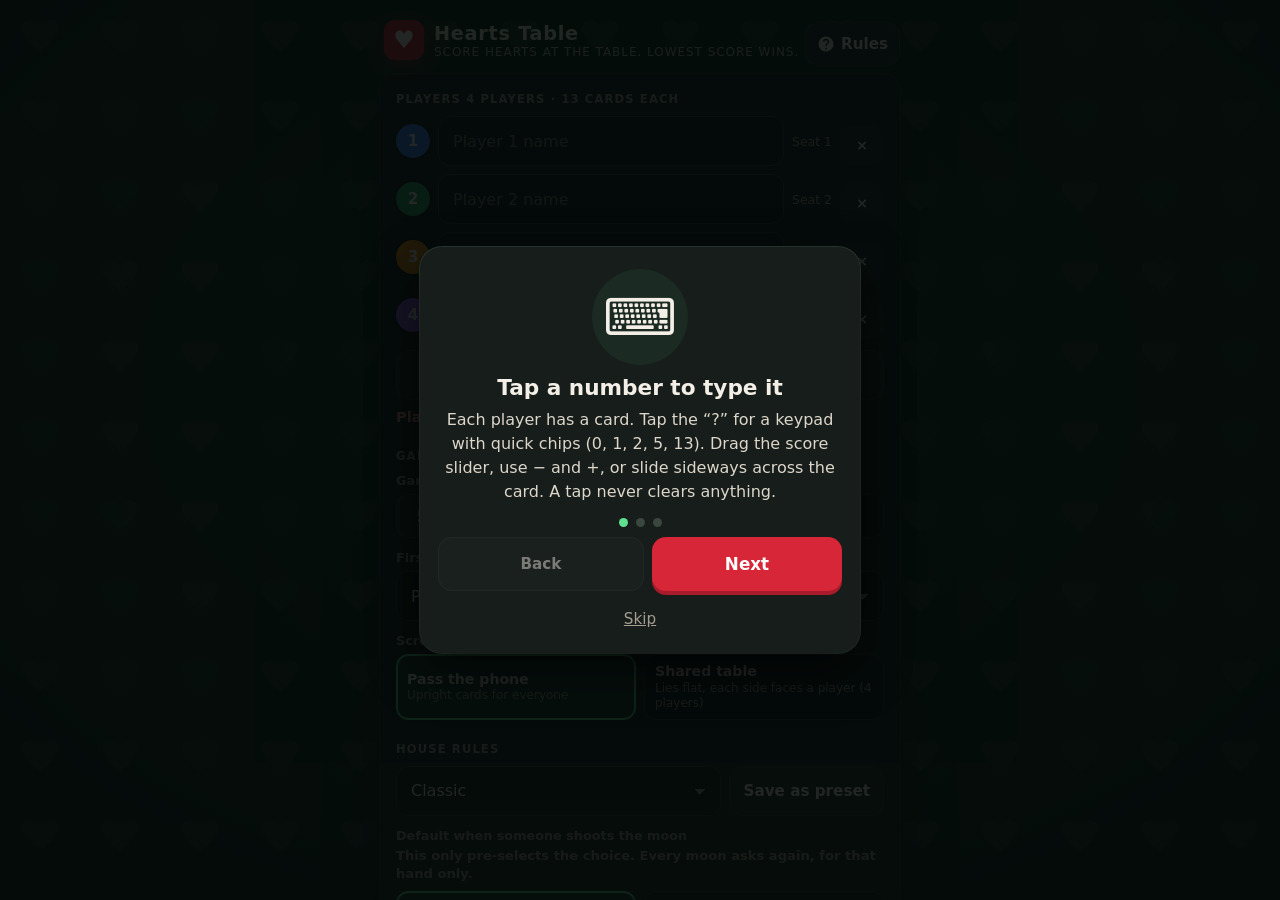
==== commit 4a45fcac: "Let each moon hand choose its scoring, and restore the score slider. Shoot-the-moon now asks, for th" ====
--- a/index.html
+++ b/index.html
@@ -451,6 +451,7 @@
 .chips > button[aria-pressed="true"] { background: #143425; box-shadow: inset 0 0 0 2px var(--ok); }
 .custom-target { flex: 1; min-width: 110px; }
 .custom-target input { min-height: 44px; }
+.moon-note { margin: -2px 0 8px; }
 .preset-row { display: grid; grid-template-columns: 1fr auto; gap: 8px; margin: 6px 0 12px; }
 .preset-row .ghost { min-height: 50px; padding: 0 14px; width: auto; }
 .rule-toggles { display: grid; gap: 8px; margin: 10px 0 12px; }
@@ -514,7 +515,10 @@
 .c-ok { background: #1a4d33 !important; color: #c9ffdc !important; box-shadow: inset 0 0 0 2px var(--ok) !important; }
 .c-q[aria-pressed="true"], .c-j[aria-pressed="true"] { background: #dfe7ff !important; color: #111a33 !important; }
 .c-j[aria-pressed="true"] { background: #ffd9a0 !important; color: #3a2405 !important; }
-.c-entry { grid-area: entry; display: grid; grid-template-columns: 48px minmax(0, 1fr) 48px; gap: 6px; height: clamp(48px, 7.4vh, 70px); }
+.c-entry { grid-area: entry; display: grid; grid-template-columns: 48px minmax(0, 1fr) 48px; grid-template-rows: minmax(44px, 1fr) 24px; gap: 2px 6px; height: auto; min-height: 70px; }
+.c-entry > .step:first-child { grid-column: 1; grid-row: 1; }
+.c-entry > .c-val { grid-column: 2; grid-row: 1; }
+.c-entry > .step:nth-child(3) { grid-column: 3; grid-row: 1; }
 .step { border-radius: 14px; background: var(--card2); color: var(--text); font-size: 1.6rem; font-weight: 800; box-shadow: inset 0 0 0 1px var(--edge); min-height: 44px; }
 .step:disabled { opacity: .35; }
 .c-val { border-radius: 14px; background: #f4efe6; color: #1c1916; font-size: clamp(1.6rem, 4.4vh, 2.6rem); font-weight: 900; font-variant-numeric: tabular-nums; min-height: 44px; }
@@ -525,16 +529,31 @@
 @keyframes pop { 50% { transform: scale(1.12); } }
 .card.locked .c-entry { opacity: .45; }
 .card.dragging { box-shadow: inset 4px 0 0 var(--pc), 0 0 0 3px #f3e2a8; }
-.c-drag { position: absolute; z-index: 6; left: 0; right: 0; top: 0; bottom: 0; width: 100%; height: 100%; margin: 0;
-  grid-column: 1 / -1; grid-row: 1 / -1;
-  background: rgba(10,18,16,.96); display: flex; flex-direction: column; align-items: center; justify-content: center; gap: 6px; padding: 12px 10px; pointer-events: none; border-radius: 18px; touch-action: none; }
+/* Score slider. The drag overlay used to be only a fill bar (.cd-scale) with
+   overflow:hidden and no thumb, so nothing moved under the finger. The old
+   jog-dial rules are still in the first stylesheet, but the markup that drew
+   that control left with the seat panels. A native range input also loses its
+   track and thumb on iOS Safari once an ancestor sets touch-action:none.
+   This thumb is a real element, positioned on each pointer move. */
+.c-slider { grid-column: 1 / -1; grid-row: 2; position: relative; display: flex; align-items: center; height: 24px; padding: 0 14px; touch-action: none; cursor: pointer; }
+.c-slider.off { opacity: .45; }
+.c-slider:focus-visible { outline: 3px solid #f3e2a8; outline-offset: 2px; }
+.cs-track, .cd-track { position: relative; flex: 1; height: 10px; border-radius: 99px; background: #3d4d46; box-shadow: inset 0 1px 2px rgba(0,0,0,.45); }
+.cs-fill, .cd-track > i { display: block; height: 100%; width: 0; border-radius: 99px; background: linear-gradient(90deg, #5ee08f, #e9c45a); pointer-events: none; }
+.cs-thumb, .cd-thumb {
+  position: absolute; top: 50%; left: 0; width: 22px; height: 22px; border-radius: 50%;
+  background: #fffdf7; border: 3px solid #1c1916; box-shadow: 0 1px 5px rgba(0,0,0,.55), 0 0 0 2px #e9c45a;
+  transform: translate(-50%, -50%); pointer-events: none;
+}
+/* The hit target is the whole row, so the thumb can stay small enough not to cover the track. */
+.c-slider::before { content: ""; position: absolute; left: 0; right: 0; top: -2px; bottom: -4px; }
+.c-drag { position: absolute; inset: 0; background: rgba(10,18,16,.95); display: flex; flex-direction: column; align-items: center; justify-content: center; gap: 8px; padding: 10px; pointer-events: none; border-radius: 18px; }
 .c-drag[hidden] { display: none; }
-.cd-num { font-size: clamp(40px, 9vh, 96px); font-weight: 900; line-height: 1; color: #fff; font-variant-numeric: tabular-nums; }
-.cd-slider { position: relative; width: min(92%, 440px); height: 44px; touch-action: none; }
-.cd-track { position: absolute; left: 17px; right: 17px; top: 50%; height: 14px; margin-top: -7px; border-radius: 99px; background: #efe6d4; box-shadow: inset 0 1px 2px rgba(0,0,0,.35), 0 0 0 1px rgba(255,255,255,.45); overflow: hidden; }
-.cd-track i { display: block; height: 14px; width: 0; background: linear-gradient(90deg, #5ee08f, #e9c45a); border-radius: 99px; }
-.cd-thumb { position: absolute; left: 0; top: 50%; width: 34px; height: 34px; border-radius: 50%; background: #fffdf7; box-shadow: 0 2px 8px rgba(0,0,0,.55), 0 0 0 3px #1c1916, 0 0 0 6px #e9c45a; transform: translate3d(17px,-50%,0); }
-.cd-range { width: min(92%, 440px); display: flex; justify-content: space-between; font-size: .85rem; color: #f4efe6; font-weight: 700; }
+.cd-num { font-size: clamp(56px, 12vh, 120px); font-weight: 900; line-height: 1; color: #fff; font-variant-numeric: tabular-nums; }
+.cd-slider { width: 90%; height: 36px; display: flex; align-items: center; }
+.cd-track { height: 12px; background: #2c3832; }
+.cd-thumb { width: 30px; height: 30px; }
+.cd-range { width: 90%; display: flex; justify-content: space-between; font-size: .8rem; color: var(--dim); font-weight: 700; }
 .cd-moon { opacity: 0; width: 90%; font-size: .8rem; color: #e5dcff; text-align: center; transition: opacity .15s; }
 .cd-moon.on { opacity: 1; }
 .cd-moon .bar { height: 6px; background: #2b2350; border-radius: 99px; overflow: hidden; margin-top: 4px; }
@@ -567,35 +586,20 @@
 .bar-btn svg { width: 22px; height: 22px; fill: currentColor; }
 .bar-btn:disabled { opacity: .4; }
 
-/* shared table: iPad standing on one side, every tile upright */
-.lay-table { padding: calc(8px + var(--safe-t)) 12px calc(6px + var(--safe-b)); max-width: 1600px; }
-.lay-table .cards { grid-auto-rows: minmax(0, 1fr); align-content: stretch; gap: 10px; }
-.lay-table.n3 .cards { grid-template-columns: 1fr; }
-.lay-table.n4 .cards, .lay-table.n5 .cards, .lay-table.n6 .cards { grid-template-columns: 1fr 1fr; }
-.lay-table.n5 .cards .card:last-child { grid-column: 1 / -1; }
-@media (orientation: landscape) {
-  .lay-table.n3 .cards { grid-template-columns: repeat(3, minmax(0, 1fr)); }
-  .lay-table.n4 .cards { grid-template-columns: repeat(4, minmax(0, 1fr)); }
-  .lay-table.n5 .cards { grid-template-columns: repeat(6, minmax(0, 1fr)); }
-  .lay-table.n5 .cards .card { grid-column: span 2; }
-  .lay-table.n5 .cards .card:nth-child(4) { grid-column: 2 / span 2; }
-  .lay-table.n5 .cards .card:nth-child(5) { grid-column: 4 / span 2; }
-  .lay-table.n6 .cards { grid-template-columns: repeat(3, minmax(0, 1fr)); }
-  .lay-table.n6 .cards .card:last-child { grid-column: auto; }
-}
-.lay-table .c-name { font-size: clamp(1.05rem, 2.6vh, 1.7rem); }
-.lay-table .c-total b { font-size: clamp(36px, 8vh, 112px); }
-.lay-table.n5 .c-total b, .lay-table.n6 .c-total b { font-size: clamp(32px, 6.2vh, 84px); }
-.lay-table .c-pass, .lay-table .c-tl, .lay-table .c-after { font-size: clamp(.78rem, 1.8vh, 1rem); }
-.lay-table .c-entry { height: clamp(52px, 7vh, 84px); grid-template-columns: minmax(48px, 72px) minmax(48px, 1fr) minmax(48px, 72px); }
-.lay-table .step, .lay-table .c-val { min-height: 56px; font-size: clamp(1.4rem, 3vh, 2.2rem); }
-.lay-table .c-acts button { min-height: 48px; min-width: 52px; font-size: 1rem; }
-.lay-table .g-title { font-size: clamp(1.05rem, 2.4vh, 1.45rem); }
-.lay-table .bar-btn { min-height: 52px; font-size: .8rem; }
-.lay-table .moon-main, .lay-table .primary.save { min-height: 58px; }
-.lay-table .cd-num { font-size: clamp(48px, 12vh, 140px); }
-.moon-choice { grid-template-columns: 1fr; margin: 8px 0 12px; }
-.moon-choice button { min-height: 58px; font-size: 1rem; }
+/* shared table (rotated, 4 players) */
+.lay-table { padding: 0; max-width: none; }
+.tbl { position: absolute; inset: 0; display: grid; gap: 8px; padding: 8px;
+  grid-template-columns: minmax(0, 26vmin) minmax(0, 1fr) minmax(0, 26vmin); grid-template-rows: minmax(0, 25vh) minmax(0, 1fr) minmax(0, 25vh); }
+.tq { position: relative; min-width: 0; min-height: 0; }
+.tq.q-top { grid-column: 1 / 4; grid-row: 1; }
+.tq.q-bottom { grid-column: 1 / 4; grid-row: 3; }
+.tq.q-left { grid-column: 1; grid-row: 2; }
+.tq.q-right { grid-column: 3; grid-row: 2; }
+.seat { position: absolute; left: 50%; top: 50%; transform: translate(-50%, -50%) rotate(var(--rot)); }
+.seat .card { width: 100%; height: 100%; }
+.hubx { grid-column: 2; grid-row: 2; min-width: 0; min-height: 0; display: flex; flex-direction: column; justify-content: center; gap: 6px; overflow: hidden; }
+.lay-table .g-title { font-size: 1rem; }
+.lay-table .bar-btn { min-height: 46px; font-size: .66rem; }
 
 /* keypad */
 .keypad-back { position: fixed; inset: 0; z-index: 118; background: rgba(0,0,0,.55); display: flex; align-items: flex-end; justify-content: center; padding: 10px 10px calc(10px + var(--safe-b)); }
@@ -635,6 +639,7 @@
 .moon-preview td:first-child { display: flex; align-items: center; gap: 8px; }
 .moon-preview .avatar { width: 24px; height: 24px; font-size: .8rem; }
 .moon-preview td.d { color: #e5dcff; font-weight: 800; }
+.seg.moon-choice { grid-template-columns: 1fr; margin: 8px 0 10px; }
 .jack-pick > button { min-width: 0; }
 
 /* toast with action */
@@ -758,7 +763,12 @@
 .game.n5 .c-pass, .game.n6 .c-pass { font-size: .74rem; }
 .game.n5 .card, .game.n6 .card { padding: 8px; gap: 2px 6px; }
 .game.n5 .c-total b, .game.n6 .c-total b { font-size: clamp(28px, 4.4vh, 52px); }
-.game.n5 .c-entry, .game.n6 .c-entry { height: clamp(44px, 6vh, 60px); grid-template-columns: 44px minmax(0, 1fr) 44px; }
+.game.n5 .c-entry, .game.n6 .c-entry { min-height: 68px; height: auto; grid-template-columns: 44px minmax(0, 1fr) 44px; grid-template-rows: minmax(44px, 1fr) 22px; }
+.game.n5 .c-slider, .game.n6 .c-slider { height: 22px; padding: 0 12px; }
+.game.n3 .c-entry { grid-template-rows: 44px 18px; min-height: 0; gap: 0 6px; }
+.game.n3 .c-slider { height: 18px; }
+.game.n3 .cs-thumb { width: 20px; height: 20px; }
+.game.n3 .c-val { min-height: 44px; }
 .game.n5 .c-acts button, .game.n6 .c-acts button { min-width: 44px; padding: 0 6px; }
 
 /* print (History → Print / PDF) */
@@ -818,14 +828,14 @@
       <div class="field-label">Screen</div>
       <div class="seg" role="group" aria-label="Screen layout">
         <button type="button" id="layout-phone" aria-pressed="true">Pass the phone<small>Upright cards for everyone</small></button>
-        <button type="button" id="layout-table" aria-pressed="false">Shared table<small>Upright tiles for an iPad on a stand</small></button>
+        <button type="button" id="layout-table" aria-pressed="false">Shared table<small>Lies flat, each side faces a player (4 players)</small></button>
       </div>
 
       <div class="kicker sp">House rules</div>
       <div class="preset-row"><select id="preset-select" aria-label="House rules preset"></select><button type="button" class="ghost" id="save-preset">Save as preset</button></div>
       <div class="field-label">Default when someone shoots the moon</div>
-      <p class="lede">Pre-selected on each moon hand. You still choose add or subtract every time.</p>
-      <div class="seg" role="group" aria-label="Default moon scoring">
+      <p class="muted small moon-note">This only pre-selects the choice. Every moon asks again, for that hand only.</p>
+      <div class="seg" role="group" aria-label="Moon scoring">
         <button type="button" id="mode-add" aria-pressed="true">+26 to everyone else<small>Shooter scores 0</small></button>
         <button type="button" id="mode-sub" aria-pressed="false">−26 to the shooter<small>Others score 0; can go below 0</small></button>
       </div>
@@ -1655,7 +1665,7 @@
   }
   function rulesSummary(r) {
     var t = pointsTotal(r);
-    var bits = ["Moon each hand, default " + (r.moonMode === "subtract" ? "−" + t + " to shooter" : "+" + t + " to others")];
+    var bits = [r.moonMode === "subtract" ? "Moon default −" + t + " to shooter" : "Moon default +" + t + " to others"];
     if (r.spot) bits.push("Spot hearts");
     if (r.jack) bits.push("J♦ −10");
     if (r.passMode === "nohold") bits.push("No hold hands");
@@ -1760,6 +1770,36 @@
   }
   function blankEntry(n) { var p = []; while (p.length < n) p.push(null); return { pts: p, queen: null, jack: null }; }
 
+  // Which way a moon hand was scored. Old saves omit moonMode; a negative
+  // shooter score, after putting a J♦ −10 back, means the shooter was subtracted.
+  function inferMoonMode(r) {
+    if (!r || !isInt(r.moon) || !Array.isArray(r.scores)) return null;
+    var adj = isInt(r.jack) && r.jack === r.moon ? 10 : 0;
+    var base = (isInt(r.scores[r.moon]) ? r.scores[r.moon] : 0) + adj;
+    return base < 0 ? "subtract" : "add";
+  }
+  function moonModeOf(r) {
+    if (!r || !isInt(r.moon)) return null;
+    if (r.moonMode === "subtract" || r.moonMode === "add") return r.moonMode;
+    return inferMoonMode(r);
+  }
+  function moonPoints(r) {
+    var mode = moonModeOf(r);
+    if (!mode) return 0;
+    if (mode === "subtract") return Math.abs((r.scores[r.moon] || 0) + (r.jack === r.moon ? 10 : 0));
+    var best = 0, i, v;
+    for (i = 0; i < r.scores.length; i++) {
+      if (i === r.moon || (r.out && r.out[i])) continue;
+      v = r.scores[i] + (r.jack === i ? 10 : 0);
+      if (v > best) best = v;
+    }
+    return best;
+  }
+  function moonChoiceLabel(r) {
+    var n = moonPoints(r);
+    return moonModeOf(r) === "subtract" ? "−" + n + " to the shooter" : "+" + n + " to everyone else";
+  }
+
   // Turn a complete entry into a stored hand.
   function makeHand(entry, st) {
     var hs = handStatus(entry, st);
@@ -1769,7 +1809,7 @@
     var scores = pts.slice();
     var jack = st.rules.jack ? entry.jack : null;
     if (isInt(jack)) scores[jack] -= 10;
-    return withOut({ scores: scores, pts: pts, moon: null, pass: passFor(st.rounds.length, active.length, st.rules.passMode),
+    return withOut({ scores: scores, pts: pts, moon: null, moonMode: null, pass: passFor(st.rounds.length, active.length, st.rules.passMode),
       dealer: currentDealer(st), queen: hs.queen, jack: isInt(jack) ? jack : null }, st);
   }
   // Remember who sat out, so editing an old hand later uses the same players.
@@ -1777,6 +1817,8 @@
     if (st.out && st.out.some(Boolean)) h.out = st.out.map(Boolean);
     return h;
   }
+  // moonMode overrides the game default for this hand only. The default still
+  // applies when a hand doesn't pass one (older callers, and the pre-selected choice).
   function makeMoonHand(shooter, st, jack, handIndex, dealer, pass, moonMode) {
     var n = st.players.length, active = activeSeats(st), total = pointsTotal(st.rules);
     var mode = moonMode === "subtract" || moonMode === "add" ? moonMode : (st.rules && st.rules.moonMode === "subtract" ? "subtract" : "add");
@@ -1791,40 +1833,6 @@
     return withOut({ scores: scores, pts: null, moon: shooter, moonMode: mode, pass: pass || passFor(k, active.length, st.rules.passMode),
       dealer: isInt(dealer) ? dealer : currentDealer(st), queen: shooter, jack: j }, st);
   }
-  // How many points the moon pile was, after undoing a J♦ −10 on the same hand.
-  function moonPoints(h) {
-    if (!h || !isInt(h.moon) || !h.scores) return 0;
-    var jackHere = isInt(h.jack), i, best, n;
-    if (h.moonMode === "subtract") {
-      n = -h.scores[h.moon];
-      if (jackHere && h.jack === h.moon) n -= 10;
-      return n;
-    }
-    best = 0;
-    for (i = 0; i < h.scores.length; i++) {
-      if (i === h.moon) continue;
-      n = h.scores[i] + (jackHere && h.jack === i ? 10 : 0);
-      if (n > best) best = n;
-    }
-    return best;
-  }
-  function moonPhrase(h) {
-    if (!h || !isInt(h.moon)) return "";
-    var n = moonPoints(h);
-    return h.moonMode === "subtract" ? "−" + n + " to the shooter" : "+" + n + " to everyone else";
-  }
-  // Scores are the source of truth for old saves that had one moon setting for the whole game.
-  function inferMoonMode(scores, shooter, fallback) {
-    if (!scores || !isInt(shooter) || shooter < 0 || shooter >= scores.length) {
-      return fallback === "subtract" || fallback === "add" ? fallback : null;
-    }
-    var self = scores[shooter], othersMax = -Infinity, i;
-    for (i = 0; i < scores.length; i++) if (i !== shooter && scores[i] > othersMax) othersMax = scores[i];
-    if (self <= -13 && othersMax <= 0) return "subtract";
-    if (othersMax >= 13) return "add";
-    if (fallback === "subtract" || fallback === "add") return fallback;
-    return null;
-  }
 
   /* ---------- totals, standings ---------- */
 
@@ -1870,7 +1878,7 @@
 
   function handRecap(r, players) {
     if (isInt(r.moon)) {
-      var s = players[r.moon] + " shot the moon (" + moonPhrase(r) + ")";
+      var s = players[r.moon] + " shot the moon (" + moonChoiceLabel(r) + ")";
       if (isInt(r.jack)) s += "; " + players[r.jack] + " took the J♦";
       return s;
     }
@@ -1915,7 +1923,7 @@
       (r.pts == null || (Array.isArray(r.pts) && r.pts.length === n && r.pts.every(isInt)));
   }
   // Fill fields older saves didn't have (pts, dealer, queen).
-  function upgradeHand(r, k, n, firstDealer, legacyMoon) {
+  function upgradeHand(r, k, n, firstDealer) {
     var h = { scores: r.scores.slice(), moon: isInt(r.moon) ? r.moon : null, pass: r.pass,
       pts: Array.isArray(r.pts) ? r.pts.slice() : (isInt(r.moon) ? null : r.scores.slice()),
       dealer: isInt(r.dealer) && r.dealer >= 0 && r.dealer < n ? r.dealer : mod((firstDealer || 0) + k, n),
@@ -1925,11 +1933,9 @@
       if (h.moon !== null) h.queen = h.moon;
       else if (h.pts) { var c = h.pts.map(function (p, i) { return p >= 13 ? i : -1; }).filter(function (i) { return i >= 0; }); if (c.length === 1) h.queen = c[0]; }
     }
-    if (h.moon !== null) {
-      var explicit = r.moonMode === "add" || r.moonMode === "subtract" ? r.moonMode : null;
-      var fromScores = inferMoonMode(h.scores, h.moon, null);
-      h.moonMode = fromScores || explicit || (legacyMoon === "subtract" ? "subtract" : "add");
-    }
+    // Scores are the record. Infer the choice so a save from before per-hand
+    // moons still shows the way that hand was actually scored.
+    h.moonMode = inferMoonMode(h);
     return h;
   }
   // Accepts v1 (localStorage era), v2 (4 players) and v3 states.
@@ -1940,8 +1946,7 @@
       ? p.players.map(function (x, i) { return normName(x, "Player " + (i + 1)); }) : ["Player 1", "Player 2", "Player 3", "Player 4"];
     var n = players.length;
     var fd = isInt(p.firstDealer) ? mod(p.firstDealer, n) : 0;
-    var legacyMoon = (p.rules && p.rules.moonMode) || p.moonMode;
-    var rounds = (Array.isArray(p.rounds) ? p.rounds : []).filter(function (r) { return validHand(r, n); }).map(function (r, k) { return upgradeHand(r, k, n, fd, legacyMoon); });
+    var rounds = (Array.isArray(p.rounds) ? p.rounds : []).filter(function (r) { return validHand(r, n); }).map(function (r, k) { return upgradeHand(r, k, n, fd); });
     var st = {
       version: 3, id: typeof p.id === "string" && p.id ? p.id.slice(0, 80) : makeId(t), started: !!p.started,
       startedAt: isInt(p.startedAt) ? p.startedAt : t, players: players,
@@ -1965,7 +1970,7 @@
       players: st.players.slice(), colors: st.colors.slice(), out: st.out.slice(), target: st.target, rules: clone(st.rules),
       moonMode: st.rules.moonMode, firstDealer: st.firstDealer, rounds: clone(st.rounds), totals: tots,
       winners: w, winnerNames: w.map(function (i) { return st.players[i]; }),
-      moons: st.rounds.map(function (r, k) { return isInt(r.moon) ? { round: k, player: r.moon, name: st.players[r.moon], moonMode: r.moonMode === "subtract" ? "subtract" : "add" } : null; }).filter(Boolean),
+      moons: st.rounds.map(function (r, k) { return isInt(r.moon) ? { round: k, player: r.moon, name: st.players[r.moon] } : null; }).filter(Boolean),
       hands: st.rounds.length
     };
   }
@@ -2058,7 +2063,7 @@
 
   function csvCell(v) { var s = v == null ? "" : String(v); return /[",\n]/.test(s) ? '"' + s.replace(/"/g, '""') + '"' : s; }
   function toCsv(games) {
-    var rows = [["game_id", "finished_at", "target", "rules", "hand", "player", "seat", "points", "score", "running_total", "rank_after", "dealer", "pass", "moon", "queen", "jack", "final_total", "winner", "moon_choice"]];
+    var rows = [["game_id", "finished_at", "target", "rules", "hand", "player", "seat", "points", "score", "running_total", "rank_after", "dealer", "pass", "moon", "queen", "jack", "final_total", "winner", "moon_mode"]];
     (games || []).forEach(function (g) {
       var n = g.players.length, run = runningTotals(g.rounds, n), act = range(n).filter(function (i) { return !(g.out && g.out[i]); });
       var rulesTxt = rulesSummary(sanitizeRules(g.rules, g.moonMode));
@@ -2066,8 +2071,7 @@
         var rk = ranks(run[k], act);
         g.players.forEach(function (p, i) {
           rows.push([g.id, new Date(g.finishedAt).toISOString(), g.target, rulesTxt, k + 1, p, i + 1, r.pts ? r.pts[i] : "", r.scores[i], run[k][i], rk[i] || "",
-            g.players[r.dealer] || "", r.pass, r.moon === i ? "yes" : "", r.queen === i ? "yes" : "", r.jack === i ? "yes" : "", g.totals[i], (g.winners || []).indexOf(i) !== -1 ? "yes" : "",
-            isInt(r.moon) ? (r.moonMode === "subtract" ? "subtract" : "add") : ""]);
+            g.players[r.dealer] || "", r.pass, r.moon === i ? "yes" : "", r.queen === i ? "yes" : "", r.jack === i ? "yes" : "", g.totals[i], (g.winners || []).indexOf(i) !== -1 ? "yes" : "", isInt(r.moon) ? (moonModeOf(r) || "") : ""]);
         });
       });
     });
@@ -2115,7 +2119,8 @@
     COLORS: COLORS, MIN_PLAYERS: MIN_PLAYERS, MAX_PLAYERS: MAX_PLAYERS, PASS_LABEL: PASS_LABEL,
     isInt: isInt, defaultRules: defaultRules, sanitizeRules: sanitizeRules, rulesSummary: rulesSummary, pointsTotal: pointsTotal, cardsInfo: cardsInfo,
     activeSeats: activeSeats, passCycle: passCycle, passFor: passFor, passTarget: passTarget, nextDealer: nextDealer, currentDealer: currentDealer,
-    entryBounds: entryBounds, queenCandidates: queenCandidates, handStatus: handStatus, blankEntry: blankEntry, makeHand: makeHand, makeMoonHand: makeMoonHand, moonPhrase: moonPhrase,
+    entryBounds: entryBounds, queenCandidates: queenCandidates, handStatus: handStatus, blankEntry: blankEntry, makeHand: makeHand, makeMoonHand: makeMoonHand,
+    moonModeOf: moonModeOf, moonChoiceLabel: moonChoiceLabel,
     totals: totals, runningTotals: runningTotals, leaders: leaders, losers: losers, ranks: ranks, isOver: isOver, winners: winners, handRecap: handRecap,
     makeId: makeId, normName: normName, nameKey: nameKey, isPlaceholder: isPlaceholder, newGame: newGame, validHand: validHand, sanitizeState: sanitizeState,
     buildRecord: buildRecord, validRecord: validRecord, normalizeRecord: normalizeRecord, parseBackup: parseBackup, mergeGames: mergeGames, updateRoster: updateRoster,
@@ -3116,6 +3121,10 @@
 /* Hearts Table v5 app, part 1: state, storage, migration, feedback, small UI helpers. */
 var L = window.HeartsLogic, R = window.HeartsRules, M = window.HeartsMoon, DB = window.HeartsDB;
 var LEGACY_KEYS = { state: "hearts-scorekeeper-v1", draft: "hearts-draft-v1", bag: "hearts-moon-bag-v1" };
+var TABLE_SEATS = [ // shared-table mode, 4 players: bottom, left, top, right (clockwise)
+  { pos: "bottom", rot: 0, label: "Bottom" }, { pos: "left", rot: 90, label: "Left" },
+  { pos: "top", rot: 180, label: "Top" }, { pos: "right", rot: 270, label: "Right" }
+];
 var SEAT_WORD = ["Seat 1", "Seat 2", "Seat 3", "Seat 4", "Seat 5", "Seat 6"];
 var PHONE_TUNE = { unit: 22, maxGain: 2.2 };   // pass-the-phone slide: 22 px per point, gentle acceleration
 var TABLE_TUNE = null;                         // shared table keeps the original feel
@@ -3390,18 +3399,17 @@
 }
 
 /* ---- 10-table.js ---- */
-/* Part 2: the game screen. Pass-the-phone (default) and shared-table (upright tiles for a stand). */
+/* Part 2: the game screen. Pass-the-phone (upright, default) and shared-table (rotated, 4 players) layouts. */
 var built = { key: "", mode: "phone" };
 var drags = {};        // pointerId -> drag
 var dragBySeat = {};   // seat -> drag
 var keypadSeat = null, keypadBuf = "", keypadFresh = true;
 
 function layoutMode() {
-  if (!state || settings.layout !== "table") return "phone";
-  var n = R.activeSeats(state).length;
-  return n >= 3 && n <= 6 ? "table" : "phone";
-}
-function seatRot() { return 0; }
+  if (!state) return "phone";
+  return settings.layout === "table" && state.players.length === 4 && R.activeSeats(state).length === 4 ? "table" : "phone";
+}
+function seatRot(i) { return layoutMode() === "table" ? TABLE_SEATS[i].rot : 0; }
 
 // Everything about the hand being entered (or edited).
 function ctx() {
@@ -3432,6 +3440,9 @@
       '<button type="button" class="step" id="cminus-' + i + '" aria-label="' + esc(state.players[i]) + ' minus 1">−</button>' +
       '<button type="button" class="c-val unknown" id="cval-' + i + '" aria-label="' + esc(state.players[i]) + ' points this hand">?</button>' +
       '<button type="button" class="step" id="cplus-' + i + '" aria-label="' + esc(state.players[i]) + ' plus 1">+</button>' +
+      '<div class="c-slider" id="cslider-' + i + '" data-seat="' + i + '" role="slider" tabindex="0" aria-orientation="horizontal" aria-valuemin="0" aria-valuemax="26" aria-valuenow="0" aria-label="' + esc(state.players[i]) + ' score slider">' +
+        '<div class="cs-track" id="cstrack-' + i + '"><i class="cs-fill" id="csfill-' + i + '"></i><span class="cs-thumb" id="csthumb-' + i + '"></span></div>' +
+      '</div>' +
     '</div>' +
     '<div class="c-acts">' +
       '<button type="button" class="c-ok" id="cok-' + i + '" hidden></button>' +
@@ -3440,8 +3451,7 @@
       '<button type="button" class="c-moon" id="cmoon-' + i + '" hidden>🌙 Moon</button>' +
     '</div>' +
     '<div class="c-drag" id="cdrag-' + i + '" hidden><div class="cd-num" id="cdnum-' + i + '">0</div>' +
-      '<div class="cd-slider" id="cdslider-' + i + '" role="slider" aria-valuemin="0" aria-valuemax="26" aria-valuenow="0" aria-label="' + esc(state.players[i]) + ' score">' +
-        '<div class="cd-track"><i id="cdbar-' + i + '"></i></div><span class="cd-thumb" id="cdthumb-' + i + '"></span></div>' +
+      '<div class="cd-slider"><div class="cd-track"><i id="cdbar-' + i + '"></i><span class="cd-thumb" id="cdthumb-' + i + '"></span></div></div>' +
       '<div class="cd-range"><span id="cdmin-' + i + '">0</span><span id="cdcap-' + i + '"></span><span id="cdmax-' + i + '">26</span></div>' +
       '<div class="cd-moon" id="cdmoon-' + i + '"><span>🌙 keep pushing to shoot the moon</span><div class="bar"><i></i></div></div></div>' +
   '</div>';
@@ -3479,7 +3489,13 @@
   built = { key: key, mode: mode };
   var g = $("game");
   g.className = "game lay-" + mode + " n" + act.length;
-  g.innerHTML = controlsHtml() + '<section class="cards" id="cards">' + act.map(cardHtml).join("") + "</section>" + entryHtml() + barHtml();
+  if (mode === "table") {
+    g.innerHTML = '<div class="tbl">' + TABLE_SEATS.map(function (s, i) {
+      return '<div class="tq q-' + s.pos + '"><div class="seat" id="seat-' + i + '" style="--rot:' + s.rot + 'deg">' + cardHtml(i) + "</div></div>";
+    }).join("") + '<div class="hubx">' + controlsHtml() + entryHtml() + barHtml() + "</div></div>";
+  } else {
+    g.innerHTML = controlsHtml() + '<section class="cards" id="cards">' + act.map(cardHtml).join("") + "</section>" + entryHtml() + barHtml();
+  }
   act.forEach(wireCard);
   $("save-btn").addEventListener("click", trySave);
   $("moon-btn").addEventListener("click", function () { askMoon(null); });
@@ -3492,9 +3508,20 @@
   $("edit-cancel").addEventListener("click", cancelEdit);
   $("g-over-results").addEventListener("click", function () { showWinnerScreen(true); });
   $("g-over-new").addEventListener("click", askNewGame);
-}
-
-function sizeSeats() { /* stand layout sizes itself with the grid */ }
+  sizeSeats();
+}
+
+function sizeSeats() {
+  if (built.mode !== "table") return;
+  TABLE_SEATS.forEach(function (s, i) {
+    var seat = $("seat-" + i);
+    if (!seat) return;
+    var r = seat.parentNode.getBoundingClientRect();
+    var swap = s.rot === 90 || s.rot === 270;
+    seat.style.width = (swap ? r.height : r.width) + "px";
+    seat.style.height = (swap ? r.width : r.height) + "px";
+  });
+}
 
 function wireCard(i) {
   var card = $("card-" + i);
@@ -3512,6 +3539,12 @@
   $("cq-" + i).addEventListener("click", function () { if (locked()) return; entry.queen = entry.queen === i ? null : i; persist(); paintAll(); buzz(8); });
   if ($("cj-" + i)) $("cj-" + i).addEventListener("click", function () { if (locked()) return; entry.jack = entry.jack === i ? null : i; persist(); paintAll(); buzz(8); });
   $("cmoon-" + i).addEventListener("click", function () { askMoon(i); });
+  var sl = $("cslider-" + i);
+  sl.addEventListener("pointerdown", onSliderDown, { passive: false });
+  sl.addEventListener("pointermove", onSliderMove, { passive: false });
+  sl.addEventListener("pointerup", onSliderUp);
+  sl.addEventListener("pointercancel", onSliderCancel);
+  sl.addEventListener("lostpointercapture", onSliderCancel);
 }
 
 /* ---------- entry operations ---------- */
@@ -3618,12 +3651,15 @@
     after.textContent = c.editing ? "after hand " + (c.index + 1) : (ev !== null && !lk ? "→ " + (base[i] + ev) : "");
     var tgt = R.passTarget(i, c.pass, c.active);
     $("cpass-" + i).textContent = c.pass === "hold" ? "No pass this hand" : (tgt === null ? "" : "Pass 3 " + c.pass + " → " + state.players[tgt]);
+    var b = R.entryBounds(entry.pts, i, c.active, total);
     var val = $("cval-" + i);
-    val.classList.toggle("unknown", v === null && !sug);
-    val.classList.toggle("sug", v === null && !!sug);
-    val.textContent = v !== null ? String(v) : (sug ? String(hs.suggestion.value) : "?");
+    if (!sliderDragFor(i)) {
+      val.classList.toggle("unknown", v === null && !sug);
+      val.classList.toggle("sug", v === null && !!sug);
+      val.textContent = v !== null ? String(v) : (sug ? String(hs.suggestion.value) : "?");
+      paintSlider(i, isInt(v) ? v : 0, b.max);
+    }
     val.setAttribute("aria-label", state.players[i] + ": " + (v !== null ? v + " points" : sug ? "suggested " + hs.suggestion.value + ", not confirmed" : "not set") + ". Tap to type.");
-    var b = R.entryBounds(entry.pts, i, c.active, total);
     $("cminus-" + i).disabled = lk || v === null && !sug || (v !== null && v <= 0);
     $("cplus-" + i).disabled = lk || (isInt(v) ? v >= b.max : b.max <= 0);
     var ok = $("cok-" + i);
@@ -3649,7 +3685,7 @@
   $("g-target").textContent = "Game to " + state.target;
   paintClock();
   $("edit-banner").hidden = !c.editing;
-  if (c.editing) $("edit-text").textContent = "Editing hand " + (c.index + 1) + " · totals shown as of that hand" + (c.hand && c.hand.moon !== null ? " · " + R.moonPhrase(c.hand) : "");
+  if (c.editing) $("edit-text").textContent = "Editing hand " + (c.index + 1) + " · totals shown as of that hand";
 
   // meter + status
   var pct = Math.max(0, Math.min(100, hs.sum / total * 100));
@@ -3721,7 +3757,7 @@
 var SLIDE_START = 10;
 function onDown(e, i) {
   if (moonBusy || locked()) return;
-  if (e.target.closest && e.target.closest("button") && !e.target.closest(".c-val")) return;
+  if (e.target.closest && (e.target.closest(".c-slider") || (e.target.closest("button") && !e.target.closest(".c-val")))) return;
   if (dragBySeat[i]) return;
   if (e.pointerType === "mouse" && e.button !== 0) return;
   e.preventDefault();
@@ -3764,25 +3800,11 @@
 }
 function paintDrag(d, b) {
   var i = d.seat, v = d.st.value, over = d.st.over || 0;
-  var tune = built.mode === "table" ? TABLE_TUNE : PHONE_TUNE;
-  var unit = tune && tune.unit > 0 ? tune.unit : L.JOG_BASE_PX;
-  var shown = v + (d.st.accum || 0) / unit;
-  if (shown < b.min) shown = b.min;
-  if (shown > b.max) shown = b.max;
-  var pct = b.max > b.min ? (shown - b.min) / (b.max - b.min) * 100 : 0;
+  var pct = b.max ? v / b.max * 100 : 0;
   $("cdnum-" + i).textContent = String(v);
-  var slider = $("cdslider-" + i);
-  if (slider) {
-    slider.setAttribute("aria-valuemax", String(b.max));
-    slider.setAttribute("aria-valuenow", String(v));
-    void slider.offsetWidth;
-    var track = slider.querySelector(".cd-track");
-    var inner = track ? track.clientWidth : 0;
-    $("cdbar-" + i).style.width = Math.round(inner * pct / 100) + "px";
-    // translate3d, not left: iOS Safari often waits until touchend to paint left/width.
-    var x = 17 + Math.max(0, (slider.clientWidth || 0) - 34) * pct / 100;
-    $("cdthumb-" + i).style.transform = "translate3d(" + x.toFixed(1) + "px,-50%,0)";
-  }
+  $("cdbar-" + i).style.width = pct + "%";
+  $("cdthumb-" + i).style.left = pct + "%";
+  paintSlider(i, v, b.max);
   $("cdmin-" + i).textContent = "0";
   $("cdmax-" + i).textContent = String(b.max);
   $("cdcap-" + i).textContent = v === b.max && b.max < handTotal() ? "the rest" : "";
@@ -3823,7 +3845,99 @@
   }
   if ($("cdrag-" + d.seat)) $("cdrag-" + d.seat).hidden = true;
 }
-function endAllDrags() { Object.keys(drags).forEach(function (k) { endDrag(drags[k]); }); }
+function endAllDrags() {
+  Object.keys(drags).forEach(function (k) { endDrag(drags[k]); });
+  Object.keys(sliderDrags).forEach(function (k) {
+    var d = sliderDrags[k];
+    delete sliderDrags[k];
+    var sl = $("cslider-" + d.seat);
+    if (sl) { try { sl.releasePointerCapture(Number(k)); } catch (e) {} }
+  });
+}
+
+/* ---------- score slider (track + thumb) ---------- */
+var sliderDrags = {};
+function sliderDragFor(i) {
+  var k;
+  for (k in sliderDrags) if (sliderDrags[k].seat === i) return sliderDrags[k];
+  return null;
+}
+function paintSlider(i, value, max) {
+  var sl = $("cslider-" + i);
+  if (!sl) return;
+  var pct = max > 0 ? Math.max(0, Math.min(100, (value / max) * 100)) : 0;
+  var fill = $("csfill-" + i), thumb = $("csthumb-" + i);
+  if (fill) fill.style.width = pct + "%";
+  if (thumb) thumb.style.left = pct + "%";
+  sl.classList.toggle("off", !(max > 0));
+  sl.setAttribute("aria-valuemax", String(max));
+  sl.setAttribute("aria-valuenow", String(Math.round(value) || 0));
+  sl.setAttribute("aria-valuetext", max > 0 ? Math.round(value) + " of " + max : "no points left");
+  sl.setAttribute("aria-disabled", max > 0 && !locked() ? "false" : "true");
+}
+// Finger position along the track, in the player's own left-to-right axis
+// (shared-table seats are rotated). Returns 0..1.
+function sliderRatio(track, clientX, clientY, rot) {
+  var r = track.getBoundingClientRect();
+  var along = L.localDx(clientX - (r.left + r.width / 2), clientY - (r.top + r.height / 2), rot);
+  var w = track.offsetWidth || 1;
+  return Math.max(0, Math.min(1, (along + w / 2) / w));
+}
+function sliderValueAt(d, x, y) {
+  var track = $("cstrack-" + d.seat);
+  if (!track || !(d.max > 0)) return 0;
+  return Math.max(0, Math.min(d.max, Math.round(sliderRatio(track, x, y, seatRot(d.seat)) * d.max)));
+}
+function previewSlider(d, x, y) {
+  var v = sliderValueAt(d, x, y);
+  paintSlider(d.seat, v, d.max);
+  var val = $("cval-" + d.seat);
+  if (val) {
+    val.textContent = String(v);
+    val.classList.remove("unknown", "sug");
+  }
+  if (v !== d.last) { d.last = v; buzz(5); sfx("tick"); }
+  return v;
+}
+function onSliderDown(e) {
+  if (moonBusy || locked()) return;
+  if (e.pointerType === "mouse" && e.button !== 0) return;
+  var i = Number(e.currentTarget.getAttribute("data-seat"));
+  var b = boundsFor(i);
+  if (!(b.max > 0)) { toast("No points left for " + state.players[i] + "."); sfx("error"); return; }
+  e.preventDefault();
+  e.stopPropagation();
+  try { e.currentTarget.setPointerCapture(e.pointerId); } catch (err) {}
+  var d = { pid: e.pointerId, seat: i, from: entry.pts[i], max: b.max, last: null };
+  sliderDrags[e.pointerId] = d;
+  previewSlider(d, e.clientX, e.clientY);
+}
+function onSliderMove(e) {
+  var d = sliderDrags[e.pointerId];
+  if (!d) return;
+  e.preventDefault();
+  previewSlider(d, e.clientX, e.clientY);
+}
+function finishSlider(d, x, y, commit) {
+  if (!d || sliderDrags[d.pid] !== d) return;
+  delete sliderDrags[d.pid];
+  var sl = $("cslider-" + d.seat);
+  if (sl) { try { sl.releasePointerCapture(d.pid); } catch (e) {} }
+  if (!commit) { paintAll(); return; }
+  var v = sliderValueAt(d, x, y);
+  if (v === handTotal() && d.max === handTotal()) { paintAll(); askMoon(d.seat, true); return; }
+  if (v !== d.from) setPts(d.seat, v, true); else paintAll();
+}
+function onSliderUp(e) {
+  var d = sliderDrags[e.pointerId];
+  if (!d) return;
+  finishSlider(d, e.clientX, e.clientY, true);
+}
+function onSliderCancel(e) {
+  var d = sliderDrags[e.pointerId];
+  if (!d) return;
+  finishSlider(d, e.clientX, e.clientY, false);
+}
 
 /* ---------- keypad ---------- */
 function openKeypad(i, firstDigit) {
@@ -3970,7 +4084,6 @@
 var pendingSheet = false;
 
 /* ---------- shooting the moon ---------- */
-var lastMoonMode = "add";
 function askMoon(seat, fromValue) {
   if (locked() || moonBusy || !state) return;
   var c = ctx();
@@ -3986,25 +4099,28 @@
     return;
   }
   var jack = state.rules.jack ? (isInt(entry.jack) ? entry.jack : null) : null;
+  // The game setting only pre-selects. Editing a moon hand starts on that hand's own choice.
   var mode = state.rules.moonMode === "subtract" ? "subtract" : "add";
-  if (c.hand && c.hand.moon === seat && (c.hand.moonMode === "add" || c.hand.moonMode === "subtract")) mode = c.hand.moonMode;
-  var total = handTotal();
+  if (c.editing && c.hand && c.hand.moon === seat) mode = R.moonModeOf(c.hand) || mode;
   var draw = function () {
     var hand = R.makeMoonHand(seat, c.st, jack, c.index, c.dealer, c.pass, mode);
     var n = state.players.length, run = R.runningTotals(state.rounds, n);
     var before = c.editing ? (c.index > 0 ? run[c.index - 1] : state.players.map(function () { return 0; })) : R.totals(state.rounds, n);
+    var total = handTotal();
     var rows = c.active.map(function (i) {
       return "<tr><td>" + avatar(state, i) + " " + esc(state.players[i]) + "</td><td>" + before[i] + '</td><td class="d">' + (hand.scores[i] >= 0 ? "+" : "") + hand.scores[i] + "</td><td><b>" + (before[i] + hand.scores[i]) + "</b></td></tr>";
     }).join("");
     var how = mode === "subtract" ? esc(state.players[seat]) + " gets −" + total + "; everyone else 0." : esc(state.players[seat]) + " scores 0; everyone else +" + total + ".";
+    var choice = '<div class="field-label">How should this hand be scored?</div>' +
+      '<div class="seg moon-choice" role="group" aria-label="Moon scoring for this hand">' +
+      '<button type="button" id="moon-add" aria-pressed="' + (mode === "add" ? "true" : "false") + '">+' + total + ' to everyone else<small>Shooter scores 0</small></button>' +
+      '<button type="button" id="moon-sub" aria-pressed="' + (mode === "subtract" ? "true" : "false") + '">−' + total + ' to the shooter<small>Others score 0; can go below 0</small></button>' +
+      "</div>";
     var jackHtml = state.rules.jack ? '<div class="field-label">Who took the J♦ (−10)?</div><div class="chips jack-pick">' + c.active.map(function (i) {
       return '<button type="button" data-j="' + i + '" aria-pressed="' + (jack === i ? "true" : "false") + '">' + esc(state.players[i]) + "</button>";
     }).join("") + "</div>" : "";
-    var choice = '<div class="seg moon-choice" role="group" aria-label="How to score this moon">' +
-      '<button type="button" id="moon-add" aria-pressed="' + (mode === "add" ? "true" : "false") + '">+' + total + ' to everyone else<small>Shooter scores 0</small></button>' +
-      '<button type="button" id="moon-sub" aria-pressed="' + (mode === "subtract" ? "true" : "false") + '">−' + total + ' to the shooter<small>Others score 0</small></button></div>';
-    return "<p>" + (fromValue ? esc(state.players[seat]) + " took all " + total + " points. " : "") +
-      "Choose for this hand only. " + how + "</p>" + choice +
+    return "<p>" + (fromValue ? esc(state.players[seat]) + " took all " + total + " points. " : "") + "This choice is only for this hand. " + how + "</p>" +
+      choice +
       '<table class="moon-preview"><thead><tr><th>Player</th><th>Now</th><th>Hand</th><th>New total</th></tr></thead><tbody>' + rows + "</tbody></table>" + jackHtml;
   };
   var confirm = function () {
@@ -4014,16 +4130,16 @@
   };
   openModal(state.players[seat] + " shot the moon?", draw(), [
     { label: fromValue ? "Cancel" : "Not a moon", className: "ghost", id: "moon-cancel", onClick: closeModal },
-    { label: "🌙 Score this hand", className: "primary", id: "moon-confirm", onClick: confirm }
+    { label: "🌙 Shoot the moon", className: "primary", id: "moon-confirm", onClick: confirm }
   ]);
-  faceModal(0);
+  faceModal(seatRot(seat));
   var wireMoon = function () {
+    var add = $("moon-add"), sub = $("moon-sub");
+    if (add) add.addEventListener("click", function () { mode = "add"; $("modal-body").innerHTML = draw(); wireMoon(); });
+    if (sub) sub.addEventListener("click", function () { mode = "subtract"; $("modal-body").innerHTML = draw(); wireMoon(); });
     $("modal-body").querySelectorAll("[data-j]").forEach(function (b) {
       b.addEventListener("click", function () { jack = Number(b.getAttribute("data-j")); $("modal-body").innerHTML = draw(); wireMoon(); });
     });
-    var add = $("moon-add"), sub = $("moon-sub");
-    if (add) add.addEventListener("click", function () { mode = "add"; $("modal-body").innerHTML = draw(); wireMoon(); });
-    if (sub) sub.addEventListener("click", function () { mode = "subtract"; $("modal-body").innerHTML = draw(); wireMoon(); });
   };
   wireMoon();
 }
@@ -4033,9 +4149,8 @@
   endAllDrags();
   var c = ctx();
   var hand = R.makeMoonHand(seat, c.st, jack, c.index, c.dealer, c.pass, mode);
-  lastMoonMode = hand.moonMode;
   moonBusy = true; // so the winner screen / scorecard waits for the animation
-  startMoonAnimation(seat);
+  startMoonAnimation(seat, null, hand.moonMode);
   commitHand(hand, c);
 }
 
@@ -4055,26 +4170,27 @@
   if (pendingWinner) { pendingWinner = false; pendingSheet = false; showWinnerScreen(); }
   else if (pendingSheet) { pendingSheet = false; openScorecard({ auto: true, hand: state.rounds.length - 1 }); }
 }
-function moonText() {
+function moonText(mode) {
   var t = handTotal();
-  return lastMoonMode === "subtract" ? "Minus " + t + " for the shooter" : "Everyone else takes " + t;
-}
-function playCalmMoon(name) {
+  var m = mode === "subtract" || mode === "add" ? mode : (state && state.rules.moonMode === "subtract" ? "subtract" : "add");
+  return m === "subtract" ? "Minus " + t + " for the shooter" : "Everyone else takes " + t;
+}
+function playCalmMoon(name, mode) {
   var stage = $("moon-stage");
   stage.hidden = false;
-  stage.innerHTML = '<div class="moon-sky calm"></div><div class="calm-moon"><span class="calm-badge">🌙</span><b>' + esc(name) + " shot the moon!</b><span>" + esc(moonText()) + "</span><small>Tap to continue</small></div>";
+  stage.innerHTML = '<div class="moon-sky calm"></div><div class="calm-moon"><span class="calm-badge">🌙</span><b>' + esc(name) + " shot the moon!</b><span>" + esc(moonText(mode)) + "</span><small>Tap to continue</small></div>";
   var t = setTimeout(moonDone, 2200);
   return { skip: function () { clearTimeout(t); moonDone(); } };
 }
 // The celebration is always upright (rot 0), whichever layout is in use.
-function startMoonAnimation(seat, forcedId) {
+function startMoonAnimation(seat, forcedId, mode) {
   var id = forcedId || pickVariant();
   moonBusy = true;
   moonStartedAt = Date.now();
   sfx("bang");
   buzz([20, 60, 120]);
   var name = state.players[seat];
-  if (calm() && !forcedId) { moonCtl = playCalmMoon(name); return "calm"; }
+  if (calm() && !forcedId) { moonCtl = playCalmMoon(name, mode); return "calm"; }
   moonCtl = M.play({ container: $("moon-stage"), name: name, rot: 0, variant: id, timeScale: window.__heartsTS || 1, onDone: moonDone });
   return id;
 }
@@ -4160,7 +4276,7 @@
 /* ---------- hands list ---------- */
 function handTags(h, st) {
   var t = [];
-  if (h.moon !== null) t.push('<span class="tag moon">☾ Shot the moon: ' + esc(st.players[h.moon]) + " · " + esc(R.moonPhrase(h)) + "</span>");
+  if (h.moon !== null) t.push('<span class="tag moon">☾ Shot the moon: ' + esc(st.players[h.moon]) + " · " + esc(R.moonChoiceLabel(h)) + "</span>");
   else if (isInt(h.queen)) t.push('<span class="tag q">♠Q ' + esc(st.players[h.queen]) + "</span>");
   if (isInt(h.jack)) t.push('<span class="tag j">J♦ ' + esc(st.players[h.jack]) + "</span>");
   return t.join("");
@@ -4236,7 +4352,7 @@
       var b = (h.moon === i ? '<em class="mt">☾</em>' : "") + (h.queen === i && h.moon === null ? '<em class="qb">♠Q</em>' : "") + (h.jack === i ? '<em class="jb">J♦</em>' : "");
       return "<td" + (h.moon === i ? ' class="shooter"' : "") + "><b>" + (h.scores[i] > 0 ? "+" : "") + h.scores[i] + "</b>" + b + "<small>" + run[k][i] + "</small></td>";
     }).join("") + '<td class="ps">' + esc(initialOf(st.players[h.dealer])) + " · " + esc(R.PASS_LABEL[h.pass].replace("Pass ", "")) +
-      (h.moon !== null ? '<br><span class="tag moon">☾ ' + esc(st.players[h.moon]) + " · " + esc(R.moonPhrase(h)) + "</span>" : "") +
+      (h.moon !== null ? '<br><span class="tag moon">☾ ' + esc(st.players[h.moon]) + " · " + esc(R.moonChoiceLabel(h)) + "</span>" : "") +
       (opts.readOnly ? "" : ' <button type="button" class="link small" data-edit="' + k + '" aria-label="Edit hand ' + (k + 1) + '">Edit</button>') + "</td></tr>";
   }).join("");
   if (!rows) rows = '<tr><td colspan="' + (n + 2) + '" class="muted">No hands yet</td></tr>';
@@ -4276,7 +4392,7 @@
 /* ---------- winner screen ---------- */
 function bestMoment(st) {
   var moons = st.rounds.map(function (h, k) { return h.moon !== null ? k : -1; }).filter(function (k) { return k >= 0; });
-  if (moons.length) { var k = moons[moons.length - 1], h = st.rounds[k]; return st.players[h.moon] + " shot the moon in hand " + (k + 1) + " (" + R.moonPhrase(h) + ")"; }
+  if (moons.length) { var k = moons[moons.length - 1]; return st.players[st.rounds[k].moon] + " shot the moon in hand " + (k + 1); }
   var act = R.activeSeats(st), best = null;
   act.forEach(function (i) {
     var clean = st.rounds.filter(function (h) { return h.scores[i] <= 0; }).length;
@@ -4498,10 +4614,7 @@
   body.innerHTML =
     '<div class="detail-head"><div class="dh-win"><svg class="ic"><use href="#ic-trophy"/></svg>' + esc(who) + "</div>" +
     '<div class="dh-meta">' + esc(fmtDate(g.finishedAt)) + " · " + plural(g.hands, "hand") + " · " + R.formatDuration(g.durationMs) + " · game to " + g.target + "</div>" +
-    (g.moons.length ? '<div class="dh-moons">☾ ' + g.moons.map(function (m) {
-      var how = m.moonMode === "subtract" ? "− to the shooter" : "+ to everyone else";
-      return esc(m.name) + " (hand " + (m.round + 1) + ", " + how + ")";
-    }).join(", ") + "</div>" : "") + "</div>" +
+    (g.moons.length ? '<div class="dh-moons">☾ ' + g.moons.map(function (m) { return esc(m.name) + " (hand " + (m.round + 1) + ")"; }).join(", ") + "</div>" : "") + "</div>" +
     scorecardHtml(st, { readOnly: true }) +
     '<div class="row-actions"><button type="button" class="primary" id="detail-rematch">Play again with these players</button><button type="button" class="ghost" id="detail-share">Share image</button></div>' +
     '<div class="row-actions"><button type="button" class="danger" id="detail-delete">Delete this game</button></div>';
@@ -4655,7 +4768,7 @@
     var dup = keys[i] && keys.indexOf(keys[i]) !== i;
     return '<div class="sp-row' + (dup ? " bad" : "") + '"><span class="avatar" style="--pc:' + R.COLORS[i] + '" aria-hidden="true">' + esc(p.trim() ? initialOf(p) : String(i + 1)) + "</span>" +
       '<input type="text" id="setup-p' + i + '" maxlength="20" autocomplete="off" autocapitalize="words" enterkeyhint="next" list="roster-list" placeholder="Player ' + (i + 1) + ' name" aria-label="Player ' + (i + 1) + ' name" value="' + esc(p) + '">' +
-      '<span class="sp-seat">' + esc(SEAT_WORD[i]) + "</span>" +
+      '<span class="sp-seat">' + esc(SEAT_WORD[i]) + (d.players.length === 4 && settings.layout === "table" ? " · " + TABLE_SEATS[i].label : "") + "</span>" +
       '<button type="button" class="ghost small sp-del" data-del="' + i + '" aria-label="Remove player ' + (i + 1) + '"' + (d.players.length <= 3 ? " disabled" : "") + ">×</button></div>";
   }).join("");
   $("player-count-note").textContent = d.players.length + " players · " + R.cardsInfo(d.players.length).each + " cards each" + (R.cardsInfo(d.players.length).removed ? ", remove " + R.cardsInfo(d.players.length).removed : "");
@@ -4678,7 +4791,7 @@
   $("setup-dealer").innerHTML = d.players.map(function (p, i) { return '<option value="' + i + '">' + esc(p.trim() || "Player " + (i + 1)) + "</option>"; }).join("");
   $("setup-dealer").value = String(d.firstDealer);
   // layout
-  var canTable = d.players.length >= 3 && d.players.length <= 6;
+  var canTable = d.players.length === 4;
   $("layout-phone").setAttribute("aria-pressed", settings.layout !== "table" || !canTable ? "true" : "false");
   $("layout-table").setAttribute("aria-pressed", settings.layout === "table" && canTable ? "true" : "false");
   $("layout-table").disabled = !canTable;
@@ -4840,7 +4953,7 @@
 }
 function showMenu() {
   openSheet("Menu", function (body) {
-    var canTable = state && R.activeSeats(state).length >= 3 && R.activeSeats(state).length <= 6;
+    var canTable = state && state.players.length === 4 && R.activeSeats(state).length === 4;
     body.innerHTML =
       '<div class="menu-group"><h3>Game</h3>' +
         menuItem("m-new", "New game", "Back to setup. Asks first if this game isn't finished.") +
@@ -4853,7 +4966,7 @@
         toggleRow("m-calm", "Less motion", "Small upright badge instead of the full-screen moon show; no confetti", settings.calm) +
         toggleRow("m-auto", "Show scorecard after each hand", "For 3 seconds, then back to the table", settings.autoSheet) +
         toggleRow("m-timer", "Game timer", "Clock and hands counter in the header", settings.timer) +
-        toggleRow("m-layout", "Shared table layout", canTable ? "iPad on a stand: upright tiles, readable across the table" : "Needs 3 to 6 players still in the game", settings.layout === "table" && canTable) +
+        toggleRow("m-layout", "Shared table layout", canTable ? "Lay the device flat; each side faces its player (4 players)" : "Needs exactly 4 players in the game", settings.layout === "table" && canTable) +
       "</div>" + menuItem("m-wake", "Keep the screen on", wakeSupported() ? "Status: " + (wake.status === "on" ? "on while this page is open" : "tap to turn on") : "Not supported here; see how to set Auto-Lock") + "</div>" +
       '<div class="menu-group"><h3>Data</h3>' +
         menuItem("m-history", "History and player stats", plural(gamesCount, "finished game") + " on this device. Profiles, head to head, CSV and JSON export.") +
@@ -4892,11 +5005,11 @@
   if (!state) return;
   openSheet("Players and seats", function (body) {
     var act = R.activeSeats(state), tots = R.totals(state.rounds, state.players.length), mode = layoutMode();
-    body.innerHTML = '<p class="muted small">Seats go clockwise in play order.' + (mode === "table" ? " Shared table: every tile reads upright, for an iPad on a stand." : "") + "</p>" +
+    body.innerHTML = '<p class="muted small">Seats go clockwise in play order. ' + (mode === "table" ? "Shared table: seat 1 is the bottom edge." : "") + "</p>" +
       state.players.map(function (p, i) {
         var out = state.out[i];
         return '<div class="pl-row' + (out ? " out" : "") + '">' + avatar(state, i) +
-          '<div class="pl-main"><b>' + esc(p) + "</b><span>" + esc(SEAT_WORD[i]) + " · " + tots[i] + " points" + (out ? " · left the game" : "") + "</span>" +
+          '<div class="pl-main"><b>' + esc(p) + "</b><span>" + esc(SEAT_WORD[i] + (mode === "table" ? " — " + TABLE_SEATS[i].label + " edge" : "")) + " · " + tots[i] + " points" + (out ? " · left the game" : "") + "</span>" +
           '<input type="text" maxlength="20" id="pl-name-' + i + '" aria-label="Rename ' + esc(p) + '" value="' + esc(p) + '"></div>' +
           (out ? '<button type="button" class="ghost small" data-back="' + i + '">Bring back</button>'
                : '<button type="button" class="danger small" data-remove="' + i + '"' + (act.length <= 3 ? " disabled title=\"Hearts needs at least 3 players\"" : "") + ">Remove</button>") + "</div>";
@@ -4955,9 +5068,9 @@
 
 /* ---------- help + first-run intro ---------- */
 var INTRO = [
-  { t: "Tap a number to type it", b: "Each player has a card. Tap the “?” for a keypad with quick chips (0, 1, 2, 5, 13). Use − and + to nudge, or slide sideways across the card. A tap never clears anything." },
+  { t: "Tap a number to type it", b: "Each player has a card. Tap the “?” for a keypad with quick chips (0, 1, 2, 5, 13). Drag the score slider, use − and +, or slide sideways across the card. A tap never clears anything." },
   { t: "The last player fills itself", b: "When everyone but one is set, the rest of the points go to the last player as a highlighted suggestion. Tap ✓ (or just Save). Save tells you exactly what's missing." },
-  { t: "Moon, undo, scorecard", b: "Shot the moon? Tap “🌙 Shoot the moon”, then choose for that hand: add the points to everyone else, or take them off the shooter. Undo, Redo, Scorecard, Hands, Help and Menu sit in the bar at the bottom. Everything saves on every tap." }
+  { t: "Moon, undo, scorecard", b: "Shot the moon? Tap “🌙 Shoot the moon” and choose, for that hand only, whether everyone else takes the points or the shooter loses them. Undo, Redo, Scorecard, Hands, Help and Menu sit in the bar at the bottom. Everything saves on every tap." }
 ];
 var introStep = 0, introDone = null;
 function showOnboarding(then) {
@@ -4988,7 +5101,7 @@
     body.innerHTML =
       '<div class="help-sec"><h3>Entering a hand</h3><ul>' +
         "<li><b>Tap</b> a player's number to type it on the keypad, or use a quick chip. Arrow keys and digits work on a keyboard.</li>" +
-        "<li><b>− / +</b> nudge by one. <b>Slide</b> sideways across a card for big changes; a slider with a track and thumb follows your finger and snaps to whole points.</li>" +
+        "<li><b>− / +</b> nudge by one. <b>Drag the score slider</b> (the track and thumb under the number), or slide sideways across the card. It snaps to whole points.</li>" +
         "<li><b>The rest:</b> when only one player is left, they get the remaining points automatically (shown highlighted). Tap ✓ to confirm, or just Save. The keypad also has an “N left” chip.</li>" +
         "<li><b>Save</b> needs exactly " + tot + " points. If it's greyed out it says why, e.g. “Dave still to set” or “3 points left to give out”.</li>" +
         "<li><b>Clear</b> lives in the keypad and always asks first; the toast offers Undo. The keypad's Undo steps back that player's last value.</li></ul></div>" +
@@ -4996,8 +5109,8 @@
         "<li>Each heart is 1 point" + (r.spot ? " (Spot Hearts: ♥2–♥10 face value, J 11, Q 12, K 13, A 14)" : "") + ", the Queen of Spades (♠Q) is 13: " + tot + " points a hand. Lowest total wins when anyone reaches the end score.</li>" +
         "<li>The ♠Q holder is spotted automatically when only one player has 13+; otherwise tap ♠Q? on the right card. It shows on the scorecard and in each hand's recap.</li>" +
         (r.jack ? "<li>J♦ (Omnibus): tap J♦ on whoever took it; they get −10.</li>" : "") +
-        "<li><b>Shooting the moon</b> (all " + tot + "): tap 🌙 Shoot the moon, or type " + tot + ", or slide past the end and keep pushing. Each hand asks: everyone else +" + tot + ", or −" + tot + " for the shooter (totals can go below 0). " +
-          "The house-rules setting only pre-selects that choice" + (r.moonMode === "subtract" ? " (this game starts on −" + tot + ")." : " (this game starts on +" + tot + ").") + " The confirm shows the new totals first. Editing the hand lets you change that choice.</li></ul></div>" +
+        "<li><b>Shooting the moon</b> (all " + tot + "): tap 🌙 Shoot the moon, or type " + tot + ", or slide past the end and keep pushing. Each hand asks: everyone else +" + tot + ", or −" + tot + " for the shooter" +
+          (r.moonMode === "subtract" ? " (this game starts on −" + tot + ")" : " (this game starts on +" + tot + ")") + ". The confirm shows the new totals first. Editing that hand lets you change the choice.</li></ul></div>" +
       '<div class="help-sec"><h3>Passing and dealing</h3><ul><li>' + n + " players: " + R.passCycle(n, r.passMode).map(function (p) { return R.PASS_LABEL[p]; }).join(", ") + ", then repeat. Pass 3 cards. " +
         R.cardsInfo(n).each + " cards each" + (R.cardsInfo(n).removed ? " (remove " + R.cardsInfo(n).removed + ")" : "") + ".</li><li>The deal moves one seat clockwise each hand; the card shows who deals and whom you pass to.</li></ul></div>" +
       '<div class="help-sec"><h3>Fixing mistakes</h3><ul><li>Undo / Redo in the bottom bar step through whole hands and player changes.</li><li>Hands → Edit reopens any hand with the same controls and shows that hand\'s totals; later totals are recalculated.</li></ul></div>' +
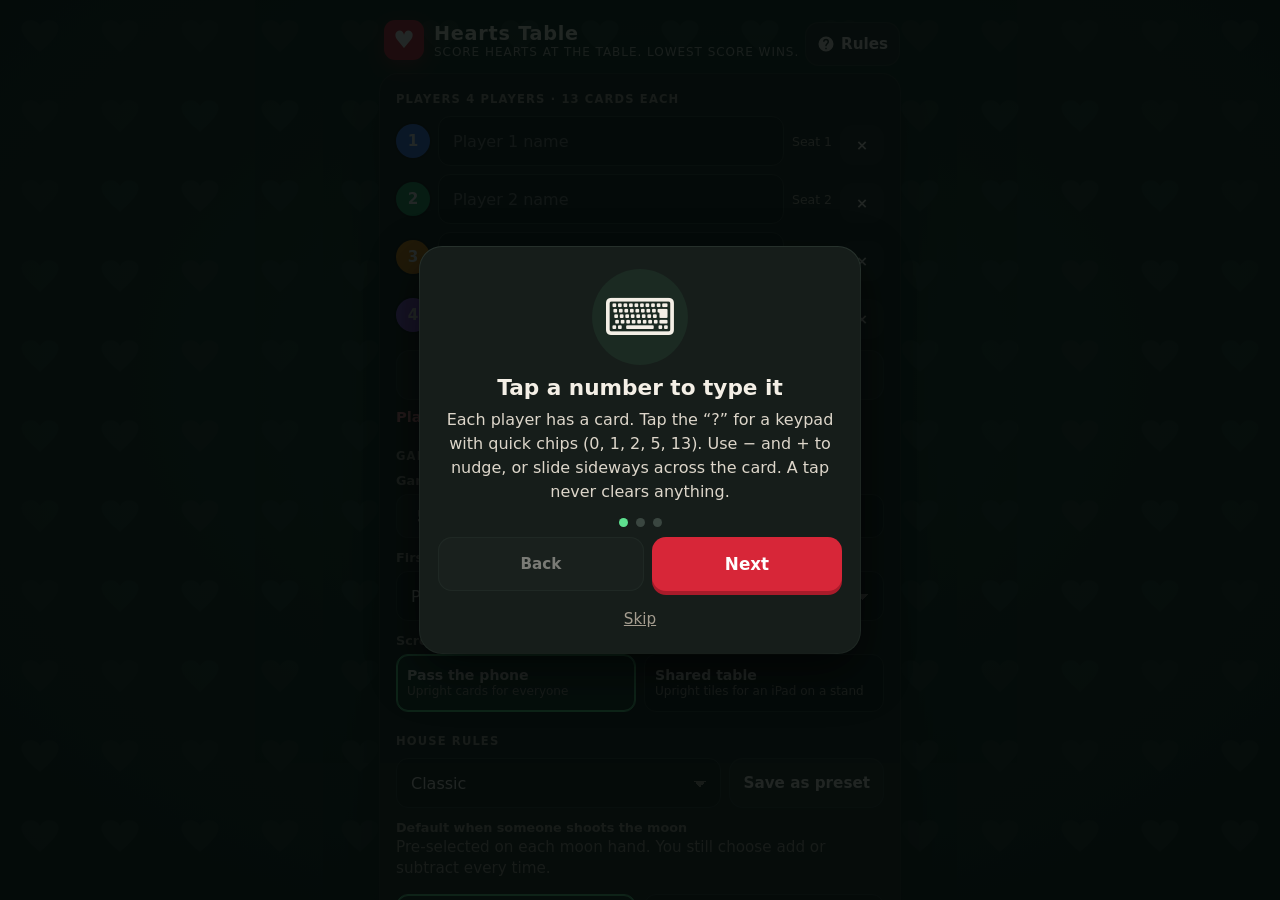
==== commit 59c7c208: "Score every moon as 26, including Spot Hearts. The per-hand moon prompt and the stored scores used t" ====
--- a/index.html
+++ b/index.html
@@ -451,7 +451,6 @@
 .chips > button[aria-pressed="true"] { background: #143425; box-shadow: inset 0 0 0 2px var(--ok); }
 .custom-target { flex: 1; min-width: 110px; }
 .custom-target input { min-height: 44px; }
-.moon-note { margin: -2px 0 8px; }
 .preset-row { display: grid; grid-template-columns: 1fr auto; gap: 8px; margin: 6px 0 12px; }
 .preset-row .ghost { min-height: 50px; padding: 0 14px; width: auto; }
 .rule-toggles { display: grid; gap: 8px; margin: 10px 0 12px; }
@@ -515,10 +514,7 @@
 .c-ok { background: #1a4d33 !important; color: #c9ffdc !important; box-shadow: inset 0 0 0 2px var(--ok) !important; }
 .c-q[aria-pressed="true"], .c-j[aria-pressed="true"] { background: #dfe7ff !important; color: #111a33 !important; }
 .c-j[aria-pressed="true"] { background: #ffd9a0 !important; color: #3a2405 !important; }
-.c-entry { grid-area: entry; display: grid; grid-template-columns: 48px minmax(0, 1fr) 48px; grid-template-rows: minmax(44px, 1fr) 24px; gap: 2px 6px; height: auto; min-height: 70px; }
-.c-entry > .step:first-child { grid-column: 1; grid-row: 1; }
-.c-entry > .c-val { grid-column: 2; grid-row: 1; }
-.c-entry > .step:nth-child(3) { grid-column: 3; grid-row: 1; }
+.c-entry { grid-area: entry; display: grid; grid-template-columns: 48px minmax(0, 1fr) 48px; gap: 6px; height: clamp(48px, 7.4vh, 70px); }
 .step { border-radius: 14px; background: var(--card2); color: var(--text); font-size: 1.6rem; font-weight: 800; box-shadow: inset 0 0 0 1px var(--edge); min-height: 44px; }
 .step:disabled { opacity: .35; }
 .c-val { border-radius: 14px; background: #f4efe6; color: #1c1916; font-size: clamp(1.6rem, 4.4vh, 2.6rem); font-weight: 900; font-variant-numeric: tabular-nums; min-height: 44px; }
@@ -529,31 +525,16 @@
 @keyframes pop { 50% { transform: scale(1.12); } }
 .card.locked .c-entry { opacity: .45; }
 .card.dragging { box-shadow: inset 4px 0 0 var(--pc), 0 0 0 3px #f3e2a8; }
-/* Score slider. The drag overlay used to be only a fill bar (.cd-scale) with
-   overflow:hidden and no thumb, so nothing moved under the finger. The old
-   jog-dial rules are still in the first stylesheet, but the markup that drew
-   that control left with the seat panels. A native range input also loses its
-   track and thumb on iOS Safari once an ancestor sets touch-action:none.
-   This thumb is a real element, positioned on each pointer move. */
-.c-slider { grid-column: 1 / -1; grid-row: 2; position: relative; display: flex; align-items: center; height: 24px; padding: 0 14px; touch-action: none; cursor: pointer; }
-.c-slider.off { opacity: .45; }
-.c-slider:focus-visible { outline: 3px solid #f3e2a8; outline-offset: 2px; }
-.cs-track, .cd-track { position: relative; flex: 1; height: 10px; border-radius: 99px; background: #3d4d46; box-shadow: inset 0 1px 2px rgba(0,0,0,.45); }
-.cs-fill, .cd-track > i { display: block; height: 100%; width: 0; border-radius: 99px; background: linear-gradient(90deg, #5ee08f, #e9c45a); pointer-events: none; }
-.cs-thumb, .cd-thumb {
-  position: absolute; top: 50%; left: 0; width: 22px; height: 22px; border-radius: 50%;
-  background: #fffdf7; border: 3px solid #1c1916; box-shadow: 0 1px 5px rgba(0,0,0,.55), 0 0 0 2px #e9c45a;
-  transform: translate(-50%, -50%); pointer-events: none;
-}
-/* The hit target is the whole row, so the thumb can stay small enough not to cover the track. */
-.c-slider::before { content: ""; position: absolute; left: 0; right: 0; top: -2px; bottom: -4px; }
-.c-drag { position: absolute; inset: 0; background: rgba(10,18,16,.95); display: flex; flex-direction: column; align-items: center; justify-content: center; gap: 8px; padding: 10px; pointer-events: none; border-radius: 18px; }
+.c-drag { position: absolute; z-index: 6; left: 0; right: 0; top: 0; bottom: 0; width: 100%; height: 100%; margin: 0;
+  grid-column: 1 / -1; grid-row: 1 / -1;
+  background: rgba(10,18,16,.96); display: flex; flex-direction: column; align-items: center; justify-content: center; gap: 6px; padding: 12px 10px; pointer-events: none; border-radius: 18px; touch-action: none; }
 .c-drag[hidden] { display: none; }
-.cd-num { font-size: clamp(56px, 12vh, 120px); font-weight: 900; line-height: 1; color: #fff; font-variant-numeric: tabular-nums; }
-.cd-slider { width: 90%; height: 36px; display: flex; align-items: center; }
-.cd-track { height: 12px; background: #2c3832; }
-.cd-thumb { width: 30px; height: 30px; }
-.cd-range { width: 90%; display: flex; justify-content: space-between; font-size: .8rem; color: var(--dim); font-weight: 700; }
+.cd-num { font-size: clamp(40px, 9vh, 96px); font-weight: 900; line-height: 1; color: #fff; font-variant-numeric: tabular-nums; }
+.cd-slider { position: relative; width: min(92%, 440px); height: 44px; touch-action: none; }
+.cd-track { position: absolute; left: 17px; right: 17px; top: 50%; height: 14px; margin-top: -7px; border-radius: 99px; background: #efe6d4; box-shadow: inset 0 1px 2px rgba(0,0,0,.35), 0 0 0 1px rgba(255,255,255,.45); overflow: hidden; }
+.cd-track i { display: block; height: 14px; width: 0; background: linear-gradient(90deg, #5ee08f, #e9c45a); border-radius: 99px; }
+.cd-thumb { position: absolute; left: 0; top: 50%; width: 34px; height: 34px; border-radius: 50%; background: #fffdf7; box-shadow: 0 2px 8px rgba(0,0,0,.55), 0 0 0 3px #1c1916, 0 0 0 6px #e9c45a; transform: translate3d(17px,-50%,0); }
+.cd-range { width: min(92%, 440px); display: flex; justify-content: space-between; font-size: .85rem; color: #f4efe6; font-weight: 700; }
 .cd-moon { opacity: 0; width: 90%; font-size: .8rem; color: #e5dcff; text-align: center; transition: opacity .15s; }
 .cd-moon.on { opacity: 1; }
 .cd-moon .bar { height: 6px; background: #2b2350; border-radius: 99px; overflow: hidden; margin-top: 4px; }
@@ -586,20 +567,35 @@
 .bar-btn svg { width: 22px; height: 22px; fill: currentColor; }
 .bar-btn:disabled { opacity: .4; }
 
-/* shared table (rotated, 4 players) */
-.lay-table { padding: 0; max-width: none; }
-.tbl { position: absolute; inset: 0; display: grid; gap: 8px; padding: 8px;
-  grid-template-columns: minmax(0, 26vmin) minmax(0, 1fr) minmax(0, 26vmin); grid-template-rows: minmax(0, 25vh) minmax(0, 1fr) minmax(0, 25vh); }
-.tq { position: relative; min-width: 0; min-height: 0; }
-.tq.q-top { grid-column: 1 / 4; grid-row: 1; }
-.tq.q-bottom { grid-column: 1 / 4; grid-row: 3; }
-.tq.q-left { grid-column: 1; grid-row: 2; }
-.tq.q-right { grid-column: 3; grid-row: 2; }
-.seat { position: absolute; left: 50%; top: 50%; transform: translate(-50%, -50%) rotate(var(--rot)); }
-.seat .card { width: 100%; height: 100%; }
-.hubx { grid-column: 2; grid-row: 2; min-width: 0; min-height: 0; display: flex; flex-direction: column; justify-content: center; gap: 6px; overflow: hidden; }
-.lay-table .g-title { font-size: 1rem; }
-.lay-table .bar-btn { min-height: 46px; font-size: .66rem; }
+/* shared table: iPad standing on one side, every tile upright */
+.lay-table { padding: calc(8px + var(--safe-t)) 12px calc(6px + var(--safe-b)); max-width: 1600px; }
+.lay-table .cards { grid-auto-rows: minmax(0, 1fr); align-content: stretch; gap: 10px; }
+.lay-table.n3 .cards { grid-template-columns: 1fr; }
+.lay-table.n4 .cards, .lay-table.n5 .cards, .lay-table.n6 .cards { grid-template-columns: 1fr 1fr; }
+.lay-table.n5 .cards .card:last-child { grid-column: 1 / -1; }
+@media (orientation: landscape) {
+  .lay-table.n3 .cards { grid-template-columns: repeat(3, minmax(0, 1fr)); }
+  .lay-table.n4 .cards { grid-template-columns: repeat(4, minmax(0, 1fr)); }
+  .lay-table.n5 .cards { grid-template-columns: repeat(6, minmax(0, 1fr)); }
+  .lay-table.n5 .cards .card { grid-column: span 2; }
+  .lay-table.n5 .cards .card:nth-child(4) { grid-column: 2 / span 2; }
+  .lay-table.n5 .cards .card:nth-child(5) { grid-column: 4 / span 2; }
+  .lay-table.n6 .cards { grid-template-columns: repeat(3, minmax(0, 1fr)); }
+  .lay-table.n6 .cards .card:last-child { grid-column: auto; }
+}
+.lay-table .c-name { font-size: clamp(1.05rem, 2.6vh, 1.7rem); }
+.lay-table .c-total b { font-size: clamp(36px, 8vh, 112px); }
+.lay-table.n5 .c-total b, .lay-table.n6 .c-total b { font-size: clamp(32px, 6.2vh, 84px); }
+.lay-table .c-pass, .lay-table .c-tl, .lay-table .c-after { font-size: clamp(.78rem, 1.8vh, 1rem); }
+.lay-table .c-entry { height: clamp(52px, 7vh, 84px); grid-template-columns: minmax(48px, 72px) minmax(48px, 1fr) minmax(48px, 72px); }
+.lay-table .step, .lay-table .c-val { min-height: 56px; font-size: clamp(1.4rem, 3vh, 2.2rem); }
+.lay-table .c-acts button { min-height: 48px; min-width: 52px; font-size: 1rem; }
+.lay-table .g-title { font-size: clamp(1.05rem, 2.4vh, 1.45rem); }
+.lay-table .bar-btn { min-height: 52px; font-size: .8rem; }
+.lay-table .moon-main, .lay-table .primary.save { min-height: 58px; }
+.lay-table .cd-num { font-size: clamp(48px, 12vh, 140px); }
+.moon-choice { grid-template-columns: 1fr; margin: 8px 0 12px; }
+.moon-choice button { min-height: 58px; font-size: 1rem; }
 
 /* keypad */
 .keypad-back { position: fixed; inset: 0; z-index: 118; background: rgba(0,0,0,.55); display: flex; align-items: flex-end; justify-content: center; padding: 10px 10px calc(10px + var(--safe-b)); }
@@ -639,7 +635,6 @@
 .moon-preview td:first-child { display: flex; align-items: center; gap: 8px; }
 .moon-preview .avatar { width: 24px; height: 24px; font-size: .8rem; }
 .moon-preview td.d { color: #e5dcff; font-weight: 800; }
-.seg.moon-choice { grid-template-columns: 1fr; margin: 8px 0 10px; }
 .jack-pick > button { min-width: 0; }
 
 /* toast with action */
@@ -763,12 +758,7 @@
 .game.n5 .c-pass, .game.n6 .c-pass { font-size: .74rem; }
 .game.n5 .card, .game.n6 .card { padding: 8px; gap: 2px 6px; }
 .game.n5 .c-total b, .game.n6 .c-total b { font-size: clamp(28px, 4.4vh, 52px); }
-.game.n5 .c-entry, .game.n6 .c-entry { min-height: 68px; height: auto; grid-template-columns: 44px minmax(0, 1fr) 44px; grid-template-rows: minmax(44px, 1fr) 22px; }
-.game.n5 .c-slider, .game.n6 .c-slider { height: 22px; padding: 0 12px; }
-.game.n3 .c-entry { grid-template-rows: 44px 18px; min-height: 0; gap: 0 6px; }
-.game.n3 .c-slider { height: 18px; }
-.game.n3 .cs-thumb { width: 20px; height: 20px; }
-.game.n3 .c-val { min-height: 44px; }
+.game.n5 .c-entry, .game.n6 .c-entry { height: clamp(44px, 6vh, 60px); grid-template-columns: 44px minmax(0, 1fr) 44px; }
 .game.n5 .c-acts button, .game.n6 .c-acts button { min-width: 44px; padding: 0 6px; }
 
 /* print (History → Print / PDF) */
@@ -828,14 +818,14 @@
       <div class="field-label">Screen</div>
       <div class="seg" role="group" aria-label="Screen layout">
         <button type="button" id="layout-phone" aria-pressed="true">Pass the phone<small>Upright cards for everyone</small></button>
-        <button type="button" id="layout-table" aria-pressed="false">Shared table<small>Lies flat, each side faces a player (4 players)</small></button>
+        <button type="button" id="layout-table" aria-pressed="false">Shared table<small>Upright tiles for an iPad on a stand</small></button>
       </div>
 
       <div class="kicker sp">House rules</div>
       <div class="preset-row"><select id="preset-select" aria-label="House rules preset"></select><button type="button" class="ghost" id="save-preset">Save as preset</button></div>
       <div class="field-label">Default when someone shoots the moon</div>
-      <p class="muted small moon-note">This only pre-selects the choice. Every moon asks again, for that hand only.</p>
-      <div class="seg" role="group" aria-label="Moon scoring">
+      <p class="lede">Pre-selected on each moon hand. You still choose add or subtract every time.</p>
+      <div class="seg" role="group" aria-label="Default moon scoring">
         <button type="button" id="mode-add" aria-pressed="true">+26 to everyone else<small>Shooter scores 0</small></button>
         <button type="button" id="mode-sub" aria-pressed="false">−26 to the shooter<small>Others score 0; can go below 0</small></button>
       </div>
@@ -1663,9 +1653,9 @@
       passMode: ["classic", "nohold", "none"].indexOf(r.passMode) !== -1 ? r.passMode : "classic"
     };
   }
+  var MOON_POINTS = 26; // a moon is always 26, even when Spot Hearts makes the hand worth 117
   function rulesSummary(r) {
-    var t = pointsTotal(r);
-    var bits = [r.moonMode === "subtract" ? "Moon default −" + t + " to shooter" : "Moon default +" + t + " to others"];
+    var bits = ["Moon each hand, default " + (r.moonMode === "subtract" ? "−" + MOON_POINTS + " to shooter" : "+" + MOON_POINTS + " to others")];
     if (r.spot) bits.push("Spot hearts");
     if (r.jack) bits.push("J♦ −10");
     if (r.passMode === "nohold") bits.push("No hold hands");
@@ -1770,36 +1760,6 @@
   }
   function blankEntry(n) { var p = []; while (p.length < n) p.push(null); return { pts: p, queen: null, jack: null }; }
 
-  // Which way a moon hand was scored. Old saves omit moonMode; a negative
-  // shooter score, after putting a J♦ −10 back, means the shooter was subtracted.
-  function inferMoonMode(r) {
-    if (!r || !isInt(r.moon) || !Array.isArray(r.scores)) return null;
-    var adj = isInt(r.jack) && r.jack === r.moon ? 10 : 0;
-    var base = (isInt(r.scores[r.moon]) ? r.scores[r.moon] : 0) + adj;
-    return base < 0 ? "subtract" : "add";
-  }
-  function moonModeOf(r) {
-    if (!r || !isInt(r.moon)) return null;
-    if (r.moonMode === "subtract" || r.moonMode === "add") return r.moonMode;
-    return inferMoonMode(r);
-  }
-  function moonPoints(r) {
-    var mode = moonModeOf(r);
-    if (!mode) return 0;
-    if (mode === "subtract") return Math.abs((r.scores[r.moon] || 0) + (r.jack === r.moon ? 10 : 0));
-    var best = 0, i, v;
-    for (i = 0; i < r.scores.length; i++) {
-      if (i === r.moon || (r.out && r.out[i])) continue;
-      v = r.scores[i] + (r.jack === i ? 10 : 0);
-      if (v > best) best = v;
-    }
-    return best;
-  }
-  function moonChoiceLabel(r) {
-    var n = moonPoints(r);
-    return moonModeOf(r) === "subtract" ? "−" + n + " to the shooter" : "+" + n + " to everyone else";
-  }
-
   // Turn a complete entry into a stored hand.
   function makeHand(entry, st) {
     var hs = handStatus(entry, st);
@@ -1809,7 +1769,7 @@
     var scores = pts.slice();
     var jack = st.rules.jack ? entry.jack : null;
     if (isInt(jack)) scores[jack] -= 10;
-    return withOut({ scores: scores, pts: pts, moon: null, moonMode: null, pass: passFor(st.rounds.length, active.length, st.rules.passMode),
+    return withOut({ scores: scores, pts: pts, moon: null, pass: passFor(st.rounds.length, active.length, st.rules.passMode),
       dealer: currentDealer(st), queen: hs.queen, jack: isInt(jack) ? jack : null }, st);
   }
   // Remember who sat out, so editing an old hand later uses the same players.
@@ -1817,10 +1777,8 @@
     if (st.out && st.out.some(Boolean)) h.out = st.out.map(Boolean);
     return h;
   }
-  // moonMode overrides the game default for this hand only. The default still
-  // applies when a hand doesn't pass one (older callers, and the pre-selected choice).
   function makeMoonHand(shooter, st, jack, handIndex, dealer, pass, moonMode) {
-    var n = st.players.length, active = activeSeats(st), total = pointsTotal(st.rules);
+    var n = st.players.length, active = activeSeats(st), total = MOON_POINTS;
     var mode = moonMode === "subtract" || moonMode === "add" ? moonMode : (st.rules && st.rules.moonMode === "subtract" ? "subtract" : "add");
     var scores = range(n).map(function (s) {
       if (active.indexOf(s) === -1) return 0;
@@ -1833,6 +1791,40 @@
     return withOut({ scores: scores, pts: null, moon: shooter, moonMode: mode, pass: pass || passFor(k, active.length, st.rules.passMode),
       dealer: isInt(dealer) ? dealer : currentDealer(st), queen: shooter, jack: j }, st);
   }
+  // How many points the moon pile was, after undoing a J♦ −10 on the same hand.
+  function moonPoints(h) {
+    if (!h || !isInt(h.moon) || !h.scores) return 0;
+    var jackHere = isInt(h.jack), i, best, n;
+    if (h.moonMode === "subtract") {
+      n = -h.scores[h.moon];
+      if (jackHere && h.jack === h.moon) n -= 10;
+      return n;
+    }
+    best = 0;
+    for (i = 0; i < h.scores.length; i++) {
+      if (i === h.moon) continue;
+      n = h.scores[i] + (jackHere && h.jack === i ? 10 : 0);
+      if (n > best) best = n;
+    }
+    return best;
+  }
+  function moonPhrase(h) {
+    if (!h || !isInt(h.moon)) return "";
+    var n = moonPoints(h);
+    return h.moonMode === "subtract" ? "−" + n + " to the shooter" : "+" + n + " to everyone else";
+  }
+  // Scores are the source of truth for old saves that had one moon setting for the whole game.
+  function inferMoonMode(scores, shooter, fallback) {
+    if (!scores || !isInt(shooter) || shooter < 0 || shooter >= scores.length) {
+      return fallback === "subtract" || fallback === "add" ? fallback : null;
+    }
+    var self = scores[shooter], othersMax = -Infinity, i;
+    for (i = 0; i < scores.length; i++) if (i !== shooter && scores[i] > othersMax) othersMax = scores[i];
+    if (self <= -13 && othersMax <= 0) return "subtract";
+    if (othersMax >= 13) return "add";
+    if (fallback === "subtract" || fallback === "add") return fallback;
+    return null;
+  }
 
   /* ---------- totals, standings ---------- */
 
@@ -1878,7 +1870,7 @@
 
   function handRecap(r, players) {
     if (isInt(r.moon)) {
-      var s = players[r.moon] + " shot the moon (" + moonChoiceLabel(r) + ")";
+      var s = players[r.moon] + " shot the moon (" + moonPhrase(r) + ")";
       if (isInt(r.jack)) s += "; " + players[r.jack] + " took the J♦";
       return s;
     }
@@ -1923,7 +1915,7 @@
       (r.pts == null || (Array.isArray(r.pts) && r.pts.length === n && r.pts.every(isInt)));
   }
   // Fill fields older saves didn't have (pts, dealer, queen).
-  function upgradeHand(r, k, n, firstDealer) {
+  function upgradeHand(r, k, n, firstDealer, legacyMoon) {
     var h = { scores: r.scores.slice(), moon: isInt(r.moon) ? r.moon : null, pass: r.pass,
       pts: Array.isArray(r.pts) ? r.pts.slice() : (isInt(r.moon) ? null : r.scores.slice()),
       dealer: isInt(r.dealer) && r.dealer >= 0 && r.dealer < n ? r.dealer : mod((firstDealer || 0) + k, n),
@@ -1933,9 +1925,11 @@
       if (h.moon !== null) h.queen = h.moon;
       else if (h.pts) { var c = h.pts.map(function (p, i) { return p >= 13 ? i : -1; }).filter(function (i) { return i >= 0; }); if (c.length === 1) h.queen = c[0]; }
     }
-    // Scores are the record. Infer the choice so a save from before per-hand
-    // moons still shows the way that hand was actually scored.
-    h.moonMode = inferMoonMode(h);
+    if (h.moon !== null) {
+      var explicit = r.moonMode === "add" || r.moonMode === "subtract" ? r.moonMode : null;
+      var fromScores = inferMoonMode(h.scores, h.moon, null);
+      h.moonMode = fromScores || explicit || (legacyMoon === "subtract" ? "subtract" : "add");
+    }
     return h;
   }
   // Accepts v1 (localStorage era), v2 (4 players) and v3 states.
@@ -1946,7 +1940,8 @@
       ? p.players.map(function (x, i) { return normName(x, "Player " + (i + 1)); }) : ["Player 1", "Player 2", "Player 3", "Player 4"];
     var n = players.length;
     var fd = isInt(p.firstDealer) ? mod(p.firstDealer, n) : 0;
-    var rounds = (Array.isArray(p.rounds) ? p.rounds : []).filter(function (r) { return validHand(r, n); }).map(function (r, k) { return upgradeHand(r, k, n, fd); });
+    var legacyMoon = (p.rules && p.rules.moonMode) || p.moonMode;
+    var rounds = (Array.isArray(p.rounds) ? p.rounds : []).filter(function (r) { return validHand(r, n); }).map(function (r, k) { return upgradeHand(r, k, n, fd, legacyMoon); });
     var st = {
       version: 3, id: typeof p.id === "string" && p.id ? p.id.slice(0, 80) : makeId(t), started: !!p.started,
       startedAt: isInt(p.startedAt) ? p.startedAt : t, players: players,
@@ -1970,7 +1965,7 @@
       players: st.players.slice(), colors: st.colors.slice(), out: st.out.slice(), target: st.target, rules: clone(st.rules),
       moonMode: st.rules.moonMode, firstDealer: st.firstDealer, rounds: clone(st.rounds), totals: tots,
       winners: w, winnerNames: w.map(function (i) { return st.players[i]; }),
-      moons: st.rounds.map(function (r, k) { return isInt(r.moon) ? { round: k, player: r.moon, name: st.players[r.moon] } : null; }).filter(Boolean),
+      moons: st.rounds.map(function (r, k) { return isInt(r.moon) ? { round: k, player: r.moon, name: st.players[r.moon], moonMode: r.moonMode === "subtract" ? "subtract" : "add" } : null; }).filter(Boolean),
       hands: st.rounds.length
     };
   }
@@ -2063,7 +2058,7 @@
 
   function csvCell(v) { var s = v == null ? "" : String(v); return /[",\n]/.test(s) ? '"' + s.replace(/"/g, '""') + '"' : s; }
   function toCsv(games) {
-    var rows = [["game_id", "finished_at", "target", "rules", "hand", "player", "seat", "points", "score", "running_total", "rank_after", "dealer", "pass", "moon", "queen", "jack", "final_total", "winner", "moon_mode"]];
+    var rows = [["game_id", "finished_at", "target", "rules", "hand", "player", "seat", "points", "score", "running_total", "rank_after", "dealer", "pass", "moon", "queen", "jack", "final_total", "winner", "moon_choice"]];
     (games || []).forEach(function (g) {
       var n = g.players.length, run = runningTotals(g.rounds, n), act = range(n).filter(function (i) { return !(g.out && g.out[i]); });
       var rulesTxt = rulesSummary(sanitizeRules(g.rules, g.moonMode));
@@ -2071,7 +2066,8 @@
         var rk = ranks(run[k], act);
         g.players.forEach(function (p, i) {
           rows.push([g.id, new Date(g.finishedAt).toISOString(), g.target, rulesTxt, k + 1, p, i + 1, r.pts ? r.pts[i] : "", r.scores[i], run[k][i], rk[i] || "",
-            g.players[r.dealer] || "", r.pass, r.moon === i ? "yes" : "", r.queen === i ? "yes" : "", r.jack === i ? "yes" : "", g.totals[i], (g.winners || []).indexOf(i) !== -1 ? "yes" : "", isInt(r.moon) ? (moonModeOf(r) || "") : ""]);
+            g.players[r.dealer] || "", r.pass, r.moon === i ? "yes" : "", r.queen === i ? "yes" : "", r.jack === i ? "yes" : "", g.totals[i], (g.winners || []).indexOf(i) !== -1 ? "yes" : "",
+            isInt(r.moon) ? (r.moonMode === "subtract" ? "subtract" : "add") : ""]);
         });
       });
     });
@@ -2117,10 +2113,9 @@
 
   return {
     COLORS: COLORS, MIN_PLAYERS: MIN_PLAYERS, MAX_PLAYERS: MAX_PLAYERS, PASS_LABEL: PASS_LABEL,
-    isInt: isInt, defaultRules: defaultRules, sanitizeRules: sanitizeRules, rulesSummary: rulesSummary, pointsTotal: pointsTotal, cardsInfo: cardsInfo,
+    isInt: isInt, defaultRules: defaultRules, sanitizeRules: sanitizeRules, rulesSummary: rulesSummary, pointsTotal: pointsTotal, MOON_POINTS: MOON_POINTS, cardsInfo: cardsInfo,
     activeSeats: activeSeats, passCycle: passCycle, passFor: passFor, passTarget: passTarget, nextDealer: nextDealer, currentDealer: currentDealer,
-    entryBounds: entryBounds, queenCandidates: queenCandidates, handStatus: handStatus, blankEntry: blankEntry, makeHand: makeHand, makeMoonHand: makeMoonHand,
-    moonModeOf: moonModeOf, moonChoiceLabel: moonChoiceLabel,
+    entryBounds: entryBounds, queenCandidates: queenCandidates, handStatus: handStatus, blankEntry: blankEntry, makeHand: makeHand, makeMoonHand: makeMoonHand, moonPhrase: moonPhrase,
     totals: totals, runningTotals: runningTotals, leaders: leaders, losers: losers, ranks: ranks, isOver: isOver, winners: winners, handRecap: handRecap,
     makeId: makeId, normName: normName, nameKey: nameKey, isPlaceholder: isPlaceholder, newGame: newGame, validHand: validHand, sanitizeState: sanitizeState,
     buildRecord: buildRecord, validRecord: validRecord, normalizeRecord: normalizeRecord, parseBackup: parseBackup, mergeGames: mergeGames, updateRoster: updateRoster,
@@ -3121,10 +3116,6 @@
 /* Hearts Table v5 app, part 1: state, storage, migration, feedback, small UI helpers. */
 var L = window.HeartsLogic, R = window.HeartsRules, M = window.HeartsMoon, DB = window.HeartsDB;
 var LEGACY_KEYS = { state: "hearts-scorekeeper-v1", draft: "hearts-draft-v1", bag: "hearts-moon-bag-v1" };
-var TABLE_SEATS = [ // shared-table mode, 4 players: bottom, left, top, right (clockwise)
-  { pos: "bottom", rot: 0, label: "Bottom" }, { pos: "left", rot: 90, label: "Left" },
-  { pos: "top", rot: 180, label: "Top" }, { pos: "right", rot: 270, label: "Right" }
-];
 var SEAT_WORD = ["Seat 1", "Seat 2", "Seat 3", "Seat 4", "Seat 5", "Seat 6"];
 var PHONE_TUNE = { unit: 22, maxGain: 2.2 };   // pass-the-phone slide: 22 px per point, gentle acceleration
 var TABLE_TUNE = null;                         // shared table keeps the original feel
@@ -3399,17 +3390,18 @@
 }
 
 /* ---- 10-table.js ---- */
-/* Part 2: the game screen. Pass-the-phone (upright, default) and shared-table (rotated, 4 players) layouts. */
+/* Part 2: the game screen. Pass-the-phone (default) and shared-table (upright tiles for a stand). */
 var built = { key: "", mode: "phone" };
 var drags = {};        // pointerId -> drag
 var dragBySeat = {};   // seat -> drag
 var keypadSeat = null, keypadBuf = "", keypadFresh = true;
 
 function layoutMode() {
-  if (!state) return "phone";
-  return settings.layout === "table" && state.players.length === 4 && R.activeSeats(state).length === 4 ? "table" : "phone";
-}
-function seatRot(i) { return layoutMode() === "table" ? TABLE_SEATS[i].rot : 0; }
+  if (!state || settings.layout !== "table") return "phone";
+  var n = R.activeSeats(state).length;
+  return n >= 3 && n <= 6 ? "table" : "phone";
+}
+function seatRot() { return 0; }
 
 // Everything about the hand being entered (or edited).
 function ctx() {
@@ -3440,9 +3432,6 @@
       '<button type="button" class="step" id="cminus-' + i + '" aria-label="' + esc(state.players[i]) + ' minus 1">−</button>' +
       '<button type="button" class="c-val unknown" id="cval-' + i + '" aria-label="' + esc(state.players[i]) + ' points this hand">?</button>' +
       '<button type="button" class="step" id="cplus-' + i + '" aria-label="' + esc(state.players[i]) + ' plus 1">+</button>' +
-      '<div class="c-slider" id="cslider-' + i + '" data-seat="' + i + '" role="slider" tabindex="0" aria-orientation="horizontal" aria-valuemin="0" aria-valuemax="26" aria-valuenow="0" aria-label="' + esc(state.players[i]) + ' score slider">' +
-        '<div class="cs-track" id="cstrack-' + i + '"><i class="cs-fill" id="csfill-' + i + '"></i><span class="cs-thumb" id="csthumb-' + i + '"></span></div>' +
-      '</div>' +
     '</div>' +
     '<div class="c-acts">' +
       '<button type="button" class="c-ok" id="cok-' + i + '" hidden></button>' +
@@ -3451,7 +3440,8 @@
       '<button type="button" class="c-moon" id="cmoon-' + i + '" hidden>🌙 Moon</button>' +
     '</div>' +
     '<div class="c-drag" id="cdrag-' + i + '" hidden><div class="cd-num" id="cdnum-' + i + '">0</div>' +
-      '<div class="cd-slider"><div class="cd-track"><i id="cdbar-' + i + '"></i><span class="cd-thumb" id="cdthumb-' + i + '"></span></div></div>' +
+      '<div class="cd-slider" id="cdslider-' + i + '" role="slider" aria-valuemin="0" aria-valuemax="26" aria-valuenow="0" aria-label="' + esc(state.players[i]) + ' score">' +
+        '<div class="cd-track"><i id="cdbar-' + i + '"></i></div><span class="cd-thumb" id="cdthumb-' + i + '"></span></div>' +
       '<div class="cd-range"><span id="cdmin-' + i + '">0</span><span id="cdcap-' + i + '"></span><span id="cdmax-' + i + '">26</span></div>' +
       '<div class="cd-moon" id="cdmoon-' + i + '"><span>🌙 keep pushing to shoot the moon</span><div class="bar"><i></i></div></div></div>' +
   '</div>';
@@ -3489,13 +3479,7 @@
   built = { key: key, mode: mode };
   var g = $("game");
   g.className = "game lay-" + mode + " n" + act.length;
-  if (mode === "table") {
-    g.innerHTML = '<div class="tbl">' + TABLE_SEATS.map(function (s, i) {
-      return '<div class="tq q-' + s.pos + '"><div class="seat" id="seat-' + i + '" style="--rot:' + s.rot + 'deg">' + cardHtml(i) + "</div></div>";
-    }).join("") + '<div class="hubx">' + controlsHtml() + entryHtml() + barHtml() + "</div></div>";
-  } else {
-    g.innerHTML = controlsHtml() + '<section class="cards" id="cards">' + act.map(cardHtml).join("") + "</section>" + entryHtml() + barHtml();
-  }
+  g.innerHTML = controlsHtml() + '<section class="cards" id="cards">' + act.map(cardHtml).join("") + "</section>" + entryHtml() + barHtml();
   act.forEach(wireCard);
   $("save-btn").addEventListener("click", trySave);
   $("moon-btn").addEventListener("click", function () { askMoon(null); });
@@ -3508,20 +3492,9 @@
   $("edit-cancel").addEventListener("click", cancelEdit);
   $("g-over-results").addEventListener("click", function () { showWinnerScreen(true); });
   $("g-over-new").addEventListener("click", askNewGame);
-  sizeSeats();
-}
-
-function sizeSeats() {
-  if (built.mode !== "table") return;
-  TABLE_SEATS.forEach(function (s, i) {
-    var seat = $("seat-" + i);
-    if (!seat) return;
-    var r = seat.parentNode.getBoundingClientRect();
-    var swap = s.rot === 90 || s.rot === 270;
-    seat.style.width = (swap ? r.height : r.width) + "px";
-    seat.style.height = (swap ? r.width : r.height) + "px";
-  });
-}
+}
+
+function sizeSeats() { /* stand layout sizes itself with the grid */ }
 
 function wireCard(i) {
   var card = $("card-" + i);
@@ -3539,12 +3512,6 @@
   $("cq-" + i).addEventListener("click", function () { if (locked()) return; entry.queen = entry.queen === i ? null : i; persist(); paintAll(); buzz(8); });
   if ($("cj-" + i)) $("cj-" + i).addEventListener("click", function () { if (locked()) return; entry.jack = entry.jack === i ? null : i; persist(); paintAll(); buzz(8); });
   $("cmoon-" + i).addEventListener("click", function () { askMoon(i); });
-  var sl = $("cslider-" + i);
-  sl.addEventListener("pointerdown", onSliderDown, { passive: false });
-  sl.addEventListener("pointermove", onSliderMove, { passive: false });
-  sl.addEventListener("pointerup", onSliderUp);
-  sl.addEventListener("pointercancel", onSliderCancel);
-  sl.addEventListener("lostpointercapture", onSliderCancel);
 }
 
 /* ---------- entry operations ---------- */
@@ -3651,15 +3618,12 @@
     after.textContent = c.editing ? "after hand " + (c.index + 1) : (ev !== null && !lk ? "→ " + (base[i] + ev) : "");
     var tgt = R.passTarget(i, c.pass, c.active);
     $("cpass-" + i).textContent = c.pass === "hold" ? "No pass this hand" : (tgt === null ? "" : "Pass 3 " + c.pass + " → " + state.players[tgt]);
+    var val = $("cval-" + i);
+    val.classList.toggle("unknown", v === null && !sug);
+    val.classList.toggle("sug", v === null && !!sug);
+    val.textContent = v !== null ? String(v) : (sug ? String(hs.suggestion.value) : "?");
+    val.setAttribute("aria-label", state.players[i] + ": " + (v !== null ? v + " points" : sug ? "suggested " + hs.suggestion.value + ", not confirmed" : "not set") + ". Tap to type.");
     var b = R.entryBounds(entry.pts, i, c.active, total);
-    var val = $("cval-" + i);
-    if (!sliderDragFor(i)) {
-      val.classList.toggle("unknown", v === null && !sug);
-      val.classList.toggle("sug", v === null && !!sug);
-      val.textContent = v !== null ? String(v) : (sug ? String(hs.suggestion.value) : "?");
-      paintSlider(i, isInt(v) ? v : 0, b.max);
-    }
-    val.setAttribute("aria-label", state.players[i] + ": " + (v !== null ? v + " points" : sug ? "suggested " + hs.suggestion.value + ", not confirmed" : "not set") + ". Tap to type.");
     $("cminus-" + i).disabled = lk || v === null && !sug || (v !== null && v <= 0);
     $("cplus-" + i).disabled = lk || (isInt(v) ? v >= b.max : b.max <= 0);
     var ok = $("cok-" + i);
@@ -3685,7 +3649,7 @@
   $("g-target").textContent = "Game to " + state.target;
   paintClock();
   $("edit-banner").hidden = !c.editing;
-  if (c.editing) $("edit-text").textContent = "Editing hand " + (c.index + 1) + " · totals shown as of that hand";
+  if (c.editing) $("edit-text").textContent = "Editing hand " + (c.index + 1) + " · totals shown as of that hand" + (c.hand && c.hand.moon !== null ? " · " + R.moonPhrase(c.hand) : "");
 
   // meter + status
   var pct = Math.max(0, Math.min(100, hs.sum / total * 100));
@@ -3757,7 +3721,7 @@
 var SLIDE_START = 10;
 function onDown(e, i) {
   if (moonBusy || locked()) return;
-  if (e.target.closest && (e.target.closest(".c-slider") || (e.target.closest("button") && !e.target.closest(".c-val")))) return;
+  if (e.target.closest && e.target.closest("button") && !e.target.closest(".c-val")) return;
   if (dragBySeat[i]) return;
   if (e.pointerType === "mouse" && e.button !== 0) return;
   e.preventDefault();
@@ -3800,11 +3764,25 @@
 }
 function paintDrag(d, b) {
   var i = d.seat, v = d.st.value, over = d.st.over || 0;
-  var pct = b.max ? v / b.max * 100 : 0;
+  var tune = built.mode === "table" ? TABLE_TUNE : PHONE_TUNE;
+  var unit = tune && tune.unit > 0 ? tune.unit : L.JOG_BASE_PX;
+  var shown = v + (d.st.accum || 0) / unit;
+  if (shown < b.min) shown = b.min;
+  if (shown > b.max) shown = b.max;
+  var pct = b.max > b.min ? (shown - b.min) / (b.max - b.min) * 100 : 0;
   $("cdnum-" + i).textContent = String(v);
-  $("cdbar-" + i).style.width = pct + "%";
-  $("cdthumb-" + i).style.left = pct + "%";
-  paintSlider(i, v, b.max);
+  var slider = $("cdslider-" + i);
+  if (slider) {
+    slider.setAttribute("aria-valuemax", String(b.max));
+    slider.setAttribute("aria-valuenow", String(v));
+    void slider.offsetWidth;
+    var track = slider.querySelector(".cd-track");
+    var inner = track ? track.clientWidth : 0;
+    $("cdbar-" + i).style.width = Math.round(inner * pct / 100) + "px";
+    // translate3d, not left: iOS Safari often waits until touchend to paint left/width.
+    var x = 17 + Math.max(0, (slider.clientWidth || 0) - 34) * pct / 100;
+    $("cdthumb-" + i).style.transform = "translate3d(" + x.toFixed(1) + "px,-50%,0)";
+  }
   $("cdmin-" + i).textContent = "0";
   $("cdmax-" + i).textContent = String(b.max);
   $("cdcap-" + i).textContent = v === b.max && b.max < handTotal() ? "the rest" : "";
@@ -3845,99 +3823,7 @@
   }
   if ($("cdrag-" + d.seat)) $("cdrag-" + d.seat).hidden = true;
 }
-function endAllDrags() {
-  Object.keys(drags).forEach(function (k) { endDrag(drags[k]); });
-  Object.keys(sliderDrags).forEach(function (k) {
-    var d = sliderDrags[k];
-    delete sliderDrags[k];
-    var sl = $("cslider-" + d.seat);
-    if (sl) { try { sl.releasePointerCapture(Number(k)); } catch (e) {} }
-  });
-}
-
-/* ---------- score slider (track + thumb) ---------- */
-var sliderDrags = {};
-function sliderDragFor(i) {
-  var k;
-  for (k in sliderDrags) if (sliderDrags[k].seat === i) return sliderDrags[k];
-  return null;
-}
-function paintSlider(i, value, max) {
-  var sl = $("cslider-" + i);
-  if (!sl) return;
-  var pct = max > 0 ? Math.max(0, Math.min(100, (value / max) * 100)) : 0;
-  var fill = $("csfill-" + i), thumb = $("csthumb-" + i);
-  if (fill) fill.style.width = pct + "%";
-  if (thumb) thumb.style.left = pct + "%";
-  sl.classList.toggle("off", !(max > 0));
-  sl.setAttribute("aria-valuemax", String(max));
-  sl.setAttribute("aria-valuenow", String(Math.round(value) || 0));
-  sl.setAttribute("aria-valuetext", max > 0 ? Math.round(value) + " of " + max : "no points left");
-  sl.setAttribute("aria-disabled", max > 0 && !locked() ? "false" : "true");
-}
-// Finger position along the track, in the player's own left-to-right axis
-// (shared-table seats are rotated). Returns 0..1.
-function sliderRatio(track, clientX, clientY, rot) {
-  var r = track.getBoundingClientRect();
-  var along = L.localDx(clientX - (r.left + r.width / 2), clientY - (r.top + r.height / 2), rot);
-  var w = track.offsetWidth || 1;
-  return Math.max(0, Math.min(1, (along + w / 2) / w));
-}
-function sliderValueAt(d, x, y) {
-  var track = $("cstrack-" + d.seat);
-  if (!track || !(d.max > 0)) return 0;
-  return Math.max(0, Math.min(d.max, Math.round(sliderRatio(track, x, y, seatRot(d.seat)) * d.max)));
-}
-function previewSlider(d, x, y) {
-  var v = sliderValueAt(d, x, y);
-  paintSlider(d.seat, v, d.max);
-  var val = $("cval-" + d.seat);
-  if (val) {
-    val.textContent = String(v);
-    val.classList.remove("unknown", "sug");
-  }
-  if (v !== d.last) { d.last = v; buzz(5); sfx("tick"); }
-  return v;
-}
-function onSliderDown(e) {
-  if (moonBusy || locked()) return;
-  if (e.pointerType === "mouse" && e.button !== 0) return;
-  var i = Number(e.currentTarget.getAttribute("data-seat"));
-  var b = boundsFor(i);
-  if (!(b.max > 0)) { toast("No points left for " + state.players[i] + "."); sfx("error"); return; }
-  e.preventDefault();
-  e.stopPropagation();
-  try { e.currentTarget.setPointerCapture(e.pointerId); } catch (err) {}
-  var d = { pid: e.pointerId, seat: i, from: entry.pts[i], max: b.max, last: null };
-  sliderDrags[e.pointerId] = d;
-  previewSlider(d, e.clientX, e.clientY);
-}
-function onSliderMove(e) {
-  var d = sliderDrags[e.pointerId];
-  if (!d) return;
-  e.preventDefault();
-  previewSlider(d, e.clientX, e.clientY);
-}
-function finishSlider(d, x, y, commit) {
-  if (!d || sliderDrags[d.pid] !== d) return;
-  delete sliderDrags[d.pid];
-  var sl = $("cslider-" + d.seat);
-  if (sl) { try { sl.releasePointerCapture(d.pid); } catch (e) {} }
-  if (!commit) { paintAll(); return; }
-  var v = sliderValueAt(d, x, y);
-  if (v === handTotal() && d.max === handTotal()) { paintAll(); askMoon(d.seat, true); return; }
-  if (v !== d.from) setPts(d.seat, v, true); else paintAll();
-}
-function onSliderUp(e) {
-  var d = sliderDrags[e.pointerId];
-  if (!d) return;
-  finishSlider(d, e.clientX, e.clientY, true);
-}
-function onSliderCancel(e) {
-  var d = sliderDrags[e.pointerId];
-  if (!d) return;
-  finishSlider(d, e.clientX, e.clientY, false);
-}
+function endAllDrags() { Object.keys(drags).forEach(function (k) { endDrag(drags[k]); }); }
 
 /* ---------- keypad ---------- */
 function openKeypad(i, firstDigit) {
@@ -4084,6 +3970,7 @@
 var pendingSheet = false;
 
 /* ---------- shooting the moon ---------- */
+var lastMoonMode = "add";
 function askMoon(seat, fromValue) {
   if (locked() || moonBusy || !state) return;
   var c = ctx();
@@ -4099,28 +3986,25 @@
     return;
   }
   var jack = state.rules.jack ? (isInt(entry.jack) ? entry.jack : null) : null;
-  // The game setting only pre-selects. Editing a moon hand starts on that hand's own choice.
   var mode = state.rules.moonMode === "subtract" ? "subtract" : "add";
-  if (c.editing && c.hand && c.hand.moon === seat) mode = R.moonModeOf(c.hand) || mode;
+  if (c.hand && c.hand.moon === seat && (c.hand.moonMode === "add" || c.hand.moonMode === "subtract")) mode = c.hand.moonMode;
+  var total = R.MOON_POINTS;
   var draw = function () {
     var hand = R.makeMoonHand(seat, c.st, jack, c.index, c.dealer, c.pass, mode);
     var n = state.players.length, run = R.runningTotals(state.rounds, n);
     var before = c.editing ? (c.index > 0 ? run[c.index - 1] : state.players.map(function () { return 0; })) : R.totals(state.rounds, n);
-    var total = handTotal();
     var rows = c.active.map(function (i) {
       return "<tr><td>" + avatar(state, i) + " " + esc(state.players[i]) + "</td><td>" + before[i] + '</td><td class="d">' + (hand.scores[i] >= 0 ? "+" : "") + hand.scores[i] + "</td><td><b>" + (before[i] + hand.scores[i]) + "</b></td></tr>";
     }).join("");
     var how = mode === "subtract" ? esc(state.players[seat]) + " gets −" + total + "; everyone else 0." : esc(state.players[seat]) + " scores 0; everyone else +" + total + ".";
-    var choice = '<div class="field-label">How should this hand be scored?</div>' +
-      '<div class="seg moon-choice" role="group" aria-label="Moon scoring for this hand">' +
-      '<button type="button" id="moon-add" aria-pressed="' + (mode === "add" ? "true" : "false") + '">+' + total + ' to everyone else<small>Shooter scores 0</small></button>' +
-      '<button type="button" id="moon-sub" aria-pressed="' + (mode === "subtract" ? "true" : "false") + '">−' + total + ' to the shooter<small>Others score 0; can go below 0</small></button>' +
-      "</div>";
     var jackHtml = state.rules.jack ? '<div class="field-label">Who took the J♦ (−10)?</div><div class="chips jack-pick">' + c.active.map(function (i) {
       return '<button type="button" data-j="' + i + '" aria-pressed="' + (jack === i ? "true" : "false") + '">' + esc(state.players[i]) + "</button>";
     }).join("") + "</div>" : "";
-    return "<p>" + (fromValue ? esc(state.players[seat]) + " took all " + total + " points. " : "") + "This choice is only for this hand. " + how + "</p>" +
-      choice +
+    var choice = '<div class="seg moon-choice" role="group" aria-label="How to score this moon">' +
+      '<button type="button" id="moon-add" aria-pressed="' + (mode === "add" ? "true" : "false") + '">+' + total + ' to everyone else<small>Shooter scores 0</small></button>' +
+      '<button type="button" id="moon-sub" aria-pressed="' + (mode === "subtract" ? "true" : "false") + '">−' + total + ' to the shooter<small>Others score 0</small></button></div>';
+    return "<p>" + (fromValue ? esc(state.players[seat]) + " took every point in the hand. " : "") +
+      "Choose for this hand only. A moon is " + total + " points. " + how + "</p>" + choice +
       '<table class="moon-preview"><thead><tr><th>Player</th><th>Now</th><th>Hand</th><th>New total</th></tr></thead><tbody>' + rows + "</tbody></table>" + jackHtml;
   };
   var confirm = function () {
@@ -4130,16 +4014,16 @@
   };
   openModal(state.players[seat] + " shot the moon?", draw(), [
     { label: fromValue ? "Cancel" : "Not a moon", className: "ghost", id: "moon-cancel", onClick: closeModal },
-    { label: "🌙 Shoot the moon", className: "primary", id: "moon-confirm", onClick: confirm }
+    { label: "🌙 Score this hand", className: "primary", id: "moon-confirm", onClick: confirm }
   ]);
-  faceModal(seatRot(seat));
+  faceModal(0);
   var wireMoon = function () {
+    $("modal-body").querySelectorAll("[data-j]").forEach(function (b) {
+      b.addEventListener("click", function () { jack = Number(b.getAttribute("data-j")); $("modal-body").innerHTML = draw(); wireMoon(); });
+    });
     var add = $("moon-add"), sub = $("moon-sub");
     if (add) add.addEventListener("click", function () { mode = "add"; $("modal-body").innerHTML = draw(); wireMoon(); });
     if (sub) sub.addEventListener("click", function () { mode = "subtract"; $("modal-body").innerHTML = draw(); wireMoon(); });
-    $("modal-body").querySelectorAll("[data-j]").forEach(function (b) {
-      b.addEventListener("click", function () { jack = Number(b.getAttribute("data-j")); $("modal-body").innerHTML = draw(); wireMoon(); });
-    });
   };
   wireMoon();
 }
@@ -4149,8 +4033,9 @@
   endAllDrags();
   var c = ctx();
   var hand = R.makeMoonHand(seat, c.st, jack, c.index, c.dealer, c.pass, mode);
+  lastMoonMode = hand.moonMode;
   moonBusy = true; // so the winner screen / scorecard waits for the animation
-  startMoonAnimation(seat, null, hand.moonMode);
+  startMoonAnimation(seat);
   commitHand(hand, c);
 }
 
@@ -4170,27 +4055,26 @@
   if (pendingWinner) { pendingWinner = false; pendingSheet = false; showWinnerScreen(); }
   else if (pendingSheet) { pendingSheet = false; openScorecard({ auto: true, hand: state.rounds.length - 1 }); }
 }
-function moonText(mode) {
-  var t = handTotal();
-  var m = mode === "subtract" || mode === "add" ? mode : (state && state.rules.moonMode === "subtract" ? "subtract" : "add");
-  return m === "subtract" ? "Minus " + t + " for the shooter" : "Everyone else takes " + t;
-}
-function playCalmMoon(name, mode) {
+function moonText() {
+  var t = R.MOON_POINTS;
+  return lastMoonMode === "subtract" ? "Minus " + t + " for the shooter" : "Everyone else takes " + t;
+}
+function playCalmMoon(name) {
   var stage = $("moon-stage");
   stage.hidden = false;
-  stage.innerHTML = '<div class="moon-sky calm"></div><div class="calm-moon"><span class="calm-badge">🌙</span><b>' + esc(name) + " shot the moon!</b><span>" + esc(moonText(mode)) + "</span><small>Tap to continue</small></div>";
+  stage.innerHTML = '<div class="moon-sky calm"></div><div class="calm-moon"><span class="calm-badge">🌙</span><b>' + esc(name) + " shot the moon!</b><span>" + esc(moonText()) + "</span><small>Tap to continue</small></div>";
   var t = setTimeout(moonDone, 2200);
   return { skip: function () { clearTimeout(t); moonDone(); } };
 }
 // The celebration is always upright (rot 0), whichever layout is in use.
-function startMoonAnimation(seat, forcedId, mode) {
+function startMoonAnimation(seat, forcedId) {
   var id = forcedId || pickVariant();
   moonBusy = true;
   moonStartedAt = Date.now();
   sfx("bang");
   buzz([20, 60, 120]);
   var name = state.players[seat];
-  if (calm() && !forcedId) { moonCtl = playCalmMoon(name, mode); return "calm"; }
+  if (calm() && !forcedId) { moonCtl = playCalmMoon(name); return "calm"; }
   moonCtl = M.play({ container: $("moon-stage"), name: name, rot: 0, variant: id, timeScale: window.__heartsTS || 1, onDone: moonDone });
   return id;
 }
@@ -4276,7 +4160,7 @@
 /* ---------- hands list ---------- */
 function handTags(h, st) {
   var t = [];
-  if (h.moon !== null) t.push('<span class="tag moon">☾ Shot the moon: ' + esc(st.players[h.moon]) + " · " + esc(R.moonChoiceLabel(h)) + "</span>");
+  if (h.moon !== null) t.push('<span class="tag moon">☾ Shot the moon: ' + esc(st.players[h.moon]) + " · " + esc(R.moonPhrase(h)) + "</span>");
   else if (isInt(h.queen)) t.push('<span class="tag q">♠Q ' + esc(st.players[h.queen]) + "</span>");
   if (isInt(h.jack)) t.push('<span class="tag j">J♦ ' + esc(st.players[h.jack]) + "</span>");
   return t.join("");
@@ -4352,7 +4236,7 @@
       var b = (h.moon === i ? '<em class="mt">☾</em>' : "") + (h.queen === i && h.moon === null ? '<em class="qb">♠Q</em>' : "") + (h.jack === i ? '<em class="jb">J♦</em>' : "");
       return "<td" + (h.moon === i ? ' class="shooter"' : "") + "><b>" + (h.scores[i] > 0 ? "+" : "") + h.scores[i] + "</b>" + b + "<small>" + run[k][i] + "</small></td>";
     }).join("") + '<td class="ps">' + esc(initialOf(st.players[h.dealer])) + " · " + esc(R.PASS_LABEL[h.pass].replace("Pass ", "")) +
-      (h.moon !== null ? '<br><span class="tag moon">☾ ' + esc(st.players[h.moon]) + " · " + esc(R.moonChoiceLabel(h)) + "</span>" : "") +
+      (h.moon !== null ? '<br><span class="tag moon">☾ ' + esc(st.players[h.moon]) + " · " + esc(R.moonPhrase(h)) + "</span>" : "") +
       (opts.readOnly ? "" : ' <button type="button" class="link small" data-edit="' + k + '" aria-label="Edit hand ' + (k + 1) + '">Edit</button>') + "</td></tr>";
   }).join("");
   if (!rows) rows = '<tr><td colspan="' + (n + 2) + '" class="muted">No hands yet</td></tr>';
@@ -4392,7 +4276,7 @@
 /* ---------- winner screen ---------- */
 function bestMoment(st) {
   var moons = st.rounds.map(function (h, k) { return h.moon !== null ? k : -1; }).filter(function (k) { return k >= 0; });
-  if (moons.length) { var k = moons[moons.length - 1]; return st.players[st.rounds[k].moon] + " shot the moon in hand " + (k + 1); }
+  if (moons.length) { var k = moons[moons.length - 1], h = st.rounds[k]; return st.players[h.moon] + " shot the moon in hand " + (k + 1) + " (" + R.moonPhrase(h) + ")"; }
   var act = R.activeSeats(st), best = null;
   act.forEach(function (i) {
     var clean = st.rounds.filter(function (h) { return h.scores[i] <= 0; }).length;
@@ -4614,7 +4498,10 @@
   body.innerHTML =
     '<div class="detail-head"><div class="dh-win"><svg class="ic"><use href="#ic-trophy"/></svg>' + esc(who) + "</div>" +
     '<div class="dh-meta">' + esc(fmtDate(g.finishedAt)) + " · " + plural(g.hands, "hand") + " · " + R.formatDuration(g.durationMs) + " · game to " + g.target + "</div>" +
-    (g.moons.length ? '<div class="dh-moons">☾ ' + g.moons.map(function (m) { return esc(m.name) + " (hand " + (m.round + 1) + ")"; }).join(", ") + "</div>" : "") + "</div>" +
+    (g.moons.length ? '<div class="dh-moons">☾ ' + g.moons.map(function (m) {
+      var how = m.moonMode === "subtract" ? "− to the shooter" : "+ to everyone else";
+      return esc(m.name) + " (hand " + (m.round + 1) + ", " + how + ")";
+    }).join(", ") + "</div>" : "") + "</div>" +
     scorecardHtml(st, { readOnly: true }) +
     '<div class="row-actions"><button type="button" class="primary" id="detail-rematch">Play again with these players</button><button type="button" class="ghost" id="detail-share">Share image</button></div>' +
     '<div class="row-actions"><button type="button" class="danger" id="detail-delete">Delete this game</button></div>';
@@ -4768,7 +4655,7 @@
     var dup = keys[i] && keys.indexOf(keys[i]) !== i;
     return '<div class="sp-row' + (dup ? " bad" : "") + '"><span class="avatar" style="--pc:' + R.COLORS[i] + '" aria-hidden="true">' + esc(p.trim() ? initialOf(p) : String(i + 1)) + "</span>" +
       '<input type="text" id="setup-p' + i + '" maxlength="20" autocomplete="off" autocapitalize="words" enterkeyhint="next" list="roster-list" placeholder="Player ' + (i + 1) + ' name" aria-label="Player ' + (i + 1) + ' name" value="' + esc(p) + '">' +
-      '<span class="sp-seat">' + esc(SEAT_WORD[i]) + (d.players.length === 4 && settings.layout === "table" ? " · " + TABLE_SEATS[i].label : "") + "</span>" +
+      '<span class="sp-seat">' + esc(SEAT_WORD[i]) + "</span>" +
       '<button type="button" class="ghost small sp-del" data-del="' + i + '" aria-label="Remove player ' + (i + 1) + '"' + (d.players.length <= 3 ? " disabled" : "") + ">×</button></div>";
   }).join("");
   $("player-count-note").textContent = d.players.length + " players · " + R.cardsInfo(d.players.length).each + " cards each" + (R.cardsInfo(d.players.length).removed ? ", remove " + R.cardsInfo(d.players.length).removed : "");
@@ -4791,7 +4678,7 @@
   $("setup-dealer").innerHTML = d.players.map(function (p, i) { return '<option value="' + i + '">' + esc(p.trim() || "Player " + (i + 1)) + "</option>"; }).join("");
   $("setup-dealer").value = String(d.firstDealer);
   // layout
-  var canTable = d.players.length === 4;
+  var canTable = d.players.length >= 3 && d.players.length <= 6;
   $("layout-phone").setAttribute("aria-pressed", settings.layout !== "table" || !canTable ? "true" : "false");
   $("layout-table").setAttribute("aria-pressed", settings.layout === "table" && canTable ? "true" : "false");
   $("layout-table").disabled = !canTable;
@@ -4802,9 +4689,9 @@
   $("preset-select").value = r.name;
   $("mode-add").setAttribute("aria-pressed", r.moonMode === "add" ? "true" : "false");
   $("mode-sub").setAttribute("aria-pressed", r.moonMode === "subtract" ? "true" : "false");
-  var tot = R.pointsTotal(r);
-  $("mode-add").firstChild.textContent = "+" + tot + " to everyone else";
-  $("mode-sub").firstChild.textContent = "−" + tot + " to the shooter";
+  var moonPts = R.MOON_POINTS;
+  $("mode-add").firstChild.textContent = "+" + moonPts + " to everyone else";
+  $("mode-sub").firstChild.textContent = "−" + moonPts + " to the shooter";
   $("rule-spot").setAttribute("aria-pressed", r.spot ? "true" : "false");
   $("rule-jack").setAttribute("aria-pressed", r.jack ? "true" : "false");
   $("rule-pass").value = r.passMode;
@@ -4953,7 +4840,7 @@
 }
 function showMenu() {
   openSheet("Menu", function (body) {
-    var canTable = state && state.players.length === 4 && R.activeSeats(state).length === 4;
+    var canTable = state && R.activeSeats(state).length >= 3 && R.activeSeats(state).length <= 6;
     body.innerHTML =
       '<div class="menu-group"><h3>Game</h3>' +
         menuItem("m-new", "New game", "Back to setup. Asks first if this game isn't finished.") +
@@ -4966,7 +4853,7 @@
         toggleRow("m-calm", "Less motion", "Small upright badge instead of the full-screen moon show; no confetti", settings.calm) +
         toggleRow("m-auto", "Show scorecard after each hand", "For 3 seconds, then back to the table", settings.autoSheet) +
         toggleRow("m-timer", "Game timer", "Clock and hands counter in the header", settings.timer) +
-        toggleRow("m-layout", "Shared table layout", canTable ? "Lay the device flat; each side faces its player (4 players)" : "Needs exactly 4 players in the game", settings.layout === "table" && canTable) +
+        toggleRow("m-layout", "Shared table layout", canTable ? "iPad on a stand: upright tiles, readable across the table" : "Needs 3 to 6 players still in the game", settings.layout === "table" && canTable) +
       "</div>" + menuItem("m-wake", "Keep the screen on", wakeSupported() ? "Status: " + (wake.status === "on" ? "on while this page is open" : "tap to turn on") : "Not supported here; see how to set Auto-Lock") + "</div>" +
       '<div class="menu-group"><h3>Data</h3>' +
         menuItem("m-history", "History and player stats", plural(gamesCount, "finished game") + " on this device. Profiles, head to head, CSV and JSON export.") +
@@ -5005,11 +4892,11 @@
   if (!state) return;
   openSheet("Players and seats", function (body) {
     var act = R.activeSeats(state), tots = R.totals(state.rounds, state.players.length), mode = layoutMode();
-    body.innerHTML = '<p class="muted small">Seats go clockwise in play order. ' + (mode === "table" ? "Shared table: seat 1 is the bottom edge." : "") + "</p>" +
+    body.innerHTML = '<p class="muted small">Seats go clockwise in play order.' + (mode === "table" ? " Shared table: every tile reads upright, for an iPad on a stand." : "") + "</p>" +
       state.players.map(function (p, i) {
         var out = state.out[i];
         return '<div class="pl-row' + (out ? " out" : "") + '">' + avatar(state, i) +
-          '<div class="pl-main"><b>' + esc(p) + "</b><span>" + esc(SEAT_WORD[i] + (mode === "table" ? " — " + TABLE_SEATS[i].label + " edge" : "")) + " · " + tots[i] + " points" + (out ? " · left the game" : "") + "</span>" +
+          '<div class="pl-main"><b>' + esc(p) + "</b><span>" + esc(SEAT_WORD[i]) + " · " + tots[i] + " points" + (out ? " · left the game" : "") + "</span>" +
           '<input type="text" maxlength="20" id="pl-name-' + i + '" aria-label="Rename ' + esc(p) + '" value="' + esc(p) + '"></div>' +
           (out ? '<button type="button" class="ghost small" data-back="' + i + '">Bring back</button>'
                : '<button type="button" class="danger small" data-remove="' + i + '"' + (act.length <= 3 ? " disabled title=\"Hearts needs at least 3 players\"" : "") + ">Remove</button>") + "</div>";
@@ -5068,9 +4955,9 @@
 
 /* ---------- help + first-run intro ---------- */
 var INTRO = [
-  { t: "Tap a number to type it", b: "Each player has a card. Tap the “?” for a keypad with quick chips (0, 1, 2, 5, 13). Drag the score slider, use − and +, or slide sideways across the card. A tap never clears anything." },
+  { t: "Tap a number to type it", b: "Each player has a card. Tap the “?” for a keypad with quick chips (0, 1, 2, 5, 13). Use − and + to nudge, or slide sideways across the card. A tap never clears anything." },
   { t: "The last player fills itself", b: "When everyone but one is set, the rest of the points go to the last player as a highlighted suggestion. Tap ✓ (or just Save). Save tells you exactly what's missing." },
-  { t: "Moon, undo, scorecard", b: "Shot the moon? Tap “🌙 Shoot the moon” and choose, for that hand only, whether everyone else takes the points or the shooter loses them. Undo, Redo, Scorecard, Hands, Help and Menu sit in the bar at the bottom. Everything saves on every tap." }
+  { t: "Moon, undo, scorecard", b: "Shot the moon? Tap “🌙 Shoot the moon”, then choose for that hand: add the points to everyone else, or take them off the shooter. Undo, Redo, Scorecard, Hands, Help and Menu sit in the bar at the bottom. Everything saves on every tap." }
 ];
 var introStep = 0, introDone = null;
 function showOnboarding(then) {
@@ -5101,7 +4988,7 @@
     body.innerHTML =
       '<div class="help-sec"><h3>Entering a hand</h3><ul>' +
         "<li><b>Tap</b> a player's number to type it on the keypad, or use a quick chip. Arrow keys and digits work on a keyboard.</li>" +
-        "<li><b>− / +</b> nudge by one. <b>Drag the score slider</b> (the track and thumb under the number), or slide sideways across the card. It snaps to whole points.</li>" +
+        "<li><b>− / +</b> nudge by one. <b>Slide</b> sideways across a card for big changes; a slider with a track and thumb follows your finger and snaps to whole points.</li>" +
         "<li><b>The rest:</b> when only one player is left, they get the remaining points automatically (shown highlighted). Tap ✓ to confirm, or just Save. The keypad also has an “N left” chip.</li>" +
         "<li><b>Save</b> needs exactly " + tot + " points. If it's greyed out it says why, e.g. “Dave still to set” or “3 points left to give out”.</li>" +
         "<li><b>Clear</b> lives in the keypad and always asks first; the toast offers Undo. The keypad's Undo steps back that player's last value.</li></ul></div>" +
@@ -5109,8 +4996,9 @@
         "<li>Each heart is 1 point" + (r.spot ? " (Spot Hearts: ♥2–♥10 face value, J 11, Q 12, K 13, A 14)" : "") + ", the Queen of Spades (♠Q) is 13: " + tot + " points a hand. Lowest total wins when anyone reaches the end score.</li>" +
         "<li>The ♠Q holder is spotted automatically when only one player has 13+; otherwise tap ♠Q? on the right card. It shows on the scorecard and in each hand's recap.</li>" +
         (r.jack ? "<li>J♦ (Omnibus): tap J♦ on whoever took it; they get −10.</li>" : "") +
-        "<li><b>Shooting the moon</b> (all " + tot + "): tap 🌙 Shoot the moon, or type " + tot + ", or slide past the end and keep pushing. Each hand asks: everyone else +" + tot + ", or −" + tot + " for the shooter" +
-          (r.moonMode === "subtract" ? " (this game starts on −" + tot + ")" : " (this game starts on +" + tot + ")") + ". The confirm shows the new totals first. Editing that hand lets you change the choice.</li></ul></div>" +
+        "<li><b>Shooting the moon</b> (every point in the hand): tap 🌙 Shoot the moon, or type " + tot + ", or slide past the end and keep pushing. Each hand asks: everyone else +26, or −26 for the shooter (totals can go below 0). " +
+          (r.spot ? "The moon is 26 even though this hand is worth " + tot + ". " : "The moon is always 26. ") +
+          "The house-rules setting only pre-selects that choice" + (r.moonMode === "subtract" ? " (this game starts on −26)." : " (this game starts on +26).") + " The confirm shows the new totals first. Editing the hand lets you change that choice.</li></ul></div>" +
       '<div class="help-sec"><h3>Passing and dealing</h3><ul><li>' + n + " players: " + R.passCycle(n, r.passMode).map(function (p) { return R.PASS_LABEL[p]; }).join(", ") + ", then repeat. Pass 3 cards. " +
         R.cardsInfo(n).each + " cards each" + (R.cardsInfo(n).removed ? " (remove " + R.cardsInfo(n).removed + ")" : "") + ".</li><li>The deal moves one seat clockwise each hand; the card shows who deals and whom you pass to.</li></ul></div>" +
       '<div class="help-sec"><h3>Fixing mistakes</h3><ul><li>Undo / Redo in the bottom bar step through whole hands and player changes.</li><li>Hands → Edit reopens any hand with the same controls and shows that hand\'s totals; later totals are recalculated.</li></ul></div>' +
